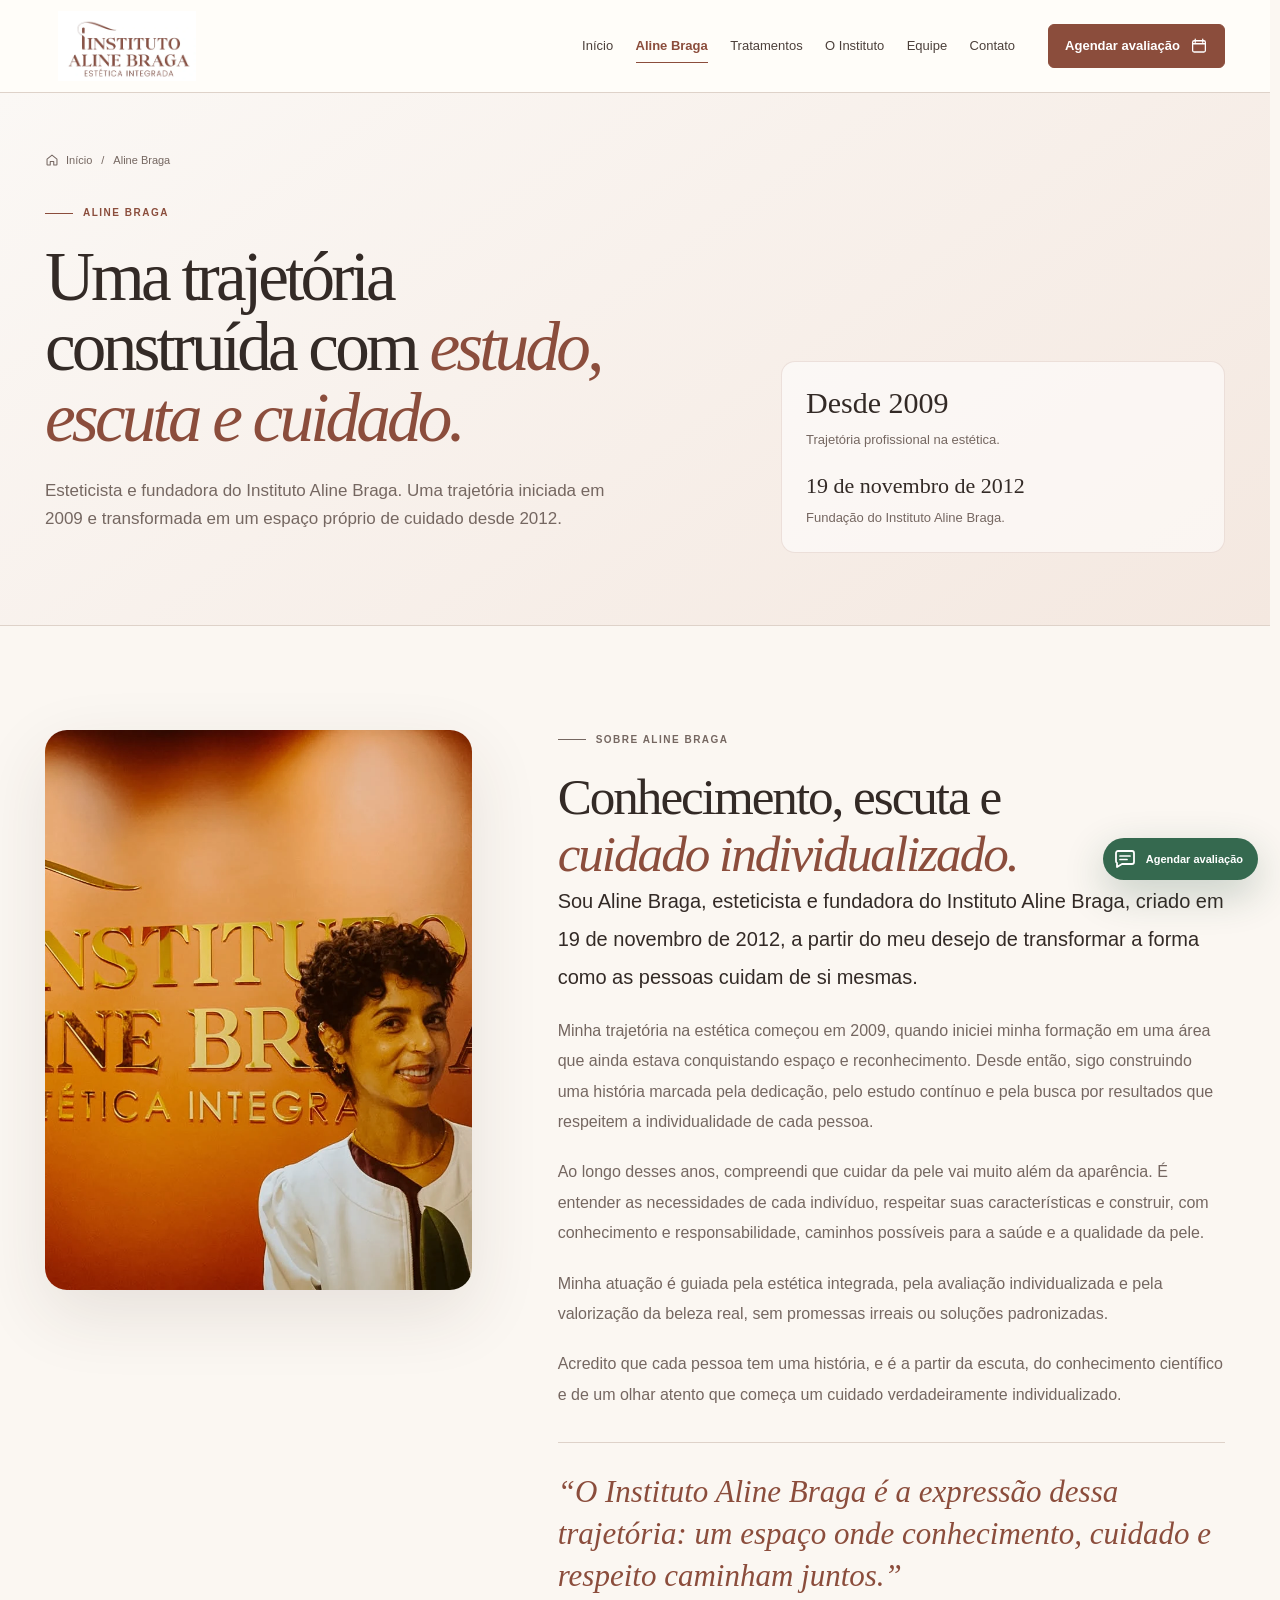
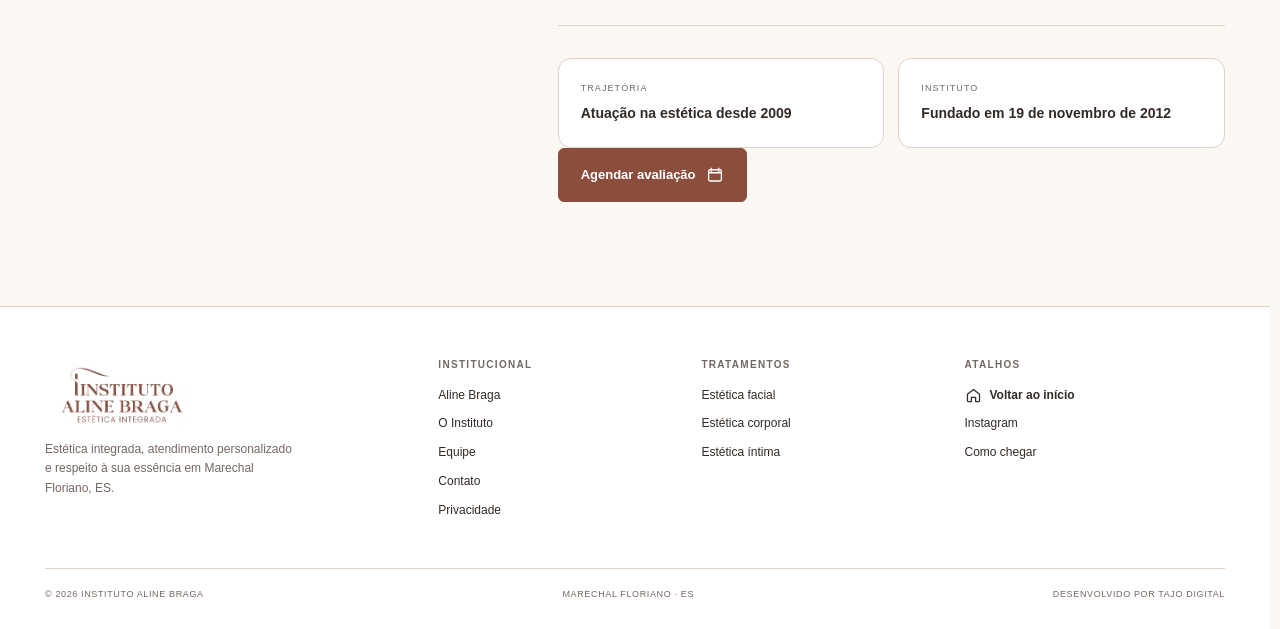
==== aline-braga/index.html @ 20f5b440 "Add files via upload" ====
<!DOCTYPE html>

<html lang="pt-BR"><head><meta charset="utf-8"/><meta content="width=device-width,initial-scale=1,viewport-fit=cover" name="viewport"/><meta content="#8b4d3c" name="theme-color"/><meta content="light" name="color-scheme"/><title>Aline Braga | Esteticista em Marechal Floriano | Instituto Aline Braga</title><meta content="Conheça a trajetória, formação e proposta de atendimento de Aline Braga, esteticista do Instituto Aline Braga em Marechal Floriano, ES." name="description"/><meta content="index,follow,max-image-preview:large" name="robots"/><meta content="Instituto Aline Braga" name="author"/><link href="https://institutoalinebraga.com.br/aline-braga/" rel="canonical"/><meta content="website" property="og:type"/><meta content="pt_BR" property="og:locale"/><meta content="Instituto Aline Braga" property="og:site_name"/><meta content="Aline Braga | Esteticista em Marechal Floriano | Instituto Aline Braga" property="og:title"/><meta content="Conheça a trajetória, formação e proposta de atendimento de Aline Braga, esteticista do Instituto Aline Braga em Marechal Floriano, ES." property="og:description"/><meta content="https://institutoalinebraga.com.br/aline-braga/" property="og:url"/><meta content="https://institutoalinebraga.com.br/assets/images/aline-no-instituto.webp" property="og:image"/><meta content="Instituto Aline Braga — Estética Integrada" property="og:image:alt"/><meta content="summary_large_image" name="twitter:card"/><meta content="Aline Braga | Esteticista em Marechal Floriano | Instituto Aline Braga" name="twitter:title"/><meta content="Conheça a trajetória, formação e proposta de atendimento de Aline Braga, esteticista do Instituto Aline Braga em Marechal Floriano, ES." name="twitter:description"/><meta content="https://institutoalinebraga.com.br/assets/images/aline-no-instituto.webp" name="twitter:image"/><link href="../favicon.svg" rel="icon" type="image/svg+xml"/><link href="../manifest.webmanifest" rel="manifest"/><link href="../assets/css/styles.d4d21fc0bc.css" rel="stylesheet"/><script type="application/ld+json">{"@context":"https://schema.org","@graph":[{"@type":"HealthAndBeautyBusiness","@id":"https://institutoalinebraga.com.br/#instituto","name":"Instituto Aline Braga","url":"https://institutoalinebraga.com.br/","telephone":"+55 27 99580-0788","email":"alinebragaesteticista@hotmail.com","description":"Instituto de estética integrada em Marechal Floriano, Espírito Santo, com atendimento personalizado e cuidados faciais, corporais e íntimos.","image":["https://institutoalinebraga.com.br/assets/images/aline-no-instituto.webp","https://institutoalinebraga.com.br/assets/images/recepcao-instituto.webp","https://institutoalinebraga.com.br/assets/images/logo-ambiente.webp"],"logo":"https://institutoalinebraga.com.br/assets/images/logo-oficial.webp","address":{"@type":"PostalAddress","streetAddress":"Rua Santana, 20, 2º andar, sala 201 — Ed. Rossi","addressLocality":"Marechal Floriano","addressRegion":"ES","postalCode":"29255-000","addressCountry":"BR"},"areaServed":{"@type":"City","name":"Marechal Floriano","containedInPlace":{"@type":"State","name":"Espírito Santo"}},"hasMap":"https://www.google.com/maps/search/?api=1&query=Ed.+Rossi+Rua+Santana+20+Marechal+Floriano+ES","sameAs":["https://www.instagram.com/institutobragasb/"],"founder":{"@id":"https://institutoalinebraga.com.br/#aline"},"hasOfferCatalog":{"@type":"OfferCatalog","name":"Procedimentos do Instituto Aline Braga","itemListElement":[{"@type":"OfferCatalog","name":"Estética facial","itemListElement":[{"@type":"Offer","itemOffered":{"@type":"Service","name":"Limpeza de pele"}},{"@type":"Offer","itemOffered":{"@type":"Service","name":"Acompanhamento contra acne adolescente e adulto"}},{"@type":"Offer","itemOffered":{"@type":"Service","name":"Peeling químico"}},{"@type":"Offer","itemOffered":{"@type":"Service","name":"Microagulhamento"}},{"@type":"Offer","itemOffered":{"@type":"Service","name":"Tratamento para flacidez"}},{"@type":"Offer","itemOffered":{"@type":"Service","name":"Estímulo de colágeno"}},{"@type":"Offer","itemOffered":{"@type":"Service","name":"Blefaroplastia sem corte"}},{"@type":"Offer","itemOffered":{"@type":"Service","name":"Lipo de papada sem corte"}},{"@type":"Offer","itemOffered":{"@type":"Service","name":"Peeling de plasma"}},{"@type":"Offer","itemOffered":{"@type":"Service","name":"Drenagem linfática facial"}},{"@type":"Offer","itemOffered":{"@type":"Service","name":"Hidratação facial"}},{"@type":"Offer","itemOffered":{"@type":"Service","name":"Tratamento para cicatriz de acne"}},{"@type":"Offer","itemOffered":{"@type":"Service","name":"Dermaplaning"}},{"@type":"Offer","itemOffered":{"@type":"Service","name":"Nutri Gloss Labial"}}]},{"@type":"OfferCatalog","name":"Estética corporal","itemListElement":[{"@type":"Offer","itemOffered":{"@type":"Service","name":"Tratamento para gordura localizada"}},{"@type":"Offer","itemOffered":{"@type":"Service","name":"Tratamento para flacidez"}},{"@type":"Offer","itemOffered":{"@type":"Service","name":"Drenagem linfática"}},{"@type":"Offer","itemOffered":{"@type":"Service","name":"Drenagem linfática pós-operatória"}},{"@type":"Offer","itemOffered":{"@type":"Service","name":"Massagem relaxante"}},{"@type":"Offer","itemOffered":{"@type":"Service","name":"Massagem para tensão muscular com aplicação de ventosas"}},{"@type":"Offer","itemOffered":{"@type":"Service","name":"Limpeza de pele nas costas"}},{"@type":"Offer","itemOffered":{"@type":"Service","name":"Clareamento das axilas"}},{"@type":"Offer","itemOffered":{"@type":"Service","name":"Tratamento para foliculite"}},{"@type":"Offer","itemOffered":{"@type":"Service","name":"Remoção de verrugas e ceratoses"}},{"@type":"Offer","itemOffered":{"@type":"Service","name":"Esfoliação e hidratação nas costas"}},{"@type":"Offer","itemOffered":{"@type":"Service","name":"Corrente Russa – tonificação muscular"}},{"@type":"Offer","itemOffered":{"@type":"Service","name":"Radiofrequência"}},{"@type":"Offer","itemOffered":{"@type":"Service","name":"Aplicação de laser em feridas, fissura mamilar, herpes labial, pós-cirurgia e acne"}}]},{"@type":"OfferCatalog","name":"Estética íntima","itemListElement":[{"@type":"Offer","itemOffered":{"@type":"Service","name":"Depilação a laser"}},{"@type":"Offer","itemOffered":{"@type":"Service","name":"Depilação a cera"}},{"@type":"Offer","itemOffered":{"@type":"Service","name":"Clareamento íntimo"}},{"@type":"Offer","itemOffered":{"@type":"Service","name":"Rejuvenescimento íntimo"}}]}]},"foundingDate":"2012-11-19","employee":[{"@type":"Person","name":"Dra. Thaise Silveira","jobTitle":"Fisioterapia — Especialista em Depilação a Laser","image":"https://institutoalinebraga.com.br/assets/images/thaise-silveira.webp"},{"@type":"Person","name":"Michelle Firmiano","jobTitle":"Psicopedagoga e Neuropsicopedagoga","image":"https://institutoalinebraga.com.br/assets/images/michelle-firmiano.webp"},{"@type":"Person","name":"Ana Capeline","jobTitle":"Especialista em remoção de micropigmentação e tatuagem","image":"https://institutoalinebraga.com.br/assets/images/ana-capeline.webp"},{"@type":"Person","name":"Dra. Francine Martins","jobTitle":"Psicóloga","image":"https://institutoalinebraga.com.br/assets/images/francine-martins.webp"},{"@type":"Person","name":"Dra. Maria Luiza Peterle","jobTitle":"Psicóloga","image":"https://institutoalinebraga.com.br/assets/images/maria-luiza-peterle.webp"}]},{"@type":"Person","@id":"https://institutoalinebraga.com.br/#aline","name":"Aline Braga Endlich","jobTitle":"Esteticista","worksFor":{"@id":"https://institutoalinebraga.com.br/#instituto"},"description":"Esteticista por formação, pós-graduada em Saúde da Mulher e em aprofundamento em Anatomia e Fisiologia Humana."},{"@type":"WebSite","@id":"https://institutoalinebraga.com.br/#website","name":"Instituto Aline Braga","url":"https://institutoalinebraga.com.br/","inLanguage":"pt-BR","publisher":{"@id":"https://institutoalinebraga.com.br/#instituto"}},{"@type":"WebPage","@id":"https://institutoalinebraga.com.br/aline-braga/#pagina","url":"https://institutoalinebraga.com.br/aline-braga/","name":"Aline Braga | Esteticista em Marechal Floriano | Instituto Aline Braga","description":"Conheça a trajetória, formação e proposta de atendimento de Aline Braga, esteticista do Instituto Aline Braga em Marechal Floriano, ES.","inLanguage":"pt-BR","isPartOf":{"@id":"https://institutoalinebraga.com.br/#website"},"about":{"@id":"https://institutoalinebraga.com.br/#instituto"}}]}</script></head><body><a class="skip-link" href="#conteudo">Ir para o conteúdo</a><div aria-hidden="true" id="scroll-progress"></div><header class="site-header"><div class="container header-inner"><a aria-label="Instituto Aline Braga — início" class="brand" href="/"><img alt="Instituto Aline Braga — Estética Integrada" height="104" src="../assets/images/logo-oficial.webp" width="206"/></a><nav aria-label="Navegação principal" class="desktop-nav"><a class="" href="/">Início</a><a aria-current="page" class="active" href="/aline-braga/">Aline Braga</a><a class="" href="/tratamentos/">Tratamentos</a><a class="" href="/instituto/">O Instituto</a><a href="/equipe/">Equipe</a><a class="" href="/contato/">Contato</a></nav><a class="button button-small header-cta" href="https://wa.me/5527995800788?text=Ol%C3%A1%2C%20Aline%21%20Vim%20pelo%20site%20do%20Instituto%20e%20gostaria%20de%20agendar%20uma%20avalia%C3%A7%C3%A3o." rel="noopener noreferrer" target="_blank">Agendar avaliação<span aria-hidden="true" class="icon icon-calendar"></span></a><button aria-controls="mobile-menu" aria-expanded="false" aria-label="Abrir menu" class="menu-toggle" type="button"><span></span><span></span></button></div><nav aria-label="Navegação mobile" class="mobile-nav" id="mobile-menu"><a href="/">Início<span aria-hidden="true" class="icon icon-arrow-right"></span></a><a aria-current="page" href="/aline-braga/">Aline Braga<span aria-hidden="true" class="icon icon-arrow-right"></span></a><a href="/tratamentos/">Tratamentos<span aria-hidden="true" class="icon icon-arrow-right"></span></a><a href="/instituto/">O Instituto<span aria-hidden="true" class="icon icon-arrow-right"></span></a><a href="/equipe/">Equipe<span aria-hidden="true" class="icon icon-arrow-right"></span></a><a href="/contato/">Contato<span aria-hidden="true" class="icon icon-arrow-right"></span></a><a class="button" href="https://wa.me/5527995800788?text=Ol%C3%A1%2C%20Aline%21%20Vim%20pelo%20site%20do%20Instituto%20e%20gostaria%20de%20agendar%20uma%20avalia%C3%A7%C3%A3o." rel="noopener noreferrer" target="_blank">Agendar avaliação<span aria-hidden="true" class="icon icon-calendar"></span></a></nav></header><main id="conteudo"><section class="page-hero"><div class="container"><nav aria-label="Você está aqui" class="breadcrumbs"><a href="/"><span aria-hidden="true" class="icon icon-home"></span>Início</a><span>/</span><span aria-current="page">Aline Braga</span></nav><div class="page-hero-grid"><div><p class="eyebrow">Aline Braga</p><h1>Uma trajetória construída com <em>estudo, escuta e cuidado.</em></h1><p>Esteticista e fundadora do Instituto Aline Braga. Uma trajetória iniciada em 2009 e transformada em um espaço próprio de cuidado desde 2012.</p></div><aside class="page-hero-aside"><strong>Desde 2009</strong><p>Trajetória profissional na estética.</p><strong class="aside-secondary">19 de novembro de 2012</strong><p>Fundação do Instituto Aline Braga.</p></aside></div></div></section><section class="section"><div class="container profile-grid"><figure class="profile-photo reveal"><img alt="Aline Braga no Instituto Aline Braga" height="960" src="../assets/images/aline-no-instituto.webp" width="1280"/></figure><article class="profile-copy reveal"><p class="eyebrow">Sobre Aline Braga</p>
<h2>Conhecimento, escuta e <em>cuidado individualizado.</em></h2>
<p class="lead">Sou Aline Braga, esteticista e fundadora do Instituto Aline Braga, criado em 19 de novembro de 2012, a partir do meu desejo de transformar a forma como as pessoas cuidam de si mesmas.</p>
<p>Minha trajetória na estética começou em 2009, quando iniciei minha formação em uma área que ainda estava conquistando espaço e reconhecimento. Desde então, sigo construindo uma história marcada pela dedicação, pelo estudo contínuo e pela busca por resultados que respeitem a individualidade de cada pessoa.</p>
<p>Ao longo desses anos, compreendi que cuidar da pele vai muito além da aparência. É entender as necessidades de cada indivíduo, respeitar suas características e construir, com conhecimento e responsabilidade, caminhos possíveis para a saúde e a qualidade da pele.</p>
<p>Minha atuação é guiada pela estética integrada, pela avaliação individualizada e pela valorização da beleza real, sem promessas irreais ou soluções padronizadas.</p>
<p>Acredito que cada pessoa tem uma história, e é a partir da escuta, do conhecimento científico e de um olhar atento que começa um cuidado verdadeiramente individualizado.</p>
<blockquote class="quote">“O Instituto Aline Braga é a expressão dessa trajetória: um espaço onde conhecimento, cuidado e respeito caminham juntos.”</blockquote>
<div class="credentials"><div class="credential"><small>Trajetória</small><strong>Atuação na estética desde 2009</strong></div><div class="credential"><small>Instituto</small><strong>Fundado em 19 de novembro de 2012</strong></div></div>
<a class="button" href="https://wa.me/5527995800788?text=Ol%C3%A1%2C%20Aline%21%20Conheci%20sua%20trajet%C3%B3ria%20pelo%20site%20e%20gostaria%20de%20agendar%20uma%20avalia%C3%A7%C3%A3o." rel="noopener noreferrer" target="_blank">Agendar avaliação<span aria-hidden="true" class="icon icon-calendar"></span></a></article></div></section></main><footer class="site-footer"><div class="container footer-main"><div class="footer-brand"><a class="brand" href="/"><img alt="Instituto Aline Braga — Estética Integrada" height="104" src="../assets/images/logo-oficial.webp" width="206"/></a><p>Estética integrada, atendimento personalizado e respeito à sua essência em Marechal Floriano, ES.</p></div><div class="footer-col"><h3>Institucional</h3><a href="/aline-braga/">Aline Braga</a><a href="/instituto/">O Instituto</a><a href="/equipe/">Equipe</a><a href="/contato/">Contato</a><a href="/privacidade/">Privacidade</a></div><div class="footer-col"><h3>Tratamentos</h3><a href="/tratamentos/estetica-facial/">Estética facial</a><a href="/tratamentos/estetica-corporal/">Estética corporal</a><a href="/tratamentos/estetica-intima/">Estética íntima</a></div><div class="footer-col"><h3>Atalhos</h3><a class="back-home" href="/"><span aria-hidden="true" class="icon icon-home"></span>Voltar ao início</a><a href="https://www.instagram.com/institutobragasb/" rel="noopener noreferrer" target="_blank">Instagram</a><a href="https://www.google.com/maps/search/?api=1&amp;query=Ed.+Rossi+Rua+Santana+20+Marechal+Floriano+ES" rel="noopener noreferrer" target="_blank">Como chegar</a></div></div><div class="container footer-bottom"><span>© <span id="year">2026</span> Instituto Aline Braga</span><span>Marechal Floriano · ES</span><span>Desenvolvido por <a href="https://tajodigital.com.br" rel="noopener noreferrer" target="_blank">TAJO Digital</a></span></div></footer><a aria-label="Falar com o Instituto Aline Braga pelo WhatsApp" class="whatsapp-float" href="https://wa.me/5527995800788?text=Ol%C3%A1%2C%20Aline%21%20Vim%20pelo%20site%20e%20gostaria%20de%20informa%C3%A7%C3%B5es%20sobre%20uma%20avalia%C3%A7%C3%A3o." rel="noopener noreferrer" target="_blank"><span aria-hidden="true" class="icon icon-message"></span><span>Agendar avaliação</span></a><button aria-label="Voltar ao topo" id="back-to-top" type="button"><span aria-hidden="true" class="icon icon-arrow-up"></span></button><script defer="" src="../assets/js/script.83de97034f.js"></script></body></html>
---- assets/css/styles.d4d21fc0bc.css ----
:root{--brand:#8b4d3c;--brand-dark:#67382e;--gold:#b78b46;--cream:#fbf7f2;--surface:#fffdf9;--sand:#f2e2d7;--dark:#382923;--ink:#332a26;--muted:#756761;--line:#ded2c9;--serif:Georgia,'Times New Roman',serif;--sans:'Segoe UI',-apple-system,BlinkMacSystemFont,Arial,sans-serif;--header:92px;--shadow:0 24px 70px rgba(62,42,34,.11);--ease:cubic-bezier(.22,1,.36,1)}*{box-sizing:border-box}html{scroll-behavior:smooth;scroll-padding-top:calc(var(--header) + 22px);scrollbar-gutter:stable;scrollbar-width:thin;scrollbar-color:#aa7866 #f6eee8}body{margin:0;background:var(--cream);color:var(--ink);font:16px/1.65 var(--sans);-webkit-font-smoothing:antialiased;overflow-x:hidden}body.menu-open{overflow:hidden}img{display:block;max-width:100%;height:auto}figure,blockquote{margin:0}a{color:inherit;text-decoration:none}button,a,summary{-webkit-tap-highlight-color:transparent}button{font:inherit}p{margin:0 0 20px;text-wrap:pretty}h1,h2,h3{margin:0;font-family:var(--serif);font-weight:400;text-wrap:balance}h1{font-size:clamp(48px,6vw,84px);line-height:1.02;letter-spacing:-.055em}h2{font-size:clamp(36px,4vw,58px);line-height:1.1;letter-spacing:-.04em}h3{font-size:28px;line-height:1.2}em{font-weight:400;color:var(--brand)}::selection{background:var(--sand);color:var(--dark)}:focus-visible{outline:3px solid var(--brand);outline-offset:4px}.container{width:min(1180px,calc(100% - 80px));margin-inline:auto}.section{padding:104px 0}.section-soft{background:#f3ebe5}.section-dark{background:var(--dark);color:#fff}.eyebrow{display:flex;align-items:center;gap:10px;color:var(--brand);font-size:10px;font-weight:700;letter-spacing:.15em;text-transform:uppercase;margin:0 0 20px}.eyebrow::before{content:'';width:28px;height:1px;background:currentColor}.lead{font-size:20px;line-height:1.75}.muted{color:var(--muted)}.skip-link{position:fixed;z-index:2000;top:12px;left:12px;background:#fff;padding:11px 15px;transform:translateY(-180%);border:1px solid var(--line)}.skip-link:focus{transform:none}.icon{display:inline-block;width:18px;height:18px;flex:0 0 auto;background:currentColor;mask-repeat:no-repeat;mask-position:center;mask-size:contain;-webkit-mask-repeat:no-repeat;-webkit-mask-position:center;-webkit-mask-size:contain}.icon-home{mask-image:url('../icons/home.svg');-webkit-mask-image:url('../icons/home.svg')}.icon-arrow-right{mask-image:url('../icons/arrow-right.svg');-webkit-mask-image:url('../icons/arrow-right.svg')}.icon-arrow-up{mask-image:url('../icons/arrow-up.svg');-webkit-mask-image:url('../icons/arrow-up.svg')}.icon-calendar{mask-image:url('../icons/calendar.svg');-webkit-mask-image:url('../icons/calendar.svg')}.icon-message{mask-image:url('../icons/message.svg');-webkit-mask-image:url('../icons/message.svg')}.icon-pin{mask-image:url('../icons/pin.svg');-webkit-mask-image:url('../icons/pin.svg')}.icon-phone{mask-image:url('../icons/phone.svg');-webkit-mask-image:url('../icons/phone.svg')}.icon-instagram{mask-image:url('../icons/instagram.svg');-webkit-mask-image:url('../icons/instagram.svg')}.icon-check{mask-image:url('../icons/check.svg');-webkit-mask-image:url('../icons/check.svg')}.icon-person{mask-image:url('../icons/person.svg');-webkit-mask-image:url('../icons/person.svg')}.icon-layers{mask-image:url('../icons/layers.svg');-webkit-mask-image:url('../icons/layers.svg')}.icon-building{mask-image:url('../icons/building.svg');-webkit-mask-image:url('../icons/building.svg')}.icon-sparkle{mask-image:url('../icons/sparkle.svg');-webkit-mask-image:url('../icons/sparkle.svg')}#scroll-progress{position:fixed;z-index:1500;top:0;left:0;width:100%;height:3px;background:linear-gradient(90deg,var(--brand-dark),#c58970,var(--gold));transform:scaleX(0);transform-origin:left;pointer-events:none}.button{display:inline-flex;align-items:center;justify-content:center;gap:10px;min-height:54px;padding:14px 22px;border:1px solid var(--brand);border-radius:6px;background:var(--brand);color:#fff;font-size:13px;font-weight:700;transition:background .25s,transform .25s,box-shadow .25s}.button:hover{background:var(--brand-dark);border-color:var(--brand-dark);box-shadow:0 14px 36px rgba(103,56,46,.18);transform:translateY(-1px)}.button-small{min-height:44px;padding:10px 16px}.button-outline{background:transparent;color:var(--brand)}.button-outline:hover{color:#fff}.button-light{background:#fff;color:var(--dark);border-color:#fff}.text-link{display:inline-flex;align-items:center;gap:10px;font-size:13px;font-weight:700;color:var(--brand);border-bottom:1px solid currentColor;padding:5px 0}.site-header{position:sticky;top:0;z-index:1000;background:rgba(255,253,249,.95);border-bottom:1px solid var(--line);backdrop-filter:blur(16px);transition:box-shadow .25s}.site-header.scrolled{box-shadow:0 10px 35px rgba(61,41,34,.08)}.header-inner{height:var(--header);display:flex;align-items:center;gap:26px}.brand{display:block;flex:0 0 auto}.brand img{width:164px;height:70px;object-fit:contain}.desktop-nav{display:flex;gap:27px;margin-left:auto}.desktop-nav a{position:relative;padding:14px 0;font-size:13px;color:#4c403b}.desktop-nav a::after{content:'';position:absolute;left:0;bottom:8px;width:100%;height:1px;background:var(--brand);transform:scaleX(0);transform-origin:left;transition:transform .25s}.desktop-nav a:hover::after,.desktop-nav a.active::after{transform:scaleX(1)}.desktop-nav a.active{color:var(--brand);font-weight:700}.header-cta{margin-left:7px}.menu-toggle{display:none;margin-left:auto;width:46px;height:46px;border:0;background:transparent}.menu-toggle span{display:block;width:25px;height:1px;background:var(--ink);margin:7px auto;transition:.2s}.menu-toggle[aria-expanded=true] span:first-child{transform:translateY(4px) rotate(45deg)}.menu-toggle[aria-expanded=true] span:last-child{transform:translateY(-4px) rotate(-45deg)}.mobile-nav{display:none}.hero{position:relative;overflow:hidden;padding:66px 0 38px;background:linear-gradient(135deg,#fcfaf7,#f3e5dc)}.hero::before{content:'';position:absolute;width:600px;height:600px;border-radius:50%;right:-230px;top:-300px;background:radial-gradient(circle,rgba(139,77,60,.13),transparent 68%)}.hero-grid{display:grid;grid-template-columns:1.03fr .97fr;gap:78px;align-items:center}.hero-copy{position:relative;z-index:2}.hero-copy h1{max-width:760px}.hero-copy .lead{max-width:650px;color:var(--muted);margin-top:28px}.hero-actions{display:flex;flex-wrap:wrap;align-items:center;gap:18px;margin-top:34px}.hero-trust{display:grid;grid-template-columns:repeat(3,1fr);margin-top:42px;border-block:1px solid rgba(139,77,60,.18)}.hero-trust div{padding:17px 16px 17px 0}.hero-trust div+div{border-left:1px solid rgba(139,77,60,.15);padding-left:16px}.hero-trust strong{display:block;font:400 20px/1.2 var(--serif)}.hero-trust span{display:block;font-size:10px;letter-spacing:.08em;text-transform:uppercase;color:var(--muted);margin-top:5px}.hero-visual{position:relative;min-height:585px}.hero-photo{position:absolute;inset:18px 36px 18px 56px;border-radius:200px 28px 28px 28px;overflow:hidden;background:#dccabe;box-shadow:var(--shadow)}.hero-photo img{width:100%;height:100%;object-fit:cover;object-position:52% 40%}.hero-card{position:absolute;z-index:2;left:2px;bottom:45px;display:flex;gap:12px;align-items:center;padding:15px 17px;background:rgba(255,255,255,.9);border:1px solid rgba(139,77,60,.14);border-radius:14px;box-shadow:var(--shadow);backdrop-filter:blur(12px)}.hero-card .icon{color:var(--brand);width:23px;height:23px}.hero-card small,.hero-card strong{display:block}.hero-card small{font-size:9px;letter-spacing:.12em;text-transform:uppercase;color:var(--muted)}.hero-card strong{font:400 16px/1.25 var(--serif);margin-top:2px}.portal-section{padding:92px 0}.section-heading{display:grid;grid-template-columns:1.15fr .85fr;gap:70px;align-items:end;margin-bottom:44px}.section-heading>p{color:var(--muted);max-width:460px;margin:0}.portal-grid{display:grid;grid-template-columns:repeat(4,1fr);gap:15px}.portal-card{display:flex;flex-direction:column;min-height:320px;padding:26px;border:1px solid rgba(139,77,60,.14);border-radius:16px;background:rgba(255,255,255,.76);transition:transform .25s,box-shadow .25s,border-color .25s}.portal-card:hover{transform:translateY(-5px);box-shadow:var(--shadow);border-color:rgba(139,77,60,.28)}.portal-icon{width:50px;height:50px;border:1px solid var(--line);border-radius:14px;display:grid;place-items:center;color:var(--brand);background:#fff;margin-bottom:34px}.portal-icon .icon{width:24px;height:24px}.portal-card small{font-size:9px;text-transform:uppercase;letter-spacing:.14em;color:var(--muted)}.portal-card h3{font-size:30px;margin:9px 0 11px}.portal-card p{font-size:13px;color:var(--muted)}.portal-card .card-action{display:flex;align-items:center;justify-content:space-between;margin-top:auto;padding-top:18px;border-top:1px solid var(--line);font-size:12px;font-weight:700;color:var(--brand)}.split{display:grid;grid-template-columns:.92fr 1.08fr;gap:80px;align-items:center}.image-frame{overflow:hidden;border-radius:24px 120px 24px 24px;box-shadow:var(--shadow);background:#eadbd1}.image-frame img{width:100%;height:570px;object-fit:cover}.image-frame.aline img{object-position:50% 15%}.copy>p:not(.eyebrow){color:var(--muted);line-height:1.86}.copy .lead{color:var(--ink)}.feature-list{list-style:none;margin:30px 0;padding:0;border-top:1px solid var(--line)}.feature-list li{display:grid;grid-template-columns:28px 1fr;gap:13px;padding:17px 0;border-bottom:1px solid var(--line)}.feature-list .icon{color:var(--brand);width:20px;height:20px;margin-top:2px}.feature-list strong{display:block;font-size:14px}.feature-list span{display:block;font-size:12px;color:var(--muted);margin-top:3px}.treatment-preview-grid{display:grid;grid-template-columns:repeat(3,1fr);gap:16px}.treatment-preview{display:flex;flex-direction:column;min-height:390px;padding:30px;border:1px solid var(--line);border-radius:16px;background:#fff}.treatment-preview .number{font:400 40px/1 var(--serif);color:#c9aa99}.treatment-preview h3{font-size:32px;margin:34px 0 12px}.treatment-preview p{color:var(--muted);font-size:13px}.treatment-preview .count{font-size:10px;letter-spacing:.11em;text-transform:uppercase;color:var(--brand);margin-bottom:16px}.treatment-preview .text-link{margin-top:auto;align-self:flex-start}.institute-preview{background:var(--dark);color:#fff}.institute-preview .eyebrow{color:#e8bda9}.institute-preview .copy>p:not(.eyebrow){color:#d8c9c2}.reception-stack{position:relative;min-height:560px}.reception-main{position:absolute;inset:0 62px 50px 0;border-radius:30px 130px 30px 30px;overflow:hidden;box-shadow:0 34px 80px rgba(0,0,0,.28)}.reception-main img{width:100%;height:100%;object-fit:cover;object-position:center}.reception-small{position:absolute;right:0;bottom:0;width:240px;padding:13px;background:#fff;border-radius:16px;box-shadow:0 25px 60px rgba(0,0,0,.25)}.reception-small img{width:100%;height:155px;object-fit:cover;border-radius:9px}.page-hero{padding:58px 0 72px;background:linear-gradient(145deg,#fbf8f5,#f4e8e0);border-bottom:1px solid var(--line)}.breadcrumbs{display:flex;align-items:center;gap:9px;flex-wrap:wrap;color:var(--muted);font-size:11px;margin-bottom:36px}.breadcrumbs a{display:inline-flex;align-items:center;gap:7px}.breadcrumbs a:hover{color:var(--brand)}.breadcrumbs .icon{width:14px;height:14px}.page-hero-grid{display:grid;grid-template-columns:1.2fr .8fr;gap:70px;align-items:end}.page-hero h1{font-size:clamp(48px,5.4vw,76px)}.page-hero-grid>div>p:not(.eyebrow){font-size:17px;color:var(--muted);max-width:600px;margin-top:24px}.page-hero-aside{padding:24px;border:1px solid rgba(139,77,60,.14);border-radius:14px;background:rgba(255,255,255,.55)}.page-hero-aside strong{display:block;font:400 30px/1.15 var(--serif)}.page-hero-aside p{margin:9px 0 0;color:var(--muted);font-size:13px}.profile-grid{display:grid;grid-template-columns:.78fr 1.22fr;gap:86px;align-items:start}.profile-photo{position:sticky;top:120px}.profile-photo img{width:100%;height:560px;object-fit:cover;object-position:50% 16%;border-radius:22px;box-shadow:var(--shadow)}.profile-copy>p{color:var(--muted);line-height:1.9}.profile-copy .lead{color:var(--ink)}.quote{font:italic 31px/1.35 var(--serif);color:var(--brand);padding:28px 0;border-block:1px solid var(--line);margin:32px 0}.credentials{display:grid;grid-template-columns:1fr 1fr;gap:14px}.credential{padding:22px;border:1px solid var(--line);border-radius:13px;background:#fff}.credential small{display:block;font-size:9px;text-transform:uppercase;letter-spacing:.12em;color:var(--muted)}.credential strong{display:block;font-size:14px;margin-top:6px}.category-grid{display:grid;grid-template-columns:repeat(3,1fr);gap:18px}.category-card{display:flex;flex-direction:column;min-height:360px;padding:30px;border:1px solid var(--line);border-radius:16px;background:#fff}.category-card h2{font-size:39px}.category-card p{font-size:13px;color:var(--muted)}.category-card .count{color:var(--brand);font-size:10px;text-transform:uppercase;letter-spacing:.12em;margin:30px 0 10px}.category-card .text-link{margin-top:auto;align-self:flex-start}.procedure-grid{display:grid;grid-template-columns:repeat(2,1fr);gap:0 36px;border-top:1px solid var(--line);margin-top:32px}.procedure-item{display:grid;grid-template-columns:26px 1fr;gap:12px;padding:15px 0;border-bottom:1px solid var(--line);font-size:14px}.procedure-item .icon{color:var(--brand);width:18px;height:18px;margin-top:2px}.disclaimer{padding:22px 24px;background:#f4ebe5;border:1px solid rgba(139,77,60,.16);border-radius:12px;margin-top:34px}.disclaimer strong{display:block;color:var(--brand);font-size:10px;letter-spacing:.12em;text-transform:uppercase;margin-bottom:7px}.disclaimer p{font-size:12px;color:var(--muted);margin:0}.gallery-two{display:grid;grid-template-columns:1.25fr .75fr;gap:18px}.gallery-two figure{overflow:hidden;border-radius:18px;box-shadow:var(--shadow)}.gallery-two img{width:100%;height:500px;object-fit:cover}.gallery-two figure:first-child img{object-position:50% 43%}.gallery-two figure:last-child img{object-position:center}.experience-steps{display:grid;grid-template-columns:repeat(3,1fr);gap:0;border-block:1px solid var(--line);margin-top:38px}.experience-steps article{padding:30px 30px 30px 0}.experience-steps article+article{border-left:1px solid var(--line);padding-left:30px}.experience-steps span{font:400 31px/1 var(--serif);color:var(--brand)}.experience-steps h3{font-size:27px;margin:13px 0 8px}.experience-steps p{font-size:13px;color:var(--muted)}.contact-grid{display:grid;grid-template-columns:.85fr 1.15fr;gap:70px}.contact-list{border-top:1px solid var(--line)}.contact-item{display:grid;grid-template-columns:34px 1fr;gap:14px;padding:21px 0;border-bottom:1px solid var(--line)}.contact-item .icon{color:var(--brand);margin-top:2px}.contact-item small{display:block;font-size:9px;text-transform:uppercase;letter-spacing:.12em;color:var(--muted)}.contact-item strong{display:block;font-size:14px;margin-top:4px;overflow-wrap:anywhere}.location-card{padding:38px;border-radius:22px;background:linear-gradient(145deg,#754135,#4e2e27);color:#fff;box-shadow:var(--shadow)}.location-card .icon{width:30px;height:30px;color:#efc4b1}.location-card h2{font-size:43px;margin:26px 0 16px}.location-card p{color:#dfcec6}.location-card .button{margin-top:14px}.faq{border-top:1px solid var(--line)}details{border-bottom:1px solid var(--line)}summary{list-style:none;display:flex;align-items:center;gap:20px;min-height:76px;font-size:15px;font-weight:700;cursor:pointer}summary::-webkit-details-marker{display:none}summary::after{content:'+';margin-left:auto;font:400 24px/1 var(--serif);color:var(--brand)}details[open] summary::after{content:'−'}details>p{color:var(--muted);font-size:13px;max-width:820px;padding:0 0 22px;margin:0}.legal{max-width:850px}.legal h2{font-size:29px;margin:40px 0 13px}.legal p,.legal li{color:var(--muted);line-height:1.85}.site-footer{background:#fff;border-top:1px solid var(--line)}.footer-main{display:grid;grid-template-columns:1.2fr .75fr .75fr .9fr;gap:46px;padding:50px 0 38px}.footer-brand .brand img{width:150px}.footer-brand p{font-size:12px;color:var(--muted);max-width:250px;margin-top:13px}.footer-col h3{font:700 10px/1.5 var(--sans);letter-spacing:.13em;text-transform:uppercase;color:var(--muted);margin-bottom:14px}.footer-col a{display:block;font-size:12px;margin:9px 0}.footer-col a:hover{color:var(--brand)}.back-home{display:flex!important;align-items:center;gap:8px;font-weight:700}.back-home .icon{width:17px;height:17px}.footer-bottom{display:flex;justify-content:space-between;gap:20px;padding:18px 0 28px;border-top:1px solid var(--line);font-size:9px;text-transform:uppercase;letter-spacing:.07em;color:var(--muted)}.whatsapp-float{position:fixed;z-index:900;right:22px;bottom:20px;display:flex;align-items:center;gap:9px;padding:9px 15px 9px 10px;border-radius:999px;background:#35694f;color:#fff;box-shadow:0 14px 40px rgba(31,74,54,.24);font-size:11px;font-weight:700}.whatsapp-float .icon{width:24px;height:24px;color:#fff}#back-to-top{position:fixed;z-index:880;right:23px;bottom:78px;width:43px;height:43px;border:1px solid rgba(139,77,60,.2);border-radius:50%;background:rgba(255,255,255,.9);color:var(--brand);display:grid;place-items:center;opacity:0;visibility:hidden;transform:translateY(10px);transition:.25s;box-shadow:0 10px 28px rgba(61,41,34,.1)}#back-to-top.visible{opacity:1;visibility:visible;transform:none}#back-to-top .icon{width:18px;height:18px}.reveal{opacity:1;transform:none}.js .reveal.pending{opacity:0;transform:translateY(16px);transition:opacity .55s var(--ease),transform .55s var(--ease)}
.aside-secondary{margin-top:22px;font-size:22px!important}.section-action{display:flex;justify-content:flex-start;margin-top:30px}.team-preview-section{background:linear-gradient(180deg,#fbf7f2 0%,#f7efe9 100%)}.team-preview-grid{display:grid;grid-template-columns:repeat(5,minmax(0,1fr));gap:14px}.team-mini-card{min-width:0;background:#fff;border:1px solid rgba(139,77,60,.13);border-radius:16px;overflow:hidden;box-shadow:0 18px 44px rgba(62,42,34,.06);transition:transform .25s var(--ease),box-shadow .25s var(--ease)}.team-mini-card:hover{transform:translateY(-4px);box-shadow:0 24px 60px rgba(62,42,34,.1)}.team-mini-card figure{aspect-ratio:4/5;overflow:hidden;background:#eadfd7}.team-mini-card img{width:100%;height:100%;object-fit:cover;object-position:50% 30%;transition:transform .5s var(--ease)}.team-mini-card:hover img{transform:scale(1.025)}.team-mini-copy{padding:18px 16px 20px;min-height:142px}.team-mini-copy h3{font-size:22px;line-height:1.12;min-height:50px}.team-mini-copy p{margin:8px 0 0;color:var(--muted);font-size:12px;line-height:1.5}.team-callout-grid,.team-story-grid{display:grid;grid-template-columns:1.05fr .95fr;gap:64px;align-items:center}.team-collage{overflow:hidden;border-radius:20px;background:#eadfd7;box-shadow:var(--shadow)}.team-collage img{width:100%;aspect-ratio:3/2;object-fit:cover}.team-intro{padding-bottom:34px}.team-roster{padding-top:42px}.team-grid{display:grid;grid-template-columns:repeat(3,minmax(0,1fr));gap:24px}.team-card{display:flex;flex-direction:column;min-width:0;background:#fff;border:1px solid rgba(139,77,60,.13);border-radius:18px;overflow:hidden;box-shadow:0 18px 52px rgba(62,42,34,.07)}.team-card-photo{aspect-ratio:4/5;overflow:hidden;background:#eadfd7}.team-card-photo img{width:100%;height:100%;object-fit:cover;object-position:50% 30%}.team-card-body{position:relative;display:flex;flex-direction:column;min-height:190px;padding:24px}.team-card-index{font:700 10px/1 var(--sans);letter-spacing:.14em;color:var(--brand);margin-bottom:16px}.team-card h2{font-size:30px;line-height:1.08;min-height:66px}.team-card p{font-size:13px;line-height:1.55;color:var(--muted);margin:12px 0 0}.team-founder{display:inline-flex;align-self:flex-start;margin-top:auto;padding-top:18px;font-size:9px;letter-spacing:.14em;text-transform:uppercase;color:var(--brand);font-weight:700}.team-story{background:#fff}.team-page-hero .page-hero-aside{align-self:end}.desktop-nav{gap:clamp(16px,1.75vw,27px)}.desktop-nav a{white-space:nowrap}
@media(min-width:981px) and (max-width:1160px){.header-inner{gap:18px}.brand img{width:145px}.desktop-nav{gap:14px}.desktop-nav a{font-size:12px}.header-cta{padding-inline:13px;font-size:12px}}
@media(max-width:980px){.team-preview-grid{grid-template-columns:repeat(3,minmax(0,1fr))}.team-grid{grid-template-columns:repeat(2,minmax(0,1fr))}.team-callout-grid,.team-story-grid{grid-template-columns:1fr}.team-collage{max-width:760px}.team-story-grid .team-collage{order:-1}.desktop-nav,.header-cta{display:none}.menu-toggle{display:block}.mobile-nav{display:block;position:fixed;inset:var(--header) 0 auto;background:#fff;border-bottom:1px solid var(--line);padding:16px max(24px,calc((100vw - 1180px)/2));transform:translateY(-120%);opacity:0;pointer-events:none;transition:.25s}.mobile-nav.open{transform:none;opacity:1;pointer-events:auto}.mobile-nav a:not(.button){display:flex;align-items:center;justify-content:space-between;padding:14px 0;border-bottom:1px solid var(--line);font-size:14px}.mobile-nav a[aria-current=page]{color:var(--brand);font-weight:700}.mobile-nav .button{margin-top:15px;width:100%}.hero-grid,.split,.page-hero-grid,.profile-grid,.contact-grid{grid-template-columns:1fr}.hero-visual{width:min(620px,100%);margin:auto}.portal-grid{grid-template-columns:1fr 1fr}.treatment-preview-grid,.category-grid{grid-template-columns:1fr 1fr}.profile-photo{position:static;max-width:480px}.gallery-two{grid-template-columns:1fr 1fr}.footer-main{grid-template-columns:1.2fr 1fr 1fr}.footer-main>.footer-col:last-child{grid-column:2/4}.section-heading{grid-template-columns:1fr;gap:18px}.reception-stack{width:min(620px,100%);margin:auto}}@media(max-width:680px){.team-preview-grid,.team-grid{grid-template-columns:1fr}.team-mini-card{display:grid;grid-template-columns:120px 1fr;align-items:stretch}.team-mini-card figure{aspect-ratio:auto;min-height:165px}.team-mini-copy{min-height:0;padding:20px 18px}.team-mini-copy h3{min-height:0;font-size:21px}.team-card-body{min-height:170px}.team-card h2{min-height:0;font-size:29px}.team-collage img{aspect-ratio:4/3}.section-action .button{width:100%}:root{--header:78px}.container{width:calc(100% - 36px)}.section{padding:72px 0}.brand img{width:132px;height:58px}.hero{padding:36px 0 24px}.hero h1{font-size:50px}.hero-copy .lead{font-size:16px}.hero-trust{grid-template-columns:1fr}.hero-trust div,.hero-trust div+div{border-left:0;border-bottom:1px solid rgba(139,77,60,.14);padding:13px 0}.hero-trust div:last-child{border-bottom:0}.hero-visual{min-height:480px}.hero-photo{inset:15px 17px 20px;border-radius:140px 23px 23px 23px}.hero-card{left:0;bottom:26px}.portal-grid,.treatment-preview-grid,.category-grid{grid-template-columns:1fr}.portal-card{min-height:270px}.image-frame img{height:440px}.treatment-preview{min-height:315px}.profile-photo img{height:475px}.credentials{grid-template-columns:1fr}.procedure-grid{grid-template-columns:1fr}.gallery-two{grid-template-columns:1fr}.gallery-two img{height:360px}.experience-steps{grid-template-columns:1fr}.experience-steps article{padding:22px 0}.experience-steps article+article{border-left:0;border-top:1px solid var(--line);padding-left:0}.reception-stack{min-height:480px}.reception-main{right:28px}.reception-small{width:185px}.footer-main{grid-template-columns:1fr 1fr;gap:30px 20px}.footer-brand{grid-column:1/-1}.footer-main>.footer-col:last-child{grid-column:auto}.footer-bottom{flex-direction:column;padding-bottom:95px}.whatsapp-float{right:13px;bottom:13px}.whatsapp-float span{display:none}#back-to-top{right:14px;bottom:70px}.location-card{padding:30px 24px}.page-hero{padding:38px 0 50px}.page-hero h1{font-size:48px}}@media(prefers-reduced-motion:reduce){html{scroll-behavior:auto}*,*::before,*::after{transition:none!important;animation:none!important}.js .reveal.pending{opacity:1;transform:none}}

/* --- V6 hotfix: robust asset deploy + equipe imagem completa --- */
.team-home-hero,
.team-group-hero {
  margin: 1.5rem 0 2rem;
  border-radius: 28px;
  overflow: hidden;
  background: linear-gradient(180deg, rgba(139,77,60,.08), rgba(139,77,60,.02));
  border: 1px solid rgba(139,77,60,.12);
  box-shadow: 0 24px 60px rgba(66, 32, 23, .10);
}
.team-home-hero img,
.team-group-hero img {
  display: block;
  width: 100%;
  height: auto;
  object-fit: cover;
}
.team-home-hero figcaption,
.team-group-hero figcaption {
  margin: 0;
  padding: .9rem 1.2rem 1.15rem;
  font-size: .95rem;
  line-height: 1.6;
  color: var(--color-text-soft, #6e5a54);
  background: linear-gradient(180deg, rgba(255,255,255,.72), rgba(255,255,255,.96));
}
.team-group-hero {
  max-width: 1180px;
}
.team-preview-section .team-preview-grid {
  margin-top: 1.75rem;
}
@media (max-width: 767px) {
  .team-home-hero,
  .team-group-hero {
    margin: 1rem 0 1.5rem;
    border-radius: 22px;
  }
  .team-home-hero figcaption,
  .team-group-hero figcaption {
    font-size: .9rem;
    padding: .8rem 1rem 1rem;
  }
}
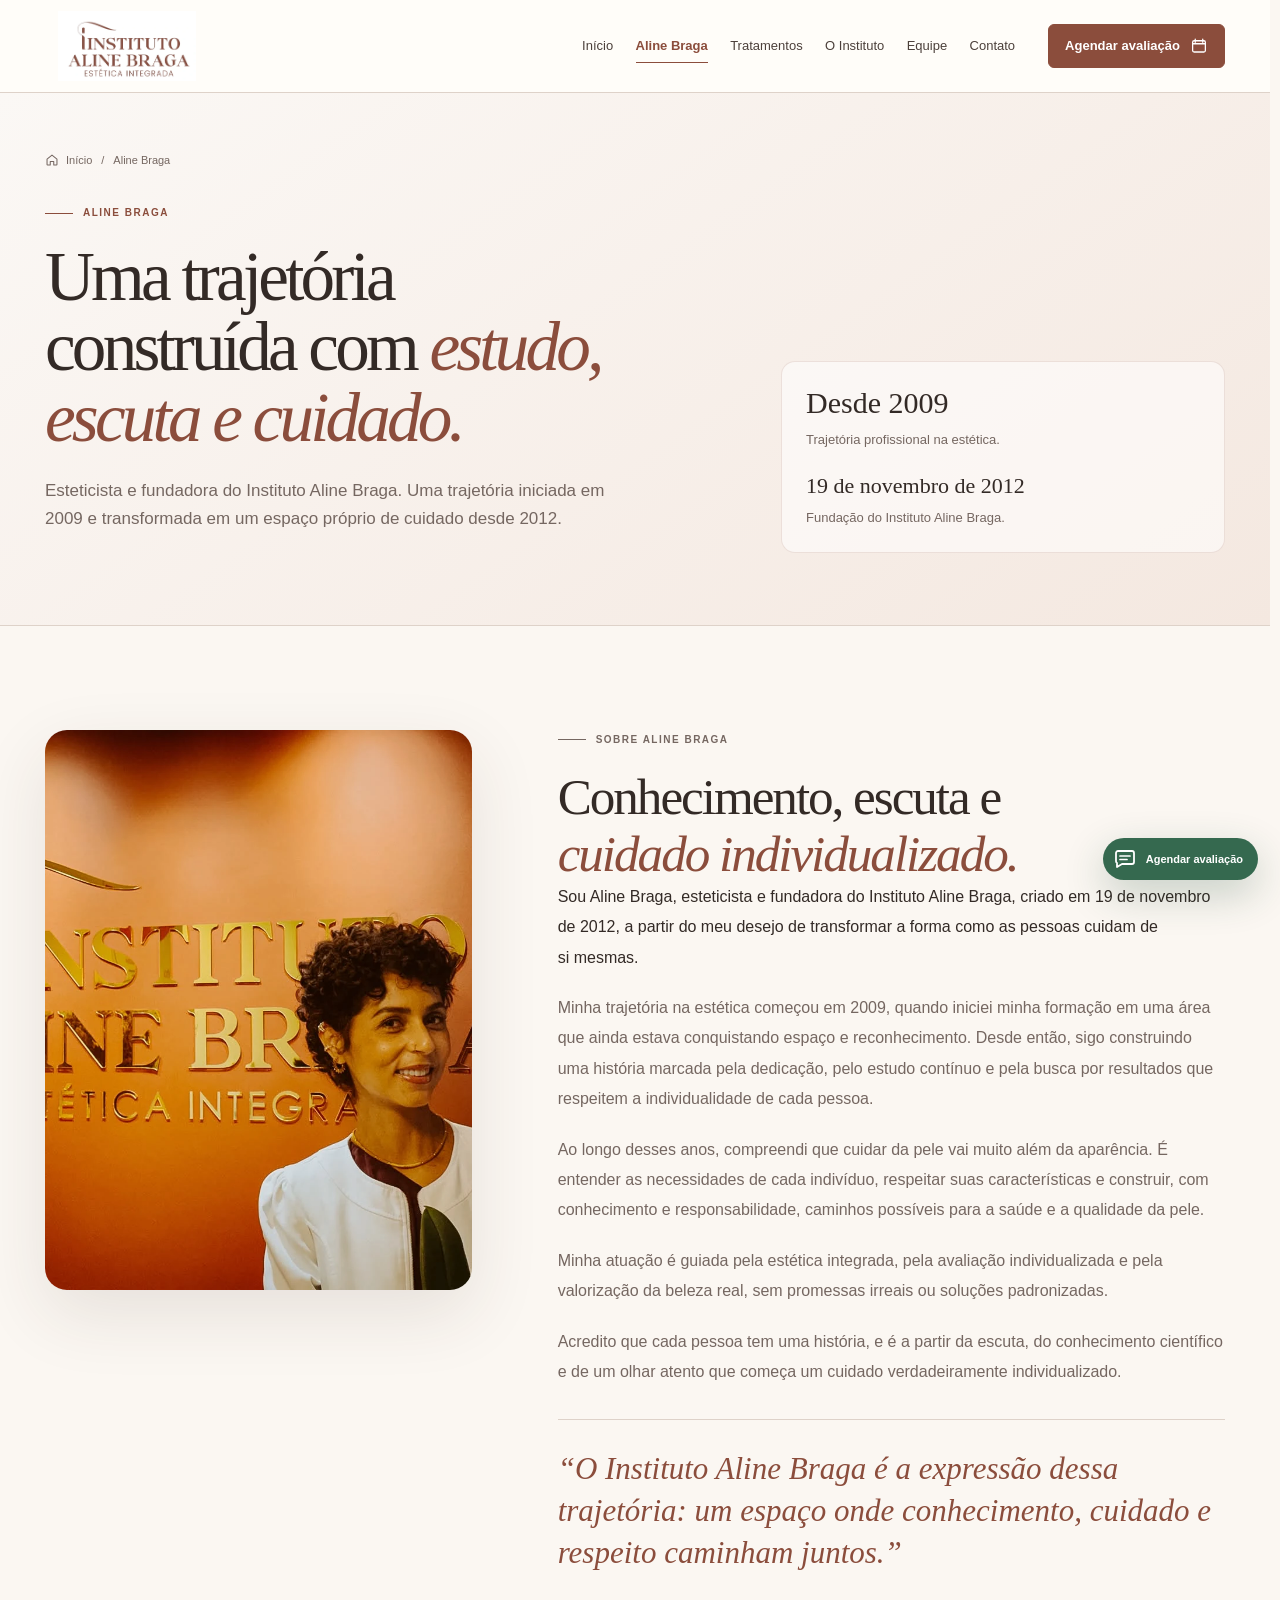
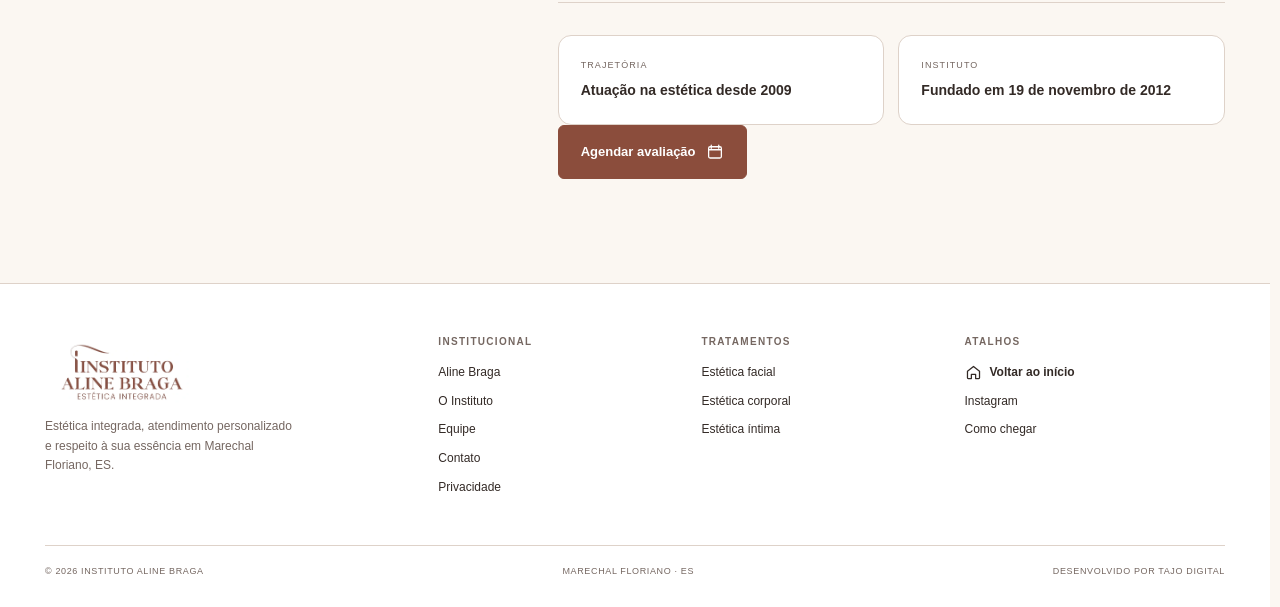
==== commit 1ebc4a9a: "Add files via upload" ====
--- a/aline-braga/index.html
+++ b/aline-braga/index.html
@@ -1,6 +1,6 @@
 <!DOCTYPE html>
 
-<html lang="pt-BR"><head><meta charset="utf-8"/><meta content="width=device-width,initial-scale=1,viewport-fit=cover" name="viewport"/><meta content="#8b4d3c" name="theme-color"/><meta content="light" name="color-scheme"/><title>Aline Braga | Esteticista em Marechal Floriano | Instituto Aline Braga</title><meta content="Conheça a trajetória, formação e proposta de atendimento de Aline Braga, esteticista do Instituto Aline Braga em Marechal Floriano, ES." name="description"/><meta content="index,follow,max-image-preview:large" name="robots"/><meta content="Instituto Aline Braga" name="author"/><link href="https://institutoalinebraga.com.br/aline-braga/" rel="canonical"/><meta content="website" property="og:type"/><meta content="pt_BR" property="og:locale"/><meta content="Instituto Aline Braga" property="og:site_name"/><meta content="Aline Braga | Esteticista em Marechal Floriano | Instituto Aline Braga" property="og:title"/><meta content="Conheça a trajetória, formação e proposta de atendimento de Aline Braga, esteticista do Instituto Aline Braga em Marechal Floriano, ES." property="og:description"/><meta content="https://institutoalinebraga.com.br/aline-braga/" property="og:url"/><meta content="https://institutoalinebraga.com.br/assets/images/aline-no-instituto.webp" property="og:image"/><meta content="Instituto Aline Braga — Estética Integrada" property="og:image:alt"/><meta content="summary_large_image" name="twitter:card"/><meta content="Aline Braga | Esteticista em Marechal Floriano | Instituto Aline Braga" name="twitter:title"/><meta content="Conheça a trajetória, formação e proposta de atendimento de Aline Braga, esteticista do Instituto Aline Braga em Marechal Floriano, ES." name="twitter:description"/><meta content="https://institutoalinebraga.com.br/assets/images/aline-no-instituto.webp" name="twitter:image"/><link href="../favicon.svg" rel="icon" type="image/svg+xml"/><link href="../manifest.webmanifest" rel="manifest"/><link href="../assets/css/styles.d4d21fc0bc.css" rel="stylesheet"/><script type="application/ld+json">{"@context":"https://schema.org","@graph":[{"@type":"HealthAndBeautyBusiness","@id":"https://institutoalinebraga.com.br/#instituto","name":"Instituto Aline Braga","url":"https://institutoalinebraga.com.br/","telephone":"+55 27 99580-0788","email":"alinebragaesteticista@hotmail.com","description":"Instituto de estética integrada em Marechal Floriano, Espírito Santo, com atendimento personalizado e cuidados faciais, corporais e íntimos.","image":["https://institutoalinebraga.com.br/assets/images/aline-no-instituto.webp","https://institutoalinebraga.com.br/assets/images/recepcao-instituto.webp","https://institutoalinebraga.com.br/assets/images/logo-ambiente.webp"],"logo":"https://institutoalinebraga.com.br/assets/images/logo-oficial.webp","address":{"@type":"PostalAddress","streetAddress":"Rua Santana, 20, 2º andar, sala 201 — Ed. Rossi","addressLocality":"Marechal Floriano","addressRegion":"ES","postalCode":"29255-000","addressCountry":"BR"},"areaServed":{"@type":"City","name":"Marechal Floriano","containedInPlace":{"@type":"State","name":"Espírito Santo"}},"hasMap":"https://www.google.com/maps/search/?api=1&query=Ed.+Rossi+Rua+Santana+20+Marechal+Floriano+ES","sameAs":["https://www.instagram.com/institutobragasb/"],"founder":{"@id":"https://institutoalinebraga.com.br/#aline"},"hasOfferCatalog":{"@type":"OfferCatalog","name":"Procedimentos do Instituto Aline Braga","itemListElement":[{"@type":"OfferCatalog","name":"Estética facial","itemListElement":[{"@type":"Offer","itemOffered":{"@type":"Service","name":"Limpeza de pele"}},{"@type":"Offer","itemOffered":{"@type":"Service","name":"Acompanhamento contra acne adolescente e adulto"}},{"@type":"Offer","itemOffered":{"@type":"Service","name":"Peeling químico"}},{"@type":"Offer","itemOffered":{"@type":"Service","name":"Microagulhamento"}},{"@type":"Offer","itemOffered":{"@type":"Service","name":"Tratamento para flacidez"}},{"@type":"Offer","itemOffered":{"@type":"Service","name":"Estímulo de colágeno"}},{"@type":"Offer","itemOffered":{"@type":"Service","name":"Blefaroplastia sem corte"}},{"@type":"Offer","itemOffered":{"@type":"Service","name":"Lipo de papada sem corte"}},{"@type":"Offer","itemOffered":{"@type":"Service","name":"Peeling de plasma"}},{"@type":"Offer","itemOffered":{"@type":"Service","name":"Drenagem linfática facial"}},{"@type":"Offer","itemOffered":{"@type":"Service","name":"Hidratação facial"}},{"@type":"Offer","itemOffered":{"@type":"Service","name":"Tratamento para cicatriz de acne"}},{"@type":"Offer","itemOffered":{"@type":"Service","name":"Dermaplaning"}},{"@type":"Offer","itemOffered":{"@type":"Service","name":"Nutri Gloss Labial"}}]},{"@type":"OfferCatalog","name":"Estética corporal","itemListElement":[{"@type":"Offer","itemOffered":{"@type":"Service","name":"Tratamento para gordura localizada"}},{"@type":"Offer","itemOffered":{"@type":"Service","name":"Tratamento para flacidez"}},{"@type":"Offer","itemOffered":{"@type":"Service","name":"Drenagem linfática"}},{"@type":"Offer","itemOffered":{"@type":"Service","name":"Drenagem linfática pós-operatória"}},{"@type":"Offer","itemOffered":{"@type":"Service","name":"Massagem relaxante"}},{"@type":"Offer","itemOffered":{"@type":"Service","name":"Massagem para tensão muscular com aplicação de ventosas"}},{"@type":"Offer","itemOffered":{"@type":"Service","name":"Limpeza de pele nas costas"}},{"@type":"Offer","itemOffered":{"@type":"Service","name":"Clareamento das axilas"}},{"@type":"Offer","itemOffered":{"@type":"Service","name":"Tratamento para foliculite"}},{"@type":"Offer","itemOffered":{"@type":"Service","name":"Remoção de verrugas e ceratoses"}},{"@type":"Offer","itemOffered":{"@type":"Service","name":"Esfoliação e hidratação nas costas"}},{"@type":"Offer","itemOffered":{"@type":"Service","name":"Corrente Russa – tonificação muscular"}},{"@type":"Offer","itemOffered":{"@type":"Service","name":"Radiofrequência"}},{"@type":"Offer","itemOffered":{"@type":"Service","name":"Aplicação de laser em feridas, fissura mamilar, herpes labial, pós-cirurgia e acne"}}]},{"@type":"OfferCatalog","name":"Estética íntima","itemListElement":[{"@type":"Offer","itemOffered":{"@type":"Service","name":"Depilação a laser"}},{"@type":"Offer","itemOffered":{"@type":"Service","name":"Depilação a cera"}},{"@type":"Offer","itemOffered":{"@type":"Service","name":"Clareamento íntimo"}},{"@type":"Offer","itemOffered":{"@type":"Service","name":"Rejuvenescimento íntimo"}}]}]},"foundingDate":"2012-11-19","employee":[{"@type":"Person","name":"Dra. Thaise Silveira","jobTitle":"Fisioterapia — Especialista em Depilação a Laser","image":"https://institutoalinebraga.com.br/assets/images/thaise-silveira.webp"},{"@type":"Person","name":"Michelle Firmiano","jobTitle":"Psicopedagoga e Neuropsicopedagoga","image":"https://institutoalinebraga.com.br/assets/images/michelle-firmiano.webp"},{"@type":"Person","name":"Ana Capeline","jobTitle":"Especialista em remoção de micropigmentação e tatuagem","image":"https://institutoalinebraga.com.br/assets/images/ana-capeline.webp"},{"@type":"Person","name":"Dra. Francine Martins","jobTitle":"Psicóloga","image":"https://institutoalinebraga.com.br/assets/images/francine-martins.webp"},{"@type":"Person","name":"Dra. Maria Luiza Peterle","jobTitle":"Psicóloga","image":"https://institutoalinebraga.com.br/assets/images/maria-luiza-peterle.webp"}]},{"@type":"Person","@id":"https://institutoalinebraga.com.br/#aline","name":"Aline Braga Endlich","jobTitle":"Esteticista","worksFor":{"@id":"https://institutoalinebraga.com.br/#instituto"},"description":"Esteticista por formação, pós-graduada em Saúde da Mulher e em aprofundamento em Anatomia e Fisiologia Humana."},{"@type":"WebSite","@id":"https://institutoalinebraga.com.br/#website","name":"Instituto Aline Braga","url":"https://institutoalinebraga.com.br/","inLanguage":"pt-BR","publisher":{"@id":"https://institutoalinebraga.com.br/#instituto"}},{"@type":"WebPage","@id":"https://institutoalinebraga.com.br/aline-braga/#pagina","url":"https://institutoalinebraga.com.br/aline-braga/","name":"Aline Braga | Esteticista em Marechal Floriano | Instituto Aline Braga","description":"Conheça a trajetória, formação e proposta de atendimento de Aline Braga, esteticista do Instituto Aline Braga em Marechal Floriano, ES.","inLanguage":"pt-BR","isPartOf":{"@id":"https://institutoalinebraga.com.br/#website"},"about":{"@id":"https://institutoalinebraga.com.br/#instituto"}}]}</script></head><body><a class="skip-link" href="#conteudo">Ir para o conteúdo</a><div aria-hidden="true" id="scroll-progress"></div><header class="site-header"><div class="container header-inner"><a aria-label="Instituto Aline Braga — início" class="brand" href="/"><img alt="Instituto Aline Braga — Estética Integrada" height="104" src="../assets/images/logo-oficial.webp" width="206"/></a><nav aria-label="Navegação principal" class="desktop-nav"><a class="" href="/">Início</a><a aria-current="page" class="active" href="/aline-braga/">Aline Braga</a><a class="" href="/tratamentos/">Tratamentos</a><a class="" href="/instituto/">O Instituto</a><a href="/equipe/">Equipe</a><a class="" href="/contato/">Contato</a></nav><a class="button button-small header-cta" href="https://wa.me/5527995800788?text=Ol%C3%A1%2C%20Aline%21%20Vim%20pelo%20site%20do%20Instituto%20e%20gostaria%20de%20agendar%20uma%20avalia%C3%A7%C3%A3o." rel="noopener noreferrer" target="_blank">Agendar avaliação<span aria-hidden="true" class="icon icon-calendar"></span></a><button aria-controls="mobile-menu" aria-expanded="false" aria-label="Abrir menu" class="menu-toggle" type="button"><span></span><span></span></button></div><nav aria-label="Navegação mobile" class="mobile-nav" id="mobile-menu"><a href="/">Início<span aria-hidden="true" class="icon icon-arrow-right"></span></a><a aria-current="page" href="/aline-braga/">Aline Braga<span aria-hidden="true" class="icon icon-arrow-right"></span></a><a href="/tratamentos/">Tratamentos<span aria-hidden="true" class="icon icon-arrow-right"></span></a><a href="/instituto/">O Instituto<span aria-hidden="true" class="icon icon-arrow-right"></span></a><a href="/equipe/">Equipe<span aria-hidden="true" class="icon icon-arrow-right"></span></a><a href="/contato/">Contato<span aria-hidden="true" class="icon icon-arrow-right"></span></a><a class="button" href="https://wa.me/5527995800788?text=Ol%C3%A1%2C%20Aline%21%20Vim%20pelo%20site%20do%20Instituto%20e%20gostaria%20de%20agendar%20uma%20avalia%C3%A7%C3%A3o." rel="noopener noreferrer" target="_blank">Agendar avaliação<span aria-hidden="true" class="icon icon-calendar"></span></a></nav></header><main id="conteudo"><section class="page-hero"><div class="container"><nav aria-label="Você está aqui" class="breadcrumbs"><a href="/"><span aria-hidden="true" class="icon icon-home"></span>Início</a><span>/</span><span aria-current="page">Aline Braga</span></nav><div class="page-hero-grid"><div><p class="eyebrow">Aline Braga</p><h1>Uma trajetória construída com <em>estudo, escuta e cuidado.</em></h1><p>Esteticista e fundadora do Instituto Aline Braga. Uma trajetória iniciada em 2009 e transformada em um espaço próprio de cuidado desde 2012.</p></div><aside class="page-hero-aside"><strong>Desde 2009</strong><p>Trajetória profissional na estética.</p><strong class="aside-secondary">19 de novembro de 2012</strong><p>Fundação do Instituto Aline Braga.</p></aside></div></div></section><section class="section"><div class="container profile-grid"><figure class="profile-photo reveal"><img alt="Aline Braga no Instituto Aline Braga" height="960" src="../assets/images/aline-no-instituto.webp" width="1280"/></figure><article class="profile-copy reveal"><p class="eyebrow">Sobre Aline Braga</p>
+<html lang="pt-BR"><head><meta charset="utf-8"/><meta content="width=device-width,initial-scale=1,viewport-fit=cover" name="viewport"/><meta content="#8b4d3c" name="theme-color"/><meta content="light" name="color-scheme"/><title>Aline Braga | Fundadora do Instituto Aline Braga</title><meta name="description" content="Conheça Aline Braga, esteticista e fundadora do Instituto Aline Braga em Marechal Floriano, ES. Trajetória na estética desde 2009 e cuidado individualizado."><meta name="robots" content="index,follow,max-image-preview:large,max-snippet:-1,max-video-preview:-1"><meta content="Instituto Aline Braga" name="author"/><link rel="canonical" href="https://institutoalinebraga.com.br/aline-braga/"><meta content="website" property="og:type"/><meta content="pt_BR" property="og:locale"/><meta content="Instituto Aline Braga" property="og:site_name"/><meta property="og:title" content="Aline Braga | Fundadora do Instituto Aline Braga"><meta property="og:description" content="Conheça Aline Braga, esteticista e fundadora do Instituto Aline Braga em Marechal Floriano, ES. Trajetória na estética desde 2009 e cuidado individualizado."><meta property="og:url" content="https://institutoalinebraga.com.br/aline-braga/"><meta property="og:image" content="https://institutoalinebraga.com.br/assets/images/og-instituto-aline-braga.jpg"><meta property="og:image:alt" content="Instituto Aline Braga — Estética Integrada em Marechal Floriano, ES"><meta name="twitter:card" content="summary_large_image"><meta name="twitter:title" content="Aline Braga | Fundadora do Instituto Aline Braga"><meta name="twitter:description" content="Conheça Aline Braga, esteticista e fundadora do Instituto Aline Braga em Marechal Floriano, ES. Trajetória na estética desde 2009 e cuidado individualizado."><meta name="twitter:image" content="https://institutoalinebraga.com.br/assets/images/og-instituto-aline-braga.jpg"><link href="../manifest.webmanifest" rel="manifest"/><link href="../assets/css/styles.a6424c4df5.css" rel="stylesheet"/><script type="application/ld+json">{"@context":"https://schema.org","@graph":[{"@type":"HealthAndBeautyBusiness","@id":"https://institutoalinebraga.com.br/#instituto","name":"Instituto Aline Braga","url":"https://institutoalinebraga.com.br/","telephone":"+55 27 99580-0788","email":"alinebragaesteticista@hotmail.com","description":"Instituto de estética integrada em Marechal Floriano, Espírito Santo, com atendimento personalizado e cuidados faciais, corporais e íntimos.","image":["https://institutoalinebraga.com.br/assets/images/aline-no-instituto.webp","https://institutoalinebraga.com.br/assets/images/recepcao-instituto.webp","https://institutoalinebraga.com.br/assets/images/logo-ambiente.webp"],"logo":"https://institutoalinebraga.com.br/assets/images/logo-oficial.webp","address":{"@type":"PostalAddress","streetAddress":"Rua Santana, 20, 2º andar, sala 201 — Ed. Rossi","addressLocality":"Marechal Floriano","addressRegion":"ES","postalCode":"29255-000","addressCountry":"BR"},"areaServed":{"@type":"City","name":"Marechal Floriano","containedInPlace":{"@type":"State","name":"Espírito Santo"}},"hasMap":"https://www.google.com/maps/search/?api=1&query=Ed.+Rossi+Rua+Santana+20+Marechal+Floriano+ES","sameAs":["https://www.instagram.com/institutobragasb/"],"founder":{"@id":"https://institutoalinebraga.com.br/#aline"},"hasOfferCatalog":{"@type":"OfferCatalog","name":"Procedimentos do Instituto Aline Braga","itemListElement":[{"@type":"OfferCatalog","name":"Estética facial","itemListElement":[{"@type":"Offer","itemOffered":{"@type":"Service","name":"Limpeza de pele"}},{"@type":"Offer","itemOffered":{"@type":"Service","name":"Acompanhamento contra acne adolescente e adulto"}},{"@type":"Offer","itemOffered":{"@type":"Service","name":"Peeling químico"}},{"@type":"Offer","itemOffered":{"@type":"Service","name":"Microagulhamento"}},{"@type":"Offer","itemOffered":{"@type":"Service","name":"Tratamento para flacidez"}},{"@type":"Offer","itemOffered":{"@type":"Service","name":"Estímulo de colágeno"}},{"@type":"Offer","itemOffered":{"@type":"Service","name":"Blefaroplastia sem corte"}},{"@type":"Offer","itemOffered":{"@type":"Service","name":"Lipo de papada sem corte"}},{"@type":"Offer","itemOffered":{"@type":"Service","name":"Peeling de plasma"}},{"@type":"Offer","itemOffered":{"@type":"Service","name":"Drenagem linfática facial"}},{"@type":"Offer","itemOffered":{"@type":"Service","name":"Hidratação facial"}},{"@type":"Offer","itemOffered":{"@type":"Service","name":"Tratamento para cicatriz de acne"}},{"@type":"Offer","itemOffered":{"@type":"Service","name":"Dermaplaning"}},{"@type":"Offer","itemOffered":{"@type":"Service","name":"Nutri Gloss Labial"}}]},{"@type":"OfferCatalog","name":"Estética corporal","itemListElement":[{"@type":"Offer","itemOffered":{"@type":"Service","name":"Tratamento para gordura localizada"}},{"@type":"Offer","itemOffered":{"@type":"Service","name":"Tratamento para flacidez"}},{"@type":"Offer","itemOffered":{"@type":"Service","name":"Drenagem linfática"}},{"@type":"Offer","itemOffered":{"@type":"Service","name":"Drenagem linfática pós-operatória"}},{"@type":"Offer","itemOffered":{"@type":"Service","name":"Massagem relaxante"}},{"@type":"Offer","itemOffered":{"@type":"Service","name":"Massagem para tensão muscular com aplicação de ventosas"}},{"@type":"Offer","itemOffered":{"@type":"Service","name":"Limpeza de pele nas costas"}},{"@type":"Offer","itemOffered":{"@type":"Service","name":"Clareamento das axilas"}},{"@type":"Offer","itemOffered":{"@type":"Service","name":"Tratamento para foliculite"}},{"@type":"Offer","itemOffered":{"@type":"Service","name":"Remoção de verrugas e ceratoses"}},{"@type":"Offer","itemOffered":{"@type":"Service","name":"Esfoliação e hidratação nas costas"}},{"@type":"Offer","itemOffered":{"@type":"Service","name":"Corrente Russa – tonificação muscular"}},{"@type":"Offer","itemOffered":{"@type":"Service","name":"Radiofrequência"}},{"@type":"Offer","itemOffered":{"@type":"Service","name":"Aplicação de laser em feridas, fissura mamilar, herpes labial, pós-cirurgia e acne"}}]},{"@type":"OfferCatalog","name":"Estética íntima","itemListElement":[{"@type":"Offer","itemOffered":{"@type":"Service","name":"Depilação a laser"}},{"@type":"Offer","itemOffered":{"@type":"Service","name":"Depilação a cera"}},{"@type":"Offer","itemOffered":{"@type":"Service","name":"Clareamento íntimo"}},{"@type":"Offer","itemOffered":{"@type":"Service","name":"Rejuvenescimento íntimo"}}]}]},"foundingDate":"2012-11-19","employee":[{"@type":"Person","name":"Dra. Thaise Silveira","jobTitle":"Fisioterapia — Especialista em Depilação a Laser","image":"https://institutoalinebraga.com.br/assets/images/thaise-silveira.webp"},{"@type":"Person","name":"Michelle Firmiano","jobTitle":"Psicopedagoga e Neuropsicopedagoga","image":"https://institutoalinebraga.com.br/assets/images/michelle-firmiano.webp"},{"@type":"Person","name":"Ana Capeline","jobTitle":"Especialista em remoção de micropigmentação e tatuagem","image":"https://institutoalinebraga.com.br/assets/images/ana-capeline.webp"},{"@type":"Person","name":"Dra. Francine Martins","jobTitle":"Psicóloga","image":"https://institutoalinebraga.com.br/assets/images/francine-martins.webp"},{"@type":"Person","name":"Dra. Maria Luiza Peterle","jobTitle":"Psicóloga","image":"https://institutoalinebraga.com.br/assets/images/maria-luiza-peterle.webp"}]},{"@type":"Person","@id":"https://institutoalinebraga.com.br/#aline","name":"Aline Braga Endlich","jobTitle":"Esteticista","worksFor":{"@id":"https://institutoalinebraga.com.br/#instituto"},"description":"Esteticista por formação, pós-graduada em Saúde da Mulher e em aprofundamento em Anatomia e Fisiologia Humana."},{"@type":"WebSite","@id":"https://institutoalinebraga.com.br/#website","name":"Instituto Aline Braga","url":"https://institutoalinebraga.com.br/","inLanguage":"pt-BR","publisher":{"@id":"https://institutoalinebraga.com.br/#instituto"}},{"@type":"WebPage","@id":"https://institutoalinebraga.com.br/aline-braga/#pagina","url":"https://institutoalinebraga.com.br/aline-braga/","name":"Aline Braga | Esteticista em Marechal Floriano | Instituto Aline Braga","description":"Conheça a trajetória, formação e proposta de atendimento de Aline Braga, esteticista do Instituto Aline Braga em Marechal Floriano, ES.","inLanguage":"pt-BR","isPartOf":{"@id":"https://institutoalinebraga.com.br/#website"},"about":{"@id":"https://institutoalinebraga.com.br/#instituto"}}]}</script><meta name="googlebot" content="index,follow,max-image-preview:large,max-snippet:-1"><meta name="application-name" content="Instituto Aline Braga"><meta property="og:image:secure_url" content="https://institutoalinebraga.com.br/assets/images/og-instituto-aline-braga.jpg"><meta property="og:image:type" content="image/jpeg"><meta property="og:image:width" content="1200"><meta property="og:image:height" content="630"><meta name="twitter:image:alt" content="Instituto Aline Braga — Estética Integrada em Marechal Floriano, ES"><link rel="icon" type="image/png" sizes="32x32" href="../assets/images/favicon-32.png"><link rel="icon" type="image/png" sizes="48x48" href="../assets/images/favicon-48.png"><link rel="icon" type="image/png" sizes="16x16" href="../assets/images/favicon-16.png"><link rel="shortcut icon" href="../favicon.ico"><link rel="apple-touch-icon" sizes="180x180" href="../assets/images/apple-touch-icon.png"><meta name="geo.region" content="BR-ES"><meta name="geo.placename" content="Marechal Floriano"><script type="application/ld+json">{"@context":"https://schema.org","@type":"BreadcrumbList","itemListElement":[{"@type":"ListItem","position":1,"name":"Início","item":"https://institutoalinebraga.com.br/"},{"@type":"ListItem","position":2,"name":"Aline Braga","item":"https://institutoalinebraga.com.br/aline-braga/"}]}</script></head><body><a class="skip-link" href="#conteudo">Ir para o conteúdo</a><div aria-hidden="true" id="scroll-progress"></div><header class="site-header"><div class="container header-inner"><a aria-label="Instituto Aline Braga — início" class="brand" href="/"><img alt="Instituto Aline Braga — Estética Integrada" height="104" src="../assets/images/logo-oficial.webp" width="206"/></a><nav aria-label="Navegação principal" class="desktop-nav"><a class="" href="/">Início</a><a aria-current="page" class="active" href="/aline-braga/">Aline Braga</a><a class="" href="/tratamentos/">Tratamentos</a><a class="" href="/instituto/">O Instituto</a><a href="/equipe/">Equipe</a><a class="" href="/contato/">Contato</a></nav><a class="button button-small header-cta" href="https://wa.me/5527995800788?text=Ol%C3%A1%2C%20Aline%21%20Vim%20pelo%20site%20do%20Instituto%20e%20gostaria%20de%20agendar%20uma%20avalia%C3%A7%C3%A3o." rel="noopener noreferrer" target="_blank">Agendar avaliação<span aria-hidden="true" class="icon icon-calendar"></span></a><button aria-controls="mobile-menu" aria-expanded="false" aria-label="Abrir menu" class="menu-toggle" type="button"><span></span><span></span></button></div><nav aria-label="Navegação mobile" class="mobile-nav" id="mobile-menu"><a href="/">Início<span aria-hidden="true" class="icon icon-arrow-right"></span></a><a aria-current="page" href="/aline-braga/">Aline Braga<span aria-hidden="true" class="icon icon-arrow-right"></span></a><a href="/tratamentos/">Tratamentos<span aria-hidden="true" class="icon icon-arrow-right"></span></a><a href="/instituto/">O Instituto<span aria-hidden="true" class="icon icon-arrow-right"></span></a><a href="/equipe/">Equipe<span aria-hidden="true" class="icon icon-arrow-right"></span></a><a href="/contato/">Contato<span aria-hidden="true" class="icon icon-arrow-right"></span></a><a class="button" href="https://wa.me/5527995800788?text=Ol%C3%A1%2C%20Aline%21%20Vim%20pelo%20site%20do%20Instituto%20e%20gostaria%20de%20agendar%20uma%20avalia%C3%A7%C3%A3o." rel="noopener noreferrer" target="_blank">Agendar avaliação<span aria-hidden="true" class="icon icon-calendar"></span></a></nav></header><main id="conteudo"><section class="page-hero"><div class="container"><nav aria-label="Você está aqui" class="breadcrumbs"><a href="/"><span aria-hidden="true" class="icon icon-home"></span>Início</a><span>/</span><span aria-current="page">Aline Braga</span></nav><div class="page-hero-grid"><div><p class="eyebrow">Aline Braga</p><h1>Uma trajetória construída com <em>estudo, escuta e cuidado.</em></h1><p>Esteticista e fundadora do Instituto Aline Braga. Uma trajetória iniciada em 2009 e transformada em um espaço próprio de cuidado desde 2012.</p></div><aside class="page-hero-aside"><strong>Desde 2009</strong><p>Trajetória profissional na estética.</p><strong class="aside-secondary">19 de novembro de 2012</strong><p>Fundação do Instituto Aline Braga.</p></aside></div></div></section><section class="section"><div class="container profile-grid"><figure class="profile-photo reveal"><img alt="Aline Braga no Instituto Aline Braga" height="960" src="../assets/images/aline-no-instituto.webp" width="1280"/></figure><article class="profile-copy reveal"><p class="eyebrow">Sobre Aline Braga</p>
 <h2>Conhecimento, escuta e <em>cuidado individualizado.</em></h2>
 <p class="lead">Sou Aline Braga, esteticista e fundadora do Instituto Aline Braga, criado em 19 de novembro de 2012, a partir do meu desejo de transformar a forma como as pessoas cuidam de si mesmas.</p>
 <p>Minha trajetória na estética começou em 2009, quando iniciei minha formação em uma área que ainda estava conquistando espaço e reconhecimento. Desde então, sigo construindo uma história marcada pela dedicação, pelo estudo contínuo e pela busca por resultados que respeitem a individualidade de cada pessoa.</p>
--- a/assets/css/styles.a6424c4df5.css
+++ b/assets/css/styles.a6424c4df5.css
@@ -0,0 +1,74 @@
+:root{--brand:#8b4d3c;--brand-dark:#67382e;--gold:#b78b46;--cream:#fbf7f2;--surface:#fffdf9;--sand:#f2e2d7;--dark:#382923;--ink:#332a26;--muted:#756761;--line:#ded2c9;--serif:Georgia,'Times New Roman',serif;--sans:'Segoe UI',-apple-system,BlinkMacSystemFont,Arial,sans-serif;--header:92px;--shadow:0 24px 70px rgba(62,42,34,.11);--ease:cubic-bezier(.22,1,.36,1)}*{box-sizing:border-box}html{scroll-behavior:smooth;scroll-padding-top:calc(var(--header) + 22px);scrollbar-gutter:stable;scrollbar-width:thin;scrollbar-color:#aa7866 #f6eee8}body{margin:0;background:var(--cream);color:var(--ink);font:16px/1.65 var(--sans);-webkit-font-smoothing:antialiased;overflow-x:hidden}body.menu-open{overflow:hidden}img{display:block;max-width:100%;height:auto}figure,blockquote{margin:0}a{color:inherit;text-decoration:none}button,a,summary{-webkit-tap-highlight-color:transparent}button{font:inherit}p{margin:0 0 20px;text-wrap:pretty}h1,h2,h3{margin:0;font-family:var(--serif);font-weight:400;text-wrap:balance}h1{font-size:clamp(48px,6vw,84px);line-height:1.02;letter-spacing:-.055em}h2{font-size:clamp(36px,4vw,58px);line-height:1.1;letter-spacing:-.04em}h3{font-size:28px;line-height:1.2}em{font-weight:400;color:var(--brand)}::selection{background:var(--sand);color:var(--dark)}:focus-visible{outline:3px solid var(--brand);outline-offset:4px}.container{width:min(1180px,calc(100% - 80px));margin-inline:auto}.section{padding:104px 0}.section-soft{background:#f3ebe5}.section-dark{background:var(--dark);color:#fff}.eyebrow{display:flex;align-items:center;gap:10px;color:var(--brand);font-size:10px;font-weight:700;letter-spacing:.15em;text-transform:uppercase;margin:0 0 20px}.eyebrow::before{content:'';width:28px;height:1px;background:currentColor}.lead{font-size:20px;line-height:1.75}.muted{color:var(--muted)}.skip-link{position:fixed;z-index:2000;top:12px;left:12px;background:#fff;padding:11px 15px;transform:translateY(-180%);border:1px solid var(--line)}.skip-link:focus{transform:none}.icon{display:inline-block;width:18px;height:18px;flex:0 0 auto;background:currentColor;mask-repeat:no-repeat;mask-position:center;mask-size:contain;-webkit-mask-repeat:no-repeat;-webkit-mask-position:center;-webkit-mask-size:contain}.icon-home{mask-image:url('../icons/home.svg');-webkit-mask-image:url('../icons/home.svg')}.icon-arrow-right{mask-image:url('../icons/arrow-right.svg');-webkit-mask-image:url('../icons/arrow-right.svg')}.icon-arrow-up{mask-image:url('../icons/arrow-up.svg');-webkit-mask-image:url('../icons/arrow-up.svg')}.icon-calendar{mask-image:url('../icons/calendar.svg');-webkit-mask-image:url('../icons/calendar.svg')}.icon-message{mask-image:url('../icons/message.svg');-webkit-mask-image:url('../icons/message.svg')}.icon-pin{mask-image:url('../icons/pin.svg');-webkit-mask-image:url('../icons/pin.svg')}.icon-phone{mask-image:url('../icons/phone.svg');-webkit-mask-image:url('../icons/phone.svg')}.icon-instagram{mask-image:url('../icons/instagram.svg');-webkit-mask-image:url('../icons/instagram.svg')}.icon-check{mask-image:url('../icons/check.svg');-webkit-mask-image:url('../icons/check.svg')}.icon-person{mask-image:url('../icons/person.svg');-webkit-mask-image:url('../icons/person.svg')}.icon-layers{mask-image:url('../icons/layers.svg');-webkit-mask-image:url('../icons/layers.svg')}.icon-building{mask-image:url('../icons/building.svg');-webkit-mask-image:url('../icons/building.svg')}.icon-sparkle{mask-image:url('../icons/sparkle.svg');-webkit-mask-image:url('../icons/sparkle.svg')}#scroll-progress{position:fixed;z-index:1500;top:0;left:0;width:100%;height:3px;background:linear-gradient(90deg,var(--brand-dark),#c58970,var(--gold));transform:scaleX(0);transform-origin:left;pointer-events:none}.button{display:inline-flex;align-items:center;justify-content:center;gap:10px;min-height:54px;padding:14px 22px;border:1px solid var(--brand);border-radius:6px;background:var(--brand);color:#fff;font-size:13px;font-weight:700;transition:background .25s,transform .25s,box-shadow .25s}.button:hover{background:var(--brand-dark);border-color:var(--brand-dark);box-shadow:0 14px 36px rgba(103,56,46,.18);transform:translateY(-1px)}.button-small{min-height:44px;padding:10px 16px}.button-outline{background:transparent;color:var(--brand)}.button-outline:hover{color:#fff}.button-light{background:#fff;color:var(--dark);border-color:#fff}.text-link{display:inline-flex;align-items:center;gap:10px;font-size:13px;font-weight:700;color:var(--brand);border-bottom:1px solid currentColor;padding:5px 0}.site-header{position:sticky;top:0;z-index:1000;background:rgba(255,253,249,.95);border-bottom:1px solid var(--line);backdrop-filter:blur(16px);transition:box-shadow .25s}.site-header.scrolled{box-shadow:0 10px 35px rgba(61,41,34,.08)}.header-inner{height:var(--header);display:flex;align-items:center;gap:26px}.brand{display:block;flex:0 0 auto}.brand img{width:164px;height:70px;object-fit:contain}.desktop-nav{display:flex;gap:27px;margin-left:auto}.desktop-nav a{position:relative;padding:14px 0;font-size:13px;color:#4c403b}.desktop-nav a::after{content:'';position:absolute;left:0;bottom:8px;width:100%;height:1px;background:var(--brand);transform:scaleX(0);transform-origin:left;transition:transform .25s}.desktop-nav a:hover::after,.desktop-nav a.active::after{transform:scaleX(1)}.desktop-nav a.active{color:var(--brand);font-weight:700}.header-cta{margin-left:7px}.menu-toggle{display:none;margin-left:auto;width:46px;height:46px;border:0;background:transparent}.menu-toggle span{display:block;width:25px;height:1px;background:var(--ink);margin:7px auto;transition:.2s}.menu-toggle[aria-expanded=true] span:first-child{transform:translateY(4px) rotate(45deg)}.menu-toggle[aria-expanded=true] span:last-child{transform:translateY(-4px) rotate(-45deg)}.mobile-nav{display:none}.hero{position:relative;overflow:hidden;padding:66px 0 38px;background:linear-gradient(135deg,#fcfaf7,#f3e5dc)}.hero::before{content:'';position:absolute;width:600px;height:600px;border-radius:50%;right:-230px;top:-300px;background:radial-gradient(circle,rgba(139,77,60,.13),transparent 68%)}.hero-grid{display:grid;grid-template-columns:1.03fr .97fr;gap:78px;align-items:center}.hero-copy{position:relative;z-index:2}.hero-copy h1{max-width:760px}.hero-copy .lead{max-width:650px;color:var(--muted);margin-top:28px}.hero-actions{display:flex;flex-wrap:wrap;align-items:center;gap:18px;margin-top:34px}.hero-trust{display:grid;grid-template-columns:repeat(3,1fr);margin-top:42px;border-block:1px solid rgba(139,77,60,.18)}.hero-trust div{padding:17px 16px 17px 0}.hero-trust div+div{border-left:1px solid rgba(139,77,60,.15);padding-left:16px}.hero-trust strong{display:block;font:400 20px/1.2 var(--serif)}.hero-trust span{display:block;font-size:10px;letter-spacing:.08em;text-transform:uppercase;color:var(--muted);margin-top:5px}.hero-visual{position:relative;min-height:585px}.hero-photo{position:absolute;inset:18px 36px 18px 56px;border-radius:200px 28px 28px 28px;overflow:hidden;background:#dccabe;box-shadow:var(--shadow)}.hero-photo img{width:100%;height:100%;object-fit:cover;object-position:52% 40%}.hero-card{position:absolute;z-index:2;left:2px;bottom:45px;display:flex;gap:12px;align-items:center;padding:15px 17px;background:rgba(255,255,255,.9);border:1px solid rgba(139,77,60,.14);border-radius:14px;box-shadow:var(--shadow);backdrop-filter:blur(12px)}.hero-card .icon{color:var(--brand);width:23px;height:23px}.hero-card small,.hero-card strong{display:block}.hero-card small{font-size:9px;letter-spacing:.12em;text-transform:uppercase;color:var(--muted)}.hero-card strong{font:400 16px/1.25 var(--serif);margin-top:2px}.portal-section{padding:92px 0}.section-heading{display:grid;grid-template-columns:1.15fr .85fr;gap:70px;align-items:end;margin-bottom:44px}.section-heading>p{color:var(--muted);max-width:460px;margin:0}.portal-grid{display:grid;grid-template-columns:repeat(4,1fr);gap:15px}.portal-card{display:flex;flex-direction:column;min-height:320px;padding:26px;border:1px solid rgba(139,77,60,.14);border-radius:16px;background:rgba(255,255,255,.76);transition:transform .25s,box-shadow .25s,border-color .25s}.portal-card:hover{transform:translateY(-5px);box-shadow:var(--shadow);border-color:rgba(139,77,60,.28)}.portal-icon{width:50px;height:50px;border:1px solid var(--line);border-radius:14px;display:grid;place-items:center;color:var(--brand);background:#fff;margin-bottom:34px}.portal-icon .icon{width:24px;height:24px}.portal-card small{font-size:9px;text-transform:uppercase;letter-spacing:.14em;color:var(--muted)}.portal-card h3{font-size:30px;margin:9px 0 11px}.portal-card p{font-size:13px;color:var(--muted)}.portal-card .card-action{display:flex;align-items:center;justify-content:space-between;margin-top:auto;padding-top:18px;border-top:1px solid var(--line);font-size:12px;font-weight:700;color:var(--brand)}.split{display:grid;grid-template-columns:.92fr 1.08fr;gap:80px;align-items:center}.image-frame{overflow:hidden;border-radius:24px 120px 24px 24px;box-shadow:var(--shadow);background:#eadbd1}.image-frame img{width:100%;height:570px;object-fit:cover}.image-frame.aline img{object-position:50% 15%}.copy>p:not(.eyebrow){color:var(--muted);line-height:1.86}.copy .lead{color:var(--ink)}.feature-list{list-style:none;margin:30px 0;padding:0;border-top:1px solid var(--line)}.feature-list li{display:grid;grid-template-columns:28px 1fr;gap:13px;padding:17px 0;border-bottom:1px solid var(--line)}.feature-list .icon{color:var(--brand);width:20px;height:20px;margin-top:2px}.feature-list strong{display:block;font-size:14px}.feature-list span{display:block;font-size:12px;color:var(--muted);margin-top:3px}.treatment-preview-grid{display:grid;grid-template-columns:repeat(3,1fr);gap:16px}.treatment-preview{display:flex;flex-direction:column;min-height:390px;padding:30px;border:1px solid var(--line);border-radius:16px;background:#fff}.treatment-preview .number{font:400 40px/1 var(--serif);color:#c9aa99}.treatment-preview h3{font-size:32px;margin:34px 0 12px}.treatment-preview p{color:var(--muted);font-size:13px}.treatment-preview .count{font-size:10px;letter-spacing:.11em;text-transform:uppercase;color:var(--brand);margin-bottom:16px}.treatment-preview .text-link{margin-top:auto;align-self:flex-start}.institute-preview{background:var(--dark);color:#fff}.institute-preview .eyebrow{color:#e8bda9}.institute-preview .copy>p:not(.eyebrow){color:#d8c9c2}.reception-stack{position:relative;min-height:560px}.reception-main{position:absolute;inset:0 62px 50px 0;border-radius:30px 130px 30px 30px;overflow:hidden;box-shadow:0 34px 80px rgba(0,0,0,.28)}.reception-main img{width:100%;height:100%;object-fit:cover;object-position:center}.reception-small{position:absolute;right:0;bottom:0;width:240px;padding:13px;background:#fff;border-radius:16px;box-shadow:0 25px 60px rgba(0,0,0,.25)}.reception-small img{width:100%;height:155px;object-fit:cover;border-radius:9px}.page-hero{padding:58px 0 72px;background:linear-gradient(145deg,#fbf8f5,#f4e8e0);border-bottom:1px solid var(--line)}.breadcrumbs{display:flex;align-items:center;gap:9px;flex-wrap:wrap;color:var(--muted);font-size:11px;margin-bottom:36px}.breadcrumbs a{display:inline-flex;align-items:center;gap:7px}.breadcrumbs a:hover{color:var(--brand)}.breadcrumbs .icon{width:14px;height:14px}.page-hero-grid{display:grid;grid-template-columns:1.2fr .8fr;gap:70px;align-items:end}.page-hero h1{font-size:clamp(48px,5.4vw,76px)}.page-hero-grid>div>p:not(.eyebrow){font-size:17px;color:var(--muted);max-width:600px;margin-top:24px}.page-hero-aside{padding:24px;border:1px solid rgba(139,77,60,.14);border-radius:14px;background:rgba(255,255,255,.55)}.page-hero-aside strong{display:block;font:400 30px/1.15 var(--serif)}.page-hero-aside p{margin:9px 0 0;color:var(--muted);font-size:13px}.profile-grid{display:grid;grid-template-columns:.78fr 1.22fr;gap:86px;align-items:start}.profile-photo{position:sticky;top:120px}.profile-photo img{width:100%;height:560px;object-fit:cover;object-position:50% 16%;border-radius:22px;box-shadow:var(--shadow)}.profile-copy>p{color:var(--muted);line-height:1.9}.profile-copy .lead{color:var(--ink)}.quote{font:italic 31px/1.35 var(--serif);color:var(--brand);padding:28px 0;border-block:1px solid var(--line);margin:32px 0}.credentials{display:grid;grid-template-columns:1fr 1fr;gap:14px}.credential{padding:22px;border:1px solid var(--line);border-radius:13px;background:#fff}.credential small{display:block;font-size:9px;text-transform:uppercase;letter-spacing:.12em;color:var(--muted)}.credential strong{display:block;font-size:14px;margin-top:6px}.category-grid{display:grid;grid-template-columns:repeat(3,1fr);gap:18px}.category-card{display:flex;flex-direction:column;min-height:360px;padding:30px;border:1px solid var(--line);border-radius:16px;background:#fff}.category-card h2{font-size:39px}.category-card p{font-size:13px;color:var(--muted)}.category-card .count{color:var(--brand);font-size:10px;text-transform:uppercase;letter-spacing:.12em;margin:30px 0 10px}.category-card .text-link{margin-top:auto;align-self:flex-start}.procedure-grid{display:grid;grid-template-columns:repeat(2,1fr);gap:0 36px;border-top:1px solid var(--line);margin-top:32px}.procedure-item{display:grid;grid-template-columns:26px 1fr;gap:12px;padding:15px 0;border-bottom:1px solid var(--line);font-size:14px}.procedure-item .icon{color:var(--brand);width:18px;height:18px;margin-top:2px}.disclaimer{padding:22px 24px;background:#f4ebe5;border:1px solid rgba(139,77,60,.16);border-radius:12px;margin-top:34px}.disclaimer strong{display:block;color:var(--brand);font-size:10px;letter-spacing:.12em;text-transform:uppercase;margin-bottom:7px}.disclaimer p{font-size:12px;color:var(--muted);margin:0}.gallery-two{display:grid;grid-template-columns:1.25fr .75fr;gap:18px}.gallery-two figure{overflow:hidden;border-radius:18px;box-shadow:var(--shadow)}.gallery-two img{width:100%;height:500px;object-fit:cover}.gallery-two figure:first-child img{object-position:50% 43%}.gallery-two figure:last-child img{object-position:center}.experience-steps{display:grid;grid-template-columns:repeat(3,1fr);gap:0;border-block:1px solid var(--line);margin-top:38px}.experience-steps article{padding:30px 30px 30px 0}.experience-steps article+article{border-left:1px solid var(--line);padding-left:30px}.experience-steps span{font:400 31px/1 var(--serif);color:var(--brand)}.experience-steps h3{font-size:27px;margin:13px 0 8px}.experience-steps p{font-size:13px;color:var(--muted)}.contact-grid{display:grid;grid-template-columns:.85fr 1.15fr;gap:70px}.contact-list{border-top:1px solid var(--line)}.contact-item{display:grid;grid-template-columns:34px 1fr;gap:14px;padding:21px 0;border-bottom:1px solid var(--line)}.contact-item .icon{color:var(--brand);margin-top:2px}.contact-item small{display:block;font-size:9px;text-transform:uppercase;letter-spacing:.12em;color:var(--muted)}.contact-item strong{display:block;font-size:14px;margin-top:4px;overflow-wrap:anywhere}.location-card{padding:38px;border-radius:22px;background:linear-gradient(145deg,#754135,#4e2e27);color:#fff;box-shadow:var(--shadow)}.location-card .icon{width:30px;height:30px;color:#efc4b1}.location-card h2{font-size:43px;margin:26px 0 16px}.location-card p{color:#dfcec6}.location-card .button{margin-top:14px}.faq{border-top:1px solid var(--line)}details{border-bottom:1px solid var(--line)}summary{list-style:none;display:flex;align-items:center;gap:20px;min-height:76px;font-size:15px;font-weight:700;cursor:pointer}summary::-webkit-details-marker{display:none}summary::after{content:'+';margin-left:auto;font:400 24px/1 var(--serif);color:var(--brand)}details[open] summary::after{content:'−'}details>p{color:var(--muted);font-size:13px;max-width:820px;padding:0 0 22px;margin:0}.legal{max-width:850px}.legal h2{font-size:29px;margin:40px 0 13px}.legal p,.legal li{color:var(--muted);line-height:1.85}.site-footer{background:#fff;border-top:1px solid var(--line)}.footer-main{display:grid;grid-template-columns:1.2fr .75fr .75fr .9fr;gap:46px;padding:50px 0 38px}.footer-brand .brand img{width:150px}.footer-brand p{font-size:12px;color:var(--muted);max-width:250px;margin-top:13px}.footer-col h3{font:700 10px/1.5 var(--sans);letter-spacing:.13em;text-transform:uppercase;color:var(--muted);margin-bottom:14px}.footer-col a{display:block;font-size:12px;margin:9px 0}.footer-col a:hover{color:var(--brand)}.back-home{display:flex!important;align-items:center;gap:8px;font-weight:700}.back-home .icon{width:17px;height:17px}.footer-bottom{display:flex;justify-content:space-between;gap:20px;padding:18px 0 28px;border-top:1px solid var(--line);font-size:9px;text-transform:uppercase;letter-spacing:.07em;color:var(--muted)}.whatsapp-float{position:fixed;z-index:900;right:22px;bottom:20px;display:flex;align-items:center;gap:9px;padding:9px 15px 9px 10px;border-radius:999px;background:#35694f;color:#fff;box-shadow:0 14px 40px rgba(31,74,54,.24);font-size:11px;font-weight:700}.whatsapp-float .icon{width:24px;height:24px;color:#fff}#back-to-top{position:fixed;z-index:880;right:23px;bottom:78px;width:43px;height:43px;border:1px solid rgba(139,77,60,.2);border-radius:50%;background:rgba(255,255,255,.9);color:var(--brand);display:grid;place-items:center;opacity:0;visibility:hidden;transform:translateY(10px);transition:.25s;box-shadow:0 10px 28px rgba(61,41,34,.1)}#back-to-top.visible{opacity:1;visibility:visible;transform:none}#back-to-top .icon{width:18px;height:18px}.reveal{opacity:1;transform:none}.js .reveal.pending{opacity:0;transform:translateY(16px);transition:opacity .55s var(--ease),transform .55s var(--ease)}
+.aside-secondary{margin-top:22px;font-size:22px!important}.section-action{display:flex;justify-content:flex-start;margin-top:30px}.team-preview-section{background:linear-gradient(180deg,#fbf7f2 0%,#f7efe9 100%)}.team-preview-grid{display:grid;grid-template-columns:repeat(5,minmax(0,1fr));gap:14px}.team-mini-card{min-width:0;background:#fff;border:1px solid rgba(139,77,60,.13);border-radius:16px;overflow:hidden;box-shadow:0 18px 44px rgba(62,42,34,.06);transition:transform .25s var(--ease),box-shadow .25s var(--ease)}.team-mini-card:hover{transform:translateY(-4px);box-shadow:0 24px 60px rgba(62,42,34,.1)}.team-mini-card figure{aspect-ratio:4/5;overflow:hidden;background:#eadfd7}.team-mini-card img{width:100%;height:100%;object-fit:cover;object-position:50% 30%;transition:transform .5s var(--ease)}.team-mini-card:hover img{transform:scale(1.025)}.team-mini-copy{padding:18px 16px 20px;min-height:142px}.team-mini-copy h3{font-size:22px;line-height:1.12;min-height:50px}.team-mini-copy p{margin:8px 0 0;color:var(--muted);font-size:12px;line-height:1.5}.team-callout-grid,.team-story-grid{display:grid;grid-template-columns:1.05fr .95fr;gap:64px;align-items:center}.team-collage{overflow:hidden;border-radius:20px;background:#eadfd7;box-shadow:var(--shadow)}.team-collage img{width:100%;aspect-ratio:3/2;object-fit:cover}.team-intro{padding-bottom:34px}.team-roster{padding-top:42px}.team-grid{display:grid;grid-template-columns:repeat(3,minmax(0,1fr));gap:24px}.team-card{display:flex;flex-direction:column;min-width:0;background:#fff;border:1px solid rgba(139,77,60,.13);border-radius:18px;overflow:hidden;box-shadow:0 18px 52px rgba(62,42,34,.07)}.team-card-photo{aspect-ratio:4/5;overflow:hidden;background:#eadfd7}.team-card-photo img{width:100%;height:100%;object-fit:cover;object-position:50% 30%}.team-card-body{position:relative;display:flex;flex-direction:column;min-height:190px;padding:24px}.team-card-index{font:700 10px/1 var(--sans);letter-spacing:.14em;color:var(--brand);margin-bottom:16px}.team-card h2{font-size:30px;line-height:1.08;min-height:66px}.team-card p{font-size:13px;line-height:1.55;color:var(--muted);margin:12px 0 0}.team-founder{display:inline-flex;align-self:flex-start;margin-top:auto;padding-top:18px;font-size:9px;letter-spacing:.14em;text-transform:uppercase;color:var(--brand);font-weight:700}.team-story{background:#fff}.team-page-hero .page-hero-aside{align-self:end}.desktop-nav{gap:clamp(16px,1.75vw,27px)}.desktop-nav a{white-space:nowrap}
+@media(min-width:981px) and (max-width:1160px){.header-inner{gap:18px}.brand img{width:145px}.desktop-nav{gap:14px}.desktop-nav a{font-size:12px}.header-cta{padding-inline:13px;font-size:12px}}
+@media(max-width:980px){.team-preview-grid{grid-template-columns:repeat(3,minmax(0,1fr))}.team-grid{grid-template-columns:repeat(2,minmax(0,1fr))}.team-callout-grid,.team-story-grid{grid-template-columns:1fr}.team-collage{max-width:760px}.team-story-grid .team-collage{order:-1}.desktop-nav,.header-cta{display:none}.menu-toggle{display:block}.mobile-nav{display:block;position:fixed;inset:var(--header) 0 auto;background:#fff;border-bottom:1px solid var(--line);padding:16px max(24px,calc((100vw - 1180px)/2));transform:translateY(-120%);opacity:0;pointer-events:none;transition:.25s}.mobile-nav.open{transform:none;opacity:1;pointer-events:auto}.mobile-nav a:not(.button){display:flex;align-items:center;justify-content:space-between;padding:14px 0;border-bottom:1px solid var(--line);font-size:14px}.mobile-nav a[aria-current=page]{color:var(--brand);font-weight:700}.mobile-nav .button{margin-top:15px;width:100%}.hero-grid,.split,.page-hero-grid,.profile-grid,.contact-grid{grid-template-columns:1fr}.hero-visual{width:min(620px,100%);margin:auto}.portal-grid{grid-template-columns:1fr 1fr}.treatment-preview-grid,.category-grid{grid-template-columns:1fr 1fr}.profile-photo{position:static;max-width:480px}.gallery-two{grid-template-columns:1fr 1fr}.footer-main{grid-template-columns:1.2fr 1fr 1fr}.footer-main>.footer-col:last-child{grid-column:2/4}.section-heading{grid-template-columns:1fr;gap:18px}.reception-stack{width:min(620px,100%);margin:auto}}@media(max-width:680px){.team-preview-grid,.team-grid{grid-template-columns:1fr}.team-mini-card{display:grid;grid-template-columns:120px 1fr;align-items:stretch}.team-mini-card figure{aspect-ratio:auto;min-height:165px}.team-mini-copy{min-height:0;padding:20px 18px}.team-mini-copy h3{min-height:0;font-size:21px}.team-card-body{min-height:170px}.team-card h2{min-height:0;font-size:29px}.team-collage img{aspect-ratio:4/3}.section-action .button{width:100%}:root{--header:78px}.container{width:calc(100% - 36px)}.section{padding:72px 0}.brand img{width:132px;height:58px}.hero{padding:36px 0 24px}.hero h1{font-size:50px}.hero-copy .lead{font-size:16px}.hero-trust{grid-template-columns:1fr}.hero-trust div,.hero-trust div+div{border-left:0;border-bottom:1px solid rgba(139,77,60,.14);padding:13px 0}.hero-trust div:last-child{border-bottom:0}.hero-visual{min-height:480px}.hero-photo{inset:15px 17px 20px;border-radius:140px 23px 23px 23px}.hero-card{left:0;bottom:26px}.portal-grid,.treatment-preview-grid,.category-grid{grid-template-columns:1fr}.portal-card{min-height:270px}.image-frame img{height:440px}.treatment-preview{min-height:315px}.profile-photo img{height:475px}.credentials{grid-template-columns:1fr}.procedure-grid{grid-template-columns:1fr}.gallery-two{grid-template-columns:1fr}.gallery-two img{height:360px}.experience-steps{grid-template-columns:1fr}.experience-steps article{padding:22px 0}.experience-steps article+article{border-left:0;border-top:1px solid var(--line);padding-left:0}.reception-stack{min-height:480px}.reception-main{right:28px}.reception-small{width:185px}.footer-main{grid-template-columns:1fr 1fr;gap:30px 20px}.footer-brand{grid-column:1/-1}.footer-main>.footer-col:last-child{grid-column:auto}.footer-bottom{flex-direction:column;padding-bottom:95px}.whatsapp-float{right:13px;bottom:13px}.whatsapp-float span{display:none}#back-to-top{right:14px;bottom:70px}.location-card{padding:30px 24px}.page-hero{padding:38px 0 50px}.page-hero h1{font-size:48px}}@media(prefers-reduced-motion:reduce){html{scroll-behavior:auto}*,*::before,*::after{transition:none!important;animation:none!important}.js .reveal.pending{opacity:1;transform:none}}
+
+/* --- V6 hotfix: robust asset deploy + equipe imagem completa --- */
+.team-home-hero,
+.team-group-hero {
+  margin: 1.5rem 0 2rem;
+  border-radius: 28px;
+  overflow: hidden;
+  background: linear-gradient(180deg, rgba(139,77,60,.08), rgba(139,77,60,.02));
+  border: 1px solid rgba(139,77,60,.12);
+  box-shadow: 0 24px 60px rgba(66, 32, 23, .10);
+}
+.team-home-hero img,
+.team-group-hero img {
+  display: block;
+  width: 100%;
+  height: auto;
+  object-fit: cover;
+}
+.team-home-hero figcaption,
+.team-group-hero figcaption {
+  margin: 0;
+  padding: .9rem 1.2rem 1.15rem;
+  font-size: .95rem;
+  line-height: 1.6;
+  color: var(--color-text-soft, #6e5a54);
+  background: linear-gradient(180deg, rgba(255,255,255,.72), rgba(255,255,255,.96));
+}
+.team-group-hero {
+  max-width: 1180px;
+}
+.team-preview-section .team-preview-grid {
+  margin-top: 1.75rem;
+}
+@media (max-width: 767px) {
+  .team-home-hero,
+  .team-group-hero {
+    margin: 1rem 0 1.5rem;
+    border-radius: 22px;
+  }
+  .team-home-hero figcaption,
+  .team-group-hero figcaption {
+    font-size: .9rem;
+    padding: .8rem 1rem 1rem;
+  }
+}
+
+/* V7 — acabamento tipográfico da biografia */
+.profile-copy > p:not(.eyebrow) {
+  font-family: var(--sans);
+  font-size: 16px;
+  font-weight: 400;
+  line-height: 1.9;
+  letter-spacing: 0;
+  color: var(--muted);
+}
+.profile-copy > p.lead {
+  font-family: var(--sans);
+  font-size: 16px;
+  font-weight: 500;
+  line-height: 1.9;
+  letter-spacing: 0;
+  color: var(--ink);
+}
+@media (max-width: 640px) {
+  .profile-copy > p:not(.eyebrow),
+  .profile-copy > p.lead {
+    font-size: 15px;
+    line-height: 1.85;
+  }
+}
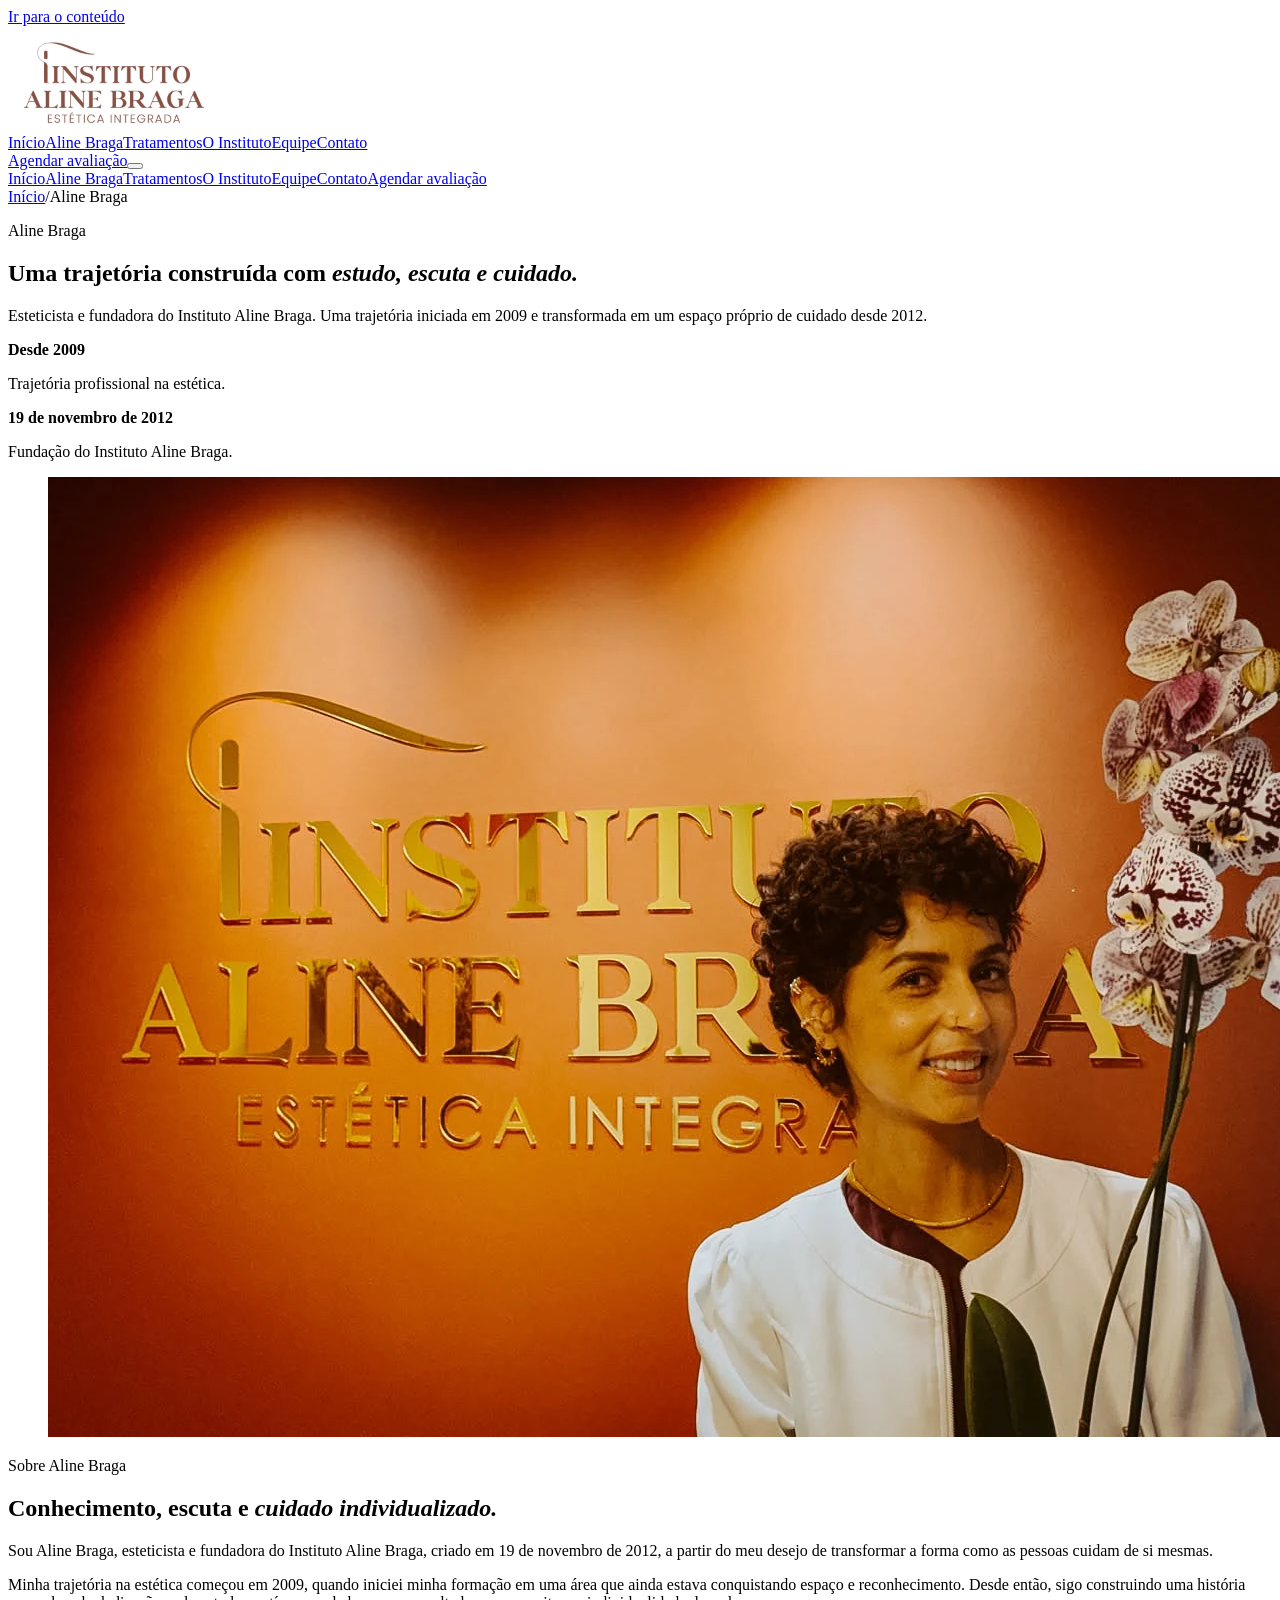
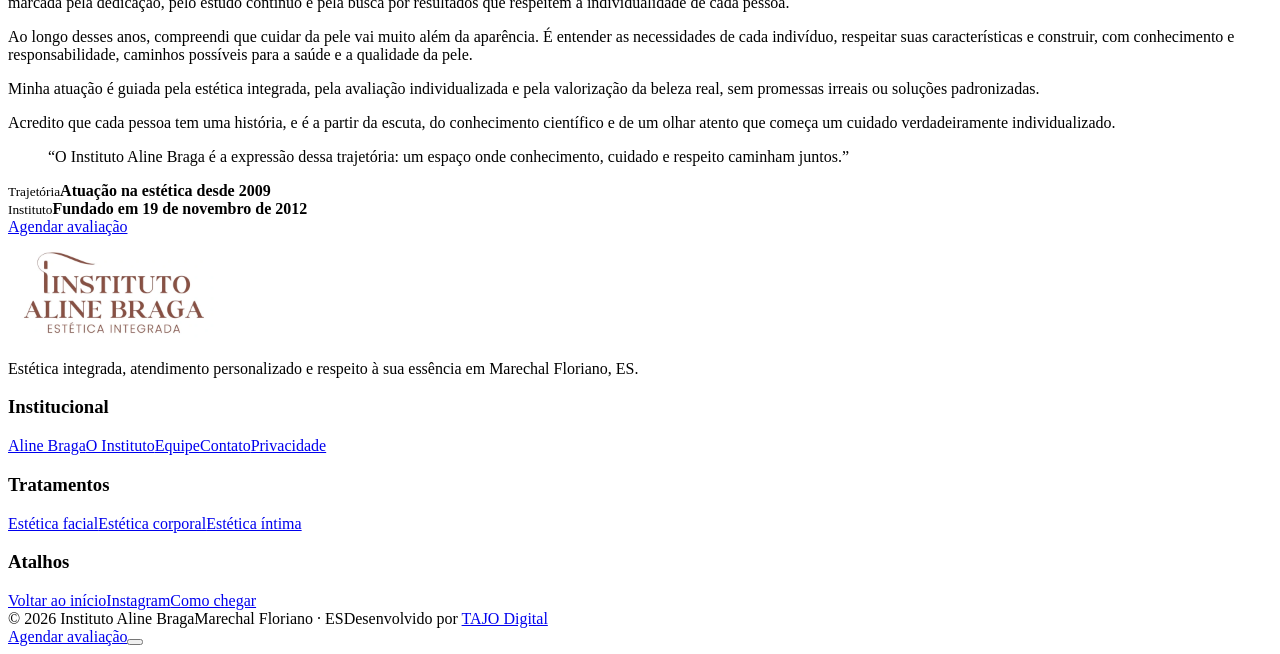
==== commit fad8e581: "Add files via upload" ====
--- a/aline-braga/index.html
+++ b/aline-braga/index.html
@@ -1,6 +1,6 @@
 <!DOCTYPE html>
 
-<html lang="pt-BR"><head><meta charset="utf-8"/><meta content="width=device-width,initial-scale=1,viewport-fit=cover" name="viewport"/><meta content="#8b4d3c" name="theme-color"/><meta content="light" name="color-scheme"/><title>Aline Braga | Fundadora do Instituto Aline Braga</title><meta name="description" content="Conheça Aline Braga, esteticista e fundadora do Instituto Aline Braga em Marechal Floriano, ES. Trajetória na estética desde 2009 e cuidado individualizado."><meta name="robots" content="index,follow,max-image-preview:large,max-snippet:-1,max-video-preview:-1"><meta content="Instituto Aline Braga" name="author"/><link rel="canonical" href="https://institutoalinebraga.com.br/aline-braga/"><meta content="website" property="og:type"/><meta content="pt_BR" property="og:locale"/><meta content="Instituto Aline Braga" property="og:site_name"/><meta property="og:title" content="Aline Braga | Fundadora do Instituto Aline Braga"><meta property="og:description" content="Conheça Aline Braga, esteticista e fundadora do Instituto Aline Braga em Marechal Floriano, ES. Trajetória na estética desde 2009 e cuidado individualizado."><meta property="og:url" content="https://institutoalinebraga.com.br/aline-braga/"><meta property="og:image" content="https://institutoalinebraga.com.br/assets/images/og-instituto-aline-braga.jpg"><meta property="og:image:alt" content="Instituto Aline Braga — Estética Integrada em Marechal Floriano, ES"><meta name="twitter:card" content="summary_large_image"><meta name="twitter:title" content="Aline Braga | Fundadora do Instituto Aline Braga"><meta name="twitter:description" content="Conheça Aline Braga, esteticista e fundadora do Instituto Aline Braga em Marechal Floriano, ES. Trajetória na estética desde 2009 e cuidado individualizado."><meta name="twitter:image" content="https://institutoalinebraga.com.br/assets/images/og-instituto-aline-braga.jpg"><link href="../manifest.webmanifest" rel="manifest"/><link href="../assets/css/styles.a6424c4df5.css" rel="stylesheet"/><script type="application/ld+json">{"@context":"https://schema.org","@graph":[{"@type":"HealthAndBeautyBusiness","@id":"https://institutoalinebraga.com.br/#instituto","name":"Instituto Aline Braga","url":"https://institutoalinebraga.com.br/","telephone":"+55 27 99580-0788","email":"alinebragaesteticista@hotmail.com","description":"Instituto de estética integrada em Marechal Floriano, Espírito Santo, com atendimento personalizado e cuidados faciais, corporais e íntimos.","image":["https://institutoalinebraga.com.br/assets/images/aline-no-instituto.webp","https://institutoalinebraga.com.br/assets/images/recepcao-instituto.webp","https://institutoalinebraga.com.br/assets/images/logo-ambiente.webp"],"logo":"https://institutoalinebraga.com.br/assets/images/logo-oficial.webp","address":{"@type":"PostalAddress","streetAddress":"Rua Santana, 20, 2º andar, sala 201 — Ed. Rossi","addressLocality":"Marechal Floriano","addressRegion":"ES","postalCode":"29255-000","addressCountry":"BR"},"areaServed":{"@type":"City","name":"Marechal Floriano","containedInPlace":{"@type":"State","name":"Espírito Santo"}},"hasMap":"https://www.google.com/maps/search/?api=1&query=Ed.+Rossi+Rua+Santana+20+Marechal+Floriano+ES","sameAs":["https://www.instagram.com/institutobragasb/"],"founder":{"@id":"https://institutoalinebraga.com.br/#aline"},"hasOfferCatalog":{"@type":"OfferCatalog","name":"Procedimentos do Instituto Aline Braga","itemListElement":[{"@type":"OfferCatalog","name":"Estética facial","itemListElement":[{"@type":"Offer","itemOffered":{"@type":"Service","name":"Limpeza de pele"}},{"@type":"Offer","itemOffered":{"@type":"Service","name":"Acompanhamento contra acne adolescente e adulto"}},{"@type":"Offer","itemOffered":{"@type":"Service","name":"Peeling químico"}},{"@type":"Offer","itemOffered":{"@type":"Service","name":"Microagulhamento"}},{"@type":"Offer","itemOffered":{"@type":"Service","name":"Tratamento para flacidez"}},{"@type":"Offer","itemOffered":{"@type":"Service","name":"Estímulo de colágeno"}},{"@type":"Offer","itemOffered":{"@type":"Service","name":"Blefaroplastia sem corte"}},{"@type":"Offer","itemOffered":{"@type":"Service","name":"Lipo de papada sem corte"}},{"@type":"Offer","itemOffered":{"@type":"Service","name":"Peeling de plasma"}},{"@type":"Offer","itemOffered":{"@type":"Service","name":"Drenagem linfática facial"}},{"@type":"Offer","itemOffered":{"@type":"Service","name":"Hidratação facial"}},{"@type":"Offer","itemOffered":{"@type":"Service","name":"Tratamento para cicatriz de acne"}},{"@type":"Offer","itemOffered":{"@type":"Service","name":"Dermaplaning"}},{"@type":"Offer","itemOffered":{"@type":"Service","name":"Nutri Gloss Labial"}}]},{"@type":"OfferCatalog","name":"Estética corporal","itemListElement":[{"@type":"Offer","itemOffered":{"@type":"Service","name":"Tratamento para gordura localizada"}},{"@type":"Offer","itemOffered":{"@type":"Service","name":"Tratamento para flacidez"}},{"@type":"Offer","itemOffered":{"@type":"Service","name":"Drenagem linfática"}},{"@type":"Offer","itemOffered":{"@type":"Service","name":"Drenagem linfática pós-operatória"}},{"@type":"Offer","itemOffered":{"@type":"Service","name":"Massagem relaxante"}},{"@type":"Offer","itemOffered":{"@type":"Service","name":"Massagem para tensão muscular com aplicação de ventosas"}},{"@type":"Offer","itemOffered":{"@type":"Service","name":"Limpeza de pele nas costas"}},{"@type":"Offer","itemOffered":{"@type":"Service","name":"Clareamento das axilas"}},{"@type":"Offer","itemOffered":{"@type":"Service","name":"Tratamento para foliculite"}},{"@type":"Offer","itemOffered":{"@type":"Service","name":"Remoção de verrugas e ceratoses"}},{"@type":"Offer","itemOffered":{"@type":"Service","name":"Esfoliação e hidratação nas costas"}},{"@type":"Offer","itemOffered":{"@type":"Service","name":"Corrente Russa – tonificação muscular"}},{"@type":"Offer","itemOffered":{"@type":"Service","name":"Radiofrequência"}},{"@type":"Offer","itemOffered":{"@type":"Service","name":"Aplicação de laser em feridas, fissura mamilar, herpes labial, pós-cirurgia e acne"}}]},{"@type":"OfferCatalog","name":"Estética íntima","itemListElement":[{"@type":"Offer","itemOffered":{"@type":"Service","name":"Depilação a laser"}},{"@type":"Offer","itemOffered":{"@type":"Service","name":"Depilação a cera"}},{"@type":"Offer","itemOffered":{"@type":"Service","name":"Clareamento íntimo"}},{"@type":"Offer","itemOffered":{"@type":"Service","name":"Rejuvenescimento íntimo"}}]}]},"foundingDate":"2012-11-19","employee":[{"@type":"Person","name":"Dra. Thaise Silveira","jobTitle":"Fisioterapia — Especialista em Depilação a Laser","image":"https://institutoalinebraga.com.br/assets/images/thaise-silveira.webp"},{"@type":"Person","name":"Michelle Firmiano","jobTitle":"Psicopedagoga e Neuropsicopedagoga","image":"https://institutoalinebraga.com.br/assets/images/michelle-firmiano.webp"},{"@type":"Person","name":"Ana Capeline","jobTitle":"Especialista em remoção de micropigmentação e tatuagem","image":"https://institutoalinebraga.com.br/assets/images/ana-capeline.webp"},{"@type":"Person","name":"Dra. Francine Martins","jobTitle":"Psicóloga","image":"https://institutoalinebraga.com.br/assets/images/francine-martins.webp"},{"@type":"Person","name":"Dra. Maria Luiza Peterle","jobTitle":"Psicóloga","image":"https://institutoalinebraga.com.br/assets/images/maria-luiza-peterle.webp"}]},{"@type":"Person","@id":"https://institutoalinebraga.com.br/#aline","name":"Aline Braga Endlich","jobTitle":"Esteticista","worksFor":{"@id":"https://institutoalinebraga.com.br/#instituto"},"description":"Esteticista por formação, pós-graduada em Saúde da Mulher e em aprofundamento em Anatomia e Fisiologia Humana."},{"@type":"WebSite","@id":"https://institutoalinebraga.com.br/#website","name":"Instituto Aline Braga","url":"https://institutoalinebraga.com.br/","inLanguage":"pt-BR","publisher":{"@id":"https://institutoalinebraga.com.br/#instituto"}},{"@type":"WebPage","@id":"https://institutoalinebraga.com.br/aline-braga/#pagina","url":"https://institutoalinebraga.com.br/aline-braga/","name":"Aline Braga | Esteticista em Marechal Floriano | Instituto Aline Braga","description":"Conheça a trajetória, formação e proposta de atendimento de Aline Braga, esteticista do Instituto Aline Braga em Marechal Floriano, ES.","inLanguage":"pt-BR","isPartOf":{"@id":"https://institutoalinebraga.com.br/#website"},"about":{"@id":"https://institutoalinebraga.com.br/#instituto"}}]}</script><meta name="googlebot" content="index,follow,max-image-preview:large,max-snippet:-1"><meta name="application-name" content="Instituto Aline Braga"><meta property="og:image:secure_url" content="https://institutoalinebraga.com.br/assets/images/og-instituto-aline-braga.jpg"><meta property="og:image:type" content="image/jpeg"><meta property="og:image:width" content="1200"><meta property="og:image:height" content="630"><meta name="twitter:image:alt" content="Instituto Aline Braga — Estética Integrada em Marechal Floriano, ES"><link rel="icon" type="image/png" sizes="32x32" href="../assets/images/favicon-32.png"><link rel="icon" type="image/png" sizes="48x48" href="../assets/images/favicon-48.png"><link rel="icon" type="image/png" sizes="16x16" href="../assets/images/favicon-16.png"><link rel="shortcut icon" href="../favicon.ico"><link rel="apple-touch-icon" sizes="180x180" href="../assets/images/apple-touch-icon.png"><meta name="geo.region" content="BR-ES"><meta name="geo.placename" content="Marechal Floriano"><script type="application/ld+json">{"@context":"https://schema.org","@type":"BreadcrumbList","itemListElement":[{"@type":"ListItem","position":1,"name":"Início","item":"https://institutoalinebraga.com.br/"},{"@type":"ListItem","position":2,"name":"Aline Braga","item":"https://institutoalinebraga.com.br/aline-braga/"}]}</script></head><body><a class="skip-link" href="#conteudo">Ir para o conteúdo</a><div aria-hidden="true" id="scroll-progress"></div><header class="site-header"><div class="container header-inner"><a aria-label="Instituto Aline Braga — início" class="brand" href="/"><img alt="Instituto Aline Braga — Estética Integrada" height="104" src="../assets/images/logo-oficial.webp" width="206"/></a><nav aria-label="Navegação principal" class="desktop-nav"><a class="" href="/">Início</a><a aria-current="page" class="active" href="/aline-braga/">Aline Braga</a><a class="" href="/tratamentos/">Tratamentos</a><a class="" href="/instituto/">O Instituto</a><a href="/equipe/">Equipe</a><a class="" href="/contato/">Contato</a></nav><a class="button button-small header-cta" href="https://wa.me/5527995800788?text=Ol%C3%A1%2C%20Aline%21%20Vim%20pelo%20site%20do%20Instituto%20e%20gostaria%20de%20agendar%20uma%20avalia%C3%A7%C3%A3o." rel="noopener noreferrer" target="_blank">Agendar avaliação<span aria-hidden="true" class="icon icon-calendar"></span></a><button aria-controls="mobile-menu" aria-expanded="false" aria-label="Abrir menu" class="menu-toggle" type="button"><span></span><span></span></button></div><nav aria-label="Navegação mobile" class="mobile-nav" id="mobile-menu"><a href="/">Início<span aria-hidden="true" class="icon icon-arrow-right"></span></a><a aria-current="page" href="/aline-braga/">Aline Braga<span aria-hidden="true" class="icon icon-arrow-right"></span></a><a href="/tratamentos/">Tratamentos<span aria-hidden="true" class="icon icon-arrow-right"></span></a><a href="/instituto/">O Instituto<span aria-hidden="true" class="icon icon-arrow-right"></span></a><a href="/equipe/">Equipe<span aria-hidden="true" class="icon icon-arrow-right"></span></a><a href="/contato/">Contato<span aria-hidden="true" class="icon icon-arrow-right"></span></a><a class="button" href="https://wa.me/5527995800788?text=Ol%C3%A1%2C%20Aline%21%20Vim%20pelo%20site%20do%20Instituto%20e%20gostaria%20de%20agendar%20uma%20avalia%C3%A7%C3%A3o." rel="noopener noreferrer" target="_blank">Agendar avaliação<span aria-hidden="true" class="icon icon-calendar"></span></a></nav></header><main id="conteudo"><section class="page-hero"><div class="container"><nav aria-label="Você está aqui" class="breadcrumbs"><a href="/"><span aria-hidden="true" class="icon icon-home"></span>Início</a><span>/</span><span aria-current="page">Aline Braga</span></nav><div class="page-hero-grid"><div><p class="eyebrow">Aline Braga</p><h1>Uma trajetória construída com <em>estudo, escuta e cuidado.</em></h1><p>Esteticista e fundadora do Instituto Aline Braga. Uma trajetória iniciada em 2009 e transformada em um espaço próprio de cuidado desde 2012.</p></div><aside class="page-hero-aside"><strong>Desde 2009</strong><p>Trajetória profissional na estética.</p><strong class="aside-secondary">19 de novembro de 2012</strong><p>Fundação do Instituto Aline Braga.</p></aside></div></div></section><section class="section"><div class="container profile-grid"><figure class="profile-photo reveal"><img alt="Aline Braga no Instituto Aline Braga" height="960" src="../assets/images/aline-no-instituto.webp" width="1280"/></figure><article class="profile-copy reveal"><p class="eyebrow">Sobre Aline Braga</p>
+<html lang="pt-BR"><head><meta charset="utf-8"/><meta content="width=device-width,initial-scale=1,viewport-fit=cover" name="viewport"/><meta content="#8b4d3c" name="theme-color"/><meta content="light" name="color-scheme"/><title>Aline Braga | Fundadora do Instituto Aline Braga</title><meta name="description" content="Conheça Aline Braga, esteticista e fundadora do Instituto Aline Braga em Marechal Floriano, ES. Trajetória na estética desde 2009 e cuidado individualizado."><meta name="robots" content="index,follow,max-image-preview:large,max-snippet:-1,max-video-preview:-1"><meta content="Instituto Aline Braga" name="author"/><link rel="canonical" href="https://institutoalinebraga.com.br/aline-braga/"><meta content="website" property="og:type"/><meta content="pt_BR" property="og:locale"/><meta content="Instituto Aline Braga" property="og:site_name"/><meta property="og:title" content="Aline Braga | Fundadora do Instituto Aline Braga"><meta property="og:description" content="Conheça Aline Braga, esteticista e fundadora do Instituto Aline Braga em Marechal Floriano, ES. Trajetória na estética desde 2009 e cuidado individualizado."><meta property="og:url" content="https://institutoalinebraga.com.br/aline-braga/"><meta property="og:image" content="https://institutoalinebraga.com.br/assets/images/og-instituto-aline-braga.jpg"><meta property="og:image:alt" content="Instituto Aline Braga — Estética Integrada em Marechal Floriano, ES"><meta name="twitter:card" content="summary_large_image"><meta name="twitter:title" content="Aline Braga | Fundadora do Instituto Aline Braga"><meta name="twitter:description" content="Conheça Aline Braga, esteticista e fundadora do Instituto Aline Braga em Marechal Floriano, ES. Trajetória na estética desde 2009 e cuidado individualizado."><meta name="twitter:image" content="https://institutoalinebraga.com.br/assets/images/og-instituto-aline-braga.jpg"><link href="../manifest.webmanifest" rel="manifest"/><link href="../assets/css/styles.623de3d3ef.css" rel="stylesheet"/><script type="application/ld+json">{"@context":"https://schema.org","@graph":[{"@type":"HealthAndBeautyBusiness","@id":"https://institutoalinebraga.com.br/#instituto","name":"Instituto Aline Braga","url":"https://institutoalinebraga.com.br/","telephone":"+55 27 99580-0788","email":"alinebragaesteticista@hotmail.com","description":"Instituto de estética integrada em Marechal Floriano, Espírito Santo, com atendimento personalizado e cuidados faciais, corporais e íntimos.","image":["https://institutoalinebraga.com.br/assets/images/aline-no-instituto.webp","https://institutoalinebraga.com.br/assets/images/recepcao-instituto.webp","https://institutoalinebraga.com.br/assets/images/logo-ambiente.webp"],"logo":"https://institutoalinebraga.com.br/assets/images/logo-oficial.webp","address":{"@type":"PostalAddress","streetAddress":"Rua Santana, 20, 2º andar, sala 201 — Ed. Rossi","addressLocality":"Marechal Floriano","addressRegion":"ES","postalCode":"29255-000","addressCountry":"BR"},"areaServed":{"@type":"City","name":"Marechal Floriano","containedInPlace":{"@type":"State","name":"Espírito Santo"}},"hasMap":"https://www.google.com/maps/search/?api=1&query=Ed.+Rossi+Rua+Santana+20+Marechal+Floriano+ES","sameAs":["https://www.instagram.com/institutoalinebraga/"],"founder":{"@id":"https://institutoalinebraga.com.br/#aline"},"hasOfferCatalog":{"@type":"OfferCatalog","name":"Procedimentos do Instituto Aline Braga","itemListElement":[{"@type":"OfferCatalog","name":"Estética facial","itemListElement":[{"@type":"Offer","itemOffered":{"@type":"Service","name":"Limpeza de pele"}},{"@type":"Offer","itemOffered":{"@type":"Service","name":"Acompanhamento contra acne adolescente e adulto"}},{"@type":"Offer","itemOffered":{"@type":"Service","name":"Peeling químico"}},{"@type":"Offer","itemOffered":{"@type":"Service","name":"Microagulhamento"}},{"@type":"Offer","itemOffered":{"@type":"Service","name":"Tratamento para flacidez"}},{"@type":"Offer","itemOffered":{"@type":"Service","name":"Estímulo de colágeno"}},{"@type":"Offer","itemOffered":{"@type":"Service","name":"Blefaroplastia sem corte"}},{"@type":"Offer","itemOffered":{"@type":"Service","name":"Lipo de papada sem corte"}},{"@type":"Offer","itemOffered":{"@type":"Service","name":"Peeling de plasma"}},{"@type":"Offer","itemOffered":{"@type":"Service","name":"Drenagem linfática facial"}},{"@type":"Offer","itemOffered":{"@type":"Service","name":"Hidratação facial"}},{"@type":"Offer","itemOffered":{"@type":"Service","name":"Tratamento para cicatriz de acne"}},{"@type":"Offer","itemOffered":{"@type":"Service","name":"Dermaplaning"}},{"@type":"Offer","itemOffered":{"@type":"Service","name":"Nutri Gloss Labial"}}]},{"@type":"OfferCatalog","name":"Estética corporal","itemListElement":[{"@type":"Offer","itemOffered":{"@type":"Service","name":"Tratamento para gordura localizada"}},{"@type":"Offer","itemOffered":{"@type":"Service","name":"Tratamento para flacidez"}},{"@type":"Offer","itemOffered":{"@type":"Service","name":"Drenagem linfática"}},{"@type":"Offer","itemOffered":{"@type":"Service","name":"Drenagem linfática pós-operatória"}},{"@type":"Offer","itemOffered":{"@type":"Service","name":"Massagem relaxante"}},{"@type":"Offer","itemOffered":{"@type":"Service","name":"Massagem para tensão muscular com aplicação de ventosas"}},{"@type":"Offer","itemOffered":{"@type":"Service","name":"Limpeza de pele nas costas"}},{"@type":"Offer","itemOffered":{"@type":"Service","name":"Clareamento das axilas"}},{"@type":"Offer","itemOffered":{"@type":"Service","name":"Tratamento para foliculite"}},{"@type":"Offer","itemOffered":{"@type":"Service","name":"Remoção de verrugas e ceratoses"}},{"@type":"Offer","itemOffered":{"@type":"Service","name":"Esfoliação e hidratação nas costas"}},{"@type":"Offer","itemOffered":{"@type":"Service","name":"Corrente Russa – tonificação muscular"}},{"@type":"Offer","itemOffered":{"@type":"Service","name":"Radiofrequência"}},{"@type":"Offer","itemOffered":{"@type":"Service","name":"Aplicação de laser em feridas, fissura mamilar, herpes labial, pós-cirurgia e acne"}}]},{"@type":"OfferCatalog","name":"Estética íntima","itemListElement":[{"@type":"Offer","itemOffered":{"@type":"Service","name":"Depilação a laser"}},{"@type":"Offer","itemOffered":{"@type":"Service","name":"Depilação a cera"}},{"@type":"Offer","itemOffered":{"@type":"Service","name":"Clareamento íntimo"}},{"@type":"Offer","itemOffered":{"@type":"Service","name":"Rejuvenescimento íntimo"}}]}]},"foundingDate":"2012-11-19","employee":[{"@type":"Person","name":"Dra. Thaise Silveira","jobTitle":"Fisioterapia — Especialista em Depilação a Laser","image":"https://institutoalinebraga.com.br/assets/images/thaise-silveira.webp"},{"@type":"Person","name":"Michelle Firmiano","jobTitle":"Psicopedagoga e Neuropsicopedagoga","image":"https://institutoalinebraga.com.br/assets/images/michelle-firmiano.webp"},{"@type":"Person","name":"Ana Capeline","jobTitle":"Especialista em remoção de micropigmentação e tatuagem","image":"https://institutoalinebraga.com.br/assets/images/ana-capeline.webp"},{"@type":"Person","name":"Dra. Francine Martins","jobTitle":"Psicóloga","image":"https://institutoalinebraga.com.br/assets/images/francine-martins.webp"},{"@type":"Person","name":"Dra. Maria Luiza Peterle","jobTitle":"Psicóloga","image":"https://institutoalinebraga.com.br/assets/images/maria-luiza-peterle.webp"}]},{"@type":"Person","@id":"https://institutoalinebraga.com.br/#aline","name":"Aline Braga Endlich","jobTitle":"Esteticista","worksFor":{"@id":"https://institutoalinebraga.com.br/#instituto"},"description":"Esteticista por formação, pós-graduada em Saúde da Mulher e em aprofundamento em Anatomia e Fisiologia Humana."},{"@type":"WebSite","@id":"https://institutoalinebraga.com.br/#website","name":"Instituto Aline Braga","url":"https://institutoalinebraga.com.br/","inLanguage":"pt-BR","publisher":{"@id":"https://institutoalinebraga.com.br/#instituto"}},{"@type":"WebPage","@id":"https://institutoalinebraga.com.br/aline-braga/#pagina","url":"https://institutoalinebraga.com.br/aline-braga/","name":"Aline Braga | Esteticista em Marechal Floriano | Instituto Aline Braga","description":"Conheça a trajetória, formação e proposta de atendimento de Aline Braga, esteticista do Instituto Aline Braga em Marechal Floriano, ES.","inLanguage":"pt-BR","isPartOf":{"@id":"https://institutoalinebraga.com.br/#website"},"about":{"@id":"https://institutoalinebraga.com.br/#instituto"}}]}</script><meta name="googlebot" content="index,follow,max-image-preview:large,max-snippet:-1"><meta name="application-name" content="Instituto Aline Braga"><meta property="og:image:secure_url" content="https://institutoalinebraga.com.br/assets/images/og-instituto-aline-braga.jpg"><meta property="og:image:type" content="image/jpeg"><meta property="og:image:width" content="1200"><meta property="og:image:height" content="630"><meta name="twitter:image:alt" content="Instituto Aline Braga — Estética Integrada em Marechal Floriano, ES"><link rel="icon" type="image/png" sizes="32x32" href="../assets/images/favicon-google-v14-32.png"><link rel="icon" type="image/png" sizes="48x48" href="../assets/images/favicon-google-v14-48.png"><link rel="icon" type="image/png" sizes="16x16" href="../assets/images/favicon-google-v14-16.png"><link rel="shortcut icon" href="../favicon-google-v14.ico"><link rel="apple-touch-icon" sizes="180x180" href="../assets/images/apple-touch-icon-v14.png"><meta name="geo.region" content="BR-ES"><meta name="geo.placename" content="Marechal Floriano"><script type="application/ld+json">{"@context":"https://schema.org","@type":"BreadcrumbList","itemListElement":[{"@type":"ListItem","position":1,"name":"Início","item":"https://institutoalinebraga.com.br/"},{"@type":"ListItem","position":2,"name":"Aline Braga","item":"https://institutoalinebraga.com.br/aline-braga/"}]}</script></head><body><a class="skip-link" href="#conteudo">Ir para o conteúdo</a><div aria-hidden="true" id="scroll-progress"></div><header class="site-header"><div class="container header-inner"><a aria-label="Instituto Aline Braga — início" class="brand" href="/"><img alt="Instituto Aline Braga — Estética Integrada" height="104" src="../assets/images/logo-oficial.webp" width="206"/></a><nav aria-label="Navegação principal" class="desktop-nav"><a class="" href="/">Início</a><a aria-current="page" class="active" href="/aline-braga/">Aline Braga</a><a class="" href="/tratamentos/">Tratamentos</a><a class="" href="/instituto/">O Instituto</a><a href="/equipe/">Equipe</a><a class="" href="/contato/">Contato</a></nav><a class="button button-small header-cta" href="https://wa.me/5527995800788?text=Ol%C3%A1%2C%20Aline%21%20Vim%20pelo%20site%20do%20Instituto%20e%20gostaria%20de%20agendar%20uma%20avalia%C3%A7%C3%A3o." rel="noopener noreferrer" target="_blank">Agendar avaliação<span aria-hidden="true" class="icon icon-calendar"></span></a><button aria-controls="mobile-menu" aria-expanded="false" aria-label="Abrir menu" class="menu-toggle" type="button"><span></span><span></span></button></div><nav aria-label="Navegação mobile" class="mobile-nav" id="mobile-menu"><a href="/">Início<span aria-hidden="true" class="icon icon-arrow-right"></span></a><a aria-current="page" href="/aline-braga/">Aline Braga<span aria-hidden="true" class="icon icon-arrow-right"></span></a><a href="/tratamentos/">Tratamentos<span aria-hidden="true" class="icon icon-arrow-right"></span></a><a href="/instituto/">O Instituto<span aria-hidden="true" class="icon icon-arrow-right"></span></a><a href="/equipe/">Equipe<span aria-hidden="true" class="icon icon-arrow-right"></span></a><a href="/contato/">Contato<span aria-hidden="true" class="icon icon-arrow-right"></span></a><a class="button" href="https://wa.me/5527995800788?text=Ol%C3%A1%2C%20Aline%21%20Vim%20pelo%20site%20do%20Instituto%20e%20gostaria%20de%20agendar%20uma%20avalia%C3%A7%C3%A3o." rel="noopener noreferrer" target="_blank">Agendar avaliação<span aria-hidden="true" class="icon icon-calendar"></span></a></nav></header><main id="conteudo"><section class="page-hero"><div class="container"><nav aria-label="Você está aqui" class="breadcrumbs"><a href="/"><span aria-hidden="true" class="icon icon-home"></span>Início</a><span>/</span><span aria-current="page">Aline Braga</span></nav><div class="page-hero-grid"><div><p class="eyebrow">Aline Braga</p><h1>Uma trajetória construída com <em>estudo, escuta e cuidado.</em></h1><p>Esteticista e fundadora do Instituto Aline Braga. Uma trajetória iniciada em 2009 e transformada em um espaço próprio de cuidado desde 2012.</p></div><aside class="page-hero-aside"><strong>Desde 2009</strong><p>Trajetória profissional na estética.</p><strong class="aside-secondary">19 de novembro de 2012</strong><p>Fundação do Instituto Aline Braga.</p></aside></div></div></section><section class="section"><div class="container profile-grid"><figure class="profile-photo reveal"><img alt="Aline Braga no Instituto Aline Braga" height="960" src="../assets/images/aline-no-instituto.webp" width="1280"/></figure><article class="profile-copy reveal"><p class="eyebrow">Sobre Aline Braga</p>
 <h2>Conhecimento, escuta e <em>cuidado individualizado.</em></h2>
 <p class="lead">Sou Aline Braga, esteticista e fundadora do Instituto Aline Braga, criado em 19 de novembro de 2012, a partir do meu desejo de transformar a forma como as pessoas cuidam de si mesmas.</p>
 <p>Minha trajetória na estética começou em 2009, quando iniciei minha formação em uma área que ainda estava conquistando espaço e reconhecimento. Desde então, sigo construindo uma história marcada pela dedicação, pelo estudo contínuo e pela busca por resultados que respeitem a individualidade de cada pessoa.</p>
@@ -9,4 +9,4 @@
 <p>Acredito que cada pessoa tem uma história, e é a partir da escuta, do conhecimento científico e de um olhar atento que começa um cuidado verdadeiramente individualizado.</p>
 <blockquote class="quote">“O Instituto Aline Braga é a expressão dessa trajetória: um espaço onde conhecimento, cuidado e respeito caminham juntos.”</blockquote>
 <div class="credentials"><div class="credential"><small>Trajetória</small><strong>Atuação na estética desde 2009</strong></div><div class="credential"><small>Instituto</small><strong>Fundado em 19 de novembro de 2012</strong></div></div>
-<a class="button" href="https://wa.me/5527995800788?text=Ol%C3%A1%2C%20Aline%21%20Conheci%20sua%20trajet%C3%B3ria%20pelo%20site%20e%20gostaria%20de%20agendar%20uma%20avalia%C3%A7%C3%A3o." rel="noopener noreferrer" target="_blank">Agendar avaliação<span aria-hidden="true" class="icon icon-calendar"></span></a></article></div></section></main><footer class="site-footer"><div class="container footer-main"><div class="footer-brand"><a class="brand" href="/"><img alt="Instituto Aline Braga — Estética Integrada" height="104" src="../assets/images/logo-oficial.webp" width="206"/></a><p>Estética integrada, atendimento personalizado e respeito à sua essência em Marechal Floriano, ES.</p></div><div class="footer-col"><h3>Institucional</h3><a href="/aline-braga/">Aline Braga</a><a href="/instituto/">O Instituto</a><a href="/equipe/">Equipe</a><a href="/contato/">Contato</a><a href="/privacidade/">Privacidade</a></div><div class="footer-col"><h3>Tratamentos</h3><a href="/tratamentos/estetica-facial/">Estética facial</a><a href="/tratamentos/estetica-corporal/">Estética corporal</a><a href="/tratamentos/estetica-intima/">Estética íntima</a></div><div class="footer-col"><h3>Atalhos</h3><a class="back-home" href="/"><span aria-hidden="true" class="icon icon-home"></span>Voltar ao início</a><a href="https://www.instagram.com/institutobragasb/" rel="noopener noreferrer" target="_blank">Instagram</a><a href="https://www.google.com/maps/search/?api=1&amp;query=Ed.+Rossi+Rua+Santana+20+Marechal+Floriano+ES" rel="noopener noreferrer" target="_blank">Como chegar</a></div></div><div class="container footer-bottom"><span>© <span id="year">2026</span> Instituto Aline Braga</span><span>Marechal Floriano · ES</span><span>Desenvolvido por <a href="https://tajodigital.com.br" rel="noopener noreferrer" target="_blank">TAJO Digital</a></span></div></footer><a aria-label="Falar com o Instituto Aline Braga pelo WhatsApp" class="whatsapp-float" href="https://wa.me/5527995800788?text=Ol%C3%A1%2C%20Aline%21%20Vim%20pelo%20site%20e%20gostaria%20de%20informa%C3%A7%C3%B5es%20sobre%20uma%20avalia%C3%A7%C3%A3o." rel="noopener noreferrer" target="_blank"><span aria-hidden="true" class="icon icon-message"></span><span>Agendar avaliação</span></a><button aria-label="Voltar ao topo" id="back-to-top" type="button"><span aria-hidden="true" class="icon icon-arrow-up"></span></button><script defer="" src="../assets/js/script.83de97034f.js"></script></body></html>+<a class="button" href="https://wa.me/5527995800788?text=Ol%C3%A1%2C%20Aline%21%20Conheci%20sua%20trajet%C3%B3ria%20pelo%20site%20e%20gostaria%20de%20agendar%20uma%20avalia%C3%A7%C3%A3o." rel="noopener noreferrer" target="_blank">Agendar avaliação<span aria-hidden="true" class="icon icon-calendar"></span></a></article></div></section></main><footer class="site-footer"><div class="container footer-main"><div class="footer-brand"><a class="brand" href="/"><img alt="Instituto Aline Braga — Estética Integrada" height="104" src="../assets/images/logo-oficial.webp" width="206"/></a><p>Estética integrada, atendimento personalizado e respeito à sua essência em Marechal Floriano, ES.</p></div><div class="footer-col"><h3>Institucional</h3><a href="/aline-braga/">Aline Braga</a><a href="/instituto/">O Instituto</a><a href="/equipe/">Equipe</a><a href="/contato/">Contato</a><a href="/privacidade/">Privacidade</a></div><div class="footer-col"><h3>Tratamentos</h3><a href="/tratamentos/estetica-facial/">Estética facial</a><a href="/tratamentos/estetica-corporal/">Estética corporal</a><a href="/tratamentos/estetica-intima/">Estética íntima</a></div><div class="footer-col"><h3>Atalhos</h3><a class="back-home" href="/"><span aria-hidden="true" class="icon icon-home"></span>Voltar ao início</a><a href="https://www.instagram.com/institutoalinebraga/" rel="noopener noreferrer" target="_blank">Instagram</a><a href="https://www.google.com/maps/search/?api=1&amp;query=Ed.+Rossi+Rua+Santana+20+Marechal+Floriano+ES" rel="noopener noreferrer" target="_blank">Como chegar</a></div></div><div class="container footer-bottom"><span>© <span id="year">2026</span> Instituto Aline Braga</span><span>Marechal Floriano · ES</span><span>Desenvolvido por <a href="https://tajodigital.com.br" rel="noopener noreferrer" target="_blank">TAJO Digital</a></span></div></footer><a aria-label="Falar com o Instituto Aline Braga pelo WhatsApp" class="whatsapp-float" href="https://wa.me/5527995800788?text=Ol%C3%A1%2C%20Aline%21%20Vim%20pelo%20site%20e%20gostaria%20de%20informa%C3%A7%C3%B5es%20sobre%20uma%20avalia%C3%A7%C3%A3o." rel="noopener noreferrer" target="_blank"><span aria-hidden="true" class="icon icon-message"></span><span>Agendar avaliação</span></a><button aria-label="Voltar ao topo" id="back-to-top" type="button"><span aria-hidden="true" class="icon icon-arrow-up"></span></button><script defer="" src="../assets/js/script.83de97034f.js"></script></body></html>
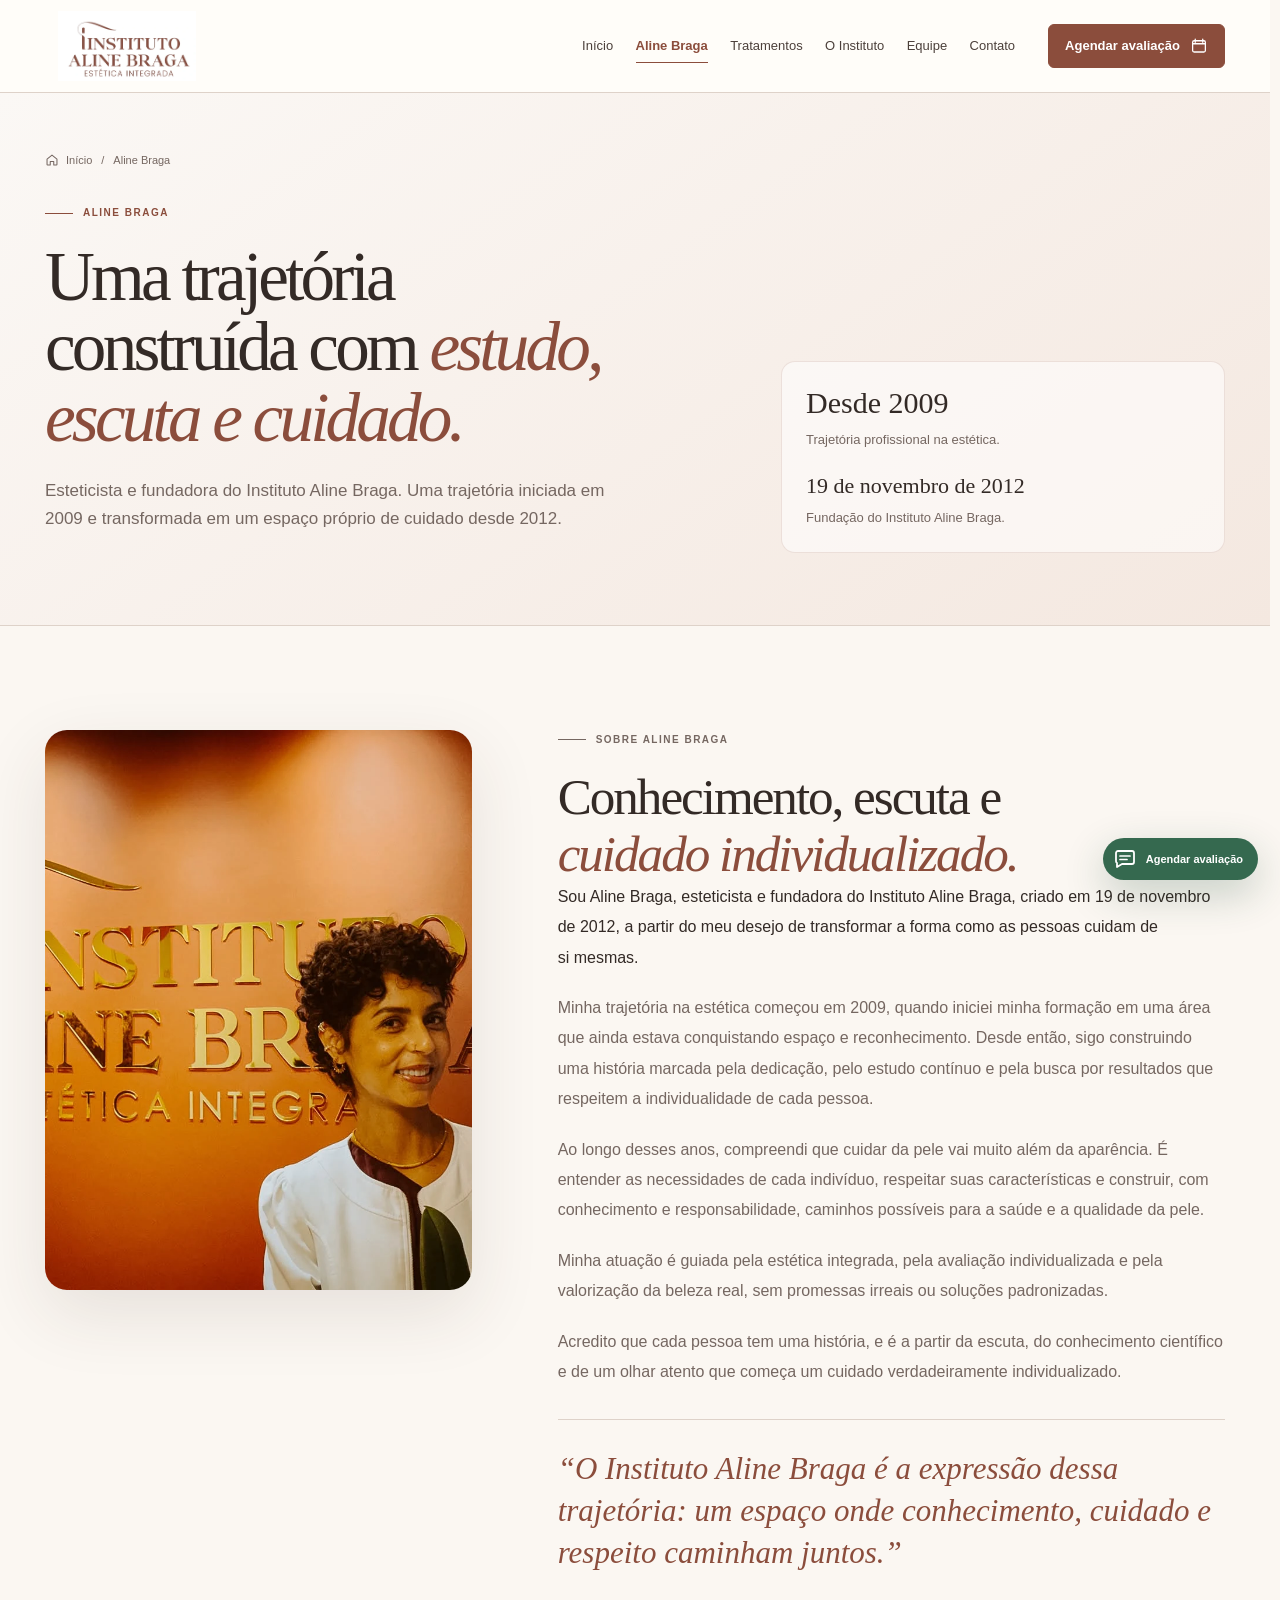
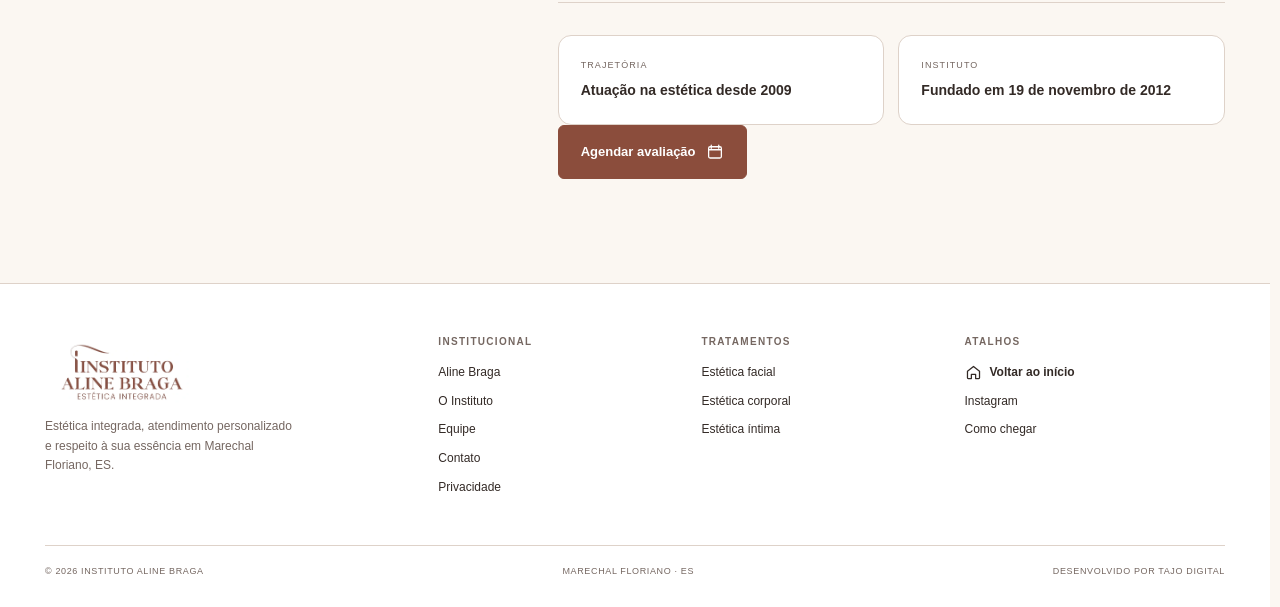
==== commit 4d8261f6: "Add files via upload" ====
--- a/aline-braga/index.html
+++ b/aline-braga/index.html
@@ -1,6 +1,6 @@
 <!DOCTYPE html>
 
-<html lang="pt-BR"><head><meta charset="utf-8"/><meta content="width=device-width,initial-scale=1,viewport-fit=cover" name="viewport"/><meta content="#8b4d3c" name="theme-color"/><meta content="light" name="color-scheme"/><title>Aline Braga | Fundadora do Instituto Aline Braga</title><meta name="description" content="Conheça Aline Braga, esteticista e fundadora do Instituto Aline Braga em Marechal Floriano, ES. Trajetória na estética desde 2009 e cuidado individualizado."><meta name="robots" content="index,follow,max-image-preview:large,max-snippet:-1,max-video-preview:-1"><meta content="Instituto Aline Braga" name="author"/><link rel="canonical" href="https://institutoalinebraga.com.br/aline-braga/"><meta content="website" property="og:type"/><meta content="pt_BR" property="og:locale"/><meta content="Instituto Aline Braga" property="og:site_name"/><meta property="og:title" content="Aline Braga | Fundadora do Instituto Aline Braga"><meta property="og:description" content="Conheça Aline Braga, esteticista e fundadora do Instituto Aline Braga em Marechal Floriano, ES. Trajetória na estética desde 2009 e cuidado individualizado."><meta property="og:url" content="https://institutoalinebraga.com.br/aline-braga/"><meta property="og:image" content="https://institutoalinebraga.com.br/assets/images/og-instituto-aline-braga.jpg"><meta property="og:image:alt" content="Instituto Aline Braga — Estética Integrada em Marechal Floriano, ES"><meta name="twitter:card" content="summary_large_image"><meta name="twitter:title" content="Aline Braga | Fundadora do Instituto Aline Braga"><meta name="twitter:description" content="Conheça Aline Braga, esteticista e fundadora do Instituto Aline Braga em Marechal Floriano, ES. Trajetória na estética desde 2009 e cuidado individualizado."><meta name="twitter:image" content="https://institutoalinebraga.com.br/assets/images/og-instituto-aline-braga.jpg"><link href="../manifest.webmanifest" rel="manifest"/><link href="../assets/css/styles.623de3d3ef.css" rel="stylesheet"/><script type="application/ld+json">{"@context":"https://schema.org","@graph":[{"@type":"HealthAndBeautyBusiness","@id":"https://institutoalinebraga.com.br/#instituto","name":"Instituto Aline Braga","url":"https://institutoalinebraga.com.br/","telephone":"+55 27 99580-0788","email":"alinebragaesteticista@hotmail.com","description":"Instituto de estética integrada em Marechal Floriano, Espírito Santo, com atendimento personalizado e cuidados faciais, corporais e íntimos.","image":["https://institutoalinebraga.com.br/assets/images/aline-no-instituto.webp","https://institutoalinebraga.com.br/assets/images/recepcao-instituto.webp","https://institutoalinebraga.com.br/assets/images/logo-ambiente.webp"],"logo":"https://institutoalinebraga.com.br/assets/images/logo-oficial.webp","address":{"@type":"PostalAddress","streetAddress":"Rua Santana, 20, 2º andar, sala 201 — Ed. Rossi","addressLocality":"Marechal Floriano","addressRegion":"ES","postalCode":"29255-000","addressCountry":"BR"},"areaServed":{"@type":"City","name":"Marechal Floriano","containedInPlace":{"@type":"State","name":"Espírito Santo"}},"hasMap":"https://www.google.com/maps/search/?api=1&query=Ed.+Rossi+Rua+Santana+20+Marechal+Floriano+ES","sameAs":["https://www.instagram.com/institutoalinebraga/"],"founder":{"@id":"https://institutoalinebraga.com.br/#aline"},"hasOfferCatalog":{"@type":"OfferCatalog","name":"Procedimentos do Instituto Aline Braga","itemListElement":[{"@type":"OfferCatalog","name":"Estética facial","itemListElement":[{"@type":"Offer","itemOffered":{"@type":"Service","name":"Limpeza de pele"}},{"@type":"Offer","itemOffered":{"@type":"Service","name":"Acompanhamento contra acne adolescente e adulto"}},{"@type":"Offer","itemOffered":{"@type":"Service","name":"Peeling químico"}},{"@type":"Offer","itemOffered":{"@type":"Service","name":"Microagulhamento"}},{"@type":"Offer","itemOffered":{"@type":"Service","name":"Tratamento para flacidez"}},{"@type":"Offer","itemOffered":{"@type":"Service","name":"Estímulo de colágeno"}},{"@type":"Offer","itemOffered":{"@type":"Service","name":"Blefaroplastia sem corte"}},{"@type":"Offer","itemOffered":{"@type":"Service","name":"Lipo de papada sem corte"}},{"@type":"Offer","itemOffered":{"@type":"Service","name":"Peeling de plasma"}},{"@type":"Offer","itemOffered":{"@type":"Service","name":"Drenagem linfática facial"}},{"@type":"Offer","itemOffered":{"@type":"Service","name":"Hidratação facial"}},{"@type":"Offer","itemOffered":{"@type":"Service","name":"Tratamento para cicatriz de acne"}},{"@type":"Offer","itemOffered":{"@type":"Service","name":"Dermaplaning"}},{"@type":"Offer","itemOffered":{"@type":"Service","name":"Nutri Gloss Labial"}}]},{"@type":"OfferCatalog","name":"Estética corporal","itemListElement":[{"@type":"Offer","itemOffered":{"@type":"Service","name":"Tratamento para gordura localizada"}},{"@type":"Offer","itemOffered":{"@type":"Service","name":"Tratamento para flacidez"}},{"@type":"Offer","itemOffered":{"@type":"Service","name":"Drenagem linfática"}},{"@type":"Offer","itemOffered":{"@type":"Service","name":"Drenagem linfática pós-operatória"}},{"@type":"Offer","itemOffered":{"@type":"Service","name":"Massagem relaxante"}},{"@type":"Offer","itemOffered":{"@type":"Service","name":"Massagem para tensão muscular com aplicação de ventosas"}},{"@type":"Offer","itemOffered":{"@type":"Service","name":"Limpeza de pele nas costas"}},{"@type":"Offer","itemOffered":{"@type":"Service","name":"Clareamento das axilas"}},{"@type":"Offer","itemOffered":{"@type":"Service","name":"Tratamento para foliculite"}},{"@type":"Offer","itemOffered":{"@type":"Service","name":"Remoção de verrugas e ceratoses"}},{"@type":"Offer","itemOffered":{"@type":"Service","name":"Esfoliação e hidratação nas costas"}},{"@type":"Offer","itemOffered":{"@type":"Service","name":"Corrente Russa – tonificação muscular"}},{"@type":"Offer","itemOffered":{"@type":"Service","name":"Radiofrequência"}},{"@type":"Offer","itemOffered":{"@type":"Service","name":"Aplicação de laser em feridas, fissura mamilar, herpes labial, pós-cirurgia e acne"}}]},{"@type":"OfferCatalog","name":"Estética íntima","itemListElement":[{"@type":"Offer","itemOffered":{"@type":"Service","name":"Depilação a laser"}},{"@type":"Offer","itemOffered":{"@type":"Service","name":"Depilação a cera"}},{"@type":"Offer","itemOffered":{"@type":"Service","name":"Clareamento íntimo"}},{"@type":"Offer","itemOffered":{"@type":"Service","name":"Rejuvenescimento íntimo"}}]}]},"foundingDate":"2012-11-19","employee":[{"@type":"Person","name":"Dra. Thaise Silveira","jobTitle":"Fisioterapia — Especialista em Depilação a Laser","image":"https://institutoalinebraga.com.br/assets/images/thaise-silveira.webp"},{"@type":"Person","name":"Michelle Firmiano","jobTitle":"Psicopedagoga e Neuropsicopedagoga","image":"https://institutoalinebraga.com.br/assets/images/michelle-firmiano.webp"},{"@type":"Person","name":"Ana Capeline","jobTitle":"Especialista em remoção de micropigmentação e tatuagem","image":"https://institutoalinebraga.com.br/assets/images/ana-capeline.webp"},{"@type":"Person","name":"Dra. Francine Martins","jobTitle":"Psicóloga","image":"https://institutoalinebraga.com.br/assets/images/francine-martins.webp"},{"@type":"Person","name":"Dra. Maria Luiza Peterle","jobTitle":"Psicóloga","image":"https://institutoalinebraga.com.br/assets/images/maria-luiza-peterle.webp"}]},{"@type":"Person","@id":"https://institutoalinebraga.com.br/#aline","name":"Aline Braga Endlich","jobTitle":"Esteticista","worksFor":{"@id":"https://institutoalinebraga.com.br/#instituto"},"description":"Esteticista por formação, pós-graduada em Saúde da Mulher e em aprofundamento em Anatomia e Fisiologia Humana."},{"@type":"WebSite","@id":"https://institutoalinebraga.com.br/#website","name":"Instituto Aline Braga","url":"https://institutoalinebraga.com.br/","inLanguage":"pt-BR","publisher":{"@id":"https://institutoalinebraga.com.br/#instituto"}},{"@type":"WebPage","@id":"https://institutoalinebraga.com.br/aline-braga/#pagina","url":"https://institutoalinebraga.com.br/aline-braga/","name":"Aline Braga | Esteticista em Marechal Floriano | Instituto Aline Braga","description":"Conheça a trajetória, formação e proposta de atendimento de Aline Braga, esteticista do Instituto Aline Braga em Marechal Floriano, ES.","inLanguage":"pt-BR","isPartOf":{"@id":"https://institutoalinebraga.com.br/#website"},"about":{"@id":"https://institutoalinebraga.com.br/#instituto"}}]}</script><meta name="googlebot" content="index,follow,max-image-preview:large,max-snippet:-1"><meta name="application-name" content="Instituto Aline Braga"><meta property="og:image:secure_url" content="https://institutoalinebraga.com.br/assets/images/og-instituto-aline-braga.jpg"><meta property="og:image:type" content="image/jpeg"><meta property="og:image:width" content="1200"><meta property="og:image:height" content="630"><meta name="twitter:image:alt" content="Instituto Aline Braga — Estética Integrada em Marechal Floriano, ES"><link rel="icon" type="image/png" sizes="32x32" href="../assets/images/favicon-google-v14-32.png"><link rel="icon" type="image/png" sizes="48x48" href="../assets/images/favicon-google-v14-48.png"><link rel="icon" type="image/png" sizes="16x16" href="../assets/images/favicon-google-v14-16.png"><link rel="shortcut icon" href="../favicon-google-v14.ico"><link rel="apple-touch-icon" sizes="180x180" href="../assets/images/apple-touch-icon-v14.png"><meta name="geo.region" content="BR-ES"><meta name="geo.placename" content="Marechal Floriano"><script type="application/ld+json">{"@context":"https://schema.org","@type":"BreadcrumbList","itemListElement":[{"@type":"ListItem","position":1,"name":"Início","item":"https://institutoalinebraga.com.br/"},{"@type":"ListItem","position":2,"name":"Aline Braga","item":"https://institutoalinebraga.com.br/aline-braga/"}]}</script></head><body><a class="skip-link" href="#conteudo">Ir para o conteúdo</a><div aria-hidden="true" id="scroll-progress"></div><header class="site-header"><div class="container header-inner"><a aria-label="Instituto Aline Braga — início" class="brand" href="/"><img alt="Instituto Aline Braga — Estética Integrada" height="104" src="../assets/images/logo-oficial.webp" width="206"/></a><nav aria-label="Navegação principal" class="desktop-nav"><a class="" href="/">Início</a><a aria-current="page" class="active" href="/aline-braga/">Aline Braga</a><a class="" href="/tratamentos/">Tratamentos</a><a class="" href="/instituto/">O Instituto</a><a href="/equipe/">Equipe</a><a class="" href="/contato/">Contato</a></nav><a class="button button-small header-cta" href="https://wa.me/5527995800788?text=Ol%C3%A1%2C%20Aline%21%20Vim%20pelo%20site%20do%20Instituto%20e%20gostaria%20de%20agendar%20uma%20avalia%C3%A7%C3%A3o." rel="noopener noreferrer" target="_blank">Agendar avaliação<span aria-hidden="true" class="icon icon-calendar"></span></a><button aria-controls="mobile-menu" aria-expanded="false" aria-label="Abrir menu" class="menu-toggle" type="button"><span></span><span></span></button></div><nav aria-label="Navegação mobile" class="mobile-nav" id="mobile-menu"><a href="/">Início<span aria-hidden="true" class="icon icon-arrow-right"></span></a><a aria-current="page" href="/aline-braga/">Aline Braga<span aria-hidden="true" class="icon icon-arrow-right"></span></a><a href="/tratamentos/">Tratamentos<span aria-hidden="true" class="icon icon-arrow-right"></span></a><a href="/instituto/">O Instituto<span aria-hidden="true" class="icon icon-arrow-right"></span></a><a href="/equipe/">Equipe<span aria-hidden="true" class="icon icon-arrow-right"></span></a><a href="/contato/">Contato<span aria-hidden="true" class="icon icon-arrow-right"></span></a><a class="button" href="https://wa.me/5527995800788?text=Ol%C3%A1%2C%20Aline%21%20Vim%20pelo%20site%20do%20Instituto%20e%20gostaria%20de%20agendar%20uma%20avalia%C3%A7%C3%A3o." rel="noopener noreferrer" target="_blank">Agendar avaliação<span aria-hidden="true" class="icon icon-calendar"></span></a></nav></header><main id="conteudo"><section class="page-hero"><div class="container"><nav aria-label="Você está aqui" class="breadcrumbs"><a href="/"><span aria-hidden="true" class="icon icon-home"></span>Início</a><span>/</span><span aria-current="page">Aline Braga</span></nav><div class="page-hero-grid"><div><p class="eyebrow">Aline Braga</p><h1>Uma trajetória construída com <em>estudo, escuta e cuidado.</em></h1><p>Esteticista e fundadora do Instituto Aline Braga. Uma trajetória iniciada em 2009 e transformada em um espaço próprio de cuidado desde 2012.</p></div><aside class="page-hero-aside"><strong>Desde 2009</strong><p>Trajetória profissional na estética.</p><strong class="aside-secondary">19 de novembro de 2012</strong><p>Fundação do Instituto Aline Braga.</p></aside></div></div></section><section class="section"><div class="container profile-grid"><figure class="profile-photo reveal"><img alt="Aline Braga no Instituto Aline Braga" height="960" src="../assets/images/aline-no-instituto.webp" width="1280"/></figure><article class="profile-copy reveal"><p class="eyebrow">Sobre Aline Braga</p>
+<html lang="pt-BR"><head><meta charset="utf-8"/><meta content="width=device-width,initial-scale=1,viewport-fit=cover" name="viewport"/><meta content="#8b4d3c" name="theme-color"/><meta content="light" name="color-scheme"/><title>Aline Braga | Fundadora do Instituto Aline Braga</title><meta name="description" content="Conheça Aline Braga, esteticista e fundadora do Instituto Aline Braga em Marechal Floriano, ES. Trajetória na estética desde 2009 e cuidado individualizado."><meta name="robots" content="index,follow,max-image-preview:large,max-snippet:-1,max-video-preview:-1"><meta content="Instituto Aline Braga" name="author"/><link rel="canonical" href="https://institutoalinebraga.com.br/aline-braga/"><meta content="website" property="og:type"/><meta content="pt_BR" property="og:locale"/><meta content="Instituto Aline Braga" property="og:site_name"/><meta property="og:title" content="Aline Braga | Fundadora do Instituto Aline Braga"><meta property="og:description" content="Conheça Aline Braga, esteticista e fundadora do Instituto Aline Braga em Marechal Floriano, ES. Trajetória na estética desde 2009 e cuidado individualizado."><meta property="og:url" content="https://institutoalinebraga.com.br/aline-braga/"><meta property="og:image" content="https://institutoalinebraga.com.br/assets/images/og-instituto-aline-braga.jpg"><meta property="og:image:alt" content="Instituto Aline Braga — Estética Integrada em Marechal Floriano, ES"><meta name="twitter:card" content="summary_large_image"><meta name="twitter:title" content="Aline Braga | Fundadora do Instituto Aline Braga"><meta name="twitter:description" content="Conheça Aline Braga, esteticista e fundadora do Instituto Aline Braga em Marechal Floriano, ES. Trajetória na estética desde 2009 e cuidado individualizado."><meta name="twitter:image" content="https://institutoalinebraga.com.br/assets/images/og-instituto-aline-braga.jpg"><link href="../manifest.webmanifest" rel="manifest"/><link href="../assets/css/styles.233fbd4708.css" rel="stylesheet"/><script type="application/ld+json">{"@context":"https://schema.org","@graph":[{"@type":"HealthAndBeautyBusiness","@id":"https://institutoalinebraga.com.br/#instituto","name":"Instituto Aline Braga","url":"https://institutoalinebraga.com.br/","telephone":"+55 27 99580-0788","email":"alinebragaesteticista@hotmail.com","description":"Instituto de estética integrada em Marechal Floriano, Espírito Santo, com atendimento personalizado e cuidados faciais, corporais e íntimos.","image":["https://institutoalinebraga.com.br/assets/images/aline-no-instituto.webp","https://institutoalinebraga.com.br/assets/images/recepcao-instituto.webp","https://institutoalinebraga.com.br/assets/images/logo-ambiente.webp"],"logo":"https://institutoalinebraga.com.br/assets/images/logo-oficial.webp","address":{"@type":"PostalAddress","streetAddress":"Rua Santana, 20, 2º andar, sala 201 — Ed. Rossi","addressLocality":"Marechal Floriano","addressRegion":"ES","postalCode":"29255-000","addressCountry":"BR"},"areaServed":{"@type":"City","name":"Marechal Floriano","containedInPlace":{"@type":"State","name":"Espírito Santo"}},"hasMap":"https://www.google.com/maps/search/?api=1&query=Ed.+Rossi+Rua+Santana+20+Marechal+Floriano+ES","sameAs":["https://www.instagram.com/institutoalinebraga/"],"founder":{"@id":"https://institutoalinebraga.com.br/#aline"},"hasOfferCatalog":{"@type":"OfferCatalog","name":"Procedimentos do Instituto Aline Braga","itemListElement":[{"@type":"OfferCatalog","name":"Estética facial","itemListElement":[{"@type":"Offer","itemOffered":{"@type":"Service","name":"Limpeza de pele"}},{"@type":"Offer","itemOffered":{"@type":"Service","name":"Acompanhamento contra acne adolescente e adulto"}},{"@type":"Offer","itemOffered":{"@type":"Service","name":"Peeling químico"}},{"@type":"Offer","itemOffered":{"@type":"Service","name":"Microagulhamento"}},{"@type":"Offer","itemOffered":{"@type":"Service","name":"Tratamento para flacidez"}},{"@type":"Offer","itemOffered":{"@type":"Service","name":"Estímulo de colágeno"}},{"@type":"Offer","itemOffered":{"@type":"Service","name":"Blefaroplastia sem corte"}},{"@type":"Offer","itemOffered":{"@type":"Service","name":"Lipo de papada sem corte"}},{"@type":"Offer","itemOffered":{"@type":"Service","name":"Peeling de plasma"}},{"@type":"Offer","itemOffered":{"@type":"Service","name":"Drenagem linfática facial"}},{"@type":"Offer","itemOffered":{"@type":"Service","name":"Hidratação facial"}},{"@type":"Offer","itemOffered":{"@type":"Service","name":"Tratamento para cicatriz de acne"}},{"@type":"Offer","itemOffered":{"@type":"Service","name":"Dermaplaning"}},{"@type":"Offer","itemOffered":{"@type":"Service","name":"Nutri Gloss Labial"}}]},{"@type":"OfferCatalog","name":"Estética corporal","itemListElement":[{"@type":"Offer","itemOffered":{"@type":"Service","name":"Tratamento para gordura localizada"}},{"@type":"Offer","itemOffered":{"@type":"Service","name":"Tratamento para flacidez"}},{"@type":"Offer","itemOffered":{"@type":"Service","name":"Drenagem linfática"}},{"@type":"Offer","itemOffered":{"@type":"Service","name":"Drenagem linfática pós-operatória"}},{"@type":"Offer","itemOffered":{"@type":"Service","name":"Massagem relaxante"}},{"@type":"Offer","itemOffered":{"@type":"Service","name":"Massagem para tensão muscular com aplicação de ventosas"}},{"@type":"Offer","itemOffered":{"@type":"Service","name":"Limpeza de pele nas costas"}},{"@type":"Offer","itemOffered":{"@type":"Service","name":"Clareamento das axilas"}},{"@type":"Offer","itemOffered":{"@type":"Service","name":"Tratamento para foliculite"}},{"@type":"Offer","itemOffered":{"@type":"Service","name":"Remoção de verrugas e ceratoses"}},{"@type":"Offer","itemOffered":{"@type":"Service","name":"Esfoliação e hidratação nas costas"}},{"@type":"Offer","itemOffered":{"@type":"Service","name":"Corrente Russa – tonificação muscular"}},{"@type":"Offer","itemOffered":{"@type":"Service","name":"Radiofrequência"}},{"@type":"Offer","itemOffered":{"@type":"Service","name":"Aplicação de laser em feridas, fissura mamilar, herpes labial, pós-cirurgia e acne"}}]},{"@type":"OfferCatalog","name":"Estética íntima","itemListElement":[{"@type":"Offer","itemOffered":{"@type":"Service","name":"Depilação a laser"}},{"@type":"Offer","itemOffered":{"@type":"Service","name":"Depilação a cera"}},{"@type":"Offer","itemOffered":{"@type":"Service","name":"Clareamento íntimo"}},{"@type":"Offer","itemOffered":{"@type":"Service","name":"Rejuvenescimento íntimo"}}]}]},"foundingDate":"2012-11-19","employee":[{"@type":"Person","name":"Dra. Thaise Silveira","jobTitle":"Fisioterapia — Especialista em Depilação a Laser","image":"https://institutoalinebraga.com.br/assets/images/thaise-silveira.webp"},{"@type":"Person","name":"Michelle Firmiano","jobTitle":"Psicopedagoga e Neuropsicopedagoga","image":"https://institutoalinebraga.com.br/assets/images/michelle-firmiano.webp"},{"@type":"Person","name":"Ana Capeline","jobTitle":"Especialista em remoção de micropigmentação e tatuagem","image":"https://institutoalinebraga.com.br/assets/images/ana-capeline.webp"},{"@type":"Person","name":"Dra. Francine Martins","jobTitle":"Psicóloga","image":"https://institutoalinebraga.com.br/assets/images/francine-martins.webp"},{"@type":"Person","name":"Dra. Maria Luiza Peterle","jobTitle":"Psicóloga","image":"https://institutoalinebraga.com.br/assets/images/maria-luiza-peterle.webp"}]},{"@type":"Person","@id":"https://institutoalinebraga.com.br/#aline","name":"Aline Braga Endlich","jobTitle":"Esteticista","worksFor":{"@id":"https://institutoalinebraga.com.br/#instituto"},"description":"Esteticista por formação, pós-graduada em Saúde da Mulher e em aprofundamento em Anatomia e Fisiologia Humana."},{"@type":"WebSite","@id":"https://institutoalinebraga.com.br/#website","name":"Instituto Aline Braga","url":"https://institutoalinebraga.com.br/","inLanguage":"pt-BR","publisher":{"@id":"https://institutoalinebraga.com.br/#instituto"}},{"@type":"WebPage","@id":"https://institutoalinebraga.com.br/aline-braga/#pagina","url":"https://institutoalinebraga.com.br/aline-braga/","name":"Aline Braga | Esteticista em Marechal Floriano | Instituto Aline Braga","description":"Conheça a trajetória, formação e proposta de atendimento de Aline Braga, esteticista do Instituto Aline Braga em Marechal Floriano, ES.","inLanguage":"pt-BR","isPartOf":{"@id":"https://institutoalinebraga.com.br/#website"},"about":{"@id":"https://institutoalinebraga.com.br/#instituto"}}]}</script><meta name="googlebot" content="index,follow,max-image-preview:large,max-snippet:-1"><meta name="application-name" content="Instituto Aline Braga"><meta property="og:image:secure_url" content="https://institutoalinebraga.com.br/assets/images/og-instituto-aline-braga.jpg"><meta property="og:image:type" content="image/jpeg"><meta property="og:image:width" content="1200"><meta property="og:image:height" content="630"><meta name="twitter:image:alt" content="Instituto Aline Braga — Estética Integrada em Marechal Floriano, ES"><link rel="icon" type="image/png" sizes="32x32" href="../assets/images/favicon-google-v14-32.png"><link rel="icon" type="image/png" sizes="48x48" href="../assets/images/favicon-google-v14-48.png"><link rel="icon" type="image/png" sizes="16x16" href="../assets/images/favicon-google-v14-16.png"><link rel="shortcut icon" href="../favicon-google-v14.ico"><link rel="apple-touch-icon" sizes="180x180" href="../assets/images/apple-touch-icon-v14.png"><meta name="geo.region" content="BR-ES"><meta name="geo.placename" content="Marechal Floriano"><script type="application/ld+json">{"@context":"https://schema.org","@type":"BreadcrumbList","itemListElement":[{"@type":"ListItem","position":1,"name":"Início","item":"https://institutoalinebraga.com.br/"},{"@type":"ListItem","position":2,"name":"Aline Braga","item":"https://institutoalinebraga.com.br/aline-braga/"}]}</script></head><body><a class="skip-link" href="#conteudo">Ir para o conteúdo</a><div aria-hidden="true" id="scroll-progress"></div><header class="site-header"><div class="container header-inner"><a aria-label="Instituto Aline Braga — início" class="brand" href="/"><img alt="Instituto Aline Braga — Estética Integrada" height="104" src="../assets/images/logo-oficial.webp" width="206"/></a><nav aria-label="Navegação principal" class="desktop-nav"><a class="" href="/">Início</a><a aria-current="page" class="active" href="/aline-braga/">Aline Braga</a><a class="" href="/tratamentos/">Tratamentos</a><a class="" href="/instituto/">O Instituto</a><a href="/equipe/">Equipe</a><a class="" href="/contato/">Contato</a></nav><a class="button button-small header-cta" href="https://wa.me/5527995800788?text=Ol%C3%A1%2C%20Aline%21%20Vim%20pelo%20site%20do%20Instituto%20e%20gostaria%20de%20agendar%20uma%20avalia%C3%A7%C3%A3o." rel="noopener noreferrer" target="_blank">Agendar avaliação<span aria-hidden="true" class="icon icon-calendar"></span></a><button aria-controls="mobile-menu" aria-expanded="false" aria-label="Abrir menu" class="menu-toggle" type="button"><span></span><span></span></button></div><nav aria-label="Navegação mobile" class="mobile-nav" id="mobile-menu"><a href="/">Início<span aria-hidden="true" class="icon icon-arrow-right"></span></a><a aria-current="page" href="/aline-braga/">Aline Braga<span aria-hidden="true" class="icon icon-arrow-right"></span></a><a href="/tratamentos/">Tratamentos<span aria-hidden="true" class="icon icon-arrow-right"></span></a><a href="/instituto/">O Instituto<span aria-hidden="true" class="icon icon-arrow-right"></span></a><a href="/equipe/">Equipe<span aria-hidden="true" class="icon icon-arrow-right"></span></a><a href="/contato/">Contato<span aria-hidden="true" class="icon icon-arrow-right"></span></a><a class="button" href="https://wa.me/5527995800788?text=Ol%C3%A1%2C%20Aline%21%20Vim%20pelo%20site%20do%20Instituto%20e%20gostaria%20de%20agendar%20uma%20avalia%C3%A7%C3%A3o." rel="noopener noreferrer" target="_blank">Agendar avaliação<span aria-hidden="true" class="icon icon-calendar"></span></a></nav></header><main id="conteudo"><section class="page-hero"><div class="container"><nav aria-label="Você está aqui" class="breadcrumbs"><a href="/"><span aria-hidden="true" class="icon icon-home"></span>Início</a><span>/</span><span aria-current="page">Aline Braga</span></nav><div class="page-hero-grid"><div><p class="eyebrow">Aline Braga</p><h1>Uma trajetória construída com <em>estudo, escuta e cuidado.</em></h1><p>Esteticista e fundadora do Instituto Aline Braga. Uma trajetória iniciada em 2009 e transformada em um espaço próprio de cuidado desde 2012.</p></div><aside class="page-hero-aside"><strong>Desde 2009</strong><p>Trajetória profissional na estética.</p><strong class="aside-secondary">19 de novembro de 2012</strong><p>Fundação do Instituto Aline Braga.</p></aside></div></div></section><section class="section"><div class="container profile-grid"><figure class="profile-photo reveal"><img alt="Aline Braga no Instituto Aline Braga" height="960" src="../assets/images/aline-no-instituto.webp" width="1280"/></figure><article class="profile-copy reveal"><p class="eyebrow">Sobre Aline Braga</p>
 <h2>Conhecimento, escuta e <em>cuidado individualizado.</em></h2>
 <p class="lead">Sou Aline Braga, esteticista e fundadora do Instituto Aline Braga, criado em 19 de novembro de 2012, a partir do meu desejo de transformar a forma como as pessoas cuidam de si mesmas.</p>
 <p>Minha trajetória na estética começou em 2009, quando iniciei minha formação em uma área que ainda estava conquistando espaço e reconhecimento. Desde então, sigo construindo uma história marcada pela dedicação, pelo estudo contínuo e pela busca por resultados que respeitem a individualidade de cada pessoa.</p>
--- a/assets/css/styles.233fbd4708.css
+++ b/assets/css/styles.233fbd4708.css
@@ -0,0 +1,273 @@
+:root{--brand:#8b4d3c;--brand-dark:#67382e;--gold:#b78b46;--cream:#fbf7f2;--surface:#fffdf9;--sand:#f2e2d7;--dark:#382923;--ink:#332a26;--muted:#756761;--line:#ded2c9;--serif:Georgia,'Times New Roman',serif;--sans:'Segoe UI',-apple-system,BlinkMacSystemFont,Arial,sans-serif;--header:92px;--shadow:0 24px 70px rgba(62,42,34,.11);--ease:cubic-bezier(.22,1,.36,1)}*{box-sizing:border-box}html{scroll-behavior:smooth;scroll-padding-top:calc(var(--header) + 22px);scrollbar-gutter:stable;scrollbar-width:thin;scrollbar-color:#aa7866 #f6eee8}body{margin:0;background:var(--cream);color:var(--ink);font:16px/1.65 var(--sans);-webkit-font-smoothing:antialiased;overflow-x:hidden}body.menu-open{overflow:hidden}img{display:block;max-width:100%;height:auto}figure,blockquote{margin:0}a{color:inherit;text-decoration:none}button,a,summary{-webkit-tap-highlight-color:transparent}button{font:inherit}p{margin:0 0 20px;text-wrap:pretty}h1,h2,h3{margin:0;font-family:var(--serif);font-weight:400;text-wrap:balance}h1{font-size:clamp(48px,6vw,84px);line-height:1.02;letter-spacing:-.055em}h2{font-size:clamp(36px,4vw,58px);line-height:1.1;letter-spacing:-.04em}h3{font-size:28px;line-height:1.2}em{font-weight:400;color:var(--brand)}::selection{background:var(--sand);color:var(--dark)}:focus-visible{outline:3px solid var(--brand);outline-offset:4px}.container{width:min(1180px,calc(100% - 80px));margin-inline:auto}.section{padding:104px 0}.section-soft{background:#f3ebe5}.section-dark{background:var(--dark);color:#fff}.eyebrow{display:flex;align-items:center;gap:10px;color:var(--brand);font-size:10px;font-weight:700;letter-spacing:.15em;text-transform:uppercase;margin:0 0 20px}.eyebrow::before{content:'';width:28px;height:1px;background:currentColor}.lead{font-size:20px;line-height:1.75}.muted{color:var(--muted)}.skip-link{position:fixed;z-index:2000;top:12px;left:12px;background:#fff;padding:11px 15px;transform:translateY(-180%);border:1px solid var(--line)}.skip-link:focus{transform:none}.icon{display:inline-block;width:18px;height:18px;flex:0 0 auto;background:currentColor;mask-repeat:no-repeat;mask-position:center;mask-size:contain;-webkit-mask-repeat:no-repeat;-webkit-mask-position:center;-webkit-mask-size:contain}.icon-home{mask-image:url('../icons/home.svg');-webkit-mask-image:url('../icons/home.svg')}.icon-arrow-right{mask-image:url('../icons/arrow-right.svg');-webkit-mask-image:url('../icons/arrow-right.svg')}.icon-arrow-up{mask-image:url('../icons/arrow-up.svg');-webkit-mask-image:url('../icons/arrow-up.svg')}.icon-calendar{mask-image:url('../icons/calendar.svg');-webkit-mask-image:url('../icons/calendar.svg')}.icon-message{mask-image:url('../icons/message.svg');-webkit-mask-image:url('../icons/message.svg')}.icon-pin{mask-image:url('../icons/pin.svg');-webkit-mask-image:url('../icons/pin.svg')}.icon-phone{mask-image:url('../icons/phone.svg');-webkit-mask-image:url('../icons/phone.svg')}.icon-instagram{mask-image:url('../icons/instagram.svg');-webkit-mask-image:url('../icons/instagram.svg')}.icon-check{mask-image:url('../icons/check.svg');-webkit-mask-image:url('../icons/check.svg')}.icon-person{mask-image:url('../icons/person.svg');-webkit-mask-image:url('../icons/person.svg')}.icon-layers{mask-image:url('../icons/layers.svg');-webkit-mask-image:url('../icons/layers.svg')}.icon-building{mask-image:url('../icons/building.svg');-webkit-mask-image:url('../icons/building.svg')}.icon-sparkle{mask-image:url('../icons/sparkle.svg');-webkit-mask-image:url('../icons/sparkle.svg')}#scroll-progress{position:fixed;z-index:1500;top:0;left:0;width:100%;height:3px;background:linear-gradient(90deg,var(--brand-dark),#c58970,var(--gold));transform:scaleX(0);transform-origin:left;pointer-events:none}.button{display:inline-flex;align-items:center;justify-content:center;gap:10px;min-height:54px;padding:14px 22px;border:1px solid var(--brand);border-radius:6px;background:var(--brand);color:#fff;font-size:13px;font-weight:700;transition:background .25s,transform .25s,box-shadow .25s}.button:hover{background:var(--brand-dark);border-color:var(--brand-dark);box-shadow:0 14px 36px rgba(103,56,46,.18);transform:translateY(-1px)}.button-small{min-height:44px;padding:10px 16px}.button-outline{background:transparent;color:var(--brand)}.button-outline:hover{color:#fff}.button-light{background:#fff;color:var(--dark);border-color:#fff}.text-link{display:inline-flex;align-items:center;gap:10px;font-size:13px;font-weight:700;color:var(--brand);border-bottom:1px solid currentColor;padding:5px 0}.site-header{position:sticky;top:0;z-index:1000;background:rgba(255,253,249,.95);border-bottom:1px solid var(--line);backdrop-filter:blur(16px);transition:box-shadow .25s}.site-header.scrolled{box-shadow:0 10px 35px rgba(61,41,34,.08)}.header-inner{height:var(--header);display:flex;align-items:center;gap:26px}.brand{display:block;flex:0 0 auto}.brand img{width:164px;height:70px;object-fit:contain}.desktop-nav{display:flex;gap:27px;margin-left:auto}.desktop-nav a{position:relative;padding:14px 0;font-size:13px;color:#4c403b}.desktop-nav a::after{content:'';position:absolute;left:0;bottom:8px;width:100%;height:1px;background:var(--brand);transform:scaleX(0);transform-origin:left;transition:transform .25s}.desktop-nav a:hover::after,.desktop-nav a.active::after{transform:scaleX(1)}.desktop-nav a.active{color:var(--brand);font-weight:700}.header-cta{margin-left:7px}.menu-toggle{display:none;margin-left:auto;width:46px;height:46px;border:0;background:transparent}.menu-toggle span{display:block;width:25px;height:1px;background:var(--ink);margin:7px auto;transition:.2s}.menu-toggle[aria-expanded=true] span:first-child{transform:translateY(4px) rotate(45deg)}.menu-toggle[aria-expanded=true] span:last-child{transform:translateY(-4px) rotate(-45deg)}.mobile-nav{display:none}.hero{position:relative;overflow:hidden;padding:66px 0 38px;background:linear-gradient(135deg,#fcfaf7,#f3e5dc)}.hero::before{content:'';position:absolute;width:600px;height:600px;border-radius:50%;right:-230px;top:-300px;background:radial-gradient(circle,rgba(139,77,60,.13),transparent 68%)}.hero-grid{display:grid;grid-template-columns:1.03fr .97fr;gap:78px;align-items:center}.hero-copy{position:relative;z-index:2}.hero-copy h1{max-width:760px}.hero-copy .lead{max-width:650px;color:var(--muted);margin-top:28px}.hero-actions{display:flex;flex-wrap:wrap;align-items:center;gap:18px;margin-top:34px}.hero-trust{display:grid;grid-template-columns:repeat(3,1fr);margin-top:42px;border-block:1px solid rgba(139,77,60,.18)}.hero-trust div{padding:17px 16px 17px 0}.hero-trust div+div{border-left:1px solid rgba(139,77,60,.15);padding-left:16px}.hero-trust strong{display:block;font:400 20px/1.2 var(--serif)}.hero-trust span{display:block;font-size:10px;letter-spacing:.08em;text-transform:uppercase;color:var(--muted);margin-top:5px}.hero-visual{position:relative;min-height:585px}.hero-photo{position:absolute;inset:18px 36px 18px 56px;border-radius:200px 28px 28px 28px;overflow:hidden;background:#dccabe;box-shadow:var(--shadow)}.hero-photo img{width:100%;height:100%;object-fit:cover;object-position:52% 40%}.hero-card{position:absolute;z-index:2;left:2px;bottom:45px;display:flex;gap:12px;align-items:center;padding:15px 17px;background:rgba(255,255,255,.9);border:1px solid rgba(139,77,60,.14);border-radius:14px;box-shadow:var(--shadow);backdrop-filter:blur(12px)}.hero-card .icon{color:var(--brand);width:23px;height:23px}.hero-card small,.hero-card strong{display:block}.hero-card small{font-size:9px;letter-spacing:.12em;text-transform:uppercase;color:var(--muted)}.hero-card strong{font:400 16px/1.25 var(--serif);margin-top:2px}.portal-section{padding:92px 0}.section-heading{display:grid;grid-template-columns:1.15fr .85fr;gap:70px;align-items:end;margin-bottom:44px}.section-heading>p{color:var(--muted);max-width:460px;margin:0}.portal-grid{display:grid;grid-template-columns:repeat(4,1fr);gap:15px}.portal-card{display:flex;flex-direction:column;min-height:320px;padding:26px;border:1px solid rgba(139,77,60,.14);border-radius:16px;background:rgba(255,255,255,.76);transition:transform .25s,box-shadow .25s,border-color .25s}.portal-card:hover{transform:translateY(-5px);box-shadow:var(--shadow);border-color:rgba(139,77,60,.28)}.portal-icon{width:50px;height:50px;border:1px solid var(--line);border-radius:14px;display:grid;place-items:center;color:var(--brand);background:#fff;margin-bottom:34px}.portal-icon .icon{width:24px;height:24px}.portal-card small{font-size:9px;text-transform:uppercase;letter-spacing:.14em;color:var(--muted)}.portal-card h3{font-size:30px;margin:9px 0 11px}.portal-card p{font-size:13px;color:var(--muted)}.portal-card .card-action{display:flex;align-items:center;justify-content:space-between;margin-top:auto;padding-top:18px;border-top:1px solid var(--line);font-size:12px;font-weight:700;color:var(--brand)}.split{display:grid;grid-template-columns:.92fr 1.08fr;gap:80px;align-items:center}.image-frame{overflow:hidden;border-radius:24px 120px 24px 24px;box-shadow:var(--shadow);background:#eadbd1}.image-frame img{width:100%;height:570px;object-fit:cover}.image-frame.aline img{object-position:50% 15%}.copy>p:not(.eyebrow){color:var(--muted);line-height:1.86}.copy .lead{color:var(--ink)}.feature-list{list-style:none;margin:30px 0;padding:0;border-top:1px solid var(--line)}.feature-list li{display:grid;grid-template-columns:28px 1fr;gap:13px;padding:17px 0;border-bottom:1px solid var(--line)}.feature-list .icon{color:var(--brand);width:20px;height:20px;margin-top:2px}.feature-list strong{display:block;font-size:14px}.feature-list span{display:block;font-size:12px;color:var(--muted);margin-top:3px}.treatment-preview-grid{display:grid;grid-template-columns:repeat(3,1fr);gap:16px}.treatment-preview{display:flex;flex-direction:column;min-height:390px;padding:30px;border:1px solid var(--line);border-radius:16px;background:#fff}.treatment-preview .number{font:400 40px/1 var(--serif);color:#c9aa99}.treatment-preview h3{font-size:32px;margin:34px 0 12px}.treatment-preview p{color:var(--muted);font-size:13px}.treatment-preview .count{font-size:10px;letter-spacing:.11em;text-transform:uppercase;color:var(--brand);margin-bottom:16px}.treatment-preview .text-link{margin-top:auto;align-self:flex-start}.institute-preview{background:var(--dark);color:#fff}.institute-preview .eyebrow{color:#e8bda9}.institute-preview .copy>p:not(.eyebrow){color:#d8c9c2}.reception-stack{position:relative;min-height:560px}.reception-main{position:absolute;inset:0 62px 50px 0;border-radius:30px 130px 30px 30px;overflow:hidden;box-shadow:0 34px 80px rgba(0,0,0,.28)}.reception-main img{width:100%;height:100%;object-fit:cover;object-position:center}.reception-small{position:absolute;right:0;bottom:0;width:240px;padding:13px;background:#fff;border-radius:16px;box-shadow:0 25px 60px rgba(0,0,0,.25)}.reception-small img{width:100%;height:155px;object-fit:cover;border-radius:9px}.page-hero{padding:58px 0 72px;background:linear-gradient(145deg,#fbf8f5,#f4e8e0);border-bottom:1px solid var(--line)}.breadcrumbs{display:flex;align-items:center;gap:9px;flex-wrap:wrap;color:var(--muted);font-size:11px;margin-bottom:36px}.breadcrumbs a{display:inline-flex;align-items:center;gap:7px}.breadcrumbs a:hover{color:var(--brand)}.breadcrumbs .icon{width:14px;height:14px}.page-hero-grid{display:grid;grid-template-columns:1.2fr .8fr;gap:70px;align-items:end}.page-hero h1{font-size:clamp(48px,5.4vw,76px)}.page-hero-grid>div>p:not(.eyebrow){font-size:17px;color:var(--muted);max-width:600px;margin-top:24px}.page-hero-aside{padding:24px;border:1px solid rgba(139,77,60,.14);border-radius:14px;background:rgba(255,255,255,.55)}.page-hero-aside strong{display:block;font:400 30px/1.15 var(--serif)}.page-hero-aside p{margin:9px 0 0;color:var(--muted);font-size:13px}.profile-grid{display:grid;grid-template-columns:.78fr 1.22fr;gap:86px;align-items:start}.profile-photo{position:sticky;top:120px}.profile-photo img{width:100%;height:560px;object-fit:cover;object-position:50% 16%;border-radius:22px;box-shadow:var(--shadow)}.profile-copy>p{color:var(--muted);line-height:1.9}.profile-copy .lead{color:var(--ink)}.quote{font:italic 31px/1.35 var(--serif);color:var(--brand);padding:28px 0;border-block:1px solid var(--line);margin:32px 0}.credentials{display:grid;grid-template-columns:1fr 1fr;gap:14px}.credential{padding:22px;border:1px solid var(--line);border-radius:13px;background:#fff}.credential small{display:block;font-size:9px;text-transform:uppercase;letter-spacing:.12em;color:var(--muted)}.credential strong{display:block;font-size:14px;margin-top:6px}.category-grid{display:grid;grid-template-columns:repeat(3,1fr);gap:18px}.category-card{display:flex;flex-direction:column;min-height:360px;padding:30px;border:1px solid var(--line);border-radius:16px;background:#fff}.category-card h2{font-size:39px}.category-card p{font-size:13px;color:var(--muted)}.category-card .count{color:var(--brand);font-size:10px;text-transform:uppercase;letter-spacing:.12em;margin:30px 0 10px}.category-card .text-link{margin-top:auto;align-self:flex-start}.procedure-grid{display:grid;grid-template-columns:repeat(2,1fr);gap:0 36px;border-top:1px solid var(--line);margin-top:32px}.procedure-item{display:grid;grid-template-columns:26px 1fr;gap:12px;padding:15px 0;border-bottom:1px solid var(--line);font-size:14px}.procedure-item .icon{color:var(--brand);width:18px;height:18px;margin-top:2px}.disclaimer{padding:22px 24px;background:#f4ebe5;border:1px solid rgba(139,77,60,.16);border-radius:12px;margin-top:34px}.disclaimer strong{display:block;color:var(--brand);font-size:10px;letter-spacing:.12em;text-transform:uppercase;margin-bottom:7px}.disclaimer p{font-size:12px;color:var(--muted);margin:0}.gallery-two{display:grid;grid-template-columns:1.25fr .75fr;gap:18px}.gallery-two figure{overflow:hidden;border-radius:18px;box-shadow:var(--shadow)}.gallery-two img{width:100%;height:500px;object-fit:cover}.gallery-two figure:first-child img{object-position:50% 43%}.gallery-two figure:last-child img{object-position:center}.experience-steps{display:grid;grid-template-columns:repeat(3,1fr);gap:0;border-block:1px solid var(--line);margin-top:38px}.experience-steps article{padding:30px 30px 30px 0}.experience-steps article+article{border-left:1px solid var(--line);padding-left:30px}.experience-steps span{font:400 31px/1 var(--serif);color:var(--brand)}.experience-steps h3{font-size:27px;margin:13px 0 8px}.experience-steps p{font-size:13px;color:var(--muted)}.contact-grid{display:grid;grid-template-columns:.85fr 1.15fr;gap:70px}.contact-list{border-top:1px solid var(--line)}.contact-item{display:grid;grid-template-columns:34px 1fr;gap:14px;padding:21px 0;border-bottom:1px solid var(--line)}.contact-item .icon{color:var(--brand);margin-top:2px}.contact-item small{display:block;font-size:9px;text-transform:uppercase;letter-spacing:.12em;color:var(--muted)}.contact-item strong{display:block;font-size:14px;margin-top:4px;overflow-wrap:anywhere}.location-card{padding:38px;border-radius:22px;background:linear-gradient(145deg,#754135,#4e2e27);color:#fff;box-shadow:var(--shadow)}.location-card .icon{width:30px;height:30px;color:#efc4b1}.location-card h2{font-size:43px;margin:26px 0 16px}.location-card p{color:#dfcec6}.location-card .button{margin-top:14px}.faq{border-top:1px solid var(--line)}details{border-bottom:1px solid var(--line)}summary{list-style:none;display:flex;align-items:center;gap:20px;min-height:76px;font-size:15px;font-weight:700;cursor:pointer}summary::-webkit-details-marker{display:none}summary::after{content:'+';margin-left:auto;font:400 24px/1 var(--serif);color:var(--brand)}details[open] summary::after{content:'−'}details>p{color:var(--muted);font-size:13px;max-width:820px;padding:0 0 22px;margin:0}.legal{max-width:850px}.legal h2{font-size:29px;margin:40px 0 13px}.legal p,.legal li{color:var(--muted);line-height:1.85}.site-footer{background:#fff;border-top:1px solid var(--line)}.footer-main{display:grid;grid-template-columns:1.2fr .75fr .75fr .9fr;gap:46px;padding:50px 0 38px}.footer-brand .brand img{width:150px}.footer-brand p{font-size:12px;color:var(--muted);max-width:250px;margin-top:13px}.footer-col h3{font:700 10px/1.5 var(--sans);letter-spacing:.13em;text-transform:uppercase;color:var(--muted);margin-bottom:14px}.footer-col a{display:block;font-size:12px;margin:9px 0}.footer-col a:hover{color:var(--brand)}.back-home{display:flex!important;align-items:center;gap:8px;font-weight:700}.back-home .icon{width:17px;height:17px}.footer-bottom{display:flex;justify-content:space-between;gap:20px;padding:18px 0 28px;border-top:1px solid var(--line);font-size:9px;text-transform:uppercase;letter-spacing:.07em;color:var(--muted)}.whatsapp-float{position:fixed;z-index:900;right:22px;bottom:20px;display:flex;align-items:center;gap:9px;padding:9px 15px 9px 10px;border-radius:999px;background:#35694f;color:#fff;box-shadow:0 14px 40px rgba(31,74,54,.24);font-size:11px;font-weight:700}.whatsapp-float .icon{width:24px;height:24px;color:#fff}#back-to-top{position:fixed;z-index:880;right:23px;bottom:78px;width:43px;height:43px;border:1px solid rgba(139,77,60,.2);border-radius:50%;background:rgba(255,255,255,.9);color:var(--brand);display:grid;place-items:center;opacity:0;visibility:hidden;transform:translateY(10px);transition:.25s;box-shadow:0 10px 28px rgba(61,41,34,.1)}#back-to-top.visible{opacity:1;visibility:visible;transform:none}#back-to-top .icon{width:18px;height:18px}.reveal{opacity:1;transform:none}.js .reveal.pending{opacity:0;transform:translateY(16px);transition:opacity .55s var(--ease),transform .55s var(--ease)}
+.aside-secondary{margin-top:22px;font-size:22px!important}.section-action{display:flex;justify-content:flex-start;margin-top:30px}.team-preview-section{background:linear-gradient(180deg,#fbf7f2 0%,#f7efe9 100%)}.team-preview-grid{display:grid;grid-template-columns:repeat(5,minmax(0,1fr));gap:14px}.team-mini-card{min-width:0;background:#fff;border:1px solid rgba(139,77,60,.13);border-radius:16px;overflow:hidden;box-shadow:0 18px 44px rgba(62,42,34,.06);transition:transform .25s var(--ease),box-shadow .25s var(--ease)}.team-mini-card:hover{transform:translateY(-4px);box-shadow:0 24px 60px rgba(62,42,34,.1)}.team-mini-card figure{aspect-ratio:4/5;overflow:hidden;background:#eadfd7}.team-mini-card img{width:100%;height:100%;object-fit:cover;object-position:50% 30%;transition:transform .5s var(--ease)}.team-mini-card:hover img{transform:scale(1.025)}.team-mini-copy{padding:18px 16px 20px;min-height:142px}.team-mini-copy h3{font-size:22px;line-height:1.12;min-height:50px}.team-mini-copy p{margin:8px 0 0;color:var(--muted);font-size:12px;line-height:1.5}.team-callout-grid,.team-story-grid{display:grid;grid-template-columns:1.05fr .95fr;gap:64px;align-items:center}.team-collage{overflow:hidden;border-radius:20px;background:#eadfd7;box-shadow:var(--shadow)}.team-collage img{width:100%;aspect-ratio:3/2;object-fit:cover}.team-intro{padding-bottom:34px}.team-roster{padding-top:42px}.team-grid{display:grid;grid-template-columns:repeat(3,minmax(0,1fr));gap:24px}.team-card{display:flex;flex-direction:column;min-width:0;background:#fff;border:1px solid rgba(139,77,60,.13);border-radius:18px;overflow:hidden;box-shadow:0 18px 52px rgba(62,42,34,.07)}.team-card-photo{aspect-ratio:4/5;overflow:hidden;background:#eadfd7}.team-card-photo img{width:100%;height:100%;object-fit:cover;object-position:50% 30%}.team-card-body{position:relative;display:flex;flex-direction:column;min-height:190px;padding:24px}.team-card-index{font:700 10px/1 var(--sans);letter-spacing:.14em;color:var(--brand);margin-bottom:16px}.team-card h2{font-size:30px;line-height:1.08;min-height:66px}.team-card p{font-size:13px;line-height:1.55;color:var(--muted);margin:12px 0 0}.team-founder{display:inline-flex;align-self:flex-start;margin-top:auto;padding-top:18px;font-size:9px;letter-spacing:.14em;text-transform:uppercase;color:var(--brand);font-weight:700}.team-story{background:#fff}.team-page-hero .page-hero-aside{align-self:end}.desktop-nav{gap:clamp(16px,1.75vw,27px)}.desktop-nav a{white-space:nowrap}
+@media(min-width:981px) and (max-width:1160px){.header-inner{gap:18px}.brand img{width:145px}.desktop-nav{gap:14px}.desktop-nav a{font-size:12px}.header-cta{padding-inline:13px;font-size:12px}}
+@media(max-width:980px){.team-preview-grid{grid-template-columns:repeat(3,minmax(0,1fr))}.team-grid{grid-template-columns:repeat(2,minmax(0,1fr))}.team-callout-grid,.team-story-grid{grid-template-columns:1fr}.team-collage{max-width:760px}.team-story-grid .team-collage{order:-1}.desktop-nav,.header-cta{display:none}.menu-toggle{display:block}.mobile-nav{display:block;position:fixed;inset:var(--header) 0 auto;background:#fff;border-bottom:1px solid var(--line);padding:16px max(24px,calc((100vw - 1180px)/2));transform:translateY(-120%);opacity:0;pointer-events:none;transition:.25s}.mobile-nav.open{transform:none;opacity:1;pointer-events:auto}.mobile-nav a:not(.button){display:flex;align-items:center;justify-content:space-between;padding:14px 0;border-bottom:1px solid var(--line);font-size:14px}.mobile-nav a[aria-current=page]{color:var(--brand);font-weight:700}.mobile-nav .button{margin-top:15px;width:100%}.hero-grid,.split,.page-hero-grid,.profile-grid,.contact-grid{grid-template-columns:1fr}.hero-visual{width:min(620px,100%);margin:auto}.portal-grid{grid-template-columns:1fr 1fr}.treatment-preview-grid,.category-grid{grid-template-columns:1fr 1fr}.profile-photo{position:static;max-width:480px}.gallery-two{grid-template-columns:1fr 1fr}.footer-main{grid-template-columns:1.2fr 1fr 1fr}.footer-main>.footer-col:last-child{grid-column:2/4}.section-heading{grid-template-columns:1fr;gap:18px}.reception-stack{width:min(620px,100%);margin:auto}}@media(max-width:680px){.team-preview-grid,.team-grid{grid-template-columns:1fr}.team-mini-card{display:grid;grid-template-columns:120px 1fr;align-items:stretch}.team-mini-card figure{aspect-ratio:auto;min-height:165px}.team-mini-copy{min-height:0;padding:20px 18px}.team-mini-copy h3{min-height:0;font-size:21px}.team-card-body{min-height:170px}.team-card h2{min-height:0;font-size:29px}.team-collage img{aspect-ratio:4/3}.section-action .button{width:100%}:root{--header:78px}.container{width:calc(100% - 36px)}.section{padding:72px 0}.brand img{width:132px;height:58px}.hero{padding:36px 0 24px}.hero h1{font-size:50px}.hero-copy .lead{font-size:16px}.hero-trust{grid-template-columns:1fr}.hero-trust div,.hero-trust div+div{border-left:0;border-bottom:1px solid rgba(139,77,60,.14);padding:13px 0}.hero-trust div:last-child{border-bottom:0}.hero-visual{min-height:480px}.hero-photo{inset:15px 17px 20px;border-radius:140px 23px 23px 23px}.hero-card{left:0;bottom:26px}.portal-grid,.treatment-preview-grid,.category-grid{grid-template-columns:1fr}.portal-card{min-height:270px}.image-frame img{height:440px}.treatment-preview{min-height:315px}.profile-photo img{height:475px}.credentials{grid-template-columns:1fr}.procedure-grid{grid-template-columns:1fr}.gallery-two{grid-template-columns:1fr}.gallery-two img{height:360px}.experience-steps{grid-template-columns:1fr}.experience-steps article{padding:22px 0}.experience-steps article+article{border-left:0;border-top:1px solid var(--line);padding-left:0}.reception-stack{min-height:480px}.reception-main{right:28px}.reception-small{width:185px}.footer-main{grid-template-columns:1fr 1fr;gap:30px 20px}.footer-brand{grid-column:1/-1}.footer-main>.footer-col:last-child{grid-column:auto}.footer-bottom{flex-direction:column;padding-bottom:95px}.whatsapp-float{right:13px;bottom:13px}.whatsapp-float span{display:none}#back-to-top{right:14px;bottom:70px}.location-card{padding:30px 24px}.page-hero{padding:38px 0 50px}.page-hero h1{font-size:48px}}@media(prefers-reduced-motion:reduce){html{scroll-behavior:auto}*,*::before,*::after{transition:none!important;animation:none!important}.js .reveal.pending{opacity:1;transform:none}}
+
+/* --- V6 hotfix: robust asset deploy + equipe imagem completa --- */
+.team-home-hero,
+.team-group-hero {
+  margin: 1.5rem 0 2rem;
+  border-radius: 28px;
+  overflow: hidden;
+  background: linear-gradient(180deg, rgba(139,77,60,.08), rgba(139,77,60,.02));
+  border: 1px solid rgba(139,77,60,.12);
+  box-shadow: 0 24px 60px rgba(66, 32, 23, .10);
+}
+.team-home-hero img,
+.team-group-hero img {
+  display: block;
+  width: 100%;
+  height: auto;
+  object-fit: cover;
+}
+.team-home-hero figcaption,
+.team-group-hero figcaption {
+  margin: 0;
+  padding: .9rem 1.2rem 1.15rem;
+  font-size: .95rem;
+  line-height: 1.6;
+  color: var(--color-text-soft, #6e5a54);
+  background: linear-gradient(180deg, rgba(255,255,255,.72), rgba(255,255,255,.96));
+}
+.team-group-hero {
+  max-width: 1180px;
+}
+.team-preview-section .team-preview-grid {
+  margin-top: 1.75rem;
+}
+@media (max-width: 767px) {
+  .team-home-hero,
+  .team-group-hero {
+    margin: 1rem 0 1.5rem;
+    border-radius: 22px;
+  }
+  .team-home-hero figcaption,
+  .team-group-hero figcaption {
+    font-size: .9rem;
+    padding: .8rem 1rem 1rem;
+  }
+}
+
+/* V7 — acabamento tipográfico da biografia */
+.profile-copy > p:not(.eyebrow) {
+  font-family: var(--sans);
+  font-size: 16px;
+  font-weight: 400;
+  line-height: 1.9;
+  letter-spacing: 0;
+  color: var(--muted);
+}
+.profile-copy > p.lead {
+  font-family: var(--sans);
+  font-size: 16px;
+  font-weight: 500;
+  line-height: 1.9;
+  letter-spacing: 0;
+  color: var(--ink);
+}
+@media (max-width: 640px) {
+  .profile-copy > p:not(.eyebrow),
+  .profile-copy > p.lead {
+    font-size: 15px;
+    line-height: 1.85;
+  }
+}
+
+
+/* --- V8 founder portrait refinement --- */
+.founder-spotlight,
+.founder-portrait {
+  max-width: min(900px, 100%);
+  margin-inline: auto;
+}
+.founder-spotlight img,
+.founder-portrait img {
+  aspect-ratio: 9 / 16;
+  object-fit: cover;
+  object-position: center top;
+  background: linear-gradient(180deg, rgba(139,77,60,.08), rgba(139,77,60,.02));
+}
+.founder-spotlight figcaption,
+.founder-portrait + .copy p {
+  max-width: 62ch;
+}
+.institute-team-callout .team-collage.founder-portrait {
+  max-width: 560px;
+}
+@media (max-width: 767px) {
+  .founder-spotlight,
+  .founder-portrait {
+    max-width: 100%;
+  }
+  .institute-team-callout .team-collage.founder-portrait {
+    max-width: 100%;
+  }
+}
+
+/* V10 — Ajuste estratégico do retrato da fundadora na página Equipe */
+.team-intro .container.reveal{max-width:1100px}
+.team-group-hero.founder-spotlight{display:grid;grid-template-columns:minmax(0,1.05fr) minmax(280px,420px);align-items:center;gap:clamp(22px,4vw,46px);padding:clamp(18px,2.4vw,28px);max-width:980px;margin:1.5rem auto 2rem;border-radius:30px;background:linear-gradient(135deg,rgba(255,255,255,.92),rgba(248,241,236,.98));border:1px solid rgba(139,77,60,.12);box-shadow:0 24px 60px rgba(66,32,23,.10)}
+.team-group-hero.founder-spotlight img{grid-column:2;width:100%;aspect-ratio:4/5;max-height:560px;border-radius:22px;object-fit:cover;object-position:center 16%;box-shadow:0 18px 44px rgba(66,32,23,.14);background:#eadfd7}
+.team-group-hero.founder-spotlight figcaption{grid-column:1;margin:0;padding:0;background:none;color:var(--ink);font-size:clamp(15px,1.15vw,18px);line-height:1.85;max-width:52ch}
+.team-group-hero.founder-spotlight figcaption::before{content:"Dra. Aline Braga";display:block;margin-bottom:10px;color:var(--brand);font-size:11px;font-weight:700;letter-spacing:.15em;text-transform:uppercase}
+@media (max-width:900px){.team-group-hero.founder-spotlight{grid-template-columns:1fr;gap:18px;padding:18px;max-width:100%}.team-group-hero.founder-spotlight img{grid-column:1;max-width:430px;max-height:none;margin:0 auto;aspect-ratio:4/5;object-position:center 12%}.team-group-hero.founder-spotlight figcaption{grid-column:1;max-width:none;font-size:15px;line-height:1.75}}
+@media (max-width:680px){.team-group-hero.founder-spotlight{padding:16px;border-radius:24px}.team-group-hero.founder-spotlight img{max-width:100%;border-radius:18px}.team-group-hero.founder-spotlight figcaption{font-size:14px}}
+
+/* V11 — Ajuste estratégico da página Equipe */
+.team-group-hero img{aspect-ratio:1600/528;object-position:center 42%}.team-collage img{object-position:center 36%}.team-card-photo img{object-position:center 14%}.team-story .team-collage img{aspect-ratio:4/3}@media (max-width:768px){.team-group-hero img{aspect-ratio:16/10;object-position:center 38%}.team-story .team-collage img{aspect-ratio:4/5;object-position:center 26%}}
+
+
+/* V12 — Foto da equipe em banner minimalista e proporcional */
+.team-intro .container.reveal{
+  max-width: 900px;
+}
+.team-group-hero.founder-spotlight{
+  display:block;
+  max-width:820px;
+  margin:1.15rem auto 1.8rem;
+  padding:10px;
+  border-radius:20px;
+  overflow:hidden;
+  background:rgba(255,255,255,.82);
+  border:1px solid rgba(139,77,60,.10);
+  box-shadow:0 14px 36px rgba(66,32,23,.07);
+}
+.team-group-hero.founder-spotlight img{
+  display:block;
+  width:100%;
+  height:auto;
+  aspect-ratio:auto;
+  max-height:none;
+  margin:0;
+  border-radius:14px;
+  object-fit:contain;
+  object-position:center;
+  box-shadow:none;
+  background:#f3ebe5;
+}
+.team-group-hero.founder-spotlight figcaption{
+  display:block;
+  margin:0;
+  padding:10px 8px 3px;
+  max-width:none;
+  background:transparent;
+  color:var(--muted);
+  font-size:12px;
+  line-height:1.55;
+  letter-spacing:.005em;
+  text-align:center;
+}
+.team-group-hero.founder-spotlight figcaption::before{
+  content:none;
+  display:none;
+}
+@media (max-width:900px){
+  .team-intro .container.reveal{max-width:100%}
+  .team-group-hero.founder-spotlight{
+    display:block;
+    max-width:760px;
+    padding:8px;
+    margin:1rem auto 1.5rem;
+  }
+  .team-group-hero.founder-spotlight img{
+    width:100%;
+    height:auto;
+    max-width:none;
+    aspect-ratio:auto;
+    object-fit:contain;
+    object-position:center;
+  }
+  .team-group-hero.founder-spotlight figcaption{
+    padding:9px 7px 2px;
+    font-size:11.5px;
+    line-height:1.5;
+  }
+}
+@media (max-width:680px){
+  .team-group-hero.founder-spotlight{
+    padding:6px;
+    border-radius:16px;
+  }
+  .team-group-hero.founder-spotlight img{
+    border-radius:11px;
+  }
+  .team-group-hero.founder-spotlight figcaption{
+    font-size:11px;
+    padding:8px 5px 2px;
+  }
+}
+
+/* V13 — Bloco institucional premium na página Equipe */
+.institutional-positioning{background:linear-gradient(180deg,#fffdf9 0%,#fbf7f2 100%)}
+.institutional-positioning .team-story-grid{grid-template-columns:minmax(0,1fr) minmax(360px,.82fr);gap:clamp(48px,7vw,96px);align-items:center}
+.institutional-positioning .copy>p:not(.eyebrow){max-width:64ch}
+.institutional-pillars{display:flex;flex-wrap:wrap;gap:10px;margin:28px 0 30px}
+.institutional-pillars span{display:inline-flex;align-items:center;min-height:34px;padding:8px 12px;border:1px solid rgba(139,77,60,.18);border-radius:999px;background:rgba(255,255,255,.74);color:var(--brand-dark);font-size:10px;font-weight:700;letter-spacing:.08em;text-transform:uppercase}
+.institutional-actions{display:flex;align-items:center;flex-wrap:wrap;gap:22px}
+.institutional-brand{position:relative;min-height:420px;display:grid;place-items:center;padding:clamp(28px,4vw,54px);border:1px solid rgba(139,77,60,.12);border-radius:28px;background:radial-gradient(circle at 70% 22%,rgba(183,139,70,.10),transparent 32%),linear-gradient(145deg,#fff 0%,#f6eee8 100%);box-shadow:0 24px 70px rgba(62,42,34,.08);overflow:hidden}
+.institutional-brand::before,.institutional-brand::after{content:'';position:absolute;border:1px solid rgba(139,77,60,.09);border-radius:50%;pointer-events:none}
+.institutional-brand::before{width:310px;height:310px;right:-150px;top:-130px}
+.institutional-brand::after{width:210px;height:210px;left:-105px;bottom:-105px}
+.institutional-brand-inner{position:relative;z-index:1;width:min(100%,520px);text-align:center}
+.institutional-brand img{width:min(100%,500px);height:auto;object-fit:contain;margin:0 auto;mix-blend-mode:multiply}
+.institutional-brand span{display:block;margin-top:24px;color:var(--muted);font-size:10px;font-weight:700;letter-spacing:.14em;text-transform:uppercase}
+@media(max-width:980px){.institutional-positioning .team-story-grid{grid-template-columns:1fr}.institutional-brand{order:-1;min-height:330px;max-width:760px;width:100%;margin-inline:auto}.institutional-brand img{max-width:460px}}
+@media(max-width:680px){.institutional-brand{min-height:250px;padding:30px 24px;border-radius:22px}.institutional-brand img{max-width:330px}.institutional-brand span{font-size:9px;line-height:1.5}.institutional-actions{align-items:flex-start;flex-direction:column;gap:14px}.institutional-actions .button{width:100%}.institutional-pillars{gap:8px}.institutional-pillars span{font-size:9px}}
+
+
+/* V14 — Google reviews + prova social */
+.reviews-section{position:relative;overflow:hidden;background:linear-gradient(180deg,#f6eee8 0%,#fbf7f2 100%)}
+.reviews-section::before{content:'';position:absolute;width:430px;height:430px;border:1px solid rgba(139,77,60,.07);border-radius:50%;right:-210px;top:-210px;pointer-events:none}
+.reviews-header{display:grid;grid-template-columns:minmax(0,1fr) 260px;gap:clamp(38px,6vw,80px);align-items:end;margin-bottom:44px}
+.reviews-heading{max-width:760px}.reviews-heading>p:not(.eyebrow){max-width:690px;color:var(--muted);margin-top:22px}
+.google-rating-card{position:relative;padding:24px 26px 22px;border:1px solid rgba(139,77,60,.14);border-radius:20px;background:rgba(255,253,249,.86);box-shadow:0 18px 48px rgba(62,42,34,.07)}
+.google-rating-label{display:block;margin-bottom:9px;color:var(--muted);font-size:10px;font-weight:700;letter-spacing:.12em;text-transform:uppercase}
+.google-rating-score{display:flex;align-items:baseline;gap:6px}.google-rating-score strong{font:400 46px/1 var(--serif);letter-spacing:-.045em;color:var(--dark)}.google-rating-score span{color:var(--muted);font-size:13px}
+.google-stars,.review-stars{color:var(--gold);letter-spacing:.11em}.google-stars{margin-top:10px;font-size:16px}.google-rating-count{display:block;margin-top:7px;color:var(--muted);font-size:12px}
+.review-grid{display:grid;grid-template-columns:repeat(2,minmax(0,1fr));gap:18px}.review-card{display:flex;flex-direction:column;min-height:300px;padding:28px;border:1px solid rgba(139,77,60,.12);border-radius:20px;background:rgba(255,253,249,.92);box-shadow:0 18px 46px rgba(62,42,34,.055);transition:transform .3s var(--ease),box-shadow .3s var(--ease),border-color .3s}
+.review-card:hover{transform:translateY(-3px);border-color:rgba(139,77,60,.22);box-shadow:0 22px 54px rgba(62,42,34,.085)}
+.review-card-top{display:flex;align-items:center;justify-content:space-between;gap:18px;margin-bottom:22px}.review-stars{font-size:13px}.review-source{color:var(--muted);font-size:10px;font-weight:700;letter-spacing:.13em;text-transform:uppercase}
+.review-card blockquote{font:400 17px/1.82 var(--serif);color:var(--ink)}.review-card footer{display:flex;flex-direction:column;gap:3px;margin-top:auto;padding-top:26px;border-top:1px solid rgba(139,77,60,.11)}.review-card footer strong{font-size:13px;color:var(--dark)}.review-card footer span{color:var(--muted);font-size:11px}
+.reviews-footer{display:flex;align-items:center;justify-content:space-between;gap:28px;margin-top:30px;padding-top:24px;border-top:1px solid rgba(139,77,60,.15)}.reviews-footer p{margin:0;color:var(--muted);font-size:12px}.reviews-footer p strong{color:var(--dark)}
+@media(max-width:860px){.reviews-header{grid-template-columns:1fr;align-items:start}.google-rating-card{width:min(100%,340px)}.review-grid{grid-template-columns:1fr}.review-card{min-height:0}.reviews-footer{align-items:flex-start;flex-direction:column;gap:14px}}
+@media(max-width:600px){.reviews-header{margin-bottom:28px}.google-rating-card{padding:21px 22px}.google-rating-score strong{font-size:42px}.review-card{padding:22px;border-radius:17px}.review-card blockquote{font-size:16px;line-height:1.75}.reviews-footer{margin-top:22px;padding-top:20px}}
+
+
+/* V15 — acabamento final: equipe na Home */
+.team-preview-section .team-home-hero{
+  max-width:920px;
+  margin:30px auto 34px;
+  padding:8px;
+  border-radius:20px;
+  background:rgba(255,253,249,.82);
+  border:1px solid rgba(139,77,60,.11);
+  box-shadow:0 16px 42px rgba(62,42,34,.07);
+}
+.team-preview-section .team-home-hero img{
+  display:block;
+  width:100%;
+  height:auto;
+  aspect-ratio:1600/528;
+  object-fit:contain;
+  object-position:center;
+  border-radius:14px;
+  background:#f3ebe5;
+}
+.team-preview-section .team-home-hero figcaption{
+  padding:10px 10px 4px;
+  text-align:center;
+  color:var(--muted);
+  font-family:var(--sans);
+  font-size:12px;
+  line-height:1.55;
+  background:transparent;
+}
+@media(max-width:680px){
+  .team-preview-section .team-home-hero{
+    margin:22px auto 26px;
+    padding:6px;
+    border-radius:16px;
+  }
+  .team-preview-section .team-home-hero img{border-radius:11px;}
+  .team-preview-section .team-home-hero figcaption{font-size:11px;padding:8px 7px 3px;}
+}
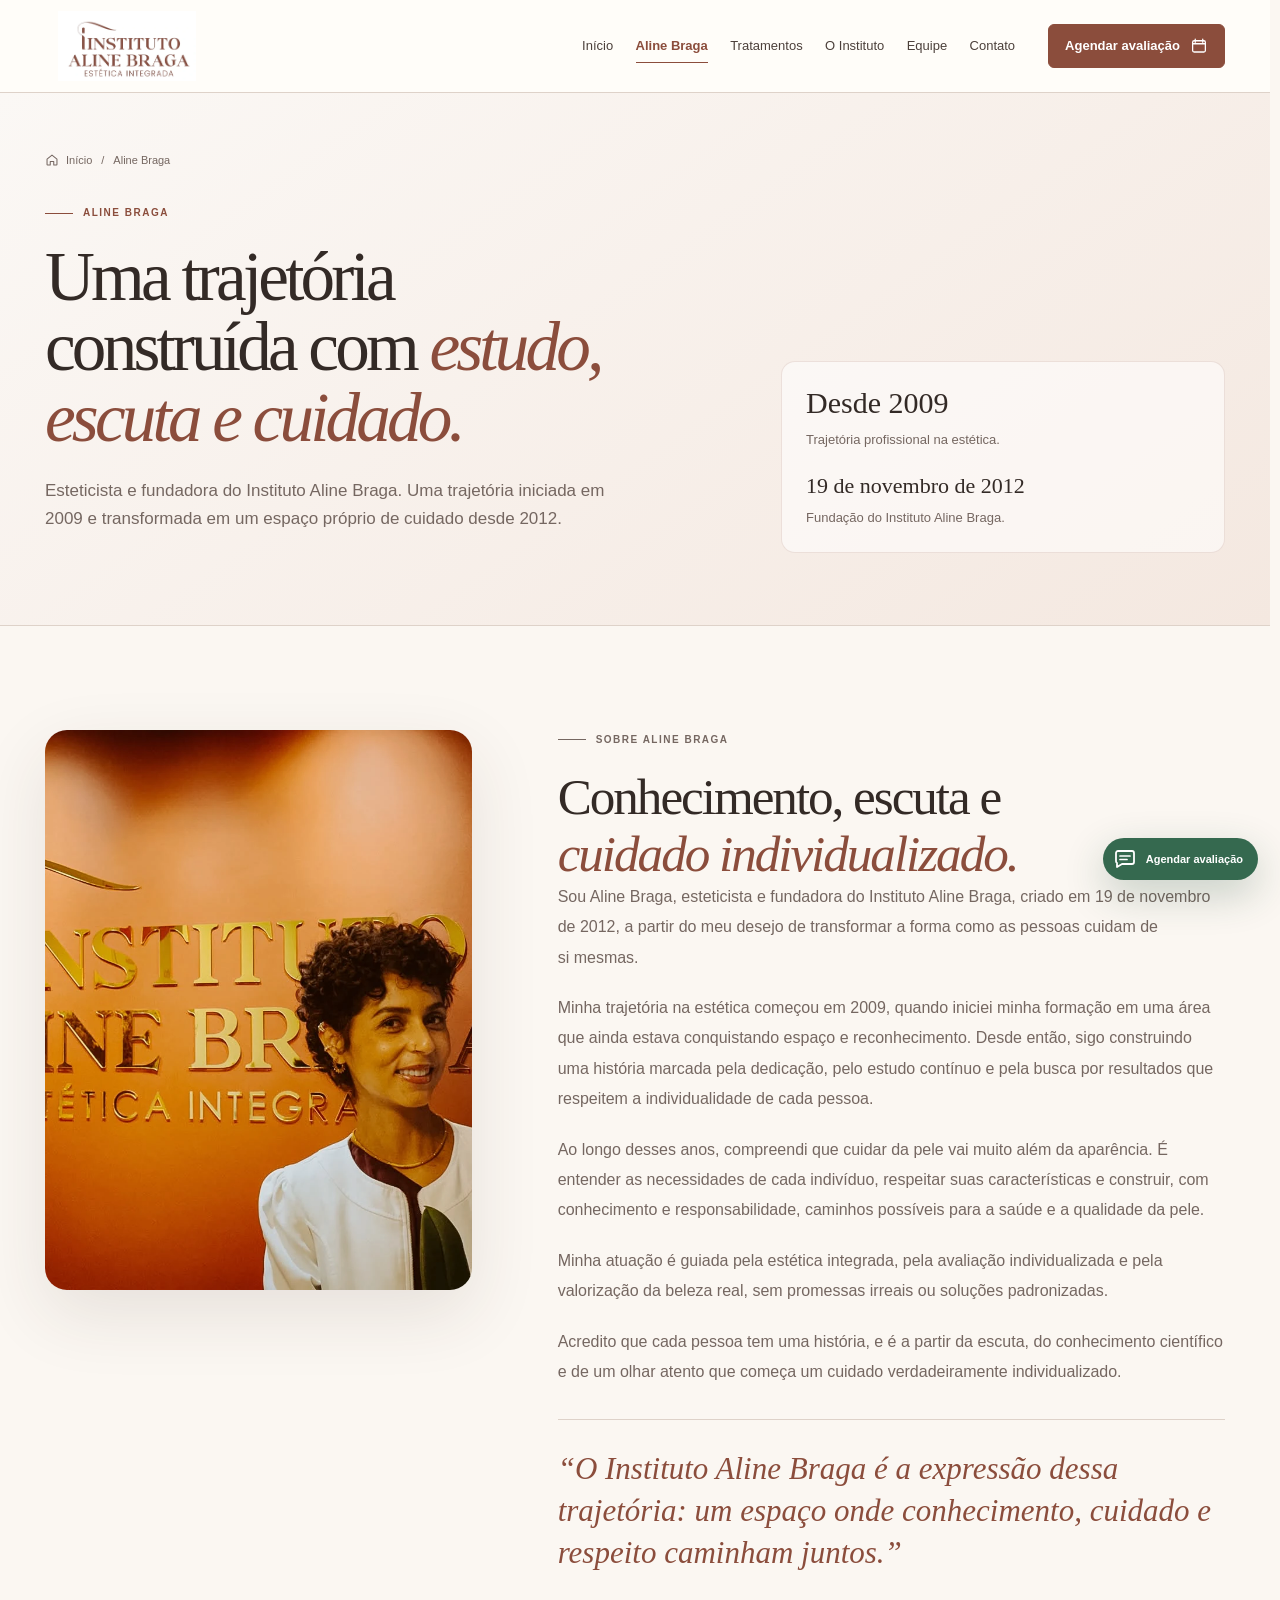
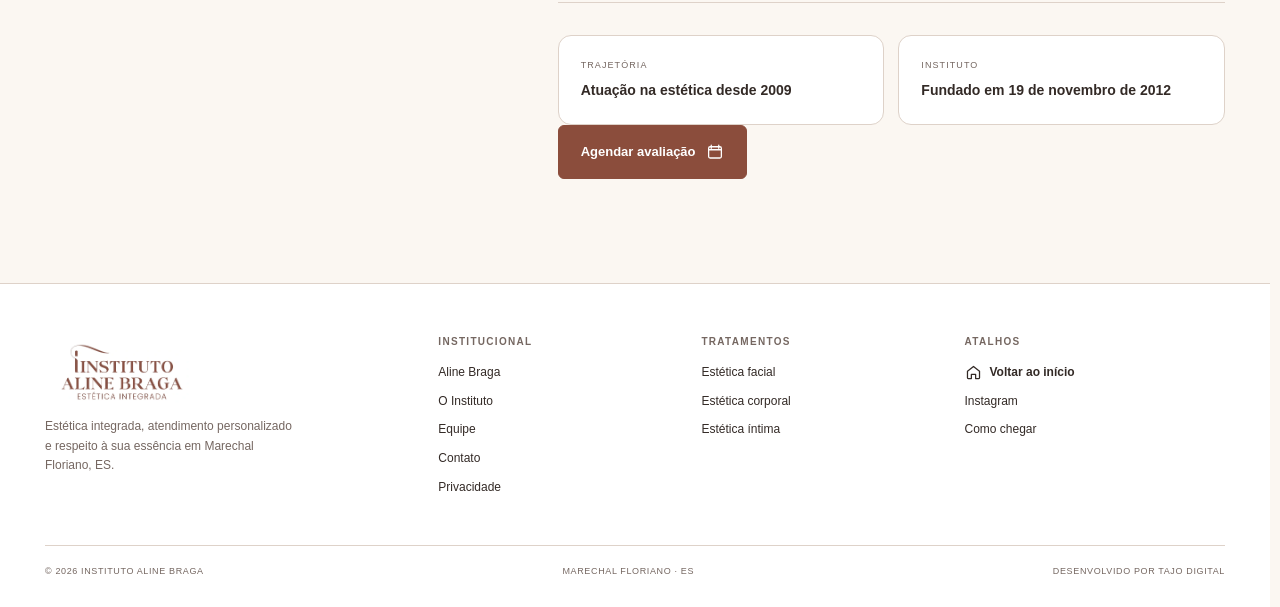
==== commit 2671ec91: "Add files via upload" ====
--- a/aline-braga/index.html
+++ b/aline-braga/index.html
@@ -1,6 +1,6 @@
 <!DOCTYPE html>
 
-<html lang="pt-BR"><head><meta charset="utf-8"/><meta content="width=device-width,initial-scale=1,viewport-fit=cover" name="viewport"/><meta content="#8b4d3c" name="theme-color"/><meta content="light" name="color-scheme"/><title>Aline Braga | Fundadora do Instituto Aline Braga</title><meta name="description" content="Conheça Aline Braga, esteticista e fundadora do Instituto Aline Braga em Marechal Floriano, ES. Trajetória na estética desde 2009 e cuidado individualizado."><meta name="robots" content="index,follow,max-image-preview:large,max-snippet:-1,max-video-preview:-1"><meta content="Instituto Aline Braga" name="author"/><link rel="canonical" href="https://institutoalinebraga.com.br/aline-braga/"><meta content="website" property="og:type"/><meta content="pt_BR" property="og:locale"/><meta content="Instituto Aline Braga" property="og:site_name"/><meta property="og:title" content="Aline Braga | Fundadora do Instituto Aline Braga"><meta property="og:description" content="Conheça Aline Braga, esteticista e fundadora do Instituto Aline Braga em Marechal Floriano, ES. Trajetória na estética desde 2009 e cuidado individualizado."><meta property="og:url" content="https://institutoalinebraga.com.br/aline-braga/"><meta property="og:image" content="https://institutoalinebraga.com.br/assets/images/og-instituto-aline-braga.jpg"><meta property="og:image:alt" content="Instituto Aline Braga — Estética Integrada em Marechal Floriano, ES"><meta name="twitter:card" content="summary_large_image"><meta name="twitter:title" content="Aline Braga | Fundadora do Instituto Aline Braga"><meta name="twitter:description" content="Conheça Aline Braga, esteticista e fundadora do Instituto Aline Braga em Marechal Floriano, ES. Trajetória na estética desde 2009 e cuidado individualizado."><meta name="twitter:image" content="https://institutoalinebraga.com.br/assets/images/og-instituto-aline-braga.jpg"><link href="../manifest.webmanifest" rel="manifest"/><link href="../assets/css/styles.233fbd4708.css" rel="stylesheet"/><script type="application/ld+json">{"@context":"https://schema.org","@graph":[{"@type":"HealthAndBeautyBusiness","@id":"https://institutoalinebraga.com.br/#instituto","name":"Instituto Aline Braga","url":"https://institutoalinebraga.com.br/","telephone":"+55 27 99580-0788","email":"alinebragaesteticista@hotmail.com","description":"Instituto de estética integrada em Marechal Floriano, Espírito Santo, com atendimento personalizado e cuidados faciais, corporais e íntimos.","image":["https://institutoalinebraga.com.br/assets/images/aline-no-instituto.webp","https://institutoalinebraga.com.br/assets/images/recepcao-instituto.webp","https://institutoalinebraga.com.br/assets/images/logo-ambiente.webp"],"logo":"https://institutoalinebraga.com.br/assets/images/logo-oficial.webp","address":{"@type":"PostalAddress","streetAddress":"Rua Santana, 20, 2º andar, sala 201 — Ed. Rossi","addressLocality":"Marechal Floriano","addressRegion":"ES","postalCode":"29255-000","addressCountry":"BR"},"areaServed":{"@type":"City","name":"Marechal Floriano","containedInPlace":{"@type":"State","name":"Espírito Santo"}},"hasMap":"https://www.google.com/maps/search/?api=1&query=Ed.+Rossi+Rua+Santana+20+Marechal+Floriano+ES","sameAs":["https://www.instagram.com/institutoalinebraga/"],"founder":{"@id":"https://institutoalinebraga.com.br/#aline"},"hasOfferCatalog":{"@type":"OfferCatalog","name":"Procedimentos do Instituto Aline Braga","itemListElement":[{"@type":"OfferCatalog","name":"Estética facial","itemListElement":[{"@type":"Offer","itemOffered":{"@type":"Service","name":"Limpeza de pele"}},{"@type":"Offer","itemOffered":{"@type":"Service","name":"Acompanhamento contra acne adolescente e adulto"}},{"@type":"Offer","itemOffered":{"@type":"Service","name":"Peeling químico"}},{"@type":"Offer","itemOffered":{"@type":"Service","name":"Microagulhamento"}},{"@type":"Offer","itemOffered":{"@type":"Service","name":"Tratamento para flacidez"}},{"@type":"Offer","itemOffered":{"@type":"Service","name":"Estímulo de colágeno"}},{"@type":"Offer","itemOffered":{"@type":"Service","name":"Blefaroplastia sem corte"}},{"@type":"Offer","itemOffered":{"@type":"Service","name":"Lipo de papada sem corte"}},{"@type":"Offer","itemOffered":{"@type":"Service","name":"Peeling de plasma"}},{"@type":"Offer","itemOffered":{"@type":"Service","name":"Drenagem linfática facial"}},{"@type":"Offer","itemOffered":{"@type":"Service","name":"Hidratação facial"}},{"@type":"Offer","itemOffered":{"@type":"Service","name":"Tratamento para cicatriz de acne"}},{"@type":"Offer","itemOffered":{"@type":"Service","name":"Dermaplaning"}},{"@type":"Offer","itemOffered":{"@type":"Service","name":"Nutri Gloss Labial"}}]},{"@type":"OfferCatalog","name":"Estética corporal","itemListElement":[{"@type":"Offer","itemOffered":{"@type":"Service","name":"Tratamento para gordura localizada"}},{"@type":"Offer","itemOffered":{"@type":"Service","name":"Tratamento para flacidez"}},{"@type":"Offer","itemOffered":{"@type":"Service","name":"Drenagem linfática"}},{"@type":"Offer","itemOffered":{"@type":"Service","name":"Drenagem linfática pós-operatória"}},{"@type":"Offer","itemOffered":{"@type":"Service","name":"Massagem relaxante"}},{"@type":"Offer","itemOffered":{"@type":"Service","name":"Massagem para tensão muscular com aplicação de ventosas"}},{"@type":"Offer","itemOffered":{"@type":"Service","name":"Limpeza de pele nas costas"}},{"@type":"Offer","itemOffered":{"@type":"Service","name":"Clareamento das axilas"}},{"@type":"Offer","itemOffered":{"@type":"Service","name":"Tratamento para foliculite"}},{"@type":"Offer","itemOffered":{"@type":"Service","name":"Remoção de verrugas e ceratoses"}},{"@type":"Offer","itemOffered":{"@type":"Service","name":"Esfoliação e hidratação nas costas"}},{"@type":"Offer","itemOffered":{"@type":"Service","name":"Corrente Russa – tonificação muscular"}},{"@type":"Offer","itemOffered":{"@type":"Service","name":"Radiofrequência"}},{"@type":"Offer","itemOffered":{"@type":"Service","name":"Aplicação de laser em feridas, fissura mamilar, herpes labial, pós-cirurgia e acne"}}]},{"@type":"OfferCatalog","name":"Estética íntima","itemListElement":[{"@type":"Offer","itemOffered":{"@type":"Service","name":"Depilação a laser"}},{"@type":"Offer","itemOffered":{"@type":"Service","name":"Depilação a cera"}},{"@type":"Offer","itemOffered":{"@type":"Service","name":"Clareamento íntimo"}},{"@type":"Offer","itemOffered":{"@type":"Service","name":"Rejuvenescimento íntimo"}}]}]},"foundingDate":"2012-11-19","employee":[{"@type":"Person","name":"Dra. Thaise Silveira","jobTitle":"Fisioterapia — Especialista em Depilação a Laser","image":"https://institutoalinebraga.com.br/assets/images/thaise-silveira.webp"},{"@type":"Person","name":"Michelle Firmiano","jobTitle":"Psicopedagoga e Neuropsicopedagoga","image":"https://institutoalinebraga.com.br/assets/images/michelle-firmiano.webp"},{"@type":"Person","name":"Ana Capeline","jobTitle":"Especialista em remoção de micropigmentação e tatuagem","image":"https://institutoalinebraga.com.br/assets/images/ana-capeline.webp"},{"@type":"Person","name":"Dra. Francine Martins","jobTitle":"Psicóloga","image":"https://institutoalinebraga.com.br/assets/images/francine-martins.webp"},{"@type":"Person","name":"Dra. Maria Luiza Peterle","jobTitle":"Psicóloga","image":"https://institutoalinebraga.com.br/assets/images/maria-luiza-peterle.webp"}]},{"@type":"Person","@id":"https://institutoalinebraga.com.br/#aline","name":"Aline Braga Endlich","jobTitle":"Esteticista","worksFor":{"@id":"https://institutoalinebraga.com.br/#instituto"},"description":"Esteticista por formação, pós-graduada em Saúde da Mulher e em aprofundamento em Anatomia e Fisiologia Humana."},{"@type":"WebSite","@id":"https://institutoalinebraga.com.br/#website","name":"Instituto Aline Braga","url":"https://institutoalinebraga.com.br/","inLanguage":"pt-BR","publisher":{"@id":"https://institutoalinebraga.com.br/#instituto"}},{"@type":"WebPage","@id":"https://institutoalinebraga.com.br/aline-braga/#pagina","url":"https://institutoalinebraga.com.br/aline-braga/","name":"Aline Braga | Esteticista em Marechal Floriano | Instituto Aline Braga","description":"Conheça a trajetória, formação e proposta de atendimento de Aline Braga, esteticista do Instituto Aline Braga em Marechal Floriano, ES.","inLanguage":"pt-BR","isPartOf":{"@id":"https://institutoalinebraga.com.br/#website"},"about":{"@id":"https://institutoalinebraga.com.br/#instituto"}}]}</script><meta name="googlebot" content="index,follow,max-image-preview:large,max-snippet:-1"><meta name="application-name" content="Instituto Aline Braga"><meta property="og:image:secure_url" content="https://institutoalinebraga.com.br/assets/images/og-instituto-aline-braga.jpg"><meta property="og:image:type" content="image/jpeg"><meta property="og:image:width" content="1200"><meta property="og:image:height" content="630"><meta name="twitter:image:alt" content="Instituto Aline Braga — Estética Integrada em Marechal Floriano, ES"><link rel="icon" type="image/png" sizes="32x32" href="../assets/images/favicon-google-v14-32.png"><link rel="icon" type="image/png" sizes="48x48" href="../assets/images/favicon-google-v14-48.png"><link rel="icon" type="image/png" sizes="16x16" href="../assets/images/favicon-google-v14-16.png"><link rel="shortcut icon" href="../favicon-google-v14.ico"><link rel="apple-touch-icon" sizes="180x180" href="../assets/images/apple-touch-icon-v14.png"><meta name="geo.region" content="BR-ES"><meta name="geo.placename" content="Marechal Floriano"><script type="application/ld+json">{"@context":"https://schema.org","@type":"BreadcrumbList","itemListElement":[{"@type":"ListItem","position":1,"name":"Início","item":"https://institutoalinebraga.com.br/"},{"@type":"ListItem","position":2,"name":"Aline Braga","item":"https://institutoalinebraga.com.br/aline-braga/"}]}</script></head><body><a class="skip-link" href="#conteudo">Ir para o conteúdo</a><div aria-hidden="true" id="scroll-progress"></div><header class="site-header"><div class="container header-inner"><a aria-label="Instituto Aline Braga — início" class="brand" href="/"><img alt="Instituto Aline Braga — Estética Integrada" height="104" src="../assets/images/logo-oficial.webp" width="206"/></a><nav aria-label="Navegação principal" class="desktop-nav"><a class="" href="/">Início</a><a aria-current="page" class="active" href="/aline-braga/">Aline Braga</a><a class="" href="/tratamentos/">Tratamentos</a><a class="" href="/instituto/">O Instituto</a><a href="/equipe/">Equipe</a><a class="" href="/contato/">Contato</a></nav><a class="button button-small header-cta" href="https://wa.me/5527995800788?text=Ol%C3%A1%2C%20Aline%21%20Vim%20pelo%20site%20do%20Instituto%20e%20gostaria%20de%20agendar%20uma%20avalia%C3%A7%C3%A3o." rel="noopener noreferrer" target="_blank">Agendar avaliação<span aria-hidden="true" class="icon icon-calendar"></span></a><button aria-controls="mobile-menu" aria-expanded="false" aria-label="Abrir menu" class="menu-toggle" type="button"><span></span><span></span></button></div><nav aria-label="Navegação mobile" class="mobile-nav" id="mobile-menu"><a href="/">Início<span aria-hidden="true" class="icon icon-arrow-right"></span></a><a aria-current="page" href="/aline-braga/">Aline Braga<span aria-hidden="true" class="icon icon-arrow-right"></span></a><a href="/tratamentos/">Tratamentos<span aria-hidden="true" class="icon icon-arrow-right"></span></a><a href="/instituto/">O Instituto<span aria-hidden="true" class="icon icon-arrow-right"></span></a><a href="/equipe/">Equipe<span aria-hidden="true" class="icon icon-arrow-right"></span></a><a href="/contato/">Contato<span aria-hidden="true" class="icon icon-arrow-right"></span></a><a class="button" href="https://wa.me/5527995800788?text=Ol%C3%A1%2C%20Aline%21%20Vim%20pelo%20site%20do%20Instituto%20e%20gostaria%20de%20agendar%20uma%20avalia%C3%A7%C3%A3o." rel="noopener noreferrer" target="_blank">Agendar avaliação<span aria-hidden="true" class="icon icon-calendar"></span></a></nav></header><main id="conteudo"><section class="page-hero"><div class="container"><nav aria-label="Você está aqui" class="breadcrumbs"><a href="/"><span aria-hidden="true" class="icon icon-home"></span>Início</a><span>/</span><span aria-current="page">Aline Braga</span></nav><div class="page-hero-grid"><div><p class="eyebrow">Aline Braga</p><h1>Uma trajetória construída com <em>estudo, escuta e cuidado.</em></h1><p>Esteticista e fundadora do Instituto Aline Braga. Uma trajetória iniciada em 2009 e transformada em um espaço próprio de cuidado desde 2012.</p></div><aside class="page-hero-aside"><strong>Desde 2009</strong><p>Trajetória profissional na estética.</p><strong class="aside-secondary">19 de novembro de 2012</strong><p>Fundação do Instituto Aline Braga.</p></aside></div></div></section><section class="section"><div class="container profile-grid"><figure class="profile-photo reveal"><img alt="Aline Braga no Instituto Aline Braga" height="960" src="../assets/images/aline-no-instituto.webp" width="1280"/></figure><article class="profile-copy reveal"><p class="eyebrow">Sobre Aline Braga</p>
+<html lang="pt-BR"><head><meta charset="utf-8"/><meta content="width=device-width,initial-scale=1,viewport-fit=cover" name="viewport"/><meta content="#8b4d3c" name="theme-color"/><meta content="light" name="color-scheme"/><title>Aline Braga | Fundadora do Instituto Aline Braga</title><meta name="description" content="Conheça Aline Braga, esteticista e fundadora do Instituto Aline Braga em Marechal Floriano, ES. Trajetória na estética desde 2009 e cuidado individualizado."><meta name="robots" content="index,follow,max-image-preview:large,max-snippet:-1,max-video-preview:-1"><meta content="Instituto Aline Braga" name="author"/><link rel="canonical" href="https://institutoalinebraga.com.br/aline-braga/"><meta content="website" property="og:type"/><meta content="pt_BR" property="og:locale"/><meta content="Instituto Aline Braga" property="og:site_name"/><meta property="og:title" content="Aline Braga | Fundadora do Instituto Aline Braga"><meta property="og:description" content="Conheça Aline Braga, esteticista e fundadora do Instituto Aline Braga em Marechal Floriano, ES. Trajetória na estética desde 2009 e cuidado individualizado."><meta property="og:url" content="https://institutoalinebraga.com.br/aline-braga/"><meta property="og:image" content="https://institutoalinebraga.com.br/assets/images/og-instituto-aline-braga.jpg"><meta property="og:image:alt" content="Instituto Aline Braga — Estética Integrada em Marechal Floriano, ES"><meta name="twitter:card" content="summary_large_image"><meta name="twitter:title" content="Aline Braga | Fundadora do Instituto Aline Braga"><meta name="twitter:description" content="Conheça Aline Braga, esteticista e fundadora do Instituto Aline Braga em Marechal Floriano, ES. Trajetória na estética desde 2009 e cuidado individualizado."><meta name="twitter:image" content="https://institutoalinebraga.com.br/assets/images/og-instituto-aline-braga.jpg"><link href="../manifest.webmanifest" rel="manifest"/><link href="../assets/css/styles.d3ea3157d2.css" rel="stylesheet"/><script type="application/ld+json">{"@context":"https://schema.org","@graph":[{"@type":"HealthAndBeautyBusiness","@id":"https://institutoalinebraga.com.br/#instituto","name":"Instituto Aline Braga","url":"https://institutoalinebraga.com.br/","telephone":"+55 27 99580-0788","email":"alinebragaesteticista@hotmail.com","description":"Instituto de estética integrada em Marechal Floriano, Espírito Santo, com atendimento personalizado e cuidados faciais, corporais e íntimos.","image":["https://institutoalinebraga.com.br/assets/images/aline-no-instituto.webp","https://institutoalinebraga.com.br/assets/images/recepcao-instituto.webp","https://institutoalinebraga.com.br/assets/images/logo-ambiente.webp"],"logo":"https://institutoalinebraga.com.br/assets/images/logo-oficial.webp","address":{"@type":"PostalAddress","streetAddress":"Rua Santana, 20, 2º andar, sala 201 — Ed. Rossi","addressLocality":"Marechal Floriano","addressRegion":"ES","postalCode":"29255-000","addressCountry":"BR"},"areaServed":{"@type":"City","name":"Marechal Floriano","containedInPlace":{"@type":"State","name":"Espírito Santo"}},"hasMap":"https://www.google.com/maps/search/?api=1&query=Ed.+Rossi+Rua+Santana+20+Marechal+Floriano+ES","sameAs":["https://www.instagram.com/institutoalinebraga/"],"founder":{"@id":"https://institutoalinebraga.com.br/#aline"},"hasOfferCatalog":{"@type":"OfferCatalog","name":"Procedimentos do Instituto Aline Braga","itemListElement":[{"@type":"OfferCatalog","name":"Estética facial","itemListElement":[{"@type":"Offer","itemOffered":{"@type":"Service","name":"Limpeza de pele"}},{"@type":"Offer","itemOffered":{"@type":"Service","name":"Acompanhamento contra acne adolescente e adulto"}},{"@type":"Offer","itemOffered":{"@type":"Service","name":"Peeling químico"}},{"@type":"Offer","itemOffered":{"@type":"Service","name":"Microagulhamento"}},{"@type":"Offer","itemOffered":{"@type":"Service","name":"Tratamento para flacidez"}},{"@type":"Offer","itemOffered":{"@type":"Service","name":"Estímulo de colágeno"}},{"@type":"Offer","itemOffered":{"@type":"Service","name":"Blefaroplastia sem corte"}},{"@type":"Offer","itemOffered":{"@type":"Service","name":"Lipo de papada sem corte"}},{"@type":"Offer","itemOffered":{"@type":"Service","name":"Peeling de plasma"}},{"@type":"Offer","itemOffered":{"@type":"Service","name":"Drenagem linfática facial"}},{"@type":"Offer","itemOffered":{"@type":"Service","name":"Hidratação facial"}},{"@type":"Offer","itemOffered":{"@type":"Service","name":"Tratamento para cicatriz de acne"}},{"@type":"Offer","itemOffered":{"@type":"Service","name":"Dermaplaning"}},{"@type":"Offer","itemOffered":{"@type":"Service","name":"Nutri Gloss Labial"}}]},{"@type":"OfferCatalog","name":"Estética corporal","itemListElement":[{"@type":"Offer","itemOffered":{"@type":"Service","name":"Tratamento para gordura localizada"}},{"@type":"Offer","itemOffered":{"@type":"Service","name":"Tratamento para flacidez"}},{"@type":"Offer","itemOffered":{"@type":"Service","name":"Drenagem linfática"}},{"@type":"Offer","itemOffered":{"@type":"Service","name":"Drenagem linfática pós-operatória"}},{"@type":"Offer","itemOffered":{"@type":"Service","name":"Massagem relaxante"}},{"@type":"Offer","itemOffered":{"@type":"Service","name":"Massagem para tensão muscular com aplicação de ventosas"}},{"@type":"Offer","itemOffered":{"@type":"Service","name":"Limpeza de pele nas costas"}},{"@type":"Offer","itemOffered":{"@type":"Service","name":"Clareamento das axilas"}},{"@type":"Offer","itemOffered":{"@type":"Service","name":"Tratamento para foliculite"}},{"@type":"Offer","itemOffered":{"@type":"Service","name":"Remoção de verrugas e ceratoses"}},{"@type":"Offer","itemOffered":{"@type":"Service","name":"Esfoliação e hidratação nas costas"}},{"@type":"Offer","itemOffered":{"@type":"Service","name":"Corrente Russa – tonificação muscular"}},{"@type":"Offer","itemOffered":{"@type":"Service","name":"Radiofrequência"}},{"@type":"Offer","itemOffered":{"@type":"Service","name":"Aplicação de laser em feridas, fissura mamilar, herpes labial, pós-cirurgia e acne"}}]},{"@type":"OfferCatalog","name":"Estética íntima","itemListElement":[{"@type":"Offer","itemOffered":{"@type":"Service","name":"Depilação a laser"}},{"@type":"Offer","itemOffered":{"@type":"Service","name":"Depilação a cera"}},{"@type":"Offer","itemOffered":{"@type":"Service","name":"Clareamento íntimo"}},{"@type":"Offer","itemOffered":{"@type":"Service","name":"Rejuvenescimento íntimo"}}]}]},"foundingDate":"2012-11-19","employee":[{"@type":"Person","name":"Dra. Thaise Silveira","jobTitle":"Fisioterapia — Especialista em Depilação a Laser","image":"https://institutoalinebraga.com.br/assets/images/thaise-silveira.webp"},{"@type":"Person","name":"Michelle Firmiano","jobTitle":"Psicopedagoga e Neuropsicopedagoga","image":"https://institutoalinebraga.com.br/assets/images/michelle-firmiano.webp"},{"@type":"Person","name":"Ana Capeline","jobTitle":"Especialista em remoção de micropigmentação e tatuagem","image":"https://institutoalinebraga.com.br/assets/images/ana-capeline.webp"},{"@type":"Person","name":"Dra. Francine Martins","jobTitle":"Psicóloga","image":"https://institutoalinebraga.com.br/assets/images/francine-martins.webp"},{"@type":"Person","name":"Dra. Maria Luiza Peterle","jobTitle":"Psicóloga","image":"https://institutoalinebraga.com.br/assets/images/maria-luiza-peterle.webp"}]},{"@type":"Person","@id":"https://institutoalinebraga.com.br/#aline","name":"Aline Braga Endlich","jobTitle":"Esteticista","worksFor":{"@id":"https://institutoalinebraga.com.br/#instituto"},"description":"Esteticista por formação, pós-graduada em Saúde da Mulher e em aprofundamento em Anatomia e Fisiologia Humana."},{"@type":"WebSite","@id":"https://institutoalinebraga.com.br/#website","name":"Instituto Aline Braga","url":"https://institutoalinebraga.com.br/","inLanguage":"pt-BR","publisher":{"@id":"https://institutoalinebraga.com.br/#instituto"}},{"@type":"WebPage","@id":"https://institutoalinebraga.com.br/aline-braga/#pagina","url":"https://institutoalinebraga.com.br/aline-braga/","name":"Aline Braga | Esteticista em Marechal Floriano | Instituto Aline Braga","description":"Conheça a trajetória, formação e proposta de atendimento de Aline Braga, esteticista do Instituto Aline Braga em Marechal Floriano, ES.","inLanguage":"pt-BR","isPartOf":{"@id":"https://institutoalinebraga.com.br/#website"},"about":{"@id":"https://institutoalinebraga.com.br/#instituto"}}]}</script><meta name="googlebot" content="index,follow,max-image-preview:large,max-snippet:-1"><meta name="application-name" content="Instituto Aline Braga"><meta property="og:image:secure_url" content="https://institutoalinebraga.com.br/assets/images/og-instituto-aline-braga.jpg"><meta property="og:image:type" content="image/jpeg"><meta property="og:image:width" content="1200"><meta property="og:image:height" content="630"><meta name="twitter:image:alt" content="Instituto Aline Braga — Estética Integrada em Marechal Floriano, ES"><link rel="icon" type="image/png" sizes="32x32" href="../assets/images/favicon-google-v14-32.png"><link rel="icon" type="image/png" sizes="48x48" href="../assets/images/favicon-google-v14-48.png"><link rel="icon" type="image/png" sizes="16x16" href="../assets/images/favicon-google-v14-16.png"><link rel="shortcut icon" href="../favicon-google-v14.ico"><link rel="apple-touch-icon" sizes="180x180" href="../assets/images/apple-touch-icon-v14.png"><meta name="geo.region" content="BR-ES"><meta name="geo.placename" content="Marechal Floriano"><script type="application/ld+json">{"@context":"https://schema.org","@type":"BreadcrumbList","itemListElement":[{"@type":"ListItem","position":1,"name":"Início","item":"https://institutoalinebraga.com.br/"},{"@type":"ListItem","position":2,"name":"Aline Braga","item":"https://institutoalinebraga.com.br/aline-braga/"}]}</script></head><body><a class="skip-link" href="#conteudo">Ir para o conteúdo</a><div aria-hidden="true" id="scroll-progress"></div><header class="site-header"><div class="container header-inner"><a aria-label="Instituto Aline Braga — início" class="brand" href="/"><img alt="Instituto Aline Braga — Estética Integrada" height="104" src="../assets/images/logo-oficial.webp" width="206"/></a><nav aria-label="Navegação principal" class="desktop-nav"><a class="" href="/">Início</a><a aria-current="page" class="active" href="/aline-braga/">Aline Braga</a><a class="" href="/tratamentos/">Tratamentos</a><a class="" href="/instituto/">O Instituto</a><a href="/equipe/">Equipe</a><a class="" href="/contato/">Contato</a></nav><a class="button button-small header-cta" href="https://wa.me/5527995800788?text=Ol%C3%A1%2C%20Aline%21%20Vim%20pelo%20site%20do%20Instituto%20e%20gostaria%20de%20agendar%20uma%20avalia%C3%A7%C3%A3o." rel="noopener noreferrer" target="_blank">Agendar avaliação<span aria-hidden="true" class="icon icon-calendar"></span></a><button aria-controls="mobile-menu" aria-expanded="false" aria-label="Abrir menu" class="menu-toggle" type="button"><span></span><span></span></button></div><nav aria-label="Navegação mobile" class="mobile-nav" id="mobile-menu"><a href="/">Início<span aria-hidden="true" class="icon icon-arrow-right"></span></a><a aria-current="page" href="/aline-braga/">Aline Braga<span aria-hidden="true" class="icon icon-arrow-right"></span></a><a href="/tratamentos/">Tratamentos<span aria-hidden="true" class="icon icon-arrow-right"></span></a><a href="/instituto/">O Instituto<span aria-hidden="true" class="icon icon-arrow-right"></span></a><a href="/equipe/">Equipe<span aria-hidden="true" class="icon icon-arrow-right"></span></a><a href="/contato/">Contato<span aria-hidden="true" class="icon icon-arrow-right"></span></a><a class="button" href="https://wa.me/5527995800788?text=Ol%C3%A1%2C%20Aline%21%20Vim%20pelo%20site%20do%20Instituto%20e%20gostaria%20de%20agendar%20uma%20avalia%C3%A7%C3%A3o." rel="noopener noreferrer" target="_blank">Agendar avaliação<span aria-hidden="true" class="icon icon-calendar"></span></a></nav></header><main id="conteudo"><section class="page-hero"><div class="container"><nav aria-label="Você está aqui" class="breadcrumbs"><a href="/"><span aria-hidden="true" class="icon icon-home"></span>Início</a><span>/</span><span aria-current="page">Aline Braga</span></nav><div class="page-hero-grid"><div><p class="eyebrow">Aline Braga</p><h1>Uma trajetória construída com <em>estudo, escuta e cuidado.</em></h1><p>Esteticista e fundadora do Instituto Aline Braga. Uma trajetória iniciada em 2009 e transformada em um espaço próprio de cuidado desde 2012.</p></div><aside class="page-hero-aside"><strong>Desde 2009</strong><p>Trajetória profissional na estética.</p><strong class="aside-secondary">19 de novembro de 2012</strong><p>Fundação do Instituto Aline Braga.</p></aside></div></div></section><section class="section"><div class="container profile-grid"><figure class="profile-photo reveal"><img alt="Aline Braga no Instituto Aline Braga" height="960" src="../assets/images/aline-no-instituto.webp" width="1280"/></figure><article class="profile-copy reveal"><p class="eyebrow">Sobre Aline Braga</p>
 <h2>Conhecimento, escuta e <em>cuidado individualizado.</em></h2>
 <p class="lead">Sou Aline Braga, esteticista e fundadora do Instituto Aline Braga, criado em 19 de novembro de 2012, a partir do meu desejo de transformar a forma como as pessoas cuidam de si mesmas.</p>
 <p>Minha trajetória na estética começou em 2009, quando iniciei minha formação em uma área que ainda estava conquistando espaço e reconhecimento. Desde então, sigo construindo uma história marcada pela dedicação, pelo estudo contínuo e pela busca por resultados que respeitem a individualidade de cada pessoa.</p>
--- a/assets/css/styles.d3ea3157d2.css
+++ b/assets/css/styles.d3ea3157d2.css
@@ -0,0 +1,292 @@
+:root{--brand:#8b4d3c;--brand-dark:#67382e;--gold:#b78b46;--cream:#fbf7f2;--surface:#fffdf9;--sand:#f2e2d7;--dark:#382923;--ink:#332a26;--muted:#756761;--line:#ded2c9;--serif:Georgia,'Times New Roman',serif;--sans:'Segoe UI',-apple-system,BlinkMacSystemFont,Arial,sans-serif;--header:92px;--shadow:0 24px 70px rgba(62,42,34,.11);--ease:cubic-bezier(.22,1,.36,1)}*{box-sizing:border-box}html{scroll-behavior:smooth;scroll-padding-top:calc(var(--header) + 22px);scrollbar-gutter:stable;scrollbar-width:thin;scrollbar-color:#aa7866 #f6eee8}body{margin:0;background:var(--cream);color:var(--ink);font:16px/1.65 var(--sans);-webkit-font-smoothing:antialiased;overflow-x:hidden}body.menu-open{overflow:hidden}img{display:block;max-width:100%;height:auto}figure,blockquote{margin:0}a{color:inherit;text-decoration:none}button,a,summary{-webkit-tap-highlight-color:transparent}button{font:inherit}p{margin:0 0 20px;text-wrap:pretty}h1,h2,h3{margin:0;font-family:var(--serif);font-weight:400;text-wrap:balance}h1{font-size:clamp(48px,6vw,84px);line-height:1.02;letter-spacing:-.055em}h2{font-size:clamp(36px,4vw,58px);line-height:1.1;letter-spacing:-.04em}h3{font-size:28px;line-height:1.2}em{font-weight:400;color:var(--brand)}::selection{background:var(--sand);color:var(--dark)}:focus-visible{outline:3px solid var(--brand);outline-offset:4px}.container{width:min(1180px,calc(100% - 80px));margin-inline:auto}.section{padding:104px 0}.section-soft{background:#f3ebe5}.section-dark{background:var(--dark);color:#fff}.eyebrow{display:flex;align-items:center;gap:10px;color:var(--brand);font-size:10px;font-weight:700;letter-spacing:.15em;text-transform:uppercase;margin:0 0 20px}.eyebrow::before{content:'';width:28px;height:1px;background:currentColor}.lead{font-size:20px;line-height:1.75}.muted{color:var(--muted)}.skip-link{position:fixed;z-index:2000;top:12px;left:12px;background:#fff;padding:11px 15px;transform:translateY(-180%);border:1px solid var(--line)}.skip-link:focus{transform:none}.icon{display:inline-block;width:18px;height:18px;flex:0 0 auto;background:currentColor;mask-repeat:no-repeat;mask-position:center;mask-size:contain;-webkit-mask-repeat:no-repeat;-webkit-mask-position:center;-webkit-mask-size:contain}.icon-home{mask-image:url('../icons/home.svg');-webkit-mask-image:url('../icons/home.svg')}.icon-arrow-right{mask-image:url('../icons/arrow-right.svg');-webkit-mask-image:url('../icons/arrow-right.svg')}.icon-arrow-up{mask-image:url('../icons/arrow-up.svg');-webkit-mask-image:url('../icons/arrow-up.svg')}.icon-calendar{mask-image:url('../icons/calendar.svg');-webkit-mask-image:url('../icons/calendar.svg')}.icon-message{mask-image:url('../icons/message.svg');-webkit-mask-image:url('../icons/message.svg')}.icon-pin{mask-image:url('../icons/pin.svg');-webkit-mask-image:url('../icons/pin.svg')}.icon-phone{mask-image:url('../icons/phone.svg');-webkit-mask-image:url('../icons/phone.svg')}.icon-instagram{mask-image:url('../icons/instagram.svg');-webkit-mask-image:url('../icons/instagram.svg')}.icon-check{mask-image:url('../icons/check.svg');-webkit-mask-image:url('../icons/check.svg')}.icon-person{mask-image:url('../icons/person.svg');-webkit-mask-image:url('../icons/person.svg')}.icon-layers{mask-image:url('../icons/layers.svg');-webkit-mask-image:url('../icons/layers.svg')}.icon-building{mask-image:url('../icons/building.svg');-webkit-mask-image:url('../icons/building.svg')}.icon-sparkle{mask-image:url('../icons/sparkle.svg');-webkit-mask-image:url('../icons/sparkle.svg')}#scroll-progress{position:fixed;z-index:1500;top:0;left:0;width:100%;height:3px;background:linear-gradient(90deg,var(--brand-dark),#c58970,var(--gold));transform:scaleX(0);transform-origin:left;pointer-events:none}.button{display:inline-flex;align-items:center;justify-content:center;gap:10px;min-height:54px;padding:14px 22px;border:1px solid var(--brand);border-radius:6px;background:var(--brand);color:#fff;font-size:13px;font-weight:700;transition:background .25s,transform .25s,box-shadow .25s}.button:hover{background:var(--brand-dark);border-color:var(--brand-dark);box-shadow:0 14px 36px rgba(103,56,46,.18);transform:translateY(-1px)}.button-small{min-height:44px;padding:10px 16px}.button-outline{background:transparent;color:var(--brand)}.button-outline:hover{color:#fff}.button-light{background:#fff;color:var(--dark);border-color:#fff}.text-link{display:inline-flex;align-items:center;gap:10px;font-size:13px;font-weight:700;color:var(--brand);border-bottom:1px solid currentColor;padding:5px 0}.site-header{position:sticky;top:0;z-index:1000;background:rgba(255,253,249,.95);border-bottom:1px solid var(--line);backdrop-filter:blur(16px);transition:box-shadow .25s}.site-header.scrolled{box-shadow:0 10px 35px rgba(61,41,34,.08)}.header-inner{height:var(--header);display:flex;align-items:center;gap:26px}.brand{display:block;flex:0 0 auto}.brand img{width:164px;height:70px;object-fit:contain}.desktop-nav{display:flex;gap:27px;margin-left:auto}.desktop-nav a{position:relative;padding:14px 0;font-size:13px;color:#4c403b}.desktop-nav a::after{content:'';position:absolute;left:0;bottom:8px;width:100%;height:1px;background:var(--brand);transform:scaleX(0);transform-origin:left;transition:transform .25s}.desktop-nav a:hover::after,.desktop-nav a.active::after{transform:scaleX(1)}.desktop-nav a.active{color:var(--brand);font-weight:700}.header-cta{margin-left:7px}.menu-toggle{display:none;margin-left:auto;width:46px;height:46px;border:0;background:transparent}.menu-toggle span{display:block;width:25px;height:1px;background:var(--ink);margin:7px auto;transition:.2s}.menu-toggle[aria-expanded=true] span:first-child{transform:translateY(4px) rotate(45deg)}.menu-toggle[aria-expanded=true] span:last-child{transform:translateY(-4px) rotate(-45deg)}.mobile-nav{display:none}.hero{position:relative;overflow:hidden;padding:66px 0 38px;background:linear-gradient(135deg,#fcfaf7,#f3e5dc)}.hero::before{content:'';position:absolute;width:600px;height:600px;border-radius:50%;right:-230px;top:-300px;background:radial-gradient(circle,rgba(139,77,60,.13),transparent 68%)}.hero-grid{display:grid;grid-template-columns:1.03fr .97fr;gap:78px;align-items:center}.hero-copy{position:relative;z-index:2}.hero-copy h1{max-width:760px}.hero-copy .lead{max-width:650px;color:var(--muted);margin-top:28px}.hero-actions{display:flex;flex-wrap:wrap;align-items:center;gap:18px;margin-top:34px}.hero-trust{display:grid;grid-template-columns:repeat(3,1fr);margin-top:42px;border-block:1px solid rgba(139,77,60,.18)}.hero-trust div{padding:17px 16px 17px 0}.hero-trust div+div{border-left:1px solid rgba(139,77,60,.15);padding-left:16px}.hero-trust strong{display:block;font:400 20px/1.2 var(--serif)}.hero-trust span{display:block;font-size:10px;letter-spacing:.08em;text-transform:uppercase;color:var(--muted);margin-top:5px}.hero-visual{position:relative;min-height:585px}.hero-photo{position:absolute;inset:18px 36px 18px 56px;border-radius:200px 28px 28px 28px;overflow:hidden;background:#dccabe;box-shadow:var(--shadow)}.hero-photo img{width:100%;height:100%;object-fit:cover;object-position:52% 40%}.hero-card{position:absolute;z-index:2;left:2px;bottom:45px;display:flex;gap:12px;align-items:center;padding:15px 17px;background:rgba(255,255,255,.9);border:1px solid rgba(139,77,60,.14);border-radius:14px;box-shadow:var(--shadow);backdrop-filter:blur(12px)}.hero-card .icon{color:var(--brand);width:23px;height:23px}.hero-card small,.hero-card strong{display:block}.hero-card small{font-size:9px;letter-spacing:.12em;text-transform:uppercase;color:var(--muted)}.hero-card strong{font:400 16px/1.25 var(--serif);margin-top:2px}.portal-section{padding:92px 0}.section-heading{display:grid;grid-template-columns:1.15fr .85fr;gap:70px;align-items:end;margin-bottom:44px}.section-heading>p{color:var(--muted);max-width:460px;margin:0}.portal-grid{display:grid;grid-template-columns:repeat(4,1fr);gap:15px}.portal-card{display:flex;flex-direction:column;min-height:320px;padding:26px;border:1px solid rgba(139,77,60,.14);border-radius:16px;background:rgba(255,255,255,.76);transition:transform .25s,box-shadow .25s,border-color .25s}.portal-card:hover{transform:translateY(-5px);box-shadow:var(--shadow);border-color:rgba(139,77,60,.28)}.portal-icon{width:50px;height:50px;border:1px solid var(--line);border-radius:14px;display:grid;place-items:center;color:var(--brand);background:#fff;margin-bottom:34px}.portal-icon .icon{width:24px;height:24px}.portal-card small{font-size:9px;text-transform:uppercase;letter-spacing:.14em;color:var(--muted)}.portal-card h3{font-size:30px;margin:9px 0 11px}.portal-card p{font-size:13px;color:var(--muted)}.portal-card .card-action{display:flex;align-items:center;justify-content:space-between;margin-top:auto;padding-top:18px;border-top:1px solid var(--line);font-size:12px;font-weight:700;color:var(--brand)}.split{display:grid;grid-template-columns:.92fr 1.08fr;gap:80px;align-items:center}.image-frame{overflow:hidden;border-radius:24px 120px 24px 24px;box-shadow:var(--shadow);background:#eadbd1}.image-frame img{width:100%;height:570px;object-fit:cover}.image-frame.aline img{object-position:50% 15%}.copy>p:not(.eyebrow){color:var(--muted);line-height:1.86}.copy .lead{color:var(--ink)}.feature-list{list-style:none;margin:30px 0;padding:0;border-top:1px solid var(--line)}.feature-list li{display:grid;grid-template-columns:28px 1fr;gap:13px;padding:17px 0;border-bottom:1px solid var(--line)}.feature-list .icon{color:var(--brand);width:20px;height:20px;margin-top:2px}.feature-list strong{display:block;font-size:14px}.feature-list span{display:block;font-size:12px;color:var(--muted);margin-top:3px}.treatment-preview-grid{display:grid;grid-template-columns:repeat(3,1fr);gap:16px}.treatment-preview{display:flex;flex-direction:column;min-height:390px;padding:30px;border:1px solid var(--line);border-radius:16px;background:#fff}.treatment-preview .number{font:400 40px/1 var(--serif);color:#c9aa99}.treatment-preview h3{font-size:32px;margin:34px 0 12px}.treatment-preview p{color:var(--muted);font-size:13px}.treatment-preview .count{font-size:10px;letter-spacing:.11em;text-transform:uppercase;color:var(--brand);margin-bottom:16px}.treatment-preview .text-link{margin-top:auto;align-self:flex-start}.institute-preview{background:var(--dark);color:#fff}.institute-preview .eyebrow{color:#e8bda9}.institute-preview .copy>p:not(.eyebrow){color:#d8c9c2}.reception-stack{position:relative;min-height:560px}.reception-main{position:absolute;inset:0 62px 50px 0;border-radius:30px 130px 30px 30px;overflow:hidden;box-shadow:0 34px 80px rgba(0,0,0,.28)}.reception-main img{width:100%;height:100%;object-fit:cover;object-position:center}.reception-small{position:absolute;right:0;bottom:0;width:240px;padding:13px;background:#fff;border-radius:16px;box-shadow:0 25px 60px rgba(0,0,0,.25)}.reception-small img{width:100%;height:155px;object-fit:cover;border-radius:9px}.page-hero{padding:58px 0 72px;background:linear-gradient(145deg,#fbf8f5,#f4e8e0);border-bottom:1px solid var(--line)}.breadcrumbs{display:flex;align-items:center;gap:9px;flex-wrap:wrap;color:var(--muted);font-size:11px;margin-bottom:36px}.breadcrumbs a{display:inline-flex;align-items:center;gap:7px}.breadcrumbs a:hover{color:var(--brand)}.breadcrumbs .icon{width:14px;height:14px}.page-hero-grid{display:grid;grid-template-columns:1.2fr .8fr;gap:70px;align-items:end}.page-hero h1{font-size:clamp(48px,5.4vw,76px)}.page-hero-grid>div>p:not(.eyebrow){font-size:17px;color:var(--muted);max-width:600px;margin-top:24px}.page-hero-aside{padding:24px;border:1px solid rgba(139,77,60,.14);border-radius:14px;background:rgba(255,255,255,.55)}.page-hero-aside strong{display:block;font:400 30px/1.15 var(--serif)}.page-hero-aside p{margin:9px 0 0;color:var(--muted);font-size:13px}.profile-grid{display:grid;grid-template-columns:.78fr 1.22fr;gap:86px;align-items:start}.profile-photo{position:sticky;top:120px}.profile-photo img{width:100%;height:560px;object-fit:cover;object-position:50% 16%;border-radius:22px;box-shadow:var(--shadow)}.profile-copy>p{color:var(--muted);line-height:1.9}.profile-copy .lead{color:var(--ink)}.quote{font:italic 31px/1.35 var(--serif);color:var(--brand);padding:28px 0;border-block:1px solid var(--line);margin:32px 0}.credentials{display:grid;grid-template-columns:1fr 1fr;gap:14px}.credential{padding:22px;border:1px solid var(--line);border-radius:13px;background:#fff}.credential small{display:block;font-size:9px;text-transform:uppercase;letter-spacing:.12em;color:var(--muted)}.credential strong{display:block;font-size:14px;margin-top:6px}.category-grid{display:grid;grid-template-columns:repeat(3,1fr);gap:18px}.category-card{display:flex;flex-direction:column;min-height:360px;padding:30px;border:1px solid var(--line);border-radius:16px;background:#fff}.category-card h2{font-size:39px}.category-card p{font-size:13px;color:var(--muted)}.category-card .count{color:var(--brand);font-size:10px;text-transform:uppercase;letter-spacing:.12em;margin:30px 0 10px}.category-card .text-link{margin-top:auto;align-self:flex-start}.procedure-grid{display:grid;grid-template-columns:repeat(2,1fr);gap:0 36px;border-top:1px solid var(--line);margin-top:32px}.procedure-item{display:grid;grid-template-columns:26px 1fr;gap:12px;padding:15px 0;border-bottom:1px solid var(--line);font-size:14px}.procedure-item .icon{color:var(--brand);width:18px;height:18px;margin-top:2px}.disclaimer{padding:22px 24px;background:#f4ebe5;border:1px solid rgba(139,77,60,.16);border-radius:12px;margin-top:34px}.disclaimer strong{display:block;color:var(--brand);font-size:10px;letter-spacing:.12em;text-transform:uppercase;margin-bottom:7px}.disclaimer p{font-size:12px;color:var(--muted);margin:0}.gallery-two{display:grid;grid-template-columns:1.25fr .75fr;gap:18px}.gallery-two figure{overflow:hidden;border-radius:18px;box-shadow:var(--shadow)}.gallery-two img{width:100%;height:500px;object-fit:cover}.gallery-two figure:first-child img{object-position:50% 43%}.gallery-two figure:last-child img{object-position:center}.experience-steps{display:grid;grid-template-columns:repeat(3,1fr);gap:0;border-block:1px solid var(--line);margin-top:38px}.experience-steps article{padding:30px 30px 30px 0}.experience-steps article+article{border-left:1px solid var(--line);padding-left:30px}.experience-steps span{font:400 31px/1 var(--serif);color:var(--brand)}.experience-steps h3{font-size:27px;margin:13px 0 8px}.experience-steps p{font-size:13px;color:var(--muted)}.contact-grid{display:grid;grid-template-columns:.85fr 1.15fr;gap:70px}.contact-list{border-top:1px solid var(--line)}.contact-item{display:grid;grid-template-columns:34px 1fr;gap:14px;padding:21px 0;border-bottom:1px solid var(--line)}.contact-item .icon{color:var(--brand);margin-top:2px}.contact-item small{display:block;font-size:9px;text-transform:uppercase;letter-spacing:.12em;color:var(--muted)}.contact-item strong{display:block;font-size:14px;margin-top:4px;overflow-wrap:anywhere}.location-card{padding:38px;border-radius:22px;background:linear-gradient(145deg,#754135,#4e2e27);color:#fff;box-shadow:var(--shadow)}.location-card .icon{width:30px;height:30px;color:#efc4b1}.location-card h2{font-size:43px;margin:26px 0 16px}.location-card p{color:#dfcec6}.location-card .button{margin-top:14px}.faq{border-top:1px solid var(--line)}details{border-bottom:1px solid var(--line)}summary{list-style:none;display:flex;align-items:center;gap:20px;min-height:76px;font-size:15px;font-weight:700;cursor:pointer}summary::-webkit-details-marker{display:none}summary::after{content:'+';margin-left:auto;font:400 24px/1 var(--serif);color:var(--brand)}details[open] summary::after{content:'−'}details>p{color:var(--muted);font-size:13px;max-width:820px;padding:0 0 22px;margin:0}.legal{max-width:850px}.legal h2{font-size:29px;margin:40px 0 13px}.legal p,.legal li{color:var(--muted);line-height:1.85}.site-footer{background:#fff;border-top:1px solid var(--line)}.footer-main{display:grid;grid-template-columns:1.2fr .75fr .75fr .9fr;gap:46px;padding:50px 0 38px}.footer-brand .brand img{width:150px}.footer-brand p{font-size:12px;color:var(--muted);max-width:250px;margin-top:13px}.footer-col h3{font:700 10px/1.5 var(--sans);letter-spacing:.13em;text-transform:uppercase;color:var(--muted);margin-bottom:14px}.footer-col a{display:block;font-size:12px;margin:9px 0}.footer-col a:hover{color:var(--brand)}.back-home{display:flex!important;align-items:center;gap:8px;font-weight:700}.back-home .icon{width:17px;height:17px}.footer-bottom{display:flex;justify-content:space-between;gap:20px;padding:18px 0 28px;border-top:1px solid var(--line);font-size:9px;text-transform:uppercase;letter-spacing:.07em;color:var(--muted)}.whatsapp-float{position:fixed;z-index:900;right:22px;bottom:20px;display:flex;align-items:center;gap:9px;padding:9px 15px 9px 10px;border-radius:999px;background:#35694f;color:#fff;box-shadow:0 14px 40px rgba(31,74,54,.24);font-size:11px;font-weight:700}.whatsapp-float .icon{width:24px;height:24px;color:#fff}#back-to-top{position:fixed;z-index:880;right:23px;bottom:78px;width:43px;height:43px;border:1px solid rgba(139,77,60,.2);border-radius:50%;background:rgba(255,255,255,.9);color:var(--brand);display:grid;place-items:center;opacity:0;visibility:hidden;transform:translateY(10px);transition:.25s;box-shadow:0 10px 28px rgba(61,41,34,.1)}#back-to-top.visible{opacity:1;visibility:visible;transform:none}#back-to-top .icon{width:18px;height:18px}.reveal{opacity:1;transform:none}.js .reveal.pending{opacity:0;transform:translateY(16px);transition:opacity .55s var(--ease),transform .55s var(--ease)}
+.aside-secondary{margin-top:22px;font-size:22px!important}.section-action{display:flex;justify-content:flex-start;margin-top:30px}.team-preview-section{background:linear-gradient(180deg,#fbf7f2 0%,#f7efe9 100%)}.team-preview-grid{display:grid;grid-template-columns:repeat(5,minmax(0,1fr));gap:14px}.team-mini-card{min-width:0;background:#fff;border:1px solid rgba(139,77,60,.13);border-radius:16px;overflow:hidden;box-shadow:0 18px 44px rgba(62,42,34,.06);transition:transform .25s var(--ease),box-shadow .25s var(--ease)}.team-mini-card:hover{transform:translateY(-4px);box-shadow:0 24px 60px rgba(62,42,34,.1)}.team-mini-card figure{aspect-ratio:4/5;overflow:hidden;background:#eadfd7}.team-mini-card img{width:100%;height:100%;object-fit:cover;object-position:50% 30%;transition:transform .5s var(--ease)}.team-mini-card:hover img{transform:scale(1.025)}.team-mini-copy{padding:18px 16px 20px;min-height:142px}.team-mini-copy h3{font-size:22px;line-height:1.12;min-height:50px}.team-mini-copy p{margin:8px 0 0;color:var(--muted);font-size:12px;line-height:1.5}.team-callout-grid,.team-story-grid{display:grid;grid-template-columns:1.05fr .95fr;gap:64px;align-items:center}.team-collage{overflow:hidden;border-radius:20px;background:#eadfd7;box-shadow:var(--shadow)}.team-collage img{width:100%;aspect-ratio:3/2;object-fit:cover}.team-intro{padding-bottom:34px}.team-roster{padding-top:42px}.team-grid{display:grid;grid-template-columns:repeat(3,minmax(0,1fr));gap:24px}.team-card{display:flex;flex-direction:column;min-width:0;background:#fff;border:1px solid rgba(139,77,60,.13);border-radius:18px;overflow:hidden;box-shadow:0 18px 52px rgba(62,42,34,.07)}.team-card-photo{aspect-ratio:4/5;overflow:hidden;background:#eadfd7}.team-card-photo img{width:100%;height:100%;object-fit:cover;object-position:50% 30%}.team-card-body{position:relative;display:flex;flex-direction:column;min-height:190px;padding:24px}.team-card-index{font:700 10px/1 var(--sans);letter-spacing:.14em;color:var(--brand);margin-bottom:16px}.team-card h2{font-size:30px;line-height:1.08;min-height:66px}.team-card p{font-size:13px;line-height:1.55;color:var(--muted);margin:12px 0 0}.team-founder{display:inline-flex;align-self:flex-start;margin-top:auto;padding-top:18px;font-size:9px;letter-spacing:.14em;text-transform:uppercase;color:var(--brand);font-weight:700}.team-story{background:#fff}.team-page-hero .page-hero-aside{align-self:end}.desktop-nav{gap:clamp(16px,1.75vw,27px)}.desktop-nav a{white-space:nowrap}
+@media(min-width:981px) and (max-width:1160px){.header-inner{gap:18px}.brand img{width:145px}.desktop-nav{gap:14px}.desktop-nav a{font-size:12px}.header-cta{padding-inline:13px;font-size:12px}}
+@media(max-width:980px){.team-preview-grid{grid-template-columns:repeat(3,minmax(0,1fr))}.team-grid{grid-template-columns:repeat(2,minmax(0,1fr))}.team-callout-grid,.team-story-grid{grid-template-columns:1fr}.team-collage{max-width:760px}.team-story-grid .team-collage{order:-1}.desktop-nav,.header-cta{display:none}.menu-toggle{display:block}.mobile-nav{display:block;position:fixed;inset:var(--header) 0 auto;background:#fff;border-bottom:1px solid var(--line);padding:16px max(24px,calc((100vw - 1180px)/2));transform:translateY(-120%);opacity:0;pointer-events:none;transition:.25s}.mobile-nav.open{transform:none;opacity:1;pointer-events:auto}.mobile-nav a:not(.button){display:flex;align-items:center;justify-content:space-between;padding:14px 0;border-bottom:1px solid var(--line);font-size:14px}.mobile-nav a[aria-current=page]{color:var(--brand);font-weight:700}.mobile-nav .button{margin-top:15px;width:100%}.hero-grid,.split,.page-hero-grid,.profile-grid,.contact-grid{grid-template-columns:1fr}.hero-visual{width:min(620px,100%);margin:auto}.portal-grid{grid-template-columns:1fr 1fr}.treatment-preview-grid,.category-grid{grid-template-columns:1fr 1fr}.profile-photo{position:static;max-width:480px}.gallery-two{grid-template-columns:1fr 1fr}.footer-main{grid-template-columns:1.2fr 1fr 1fr}.footer-main>.footer-col:last-child{grid-column:2/4}.section-heading{grid-template-columns:1fr;gap:18px}.reception-stack{width:min(620px,100%);margin:auto}}@media(max-width:680px){.team-preview-grid,.team-grid{grid-template-columns:1fr}.team-mini-card{display:grid;grid-template-columns:120px 1fr;align-items:stretch}.team-mini-card figure{aspect-ratio:auto;min-height:165px}.team-mini-copy{min-height:0;padding:20px 18px}.team-mini-copy h3{min-height:0;font-size:21px}.team-card-body{min-height:170px}.team-card h2{min-height:0;font-size:29px}.team-collage img{aspect-ratio:4/3}.section-action .button{width:100%}:root{--header:78px}.container{width:calc(100% - 36px)}.section{padding:72px 0}.brand img{width:132px;height:58px}.hero{padding:36px 0 24px}.hero h1{font-size:50px}.hero-copy .lead{font-size:16px}.hero-trust{grid-template-columns:1fr}.hero-trust div,.hero-trust div+div{border-left:0;border-bottom:1px solid rgba(139,77,60,.14);padding:13px 0}.hero-trust div:last-child{border-bottom:0}.hero-visual{min-height:480px}.hero-photo{inset:15px 17px 20px;border-radius:140px 23px 23px 23px}.hero-card{left:0;bottom:26px}.portal-grid,.treatment-preview-grid,.category-grid{grid-template-columns:1fr}.portal-card{min-height:270px}.image-frame img{height:440px}.treatment-preview{min-height:315px}.profile-photo img{height:475px}.credentials{grid-template-columns:1fr}.procedure-grid{grid-template-columns:1fr}.gallery-two{grid-template-columns:1fr}.gallery-two img{height:360px}.experience-steps{grid-template-columns:1fr}.experience-steps article{padding:22px 0}.experience-steps article+article{border-left:0;border-top:1px solid var(--line);padding-left:0}.reception-stack{min-height:480px}.reception-main{right:28px}.reception-small{width:185px}.footer-main{grid-template-columns:1fr 1fr;gap:30px 20px}.footer-brand{grid-column:1/-1}.footer-main>.footer-col:last-child{grid-column:auto}.footer-bottom{flex-direction:column;padding-bottom:95px}.whatsapp-float{right:13px;bottom:13px}.whatsapp-float span{display:none}#back-to-top{right:14px;bottom:70px}.location-card{padding:30px 24px}.page-hero{padding:38px 0 50px}.page-hero h1{font-size:48px}}@media(prefers-reduced-motion:reduce){html{scroll-behavior:auto}*,*::before,*::after{transition:none!important;animation:none!important}.js .reveal.pending{opacity:1;transform:none}}
+
+/* --- V6 hotfix: robust asset deploy + equipe imagem completa --- */
+.team-home-hero,
+.team-group-hero {
+  margin: 1.5rem 0 2rem;
+  border-radius: 28px;
+  overflow: hidden;
+  background: linear-gradient(180deg, rgba(139,77,60,.08), rgba(139,77,60,.02));
+  border: 1px solid rgba(139,77,60,.12);
+  box-shadow: 0 24px 60px rgba(66, 32, 23, .10);
+}
+.team-home-hero img,
+.team-group-hero img {
+  display: block;
+  width: 100%;
+  height: auto;
+  object-fit: cover;
+}
+.team-home-hero figcaption,
+.team-group-hero figcaption {
+  margin: 0;
+  padding: .9rem 1.2rem 1.15rem;
+  font-size: .95rem;
+  line-height: 1.6;
+  color: var(--color-text-soft, #6e5a54);
+  background: linear-gradient(180deg, rgba(255,255,255,.72), rgba(255,255,255,.96));
+}
+.team-group-hero {
+  max-width: 1180px;
+}
+.team-preview-section .team-preview-grid {
+  margin-top: 1.75rem;
+}
+@media (max-width: 767px) {
+  .team-home-hero,
+  .team-group-hero {
+    margin: 1rem 0 1.5rem;
+    border-radius: 22px;
+  }
+  .team-home-hero figcaption,
+  .team-group-hero figcaption {
+    font-size: .9rem;
+    padding: .8rem 1rem 1rem;
+  }
+}
+
+/* V7 — acabamento tipográfico da biografia */
+.profile-copy > p:not(.eyebrow) {
+  font-family: var(--sans);
+  font-size: 16px;
+  font-weight: 400;
+  line-height: 1.9;
+  letter-spacing: 0;
+  color: var(--muted);
+}
+.profile-copy > p.lead {
+  font-family: var(--sans);
+  font-size: 16px;
+  font-weight: 400;
+  line-height: 1.9;
+  letter-spacing: 0;
+  color: var(--muted);
+}
+@media (max-width: 640px) {
+  .profile-copy > p:not(.eyebrow),
+  .profile-copy > p.lead {
+    font-size: 15px;
+    line-height: 1.85;
+  }
+}
+
+
+/* --- V8 founder portrait refinement --- */
+.founder-spotlight,
+.founder-portrait {
+  max-width: min(900px, 100%);
+  margin-inline: auto;
+}
+.founder-spotlight img,
+.founder-portrait img {
+  aspect-ratio: 9 / 16;
+  object-fit: cover;
+  object-position: center top;
+  background: linear-gradient(180deg, rgba(139,77,60,.08), rgba(139,77,60,.02));
+}
+.founder-spotlight figcaption,
+.founder-portrait + .copy p {
+  max-width: 62ch;
+}
+.institute-team-callout .team-collage.founder-portrait {
+  max-width: 560px;
+}
+@media (max-width: 767px) {
+  .founder-spotlight,
+  .founder-portrait {
+    max-width: 100%;
+  }
+  .institute-team-callout .team-collage.founder-portrait {
+    max-width: 100%;
+  }
+}
+
+/* V10 — Ajuste estratégico do retrato da fundadora na página Equipe */
+.team-intro .container.reveal{max-width:1100px}
+.team-group-hero.founder-spotlight{display:grid;grid-template-columns:minmax(0,1.05fr) minmax(280px,420px);align-items:center;gap:clamp(22px,4vw,46px);padding:clamp(18px,2.4vw,28px);max-width:980px;margin:1.5rem auto 2rem;border-radius:30px;background:linear-gradient(135deg,rgba(255,255,255,.92),rgba(248,241,236,.98));border:1px solid rgba(139,77,60,.12);box-shadow:0 24px 60px rgba(66,32,23,.10)}
+.team-group-hero.founder-spotlight img{grid-column:2;width:100%;aspect-ratio:4/5;max-height:560px;border-radius:22px;object-fit:cover;object-position:center 16%;box-shadow:0 18px 44px rgba(66,32,23,.14);background:#eadfd7}
+.team-group-hero.founder-spotlight figcaption{grid-column:1;margin:0;padding:0;background:none;color:var(--ink);font-size:clamp(15px,1.15vw,18px);line-height:1.85;max-width:52ch}
+.team-group-hero.founder-spotlight figcaption::before{content:"Dra. Aline Braga";display:block;margin-bottom:10px;color:var(--brand);font-size:11px;font-weight:700;letter-spacing:.15em;text-transform:uppercase}
+@media (max-width:900px){.team-group-hero.founder-spotlight{grid-template-columns:1fr;gap:18px;padding:18px;max-width:100%}.team-group-hero.founder-spotlight img{grid-column:1;max-width:430px;max-height:none;margin:0 auto;aspect-ratio:4/5;object-position:center 12%}.team-group-hero.founder-spotlight figcaption{grid-column:1;max-width:none;font-size:15px;line-height:1.75}}
+@media (max-width:680px){.team-group-hero.founder-spotlight{padding:16px;border-radius:24px}.team-group-hero.founder-spotlight img{max-width:100%;border-radius:18px}.team-group-hero.founder-spotlight figcaption{font-size:14px}}
+
+/* V11 — Ajuste estratégico da página Equipe */
+.team-group-hero img{aspect-ratio:1600/528;object-position:center 42%}.team-collage img{object-position:center 36%}.team-card-photo img{object-position:center 14%}.team-story .team-collage img{aspect-ratio:4/3}@media (max-width:768px){.team-group-hero img{aspect-ratio:16/10;object-position:center 38%}.team-story .team-collage img{aspect-ratio:4/5;object-position:center 26%}}
+
+
+/* V12 — Foto da equipe em banner minimalista e proporcional */
+.team-intro .container.reveal{
+  max-width: 900px;
+}
+.team-group-hero.founder-spotlight{
+  display:block;
+  max-width:820px;
+  margin:1.15rem auto 1.8rem;
+  padding:10px;
+  border-radius:20px;
+  overflow:hidden;
+  background:rgba(255,255,255,.82);
+  border:1px solid rgba(139,77,60,.10);
+  box-shadow:0 14px 36px rgba(66,32,23,.07);
+}
+.team-group-hero.founder-spotlight img{
+  display:block;
+  width:100%;
+  height:auto;
+  aspect-ratio:auto;
+  max-height:none;
+  margin:0;
+  border-radius:14px;
+  object-fit:contain;
+  object-position:center;
+  box-shadow:none;
+  background:#f3ebe5;
+}
+.team-group-hero.founder-spotlight figcaption{
+  display:block;
+  margin:0;
+  padding:10px 8px 3px;
+  max-width:none;
+  background:transparent;
+  color:var(--muted);
+  font-size:12px;
+  line-height:1.55;
+  letter-spacing:.005em;
+  text-align:center;
+}
+.team-group-hero.founder-spotlight figcaption::before{
+  content:none;
+  display:none;
+}
+@media (max-width:900px){
+  .team-intro .container.reveal{max-width:100%}
+  .team-group-hero.founder-spotlight{
+    display:block;
+    max-width:760px;
+    padding:8px;
+    margin:1rem auto 1.5rem;
+  }
+  .team-group-hero.founder-spotlight img{
+    width:100%;
+    height:auto;
+    max-width:none;
+    aspect-ratio:auto;
+    object-fit:contain;
+    object-position:center;
+  }
+  .team-group-hero.founder-spotlight figcaption{
+    padding:9px 7px 2px;
+    font-size:11.5px;
+    line-height:1.5;
+  }
+}
+@media (max-width:680px){
+  .team-group-hero.founder-spotlight{
+    padding:6px;
+    border-radius:16px;
+  }
+  .team-group-hero.founder-spotlight img{
+    border-radius:11px;
+  }
+  .team-group-hero.founder-spotlight figcaption{
+    font-size:11px;
+    padding:8px 5px 2px;
+  }
+}
+
+/* V13 — Bloco institucional premium na página Equipe */
+.institutional-positioning{background:linear-gradient(180deg,#fffdf9 0%,#fbf7f2 100%)}
+.institutional-positioning .team-story-grid{grid-template-columns:minmax(0,1fr) minmax(360px,.82fr);gap:clamp(48px,7vw,96px);align-items:center}
+.institutional-positioning .copy>p:not(.eyebrow){max-width:64ch}
+.institutional-pillars{display:flex;flex-wrap:wrap;gap:10px;margin:28px 0 30px}
+.institutional-pillars span{display:inline-flex;align-items:center;min-height:34px;padding:8px 12px;border:1px solid rgba(139,77,60,.18);border-radius:999px;background:rgba(255,255,255,.74);color:var(--brand-dark);font-size:10px;font-weight:700;letter-spacing:.08em;text-transform:uppercase}
+.institutional-actions{display:flex;align-items:center;flex-wrap:wrap;gap:22px}
+.institutional-brand{position:relative;min-height:420px;display:grid;place-items:center;padding:clamp(28px,4vw,54px);border:1px solid rgba(139,77,60,.12);border-radius:28px;background:radial-gradient(circle at 70% 22%,rgba(183,139,70,.10),transparent 32%),linear-gradient(145deg,#fff 0%,#f6eee8 100%);box-shadow:0 24px 70px rgba(62,42,34,.08);overflow:hidden}
+.institutional-brand::before,.institutional-brand::after{content:'';position:absolute;border:1px solid rgba(139,77,60,.09);border-radius:50%;pointer-events:none}
+.institutional-brand::before{width:310px;height:310px;right:-150px;top:-130px}
+.institutional-brand::after{width:210px;height:210px;left:-105px;bottom:-105px}
+.institutional-brand-inner{position:relative;z-index:1;width:min(100%,520px);text-align:center}
+.institutional-brand img{width:min(100%,500px);height:auto;object-fit:contain;margin:0 auto;mix-blend-mode:multiply}
+.institutional-brand span{display:block;margin-top:24px;color:var(--muted);font-size:10px;font-weight:700;letter-spacing:.14em;text-transform:uppercase}
+@media(max-width:980px){.institutional-positioning .team-story-grid{grid-template-columns:1fr}.institutional-brand{order:-1;min-height:330px;max-width:760px;width:100%;margin-inline:auto}.institutional-brand img{max-width:460px}}
+@media(max-width:680px){.institutional-brand{min-height:250px;padding:30px 24px;border-radius:22px}.institutional-brand img{max-width:330px}.institutional-brand span{font-size:9px;line-height:1.5}.institutional-actions{align-items:flex-start;flex-direction:column;gap:14px}.institutional-actions .button{width:100%}.institutional-pillars{gap:8px}.institutional-pillars span{font-size:9px}}
+
+
+/* V14 — Google reviews + prova social */
+.reviews-section{position:relative;overflow:hidden;background:linear-gradient(180deg,#f6eee8 0%,#fbf7f2 100%)}
+.reviews-section::before{content:'';position:absolute;width:430px;height:430px;border:1px solid rgba(139,77,60,.07);border-radius:50%;right:-210px;top:-210px;pointer-events:none}
+.reviews-header{display:grid;grid-template-columns:minmax(0,1fr) 260px;gap:clamp(38px,6vw,80px);align-items:end;margin-bottom:44px}
+.reviews-heading{max-width:760px}.reviews-heading>p:not(.eyebrow){max-width:690px;color:var(--muted);margin-top:22px}
+.google-rating-card{position:relative;padding:24px 26px 22px;border:1px solid rgba(139,77,60,.14);border-radius:20px;background:rgba(255,253,249,.86);box-shadow:0 18px 48px rgba(62,42,34,.07)}
+.google-rating-label{display:block;margin-bottom:9px;color:var(--muted);font-size:10px;font-weight:700;letter-spacing:.12em;text-transform:uppercase}
+.google-rating-score{display:flex;align-items:baseline;gap:6px}.google-rating-score strong{font:400 46px/1 var(--serif);letter-spacing:-.045em;color:var(--dark)}.google-rating-score span{color:var(--muted);font-size:13px}
+.google-stars,.review-stars{color:var(--gold);letter-spacing:.11em}.google-stars{margin-top:10px;font-size:16px}.google-rating-count{display:block;margin-top:7px;color:var(--muted);font-size:12px}
+.review-grid{display:grid;grid-template-columns:repeat(2,minmax(0,1fr));gap:18px}.review-card{display:flex;flex-direction:column;min-height:300px;padding:28px;border:1px solid rgba(139,77,60,.12);border-radius:20px;background:rgba(255,253,249,.92);box-shadow:0 18px 46px rgba(62,42,34,.055);transition:transform .3s var(--ease),box-shadow .3s var(--ease),border-color .3s}
+.review-card:hover{transform:translateY(-3px);border-color:rgba(139,77,60,.22);box-shadow:0 22px 54px rgba(62,42,34,.085)}
+.review-card-top{display:flex;align-items:center;justify-content:space-between;gap:18px;margin-bottom:22px}.review-stars{font-size:13px}.review-source{color:var(--muted);font-size:10px;font-weight:700;letter-spacing:.13em;text-transform:uppercase}
+.review-card blockquote{font:400 17px/1.82 var(--serif);color:var(--ink)}.review-card footer{display:flex;flex-direction:column;gap:3px;margin-top:auto;padding-top:26px;border-top:1px solid rgba(139,77,60,.11)}.review-card footer strong{font-size:13px;color:var(--dark)}.review-card footer span{color:var(--muted);font-size:11px}
+.reviews-footer{display:flex;align-items:center;justify-content:space-between;gap:28px;margin-top:30px;padding-top:24px;border-top:1px solid rgba(139,77,60,.15)}.reviews-footer p{margin:0;color:var(--muted);font-size:12px}.reviews-footer p strong{color:var(--dark)}
+@media(max-width:860px){.reviews-header{grid-template-columns:1fr;align-items:start}.google-rating-card{width:min(100%,340px)}.review-grid{grid-template-columns:1fr}.review-card{min-height:0}.reviews-footer{align-items:flex-start;flex-direction:column;gap:14px}}
+@media(max-width:600px){.reviews-header{margin-bottom:28px}.google-rating-card{padding:21px 22px}.google-rating-score strong{font-size:42px}.review-card{padding:22px;border-radius:17px}.review-card blockquote{font-size:16px;line-height:1.75}.reviews-footer{margin-top:22px;padding-top:20px}}
+
+
+/* V15 — acabamento final: equipe na Home */
+.team-preview-section .team-home-hero{
+  max-width:920px;
+  margin:30px auto 34px;
+  padding:8px;
+  border-radius:20px;
+  background:rgba(255,253,249,.82);
+  border:1px solid rgba(139,77,60,.11);
+  box-shadow:0 16px 42px rgba(62,42,34,.07);
+}
+.team-preview-section .team-home-hero img{
+  display:block;
+  width:100%;
+  height:auto;
+  aspect-ratio:1600/528;
+  object-fit:contain;
+  object-position:center;
+  border-radius:14px;
+  background:#f3ebe5;
+}
+.team-preview-section .team-home-hero figcaption{
+  padding:10px 10px 4px;
+  text-align:center;
+  color:var(--muted);
+  font-family:var(--sans);
+  font-size:12px;
+  line-height:1.55;
+  background:transparent;
+}
+@media(max-width:680px){
+  .team-preview-section .team-home-hero{
+    margin:22px auto 26px;
+    padding:6px;
+    border-radius:16px;
+  }
+  .team-preview-section .team-home-hero img{border-radius:11px;}
+  .team-preview-section .team-home-hero figcaption{font-size:11px;padding:8px 7px 3px;}
+}
+
+
+/* V16 — uniformidade tipográfica da biografia */
+.profile-copy > p:not(.eyebrow),
+.profile-copy > p.lead {
+  font-family: var(--sans);
+  font-size: 16px;
+  font-weight: 400;
+  line-height: 1.9;
+  letter-spacing: 0;
+  color: var(--muted);
+}
+@media (max-width: 640px) {
+  .profile-copy > p:not(.eyebrow),
+  .profile-copy > p.lead {
+    font-size: 15px;
+    line-height: 1.85;
+  }
+}
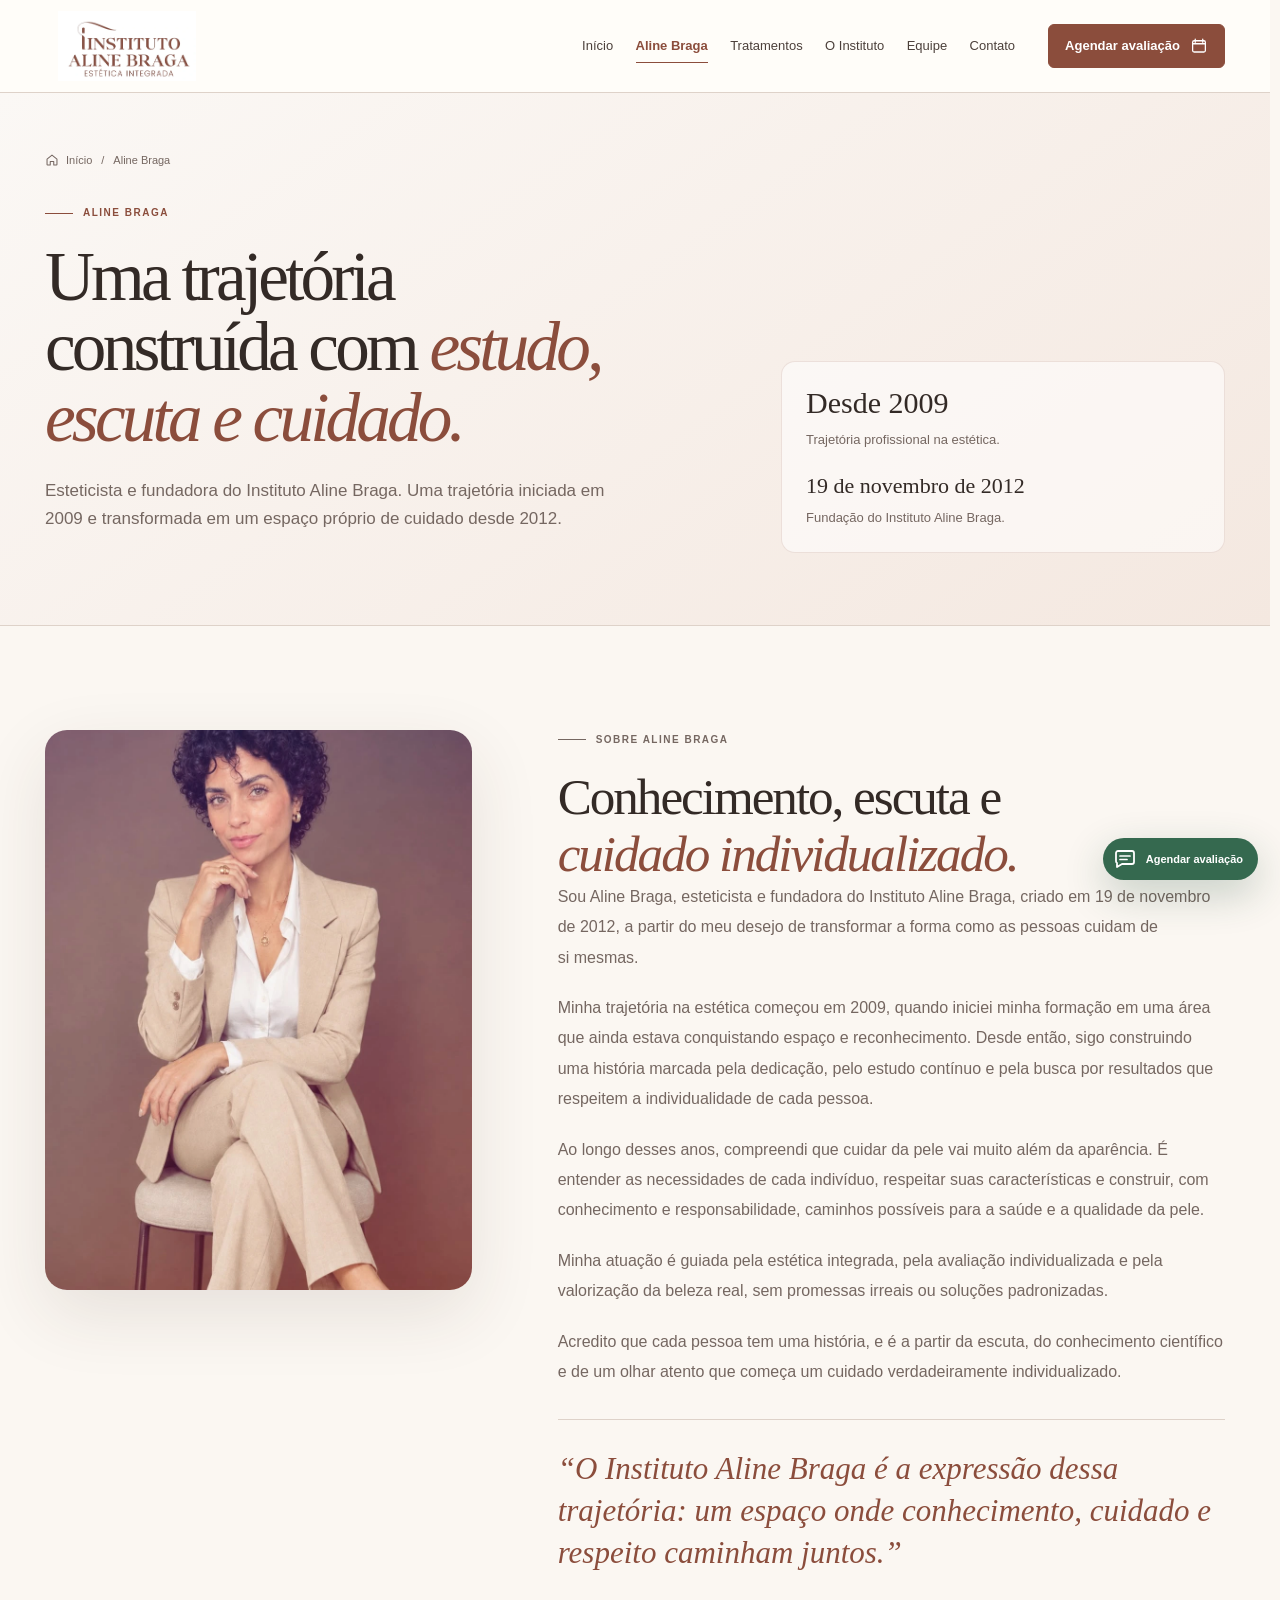
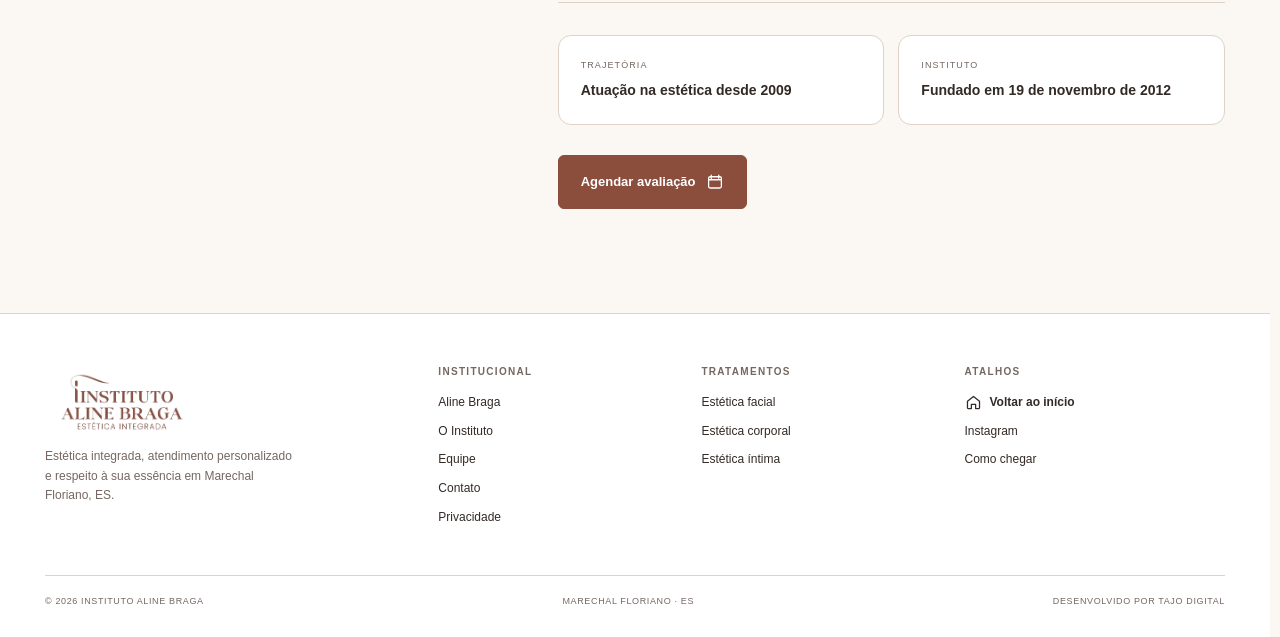
==== commit 3ae182f2: "Add files via upload" ====
--- a/aline-braga/index.html
+++ b/aline-braga/index.html
@@ -1,6 +1,9 @@
 <!DOCTYPE html>
 
-<html lang="pt-BR"><head><meta charset="utf-8"/><meta content="width=device-width,initial-scale=1,viewport-fit=cover" name="viewport"/><meta content="#8b4d3c" name="theme-color"/><meta content="light" name="color-scheme"/><title>Aline Braga | Fundadora do Instituto Aline Braga</title><meta name="description" content="Conheça Aline Braga, esteticista e fundadora do Instituto Aline Braga em Marechal Floriano, ES. Trajetória na estética desde 2009 e cuidado individualizado."><meta name="robots" content="index,follow,max-image-preview:large,max-snippet:-1,max-video-preview:-1"><meta content="Instituto Aline Braga" name="author"/><link rel="canonical" href="https://institutoalinebraga.com.br/aline-braga/"><meta content="website" property="og:type"/><meta content="pt_BR" property="og:locale"/><meta content="Instituto Aline Braga" property="og:site_name"/><meta property="og:title" content="Aline Braga | Fundadora do Instituto Aline Braga"><meta property="og:description" content="Conheça Aline Braga, esteticista e fundadora do Instituto Aline Braga em Marechal Floriano, ES. Trajetória na estética desde 2009 e cuidado individualizado."><meta property="og:url" content="https://institutoalinebraga.com.br/aline-braga/"><meta property="og:image" content="https://institutoalinebraga.com.br/assets/images/og-instituto-aline-braga.jpg"><meta property="og:image:alt" content="Instituto Aline Braga — Estética Integrada em Marechal Floriano, ES"><meta name="twitter:card" content="summary_large_image"><meta name="twitter:title" content="Aline Braga | Fundadora do Instituto Aline Braga"><meta name="twitter:description" content="Conheça Aline Braga, esteticista e fundadora do Instituto Aline Braga em Marechal Floriano, ES. Trajetória na estética desde 2009 e cuidado individualizado."><meta name="twitter:image" content="https://institutoalinebraga.com.br/assets/images/og-instituto-aline-braga.jpg"><link href="../manifest.webmanifest" rel="manifest"/><link href="../assets/css/styles.d3ea3157d2.css" rel="stylesheet"/><script type="application/ld+json">{"@context":"https://schema.org","@graph":[{"@type":"HealthAndBeautyBusiness","@id":"https://institutoalinebraga.com.br/#instituto","name":"Instituto Aline Braga","url":"https://institutoalinebraga.com.br/","telephone":"+55 27 99580-0788","email":"alinebragaesteticista@hotmail.com","description":"Instituto de estética integrada em Marechal Floriano, Espírito Santo, com atendimento personalizado e cuidados faciais, corporais e íntimos.","image":["https://institutoalinebraga.com.br/assets/images/aline-no-instituto.webp","https://institutoalinebraga.com.br/assets/images/recepcao-instituto.webp","https://institutoalinebraga.com.br/assets/images/logo-ambiente.webp"],"logo":"https://institutoalinebraga.com.br/assets/images/logo-oficial.webp","address":{"@type":"PostalAddress","streetAddress":"Rua Santana, 20, 2º andar, sala 201 — Ed. Rossi","addressLocality":"Marechal Floriano","addressRegion":"ES","postalCode":"29255-000","addressCountry":"BR"},"areaServed":{"@type":"City","name":"Marechal Floriano","containedInPlace":{"@type":"State","name":"Espírito Santo"}},"hasMap":"https://www.google.com/maps/search/?api=1&query=Ed.+Rossi+Rua+Santana+20+Marechal+Floriano+ES","sameAs":["https://www.instagram.com/institutoalinebraga/"],"founder":{"@id":"https://institutoalinebraga.com.br/#aline"},"hasOfferCatalog":{"@type":"OfferCatalog","name":"Procedimentos do Instituto Aline Braga","itemListElement":[{"@type":"OfferCatalog","name":"Estética facial","itemListElement":[{"@type":"Offer","itemOffered":{"@type":"Service","name":"Limpeza de pele"}},{"@type":"Offer","itemOffered":{"@type":"Service","name":"Acompanhamento contra acne adolescente e adulto"}},{"@type":"Offer","itemOffered":{"@type":"Service","name":"Peeling químico"}},{"@type":"Offer","itemOffered":{"@type":"Service","name":"Microagulhamento"}},{"@type":"Offer","itemOffered":{"@type":"Service","name":"Tratamento para flacidez"}},{"@type":"Offer","itemOffered":{"@type":"Service","name":"Estímulo de colágeno"}},{"@type":"Offer","itemOffered":{"@type":"Service","name":"Blefaroplastia sem corte"}},{"@type":"Offer","itemOffered":{"@type":"Service","name":"Lipo de papada sem corte"}},{"@type":"Offer","itemOffered":{"@type":"Service","name":"Peeling de plasma"}},{"@type":"Offer","itemOffered":{"@type":"Service","name":"Drenagem linfática facial"}},{"@type":"Offer","itemOffered":{"@type":"Service","name":"Hidratação facial"}},{"@type":"Offer","itemOffered":{"@type":"Service","name":"Tratamento para cicatriz de acne"}},{"@type":"Offer","itemOffered":{"@type":"Service","name":"Dermaplaning"}},{"@type":"Offer","itemOffered":{"@type":"Service","name":"Nutri Gloss Labial"}}]},{"@type":"OfferCatalog","name":"Estética corporal","itemListElement":[{"@type":"Offer","itemOffered":{"@type":"Service","name":"Tratamento para gordura localizada"}},{"@type":"Offer","itemOffered":{"@type":"Service","name":"Tratamento para flacidez"}},{"@type":"Offer","itemOffered":{"@type":"Service","name":"Drenagem linfática"}},{"@type":"Offer","itemOffered":{"@type":"Service","name":"Drenagem linfática pós-operatória"}},{"@type":"Offer","itemOffered":{"@type":"Service","name":"Massagem relaxante"}},{"@type":"Offer","itemOffered":{"@type":"Service","name":"Massagem para tensão muscular com aplicação de ventosas"}},{"@type":"Offer","itemOffered":{"@type":"Service","name":"Limpeza de pele nas costas"}},{"@type":"Offer","itemOffered":{"@type":"Service","name":"Clareamento das axilas"}},{"@type":"Offer","itemOffered":{"@type":"Service","name":"Tratamento para foliculite"}},{"@type":"Offer","itemOffered":{"@type":"Service","name":"Remoção de verrugas e ceratoses"}},{"@type":"Offer","itemOffered":{"@type":"Service","name":"Esfoliação e hidratação nas costas"}},{"@type":"Offer","itemOffered":{"@type":"Service","name":"Corrente Russa – tonificação muscular"}},{"@type":"Offer","itemOffered":{"@type":"Service","name":"Radiofrequência"}},{"@type":"Offer","itemOffered":{"@type":"Service","name":"Aplicação de laser em feridas, fissura mamilar, herpes labial, pós-cirurgia e acne"}}]},{"@type":"OfferCatalog","name":"Estética íntima","itemListElement":[{"@type":"Offer","itemOffered":{"@type":"Service","name":"Depilação a laser"}},{"@type":"Offer","itemOffered":{"@type":"Service","name":"Depilação a cera"}},{"@type":"Offer","itemOffered":{"@type":"Service","name":"Clareamento íntimo"}},{"@type":"Offer","itemOffered":{"@type":"Service","name":"Rejuvenescimento íntimo"}}]}]},"foundingDate":"2012-11-19","employee":[{"@type":"Person","name":"Dra. Thaise Silveira","jobTitle":"Fisioterapia — Especialista em Depilação a Laser","image":"https://institutoalinebraga.com.br/assets/images/thaise-silveira.webp"},{"@type":"Person","name":"Michelle Firmiano","jobTitle":"Psicopedagoga e Neuropsicopedagoga","image":"https://institutoalinebraga.com.br/assets/images/michelle-firmiano.webp"},{"@type":"Person","name":"Ana Capeline","jobTitle":"Especialista em remoção de micropigmentação e tatuagem","image":"https://institutoalinebraga.com.br/assets/images/ana-capeline.webp"},{"@type":"Person","name":"Dra. Francine Martins","jobTitle":"Psicóloga","image":"https://institutoalinebraga.com.br/assets/images/francine-martins.webp"},{"@type":"Person","name":"Dra. Maria Luiza Peterle","jobTitle":"Psicóloga","image":"https://institutoalinebraga.com.br/assets/images/maria-luiza-peterle.webp"}]},{"@type":"Person","@id":"https://institutoalinebraga.com.br/#aline","name":"Aline Braga Endlich","jobTitle":"Esteticista","worksFor":{"@id":"https://institutoalinebraga.com.br/#instituto"},"description":"Esteticista por formação, pós-graduada em Saúde da Mulher e em aprofundamento em Anatomia e Fisiologia Humana."},{"@type":"WebSite","@id":"https://institutoalinebraga.com.br/#website","name":"Instituto Aline Braga","url":"https://institutoalinebraga.com.br/","inLanguage":"pt-BR","publisher":{"@id":"https://institutoalinebraga.com.br/#instituto"}},{"@type":"WebPage","@id":"https://institutoalinebraga.com.br/aline-braga/#pagina","url":"https://institutoalinebraga.com.br/aline-braga/","name":"Aline Braga | Esteticista em Marechal Floriano | Instituto Aline Braga","description":"Conheça a trajetória, formação e proposta de atendimento de Aline Braga, esteticista do Instituto Aline Braga em Marechal Floriano, ES.","inLanguage":"pt-BR","isPartOf":{"@id":"https://institutoalinebraga.com.br/#website"},"about":{"@id":"https://institutoalinebraga.com.br/#instituto"}}]}</script><meta name="googlebot" content="index,follow,max-image-preview:large,max-snippet:-1"><meta name="application-name" content="Instituto Aline Braga"><meta property="og:image:secure_url" content="https://institutoalinebraga.com.br/assets/images/og-instituto-aline-braga.jpg"><meta property="og:image:type" content="image/jpeg"><meta property="og:image:width" content="1200"><meta property="og:image:height" content="630"><meta name="twitter:image:alt" content="Instituto Aline Braga — Estética Integrada em Marechal Floriano, ES"><link rel="icon" type="image/png" sizes="32x32" href="../assets/images/favicon-google-v14-32.png"><link rel="icon" type="image/png" sizes="48x48" href="../assets/images/favicon-google-v14-48.png"><link rel="icon" type="image/png" sizes="16x16" href="../assets/images/favicon-google-v14-16.png"><link rel="shortcut icon" href="../favicon-google-v14.ico"><link rel="apple-touch-icon" sizes="180x180" href="../assets/images/apple-touch-icon-v14.png"><meta name="geo.region" content="BR-ES"><meta name="geo.placename" content="Marechal Floriano"><script type="application/ld+json">{"@context":"https://schema.org","@type":"BreadcrumbList","itemListElement":[{"@type":"ListItem","position":1,"name":"Início","item":"https://institutoalinebraga.com.br/"},{"@type":"ListItem","position":2,"name":"Aline Braga","item":"https://institutoalinebraga.com.br/aline-braga/"}]}</script></head><body><a class="skip-link" href="#conteudo">Ir para o conteúdo</a><div aria-hidden="true" id="scroll-progress"></div><header class="site-header"><div class="container header-inner"><a aria-label="Instituto Aline Braga — início" class="brand" href="/"><img alt="Instituto Aline Braga — Estética Integrada" height="104" src="../assets/images/logo-oficial.webp" width="206"/></a><nav aria-label="Navegação principal" class="desktop-nav"><a class="" href="/">Início</a><a aria-current="page" class="active" href="/aline-braga/">Aline Braga</a><a class="" href="/tratamentos/">Tratamentos</a><a class="" href="/instituto/">O Instituto</a><a href="/equipe/">Equipe</a><a class="" href="/contato/">Contato</a></nav><a class="button button-small header-cta" href="https://wa.me/5527995800788?text=Ol%C3%A1%2C%20Aline%21%20Vim%20pelo%20site%20do%20Instituto%20e%20gostaria%20de%20agendar%20uma%20avalia%C3%A7%C3%A3o." rel="noopener noreferrer" target="_blank">Agendar avaliação<span aria-hidden="true" class="icon icon-calendar"></span></a><button aria-controls="mobile-menu" aria-expanded="false" aria-label="Abrir menu" class="menu-toggle" type="button"><span></span><span></span></button></div><nav aria-label="Navegação mobile" class="mobile-nav" id="mobile-menu"><a href="/">Início<span aria-hidden="true" class="icon icon-arrow-right"></span></a><a aria-current="page" href="/aline-braga/">Aline Braga<span aria-hidden="true" class="icon icon-arrow-right"></span></a><a href="/tratamentos/">Tratamentos<span aria-hidden="true" class="icon icon-arrow-right"></span></a><a href="/instituto/">O Instituto<span aria-hidden="true" class="icon icon-arrow-right"></span></a><a href="/equipe/">Equipe<span aria-hidden="true" class="icon icon-arrow-right"></span></a><a href="/contato/">Contato<span aria-hidden="true" class="icon icon-arrow-right"></span></a><a class="button" href="https://wa.me/5527995800788?text=Ol%C3%A1%2C%20Aline%21%20Vim%20pelo%20site%20do%20Instituto%20e%20gostaria%20de%20agendar%20uma%20avalia%C3%A7%C3%A3o." rel="noopener noreferrer" target="_blank">Agendar avaliação<span aria-hidden="true" class="icon icon-calendar"></span></a></nav></header><main id="conteudo"><section class="page-hero"><div class="container"><nav aria-label="Você está aqui" class="breadcrumbs"><a href="/"><span aria-hidden="true" class="icon icon-home"></span>Início</a><span>/</span><span aria-current="page">Aline Braga</span></nav><div class="page-hero-grid"><div><p class="eyebrow">Aline Braga</p><h1>Uma trajetória construída com <em>estudo, escuta e cuidado.</em></h1><p>Esteticista e fundadora do Instituto Aline Braga. Uma trajetória iniciada em 2009 e transformada em um espaço próprio de cuidado desde 2012.</p></div><aside class="page-hero-aside"><strong>Desde 2009</strong><p>Trajetória profissional na estética.</p><strong class="aside-secondary">19 de novembro de 2012</strong><p>Fundação do Instituto Aline Braga.</p></aside></div></div></section><section class="section"><div class="container profile-grid"><figure class="profile-photo reveal"><img alt="Aline Braga no Instituto Aline Braga" height="960" src="../assets/images/aline-no-instituto.webp" width="1280"/></figure><article class="profile-copy reveal"><p class="eyebrow">Sobre Aline Braga</p>
+<html lang="pt-BR"><head><meta charset="utf-8"/><meta content="width=device-width,initial-scale=1,viewport-fit=cover" name="viewport"/><meta content="#8b4d3c" name="theme-color"/><meta content="light" name="color-scheme"/><title>Aline Braga | Fundadora do Instituto Aline Braga</title><meta name="description" content="Conheça Aline Braga, esteticista e fundadora do Instituto Aline Braga em Marechal Floriano, ES. Trajetória na estética desde 2009 e cuidado individualizado."><meta name="robots" content="index,follow,max-image-preview:large,max-snippet:-1,max-video-preview:-1"><meta content="Instituto Aline Braga" name="author"/><link rel="canonical" href="https://institutoalinebraga.com.br/aline-braga/"><meta content="website" property="og:type"/><meta content="pt_BR" property="og:locale"/><meta content="Instituto Aline Braga" property="og:site_name"/><meta property="og:title" content="Aline Braga | Fundadora do Instituto Aline Braga"><meta property="og:description" content="Conheça Aline Braga, esteticista e fundadora do Instituto Aline Braga em Marechal Floriano, ES. Trajetória na estética desde 2009 e cuidado individualizado."><meta property="og:url" content="https://institutoalinebraga.com.br/aline-braga/"><meta property="og:image" content="https://institutoalinebraga.com.br/assets/images/og-instituto-aline-braga.jpg"><meta property="og:image:alt" content="Instituto Aline Braga — Estética Integrada em Marechal Floriano, ES"><meta name="twitter:card" content="summary_large_image"><meta name="twitter:title" content="Aline Braga | Fundadora do Instituto Aline Braga"><meta name="twitter:description" content="Conheça Aline Braga, esteticista e fundadora do Instituto Aline Braga em Marechal Floriano, ES. Trajetória na estética desde 2009 e cuidado individualizado."><meta name="twitter:image" content="https://institutoalinebraga.com.br/assets/images/og-instituto-aline-braga.jpg"><link href="/manifest.webmanifest" rel="manifest"/><link href="../assets/css/styles.390c32910a.css" rel="stylesheet"/><script type="application/ld+json">{"@context":"https://schema.org","@graph":[{"@type":"HealthAndBeautyBusiness","@id":"https://institutoalinebraga.com.br/#instituto","name":"Instituto Aline Braga","url":"https://institutoalinebraga.com.br/","telephone":"+55 27 99580-0788","email":"alinebragaesteticista@hotmail.com","description":"Instituto de estética integrada em Marechal Floriano, Espírito Santo, com atendimento personalizado e cuidados faciais, corporais e íntimos.","image":["https://institutoalinebraga.com.br/assets/images/aline-no-instituto.webp","https://institutoalinebraga.com.br/assets/images/recepcao-instituto.webp","https://institutoalinebraga.com.br/assets/images/logo-ambiente.webp"],"logo":"https://institutoalinebraga.com.br/assets/images/logo-oficial.webp","address":{"@type":"PostalAddress","streetAddress":"Rua Santana, 20, 2º andar, sala 201 — Ed. Rossi","addressLocality":"Marechal Floriano","addressRegion":"ES","postalCode":"29255-000","addressCountry":"BR"},"areaServed":{"@type":"City","name":"Marechal Floriano","containedInPlace":{"@type":"State","name":"Espírito Santo"}},"hasMap":"https://www.google.com/maps/search/?api=1&query=Ed.+Rossi+Rua+Santana+20+Marechal+Floriano+ES","sameAs":["https://www.instagram.com/institutoalinebraga/"],"founder":{"@id":"https://institutoalinebraga.com.br/#aline"},"hasOfferCatalog":{"@type":"OfferCatalog","name":"Procedimentos do Instituto Aline Braga","itemListElement":[{"@type":"OfferCatalog","name":"Estética facial","itemListElement":[{"@type":"Offer","itemOffered":{"@type":"Service","name":"Limpeza de pele"}},{"@type":"Offer","itemOffered":{"@type":"Service","name":"Acompanhamento contra acne adolescente e adulto"}},{"@type":"Offer","itemOffered":{"@type":"Service","name":"Peeling químico"}},{"@type":"Offer","itemOffered":{"@type":"Service","name":"Microagulhamento"}},{"@type":"Offer","itemOffered":{"@type":"Service","name":"Tratamento para flacidez"}},{"@type":"Offer","itemOffered":{"@type":"Service","name":"Estímulo de colágeno"}},{"@type":"Offer","itemOffered":{"@type":"Service","name":"Blefaroplastia sem corte"}},{"@type":"Offer","itemOffered":{"@type":"Service","name":"Lipo de papada sem corte"}},{"@type":"Offer","itemOffered":{"@type":"Service","name":"Peeling de plasma"}},{"@type":"Offer","itemOffered":{"@type":"Service","name":"Drenagem linfática facial"}},{"@type":"Offer","itemOffered":{"@type":"Service","name":"Hidratação facial"}},{"@type":"Offer","itemOffered":{"@type":"Service","name":"Tratamento para cicatriz de acne"}},{"@type":"Offer","itemOffered":{"@type":"Service","name":"Dermaplaning"}},{"@type":"Offer","itemOffered":{"@type":"Service","name":"Nutri Gloss Labial"}}]},{"@type":"OfferCatalog","name":"Estética corporal","itemListElement":[{"@type":"Offer","itemOffered":{"@type":"Service","name":"Tratamento para gordura localizada"}},{"@type":"Offer","itemOffered":{"@type":"Service","name":"Tratamento para flacidez"}},{"@type":"Offer","itemOffered":{"@type":"Service","name":"Drenagem linfática"}},{"@type":"Offer","itemOffered":{"@type":"Service","name":"Drenagem linfática pós-operatória"}},{"@type":"Offer","itemOffered":{"@type":"Service","name":"Massagem relaxante"}},{"@type":"Offer","itemOffered":{"@type":"Service","name":"Massagem para tensão muscular com aplicação de ventosas"}},{"@type":"Offer","itemOffered":{"@type":"Service","name":"Limpeza de pele nas costas"}},{"@type":"Offer","itemOffered":{"@type":"Service","name":"Clareamento das axilas"}},{"@type":"Offer","itemOffered":{"@type":"Service","name":"Tratamento para foliculite"}},{"@type":"Offer","itemOffered":{"@type":"Service","name":"Remoção de verrugas e ceratoses"}},{"@type":"Offer","itemOffered":{"@type":"Service","name":"Esfoliação e hidratação nas costas"}},{"@type":"Offer","itemOffered":{"@type":"Service","name":"Corrente Russa – tonificação muscular"}},{"@type":"Offer","itemOffered":{"@type":"Service","name":"Radiofrequência"}},{"@type":"Offer","itemOffered":{"@type":"Service","name":"Aplicação de laser em feridas, fissura mamilar, herpes labial, pós-cirurgia e acne"}}]},{"@type":"OfferCatalog","name":"Estética íntima","itemListElement":[{"@type":"Offer","itemOffered":{"@type":"Service","name":"Depilação a laser"}},{"@type":"Offer","itemOffered":{"@type":"Service","name":"Depilação a cera"}},{"@type":"Offer","itemOffered":{"@type":"Service","name":"Clareamento íntimo"}},{"@type":"Offer","itemOffered":{"@type":"Service","name":"Rejuvenescimento íntimo"}}]}]},"foundingDate":"2012-11-19","employee":[{"@type":"Person","name":"Dra. Thaise Silveira","jobTitle":"Fisioterapia — Especialista em Depilação a Laser","image":"https://institutoalinebraga.com.br/assets/images/thaise-silveira.webp"},{"@type":"Person","name":"Michelle Firmiano","jobTitle":"Psicopedagoga e Neuropsicopedagoga","image":"https://institutoalinebraga.com.br/assets/images/michelle-firmiano.webp"},{"@type":"Person","name":"Ana Capeline","jobTitle":"Especialista em remoção de micropigmentação e tatuagem","image":"https://institutoalinebraga.com.br/assets/images/ana-capeline.webp"},{"@type":"Person","name":"Dra. Francini Martins","jobTitle":"Psicóloga","image":"https://institutoalinebraga.com.br/assets/images/francine-martins.webp"},{"@type":"Person","name":"Dra. Maria Luiza Peterle","jobTitle":"Psicóloga","image":"https://institutoalinebraga.com.br/assets/images/maria-luiza-peterle.webp"}]},{"@type":"Person","@id":"https://institutoalinebraga.com.br/#aline","name":"Aline Braga Endlich","jobTitle":"Esteticista","worksFor":{"@id":"https://institutoalinebraga.com.br/#instituto"},"description":"Esteticista por formação, pós-graduada em Saúde da Mulher e em aprofundamento em Anatomia e Fisiologia Humana."},{"@type":"WebSite","@id":"https://institutoalinebraga.com.br/#website","name":"Instituto Aline Braga","url":"https://institutoalinebraga.com.br/","inLanguage":"pt-BR","publisher":{"@id":"https://institutoalinebraga.com.br/#instituto"}},{"@type":"WebPage","@id":"https://institutoalinebraga.com.br/aline-braga/#pagina","url":"https://institutoalinebraga.com.br/aline-braga/","name":"Aline Braga | Esteticista em Marechal Floriano | Instituto Aline Braga","description":"Conheça a trajetória, formação e proposta de atendimento de Aline Braga, esteticista do Instituto Aline Braga em Marechal Floriano, ES.","inLanguage":"pt-BR","isPartOf":{"@id":"https://institutoalinebraga.com.br/#website"},"about":{"@id":"https://institutoalinebraga.com.br/#instituto"}}]}</script><meta name="googlebot" content="index,follow,max-image-preview:large,max-snippet:-1"><meta name="application-name" content="Instituto Aline Braga"><meta property="og:image:secure_url" content="https://institutoalinebraga.com.br/assets/images/og-instituto-aline-braga.jpg"><meta property="og:image:type" content="image/jpeg"><meta property="og:image:width" content="1200"><meta property="og:image:height" content="630"><meta name="twitter:image:alt" content="Instituto Aline Braga — Estética Integrada em Marechal Floriano, ES"><link rel="icon" href="/favicon.ico" sizes="any">
+<link rel="icon" type="image/png" sizes="48x48" href="/assets/images/favicon-google-v14-48.png">
+<link rel="icon" type="image/png" sizes="32x32" href="/assets/images/favicon-google-v14-32.png">
+<link rel="apple-touch-icon" sizes="180x180" href="/assets/images/apple-touch-icon-v14.png"><meta name="geo.region" content="BR-ES"><meta name="geo.placename" content="Marechal Floriano"><script type="application/ld+json">{"@context":"https://schema.org","@type":"BreadcrumbList","itemListElement":[{"@type":"ListItem","position":1,"name":"Início","item":"https://institutoalinebraga.com.br/"},{"@type":"ListItem","position":2,"name":"Aline Braga","item":"https://institutoalinebraga.com.br/aline-braga/"}]}</script></head><body><a class="skip-link" href="#conteudo">Ir para o conteúdo</a><div aria-hidden="true" id="scroll-progress"></div><header class="site-header"><div class="container header-inner"><a aria-label="Instituto Aline Braga — início" class="brand" href="/"><img alt="Instituto Aline Braga — Estética Integrada" height="104" src="../assets/images/logo-oficial.webp" width="206"/></a><nav aria-label="Navegação principal" class="desktop-nav"><a class="" href="/">Início</a><a aria-current="page" class="active" href="/aline-braga/">Aline Braga</a><a class="" href="/tratamentos/">Tratamentos</a><a class="" href="/instituto/">O Instituto</a><a href="/equipe/">Equipe</a><a class="" href="/contato/">Contato</a></nav><a class="button button-small header-cta" href="https://wa.me/5527995800788?text=Ol%C3%A1%2C%20Aline%21%20Vim%20pelo%20site%20do%20Instituto%20e%20gostaria%20de%20agendar%20uma%20avalia%C3%A7%C3%A3o." rel="noopener noreferrer" target="_blank">Agendar avaliação<span aria-hidden="true" class="icon icon-calendar"></span></a><button aria-controls="mobile-menu" aria-expanded="false" aria-label="Abrir menu" class="menu-toggle" type="button"><span></span><span></span></button></div><nav aria-label="Navegação mobile" class="mobile-nav" id="mobile-menu"><a href="/">Início<span aria-hidden="true" class="icon icon-arrow-right"></span></a><a aria-current="page" href="/aline-braga/">Aline Braga<span aria-hidden="true" class="icon icon-arrow-right"></span></a><a href="/tratamentos/">Tratamentos<span aria-hidden="true" class="icon icon-arrow-right"></span></a><a href="/instituto/">O Instituto<span aria-hidden="true" class="icon icon-arrow-right"></span></a><a href="/equipe/">Equipe<span aria-hidden="true" class="icon icon-arrow-right"></span></a><a href="/contato/">Contato<span aria-hidden="true" class="icon icon-arrow-right"></span></a><a class="button" href="https://wa.me/5527995800788?text=Ol%C3%A1%2C%20Aline%21%20Vim%20pelo%20site%20do%20Instituto%20e%20gostaria%20de%20agendar%20uma%20avalia%C3%A7%C3%A3o." rel="noopener noreferrer" target="_blank">Agendar avaliação<span aria-hidden="true" class="icon icon-calendar"></span></a></nav></header><main id="conteudo"><section class="page-hero"><div class="container"><nav aria-label="Você está aqui" class="breadcrumbs"><a href="/"><span aria-hidden="true" class="icon icon-home"></span>Início</a><span>/</span><span aria-current="page">Aline Braga</span></nav><div class="page-hero-grid"><div><p class="eyebrow">Aline Braga</p><h1>Uma trajetória construída com <em>estudo, escuta e cuidado.</em></h1><p>Esteticista e fundadora do Instituto Aline Braga. Uma trajetória iniciada em 2009 e transformada em um espaço próprio de cuidado desde 2012.</p></div><aside class="page-hero-aside"><strong>Desde 2009</strong><p>Trajetória profissional na estética.</p><strong class="aside-secondary">19 de novembro de 2012</strong><p>Fundação do Instituto Aline Braga.</p></aside></div></div></section><section class="section"><div class="container profile-grid"><figure class="profile-photo reveal"><img alt="Aline Braga, esteticista e fundadora do Instituto Aline Braga" height="1600" src="../assets/images/aline-retrato-v11.webp" width="900"/></figure><article class="profile-copy reveal"><p class="eyebrow">Sobre Aline Braga</p>
 <h2>Conhecimento, escuta e <em>cuidado individualizado.</em></h2>
 <p class="lead">Sou Aline Braga, esteticista e fundadora do Instituto Aline Braga, criado em 19 de novembro de 2012, a partir do meu desejo de transformar a forma como as pessoas cuidam de si mesmas.</p>
 <p>Minha trajetória na estética começou em 2009, quando iniciei minha formação em uma área que ainda estava conquistando espaço e reconhecimento. Desde então, sigo construindo uma história marcada pela dedicação, pelo estudo contínuo e pela busca por resultados que respeitem a individualidade de cada pessoa.</p>
@@ -9,4 +12,4 @@
 <p>Acredito que cada pessoa tem uma história, e é a partir da escuta, do conhecimento científico e de um olhar atento que começa um cuidado verdadeiramente individualizado.</p>
 <blockquote class="quote">“O Instituto Aline Braga é a expressão dessa trajetória: um espaço onde conhecimento, cuidado e respeito caminham juntos.”</blockquote>
 <div class="credentials"><div class="credential"><small>Trajetória</small><strong>Atuação na estética desde 2009</strong></div><div class="credential"><small>Instituto</small><strong>Fundado em 19 de novembro de 2012</strong></div></div>
-<a class="button" href="https://wa.me/5527995800788?text=Ol%C3%A1%2C%20Aline%21%20Conheci%20sua%20trajet%C3%B3ria%20pelo%20site%20e%20gostaria%20de%20agendar%20uma%20avalia%C3%A7%C3%A3o." rel="noopener noreferrer" target="_blank">Agendar avaliação<span aria-hidden="true" class="icon icon-calendar"></span></a></article></div></section></main><footer class="site-footer"><div class="container footer-main"><div class="footer-brand"><a class="brand" href="/"><img alt="Instituto Aline Braga — Estética Integrada" height="104" src="../assets/images/logo-oficial.webp" width="206"/></a><p>Estética integrada, atendimento personalizado e respeito à sua essência em Marechal Floriano, ES.</p></div><div class="footer-col"><h3>Institucional</h3><a href="/aline-braga/">Aline Braga</a><a href="/instituto/">O Instituto</a><a href="/equipe/">Equipe</a><a href="/contato/">Contato</a><a href="/privacidade/">Privacidade</a></div><div class="footer-col"><h3>Tratamentos</h3><a href="/tratamentos/estetica-facial/">Estética facial</a><a href="/tratamentos/estetica-corporal/">Estética corporal</a><a href="/tratamentos/estetica-intima/">Estética íntima</a></div><div class="footer-col"><h3>Atalhos</h3><a class="back-home" href="/"><span aria-hidden="true" class="icon icon-home"></span>Voltar ao início</a><a href="https://www.instagram.com/institutoalinebraga/" rel="noopener noreferrer" target="_blank">Instagram</a><a href="https://www.google.com/maps/search/?api=1&amp;query=Ed.+Rossi+Rua+Santana+20+Marechal+Floriano+ES" rel="noopener noreferrer" target="_blank">Como chegar</a></div></div><div class="container footer-bottom"><span>© <span id="year">2026</span> Instituto Aline Braga</span><span>Marechal Floriano · ES</span><span>Desenvolvido por <a href="https://tajodigital.com.br" rel="noopener noreferrer" target="_blank">TAJO Digital</a></span></div></footer><a aria-label="Falar com o Instituto Aline Braga pelo WhatsApp" class="whatsapp-float" href="https://wa.me/5527995800788?text=Ol%C3%A1%2C%20Aline%21%20Vim%20pelo%20site%20e%20gostaria%20de%20informa%C3%A7%C3%B5es%20sobre%20uma%20avalia%C3%A7%C3%A3o." rel="noopener noreferrer" target="_blank"><span aria-hidden="true" class="icon icon-message"></span><span>Agendar avaliação</span></a><button aria-label="Voltar ao topo" id="back-to-top" type="button"><span aria-hidden="true" class="icon icon-arrow-up"></span></button><script defer="" src="../assets/js/script.83de97034f.js"></script></body></html>+<a class="button" href="https://wa.me/5527995800788?text=Ol%C3%A1%2C%20Aline%21%20Conheci%20sua%20trajet%C3%B3ria%20pelo%20site%20e%20gostaria%20de%20agendar%20uma%20avalia%C3%A7%C3%A3o." rel="noopener noreferrer" target="_blank">Agendar avaliação<span aria-hidden="true" class="icon icon-calendar"></span></a></article></div></section></main><footer class="site-footer"><div class="container footer-main"><div class="footer-brand"><a class="brand" href="/"><img alt="Instituto Aline Braga — Estética Integrada" height="104" src="../assets/images/logo-oficial.webp" width="206"/></a><p>Estética integrada, atendimento personalizado e respeito à sua essência em Marechal Floriano, ES.</p></div><div class="footer-col"><h3>Institucional</h3><a href="/aline-braga/">Aline Braga</a><a href="/instituto/">O Instituto</a><a href="/equipe/">Equipe</a><a href="/contato/">Contato</a><a href="/privacidade/">Privacidade</a></div><div class="footer-col"><h3>Tratamentos</h3><a href="/tratamentos/estetica-facial/">Estética facial</a><a href="/tratamentos/estetica-corporal/">Estética corporal</a><a href="/tratamentos/estetica-intima/">Estética íntima</a></div><div class="footer-col"><h3>Atalhos</h3><a class="back-home" href="/"><span aria-hidden="true" class="icon icon-home"></span>Voltar ao início</a><a href="https://www.instagram.com/institutoalinebraga/" rel="noopener noreferrer" target="_blank">Instagram</a><a href="https://www.google.com/maps/search/?api=1&amp;query=Ed.+Rossi+Rua+Santana+20+Marechal+Floriano+ES" rel="noopener noreferrer" target="_blank">Como chegar</a></div></div><div class="container footer-bottom"><span>© <span id="year">2026</span> Instituto Aline Braga</span><span>Marechal Floriano · ES</span><span>Desenvolvido por <a href="https://tajodigital.com.br" rel="noopener noreferrer" target="_blank">TAJO Digital</a></span></div></footer><a aria-label="Falar com o Instituto Aline Braga pelo WhatsApp" class="whatsapp-float" href="https://wa.me/5527995800788?text=Ol%C3%A1%2C%20Aline%21%20Vim%20pelo%20site%20e%20gostaria%20de%20informa%C3%A7%C3%B5es%20sobre%20uma%20avalia%C3%A7%C3%A3o." rel="noopener noreferrer" target="_blank"><span aria-hidden="true" class="icon icon-message"></span><span>Agendar avaliação</span></a><button aria-label="Voltar ao topo" id="back-to-top" type="button"><span aria-hidden="true" class="icon icon-arrow-up"></span></button><script defer="" src="../assets/js/script.cb47f47dc2.js"></script></body></html>
--- a/assets/css/styles.390c32910a.css
+++ b/assets/css/styles.390c32910a.css
@@ -0,0 +1,322 @@
+:root{--brand:#8b4d3c;--brand-dark:#67382e;--gold:#b78b46;--cream:#fbf7f2;--surface:#fffdf9;--sand:#f2e2d7;--dark:#382923;--ink:#332a26;--muted:#756761;--line:#ded2c9;--serif:Georgia,'Times New Roman',serif;--sans:'Segoe UI',-apple-system,BlinkMacSystemFont,Arial,sans-serif;--header:92px;--shadow:0 24px 70px rgba(62,42,34,.11);--ease:cubic-bezier(.22,1,.36,1)}*{box-sizing:border-box}html{scroll-behavior:smooth;scroll-padding-top:calc(var(--header) + 22px);scrollbar-gutter:stable;scrollbar-width:thin;scrollbar-color:#aa7866 #f6eee8}body{margin:0;background:var(--cream);color:var(--ink);font:16px/1.65 var(--sans);-webkit-font-smoothing:antialiased;overflow-x:hidden}body.menu-open{overflow:hidden}img{display:block;max-width:100%;height:auto}figure,blockquote{margin:0}a{color:inherit;text-decoration:none}button,a,summary{-webkit-tap-highlight-color:transparent}button{font:inherit}p{margin:0 0 20px;text-wrap:pretty}h1,h2,h3{margin:0;font-family:var(--serif);font-weight:400;text-wrap:balance}h1{font-size:clamp(48px,6vw,84px);line-height:1.02;letter-spacing:-.055em}h2{font-size:clamp(36px,4vw,58px);line-height:1.1;letter-spacing:-.04em}h3{font-size:28px;line-height:1.2}em{font-weight:400;color:var(--brand)}::selection{background:var(--sand);color:var(--dark)}:focus-visible{outline:3px solid var(--brand);outline-offset:4px}.container{width:min(1180px,calc(100% - 80px));margin-inline:auto}.section{padding:104px 0}.section-soft{background:#f3ebe5}.section-dark{background:var(--dark);color:#fff}.eyebrow{display:flex;align-items:center;gap:10px;color:var(--brand);font-size:10px;font-weight:700;letter-spacing:.15em;text-transform:uppercase;margin:0 0 20px}.eyebrow::before{content:'';width:28px;height:1px;background:currentColor}.lead{font-size:20px;line-height:1.75}.muted{color:var(--muted)}.skip-link{position:fixed;z-index:2000;top:12px;left:12px;background:#fff;padding:11px 15px;transform:translateY(-180%);border:1px solid var(--line)}.skip-link:focus{transform:none}.icon{display:inline-block;width:18px;height:18px;flex:0 0 auto;background:currentColor;mask-repeat:no-repeat;mask-position:center;mask-size:contain;-webkit-mask-repeat:no-repeat;-webkit-mask-position:center;-webkit-mask-size:contain}.icon-home{mask-image:url('../icons/home.svg');-webkit-mask-image:url('../icons/home.svg')}.icon-arrow-right{mask-image:url('../icons/arrow-right.svg');-webkit-mask-image:url('../icons/arrow-right.svg')}.icon-arrow-up{mask-image:url('../icons/arrow-up.svg');-webkit-mask-image:url('../icons/arrow-up.svg')}.icon-calendar{mask-image:url('../icons/calendar.svg');-webkit-mask-image:url('../icons/calendar.svg')}.icon-message{mask-image:url('../icons/message.svg');-webkit-mask-image:url('../icons/message.svg')}.icon-pin{mask-image:url('../icons/pin.svg');-webkit-mask-image:url('../icons/pin.svg')}.icon-phone{mask-image:url('../icons/phone.svg');-webkit-mask-image:url('../icons/phone.svg')}.icon-instagram{mask-image:url('../icons/instagram.svg');-webkit-mask-image:url('../icons/instagram.svg')}.icon-check{mask-image:url('../icons/check.svg');-webkit-mask-image:url('../icons/check.svg')}.icon-person{mask-image:url('../icons/person.svg');-webkit-mask-image:url('../icons/person.svg')}.icon-layers{mask-image:url('../icons/layers.svg');-webkit-mask-image:url('../icons/layers.svg')}.icon-building{mask-image:url('../icons/building.svg');-webkit-mask-image:url('../icons/building.svg')}.icon-sparkle{mask-image:url('../icons/sparkle.svg');-webkit-mask-image:url('../icons/sparkle.svg')}#scroll-progress{position:fixed;z-index:1500;top:0;left:0;width:100%;height:3px;background:linear-gradient(90deg,var(--brand-dark),#c58970,var(--gold));transform:scaleX(0);transform-origin:left;pointer-events:none}.button{display:inline-flex;align-items:center;justify-content:center;gap:10px;min-height:54px;padding:14px 22px;border:1px solid var(--brand);border-radius:6px;background:var(--brand);color:#fff;font-size:13px;font-weight:700;transition:background .25s,transform .25s,box-shadow .25s}.button:hover{background:var(--brand-dark);border-color:var(--brand-dark);box-shadow:0 14px 36px rgba(103,56,46,.18);transform:translateY(-1px)}.button-small{min-height:44px;padding:10px 16px}.button-outline{background:transparent;color:var(--brand)}.button-outline:hover{color:#fff}.button-light{background:#fff;color:var(--dark);border-color:#fff}.text-link{display:inline-flex;align-items:center;gap:10px;font-size:13px;font-weight:700;color:var(--brand);border-bottom:1px solid currentColor;padding:5px 0}.site-header{position:sticky;top:0;z-index:1000;background:rgba(255,253,249,.95);border-bottom:1px solid var(--line);backdrop-filter:blur(16px);transition:box-shadow .25s}.site-header.scrolled{box-shadow:0 10px 35px rgba(61,41,34,.08)}.header-inner{height:var(--header);display:flex;align-items:center;gap:26px}.brand{display:block;flex:0 0 auto}.brand img{width:164px;height:70px;object-fit:contain}.desktop-nav{display:flex;gap:27px;margin-left:auto}.desktop-nav a{position:relative;padding:14px 0;font-size:13px;color:#4c403b}.desktop-nav a::after{content:'';position:absolute;left:0;bottom:8px;width:100%;height:1px;background:var(--brand);transform:scaleX(0);transform-origin:left;transition:transform .25s}.desktop-nav a:hover::after,.desktop-nav a.active::after{transform:scaleX(1)}.desktop-nav a.active{color:var(--brand);font-weight:700}.header-cta{margin-left:7px}.menu-toggle{display:none;margin-left:auto;width:46px;height:46px;border:0;background:transparent}.menu-toggle span{display:block;width:25px;height:1px;background:var(--ink);margin:7px auto;transition:.2s}.menu-toggle[aria-expanded=true] span:first-child{transform:translateY(4px) rotate(45deg)}.menu-toggle[aria-expanded=true] span:last-child{transform:translateY(-4px) rotate(-45deg)}.mobile-nav{display:none}.hero{position:relative;overflow:hidden;padding:66px 0 38px;background:linear-gradient(135deg,#fcfaf7,#f3e5dc)}.hero::before{content:'';position:absolute;width:600px;height:600px;border-radius:50%;right:-230px;top:-300px;background:radial-gradient(circle,rgba(139,77,60,.13),transparent 68%)}.hero-grid{display:grid;grid-template-columns:1.03fr .97fr;gap:78px;align-items:center}.hero-copy{position:relative;z-index:2}.hero-copy h1{max-width:760px}.hero-copy .lead{max-width:650px;color:var(--muted);margin-top:28px}.hero-actions{display:flex;flex-wrap:wrap;align-items:center;gap:18px;margin-top:34px}.hero-trust{display:grid;grid-template-columns:repeat(3,1fr);margin-top:42px;border-block:1px solid rgba(139,77,60,.18)}.hero-trust div{padding:17px 16px 17px 0}.hero-trust div+div{border-left:1px solid rgba(139,77,60,.15);padding-left:16px}.hero-trust strong{display:block;font:400 20px/1.2 var(--serif)}.hero-trust span{display:block;font-size:10px;letter-spacing:.08em;text-transform:uppercase;color:var(--muted);margin-top:5px}.hero-visual{position:relative;min-height:585px}.hero-photo{position:absolute;inset:18px 36px 18px 56px;border-radius:200px 28px 28px 28px;overflow:hidden;background:#dccabe;box-shadow:var(--shadow)}.hero-photo img{width:100%;height:100%;object-fit:cover;object-position:52% 40%}.hero-card{position:absolute;z-index:2;left:2px;bottom:45px;display:flex;gap:12px;align-items:center;padding:15px 17px;background:rgba(255,255,255,.9);border:1px solid rgba(139,77,60,.14);border-radius:14px;box-shadow:var(--shadow);backdrop-filter:blur(12px)}.hero-card .icon{color:var(--brand);width:23px;height:23px}.hero-card small,.hero-card strong{display:block}.hero-card small{font-size:9px;letter-spacing:.12em;text-transform:uppercase;color:var(--muted)}.hero-card strong{font:400 16px/1.25 var(--serif);margin-top:2px}.portal-section{padding:92px 0}.section-heading{display:grid;grid-template-columns:1.15fr .85fr;gap:70px;align-items:end;margin-bottom:44px}.section-heading>p{color:var(--muted);max-width:460px;margin:0}.portal-grid{display:grid;grid-template-columns:repeat(4,1fr);gap:15px}.portal-card{display:flex;flex-direction:column;min-height:320px;padding:26px;border:1px solid rgba(139,77,60,.14);border-radius:16px;background:rgba(255,255,255,.76);transition:transform .25s,box-shadow .25s,border-color .25s}.portal-card:hover{transform:translateY(-5px);box-shadow:var(--shadow);border-color:rgba(139,77,60,.28)}.portal-icon{width:50px;height:50px;border:1px solid var(--line);border-radius:14px;display:grid;place-items:center;color:var(--brand);background:#fff;margin-bottom:34px}.portal-icon .icon{width:24px;height:24px}.portal-card small{font-size:9px;text-transform:uppercase;letter-spacing:.14em;color:var(--muted)}.portal-card h3{font-size:30px;margin:9px 0 11px}.portal-card p{font-size:13px;color:var(--muted)}.portal-card .card-action{display:flex;align-items:center;justify-content:space-between;margin-top:auto;padding-top:18px;border-top:1px solid var(--line);font-size:12px;font-weight:700;color:var(--brand)}.split{display:grid;grid-template-columns:.92fr 1.08fr;gap:80px;align-items:center}.image-frame{overflow:hidden;border-radius:24px 120px 24px 24px;box-shadow:var(--shadow);background:#eadbd1}.image-frame img{width:100%;height:570px;object-fit:cover}.image-frame.aline img{object-position:50% 15%}.copy>p:not(.eyebrow){color:var(--muted);line-height:1.86}.copy .lead{color:var(--ink)}.feature-list{list-style:none;margin:30px 0;padding:0;border-top:1px solid var(--line)}.feature-list li{display:grid;grid-template-columns:28px 1fr;gap:13px;padding:17px 0;border-bottom:1px solid var(--line)}.feature-list .icon{color:var(--brand);width:20px;height:20px;margin-top:2px}.feature-list strong{display:block;font-size:14px}.feature-list span{display:block;font-size:12px;color:var(--muted);margin-top:3px}.treatment-preview-grid{display:grid;grid-template-columns:repeat(3,1fr);gap:16px}.treatment-preview{display:flex;flex-direction:column;min-height:390px;padding:30px;border:1px solid var(--line);border-radius:16px;background:#fff}.treatment-preview .number{font:400 40px/1 var(--serif);color:#c9aa99}.treatment-preview h3{font-size:32px;margin:34px 0 12px}.treatment-preview p{color:var(--muted);font-size:13px}.treatment-preview .count{font-size:10px;letter-spacing:.11em;text-transform:uppercase;color:var(--brand);margin-bottom:16px}.treatment-preview .text-link{margin-top:auto;align-self:flex-start}.institute-preview{background:var(--dark);color:#fff}.institute-preview .eyebrow{color:#e8bda9}.institute-preview .copy>p:not(.eyebrow){color:#d8c9c2}.reception-stack{position:relative;min-height:560px}.reception-main{position:absolute;inset:0 62px 50px 0;border-radius:30px 130px 30px 30px;overflow:hidden;box-shadow:0 34px 80px rgba(0,0,0,.28)}.reception-main img{width:100%;height:100%;object-fit:cover;object-position:center}.reception-small{position:absolute;right:0;bottom:0;width:240px;padding:13px;background:#fff;border-radius:16px;box-shadow:0 25px 60px rgba(0,0,0,.25)}.reception-small img{width:100%;height:155px;object-fit:cover;border-radius:9px}.page-hero{padding:58px 0 72px;background:linear-gradient(145deg,#fbf8f5,#f4e8e0);border-bottom:1px solid var(--line)}.breadcrumbs{display:flex;align-items:center;gap:9px;flex-wrap:wrap;color:var(--muted);font-size:11px;margin-bottom:36px}.breadcrumbs a{display:inline-flex;align-items:center;gap:7px}.breadcrumbs a:hover{color:var(--brand)}.breadcrumbs .icon{width:14px;height:14px}.page-hero-grid{display:grid;grid-template-columns:1.2fr .8fr;gap:70px;align-items:end}.page-hero h1{font-size:clamp(48px,5.4vw,76px)}.page-hero-grid>div>p:not(.eyebrow){font-size:17px;color:var(--muted);max-width:600px;margin-top:24px}.page-hero-aside{padding:24px;border:1px solid rgba(139,77,60,.14);border-radius:14px;background:rgba(255,255,255,.55)}.page-hero-aside strong{display:block;font:400 30px/1.15 var(--serif)}.page-hero-aside p{margin:9px 0 0;color:var(--muted);font-size:13px}.profile-grid{display:grid;grid-template-columns:.78fr 1.22fr;gap:86px;align-items:start}.profile-photo{position:sticky;top:120px}.profile-photo img{width:100%;height:560px;object-fit:cover;object-position:50% 16%;border-radius:22px;box-shadow:var(--shadow)}.profile-copy>p{color:var(--muted);line-height:1.9}.profile-copy .lead{color:var(--ink)}.quote{font:italic 31px/1.35 var(--serif);color:var(--brand);padding:28px 0;border-block:1px solid var(--line);margin:32px 0}.credentials{display:grid;grid-template-columns:1fr 1fr;gap:14px}.credential{padding:22px;border:1px solid var(--line);border-radius:13px;background:#fff}.credential small{display:block;font-size:9px;text-transform:uppercase;letter-spacing:.12em;color:var(--muted)}.credential strong{display:block;font-size:14px;margin-top:6px}.category-grid{display:grid;grid-template-columns:repeat(3,1fr);gap:18px}.category-card{display:flex;flex-direction:column;min-height:360px;padding:30px;border:1px solid var(--line);border-radius:16px;background:#fff}.category-card h2{font-size:39px}.category-card p{font-size:13px;color:var(--muted)}.category-card .count{color:var(--brand);font-size:10px;text-transform:uppercase;letter-spacing:.12em;margin:30px 0 10px}.category-card .text-link{margin-top:auto;align-self:flex-start}.procedure-grid{display:grid;grid-template-columns:repeat(2,1fr);gap:0 36px;border-top:1px solid var(--line);margin-top:32px}.procedure-item{display:grid;grid-template-columns:26px 1fr;gap:12px;padding:15px 0;border-bottom:1px solid var(--line);font-size:14px}.procedure-item .icon{color:var(--brand);width:18px;height:18px;margin-top:2px}.disclaimer{padding:22px 24px;background:#f4ebe5;border:1px solid rgba(139,77,60,.16);border-radius:12px;margin-top:34px}.disclaimer strong{display:block;color:var(--brand);font-size:10px;letter-spacing:.12em;text-transform:uppercase;margin-bottom:7px}.disclaimer p{font-size:12px;color:var(--muted);margin:0}.gallery-two{display:grid;grid-template-columns:1.25fr .75fr;gap:18px}.gallery-two figure{overflow:hidden;border-radius:18px;box-shadow:var(--shadow)}.gallery-two img{width:100%;height:500px;object-fit:cover}.gallery-two figure:first-child img{object-position:50% 43%}.gallery-two figure:last-child img{object-position:center}.experience-steps{display:grid;grid-template-columns:repeat(3,1fr);gap:0;border-block:1px solid var(--line);margin-top:38px}.experience-steps article{padding:30px 30px 30px 0}.experience-steps article+article{border-left:1px solid var(--line);padding-left:30px}.experience-steps span{font:400 31px/1 var(--serif);color:var(--brand)}.experience-steps h3{font-size:27px;margin:13px 0 8px}.experience-steps p{font-size:13px;color:var(--muted)}.contact-grid{display:grid;grid-template-columns:.85fr 1.15fr;gap:70px}.contact-list{border-top:1px solid var(--line)}.contact-item{display:grid;grid-template-columns:34px 1fr;gap:14px;padding:21px 0;border-bottom:1px solid var(--line)}.contact-item .icon{color:var(--brand);margin-top:2px}.contact-item small{display:block;font-size:9px;text-transform:uppercase;letter-spacing:.12em;color:var(--muted)}.contact-item strong{display:block;font-size:14px;margin-top:4px;overflow-wrap:anywhere}.location-card{padding:38px;border-radius:22px;background:linear-gradient(145deg,#754135,#4e2e27);color:#fff;box-shadow:var(--shadow)}.location-card .icon{width:30px;height:30px;color:#efc4b1}.location-card h2{font-size:43px;margin:26px 0 16px}.location-card p{color:#dfcec6}.location-card .button{margin-top:14px}.faq{border-top:1px solid var(--line)}details{border-bottom:1px solid var(--line)}summary{list-style:none;display:flex;align-items:center;gap:20px;min-height:76px;font-size:15px;font-weight:700;cursor:pointer}summary::-webkit-details-marker{display:none}summary::after{content:'+';margin-left:auto;font:400 24px/1 var(--serif);color:var(--brand)}details[open] summary::after{content:'−'}details>p{color:var(--muted);font-size:13px;max-width:820px;padding:0 0 22px;margin:0}.legal{max-width:850px}.legal h2{font-size:29px;margin:40px 0 13px}.legal p,.legal li{color:var(--muted);line-height:1.85}.site-footer{background:#fff;border-top:1px solid var(--line)}.footer-main{display:grid;grid-template-columns:1.2fr .75fr .75fr .9fr;gap:46px;padding:50px 0 38px}.footer-brand .brand img{width:150px}.footer-brand p{font-size:12px;color:var(--muted);max-width:250px;margin-top:13px}.footer-col h3{font:700 10px/1.5 var(--sans);letter-spacing:.13em;text-transform:uppercase;color:var(--muted);margin-bottom:14px}.footer-col a{display:block;font-size:12px;margin:9px 0}.footer-col a:hover{color:var(--brand)}.back-home{display:flex!important;align-items:center;gap:8px;font-weight:700}.back-home .icon{width:17px;height:17px}.footer-bottom{display:flex;justify-content:space-between;gap:20px;padding:18px 0 28px;border-top:1px solid var(--line);font-size:9px;text-transform:uppercase;letter-spacing:.07em;color:var(--muted)}.whatsapp-float{position:fixed;z-index:900;right:22px;bottom:20px;display:flex;align-items:center;gap:9px;padding:9px 15px 9px 10px;border-radius:999px;background:#35694f;color:#fff;box-shadow:0 14px 40px rgba(31,74,54,.24);font-size:11px;font-weight:700}.whatsapp-float .icon{width:24px;height:24px;color:#fff}#back-to-top{position:fixed;z-index:880;right:23px;bottom:78px;width:43px;height:43px;border:1px solid rgba(139,77,60,.2);border-radius:50%;background:rgba(255,255,255,.9);color:var(--brand);display:grid;place-items:center;opacity:0;visibility:hidden;transform:translateY(10px);transition:.25s;box-shadow:0 10px 28px rgba(61,41,34,.1)}#back-to-top.visible{opacity:1;visibility:visible;transform:none}#back-to-top .icon{width:18px;height:18px}.reveal{opacity:1;transform:none}.js .reveal.pending{opacity:0;transform:translateY(16px);transition:opacity .55s var(--ease),transform .55s var(--ease)}
+.aside-secondary{margin-top:22px;font-size:22px!important}.section-action{display:flex;justify-content:flex-start;margin-top:30px}.team-preview-section{background:linear-gradient(180deg,#fbf7f2 0%,#f7efe9 100%)}.team-preview-grid{display:grid;grid-template-columns:repeat(5,minmax(0,1fr));gap:14px}.team-mini-card{min-width:0;background:#fff;border:1px solid rgba(139,77,60,.13);border-radius:16px;overflow:hidden;box-shadow:0 18px 44px rgba(62,42,34,.06);transition:transform .25s var(--ease),box-shadow .25s var(--ease)}.team-mini-card:hover{transform:translateY(-4px);box-shadow:0 24px 60px rgba(62,42,34,.1)}.team-mini-card figure{aspect-ratio:4/5;overflow:hidden;background:#eadfd7}.team-mini-card img{width:100%;height:100%;object-fit:cover;object-position:50% 30%;transition:transform .5s var(--ease)}.team-mini-card:hover img{transform:scale(1.025)}.team-mini-copy{padding:18px 16px 20px;min-height:142px}.team-mini-copy h3{font-size:22px;line-height:1.12;min-height:50px}.team-mini-copy p{margin:8px 0 0;color:var(--muted);font-size:12px;line-height:1.5}.team-callout-grid,.team-story-grid{display:grid;grid-template-columns:1.05fr .95fr;gap:64px;align-items:center}.team-collage{overflow:hidden;border-radius:20px;background:#eadfd7;box-shadow:var(--shadow)}.team-collage img{width:100%;aspect-ratio:3/2;object-fit:cover}.team-intro{padding-bottom:34px}.team-roster{padding-top:42px}.team-grid{display:grid;grid-template-columns:repeat(3,minmax(0,1fr));gap:24px}.team-card{display:flex;flex-direction:column;min-width:0;background:#fff;border:1px solid rgba(139,77,60,.13);border-radius:18px;overflow:hidden;box-shadow:0 18px 52px rgba(62,42,34,.07)}.team-card-photo{aspect-ratio:4/5;overflow:hidden;background:#eadfd7}.team-card-photo img{width:100%;height:100%;object-fit:cover;object-position:50% 30%}.team-card-body{position:relative;display:flex;flex-direction:column;min-height:190px;padding:24px}.team-card-index{font:700 10px/1 var(--sans);letter-spacing:.14em;color:var(--brand);margin-bottom:16px}.team-card h2{font-size:30px;line-height:1.08;min-height:66px}.team-card p{font-size:13px;line-height:1.55;color:var(--muted);margin:12px 0 0}.team-founder{display:inline-flex;align-self:flex-start;margin-top:auto;padding-top:18px;font-size:9px;letter-spacing:.14em;text-transform:uppercase;color:var(--brand);font-weight:700}.team-story{background:#fff}.team-page-hero .page-hero-aside{align-self:end}.desktop-nav{gap:clamp(16px,1.75vw,27px)}.desktop-nav a{white-space:nowrap}
+@media(min-width:981px) and (max-width:1160px){.header-inner{gap:18px}.brand img{width:145px}.desktop-nav{gap:14px}.desktop-nav a{font-size:12px}.header-cta{padding-inline:13px;font-size:12px}}
+@media(max-width:980px){.team-preview-grid{grid-template-columns:repeat(3,minmax(0,1fr))}.team-grid{grid-template-columns:repeat(2,minmax(0,1fr))}.team-callout-grid,.team-story-grid{grid-template-columns:1fr}.team-collage{max-width:760px}.team-story-grid .team-collage{order:-1}.desktop-nav,.header-cta{display:none}.menu-toggle{display:block}.mobile-nav{display:block;position:fixed;inset:var(--header) 0 auto;background:#fff;border-bottom:1px solid var(--line);padding:16px max(24px,calc((100vw - 1180px)/2));transform:translateY(-120%);opacity:0;pointer-events:none;transition:.25s}.mobile-nav.open{transform:none;opacity:1;pointer-events:auto}.mobile-nav a:not(.button){display:flex;align-items:center;justify-content:space-between;padding:14px 0;border-bottom:1px solid var(--line);font-size:14px}.mobile-nav a[aria-current=page]{color:var(--brand);font-weight:700}.mobile-nav .button{margin-top:15px;width:100%}.hero-grid,.split,.page-hero-grid,.profile-grid,.contact-grid{grid-template-columns:1fr}.hero-visual{width:min(620px,100%);margin:auto}.portal-grid{grid-template-columns:1fr 1fr}.treatment-preview-grid,.category-grid{grid-template-columns:1fr 1fr}.profile-photo{position:static;max-width:480px}.gallery-two{grid-template-columns:1fr 1fr}.footer-main{grid-template-columns:1.2fr 1fr 1fr}.footer-main>.footer-col:last-child{grid-column:2/4}.section-heading{grid-template-columns:1fr;gap:18px}.reception-stack{width:min(620px,100%);margin:auto}}@media(max-width:680px){.team-preview-grid,.team-grid{grid-template-columns:1fr}.team-mini-card{display:grid;grid-template-columns:120px 1fr;align-items:stretch}.team-mini-card figure{aspect-ratio:auto;min-height:165px}.team-mini-copy{min-height:0;padding:20px 18px}.team-mini-copy h3{min-height:0;font-size:21px}.team-card-body{min-height:170px}.team-card h2{min-height:0;font-size:29px}.team-collage img{aspect-ratio:4/3}.section-action .button{width:100%}:root{--header:78px}.container{width:calc(100% - 36px)}.section{padding:72px 0}.brand img{width:132px;height:58px}.hero{padding:36px 0 24px}.hero h1{font-size:50px}.hero-copy .lead{font-size:16px}.hero-trust{grid-template-columns:1fr}.hero-trust div,.hero-trust div+div{border-left:0;border-bottom:1px solid rgba(139,77,60,.14);padding:13px 0}.hero-trust div:last-child{border-bottom:0}.hero-visual{min-height:480px}.hero-photo{inset:15px 17px 20px;border-radius:140px 23px 23px 23px}.hero-card{left:0;bottom:26px}.portal-grid,.treatment-preview-grid,.category-grid{grid-template-columns:1fr}.portal-card{min-height:270px}.image-frame img{height:440px}.treatment-preview{min-height:315px}.profile-photo img{height:475px}.credentials{grid-template-columns:1fr}.procedure-grid{grid-template-columns:1fr}.gallery-two{grid-template-columns:1fr}.gallery-two img{height:360px}.experience-steps{grid-template-columns:1fr}.experience-steps article{padding:22px 0}.experience-steps article+article{border-left:0;border-top:1px solid var(--line);padding-left:0}.reception-stack{min-height:480px}.reception-main{right:28px}.reception-small{width:185px}.footer-main{grid-template-columns:1fr 1fr;gap:30px 20px}.footer-brand{grid-column:1/-1}.footer-main>.footer-col:last-child{grid-column:auto}.footer-bottom{flex-direction:column;padding-bottom:95px}.whatsapp-float{right:13px;bottom:13px}.whatsapp-float span{display:none}#back-to-top{right:14px;bottom:70px}.location-card{padding:30px 24px}.page-hero{padding:38px 0 50px}.page-hero h1{font-size:48px}}@media(prefers-reduced-motion:reduce){html{scroll-behavior:auto}*,*::before,*::after{transition:none!important;animation:none!important}.js .reveal.pending{opacity:1;transform:none}}
+
+/* --- V6 hotfix: robust asset deploy + equipe imagem completa --- */
+.team-home-hero,
+.team-group-hero {
+  margin: 1.5rem 0 2rem;
+  border-radius: 28px;
+  overflow: hidden;
+  background: linear-gradient(180deg, rgba(139,77,60,.08), rgba(139,77,60,.02));
+  border: 1px solid rgba(139,77,60,.12);
+  box-shadow: 0 24px 60px rgba(66, 32, 23, .10);
+}
+.team-home-hero img,
+.team-group-hero img {
+  display: block;
+  width: 100%;
+  height: auto;
+  object-fit: cover;
+}
+.team-home-hero figcaption,
+.team-group-hero figcaption {
+  margin: 0;
+  padding: .9rem 1.2rem 1.15rem;
+  font-size: .95rem;
+  line-height: 1.6;
+  color: var(--color-text-soft, #6e5a54);
+  background: linear-gradient(180deg, rgba(255,255,255,.72), rgba(255,255,255,.96));
+}
+.team-group-hero {
+  max-width: 1180px;
+}
+.team-preview-section .team-preview-grid {
+  margin-top: 1.75rem;
+}
+@media (max-width: 767px) {
+  .team-home-hero,
+  .team-group-hero {
+    margin: 1rem 0 1.5rem;
+    border-radius: 22px;
+  }
+  .team-home-hero figcaption,
+  .team-group-hero figcaption {
+    font-size: .9rem;
+    padding: .8rem 1rem 1rem;
+  }
+}
+
+/* V7 — acabamento tipográfico da biografia */
+.profile-copy > p:not(.eyebrow) {
+  font-family: var(--sans);
+  font-size: 16px;
+  font-weight: 400;
+  line-height: 1.9;
+  letter-spacing: 0;
+  color: var(--muted);
+}
+.profile-copy > p.lead {
+  font-family: var(--sans);
+  font-size: 16px;
+  font-weight: 400;
+  line-height: 1.9;
+  letter-spacing: 0;
+  color: var(--muted);
+}
+@media (max-width: 640px) {
+  .profile-copy > p:not(.eyebrow),
+  .profile-copy > p.lead {
+    font-size: 15px;
+    line-height: 1.85;
+  }
+}
+
+
+/* --- V8 founder portrait refinement --- */
+.founder-spotlight,
+.founder-portrait {
+  max-width: min(900px, 100%);
+  margin-inline: auto;
+}
+.founder-spotlight img,
+.founder-portrait img {
+  aspect-ratio: 9 / 16;
+  object-fit: cover;
+  object-position: center top;
+  background: linear-gradient(180deg, rgba(139,77,60,.08), rgba(139,77,60,.02));
+}
+.founder-spotlight figcaption,
+.founder-portrait + .copy p {
+  max-width: 62ch;
+}
+.institute-team-callout .team-collage.founder-portrait {
+  max-width: 560px;
+}
+@media (max-width: 767px) {
+  .founder-spotlight,
+  .founder-portrait {
+    max-width: 100%;
+  }
+  .institute-team-callout .team-collage.founder-portrait {
+    max-width: 100%;
+  }
+}
+
+/* V10 — Ajuste estratégico do retrato da fundadora na página Equipe */
+.team-intro .container.reveal{max-width:1100px}
+.team-group-hero.founder-spotlight{display:grid;grid-template-columns:minmax(0,1.05fr) minmax(280px,420px);align-items:center;gap:clamp(22px,4vw,46px);padding:clamp(18px,2.4vw,28px);max-width:980px;margin:1.5rem auto 2rem;border-radius:30px;background:linear-gradient(135deg,rgba(255,255,255,.92),rgba(248,241,236,.98));border:1px solid rgba(139,77,60,.12);box-shadow:0 24px 60px rgba(66,32,23,.10)}
+.team-group-hero.founder-spotlight img{grid-column:2;width:100%;aspect-ratio:4/5;max-height:560px;border-radius:22px;object-fit:cover;object-position:center 16%;box-shadow:0 18px 44px rgba(66,32,23,.14);background:#eadfd7}
+.team-group-hero.founder-spotlight figcaption{grid-column:1;margin:0;padding:0;background:none;color:var(--ink);font-size:clamp(15px,1.15vw,18px);line-height:1.85;max-width:52ch}
+.team-group-hero.founder-spotlight figcaption::before{content:"Dra. Aline Braga";display:block;margin-bottom:10px;color:var(--brand);font-size:11px;font-weight:700;letter-spacing:.15em;text-transform:uppercase}
+@media (max-width:900px){.team-group-hero.founder-spotlight{grid-template-columns:1fr;gap:18px;padding:18px;max-width:100%}.team-group-hero.founder-spotlight img{grid-column:1;max-width:430px;max-height:none;margin:0 auto;aspect-ratio:4/5;object-position:center 12%}.team-group-hero.founder-spotlight figcaption{grid-column:1;max-width:none;font-size:15px;line-height:1.75}}
+@media (max-width:680px){.team-group-hero.founder-spotlight{padding:16px;border-radius:24px}.team-group-hero.founder-spotlight img{max-width:100%;border-radius:18px}.team-group-hero.founder-spotlight figcaption{font-size:14px}}
+
+/* V11 — Ajuste estratégico da página Equipe */
+.team-group-hero img{aspect-ratio:1600/528;object-position:center 42%}.team-collage img{object-position:center 36%}.team-card-photo img{object-position:center 14%}.team-story .team-collage img{aspect-ratio:4/3}@media (max-width:768px){.team-group-hero img{aspect-ratio:16/10;object-position:center 38%}.team-story .team-collage img{aspect-ratio:4/5;object-position:center 26%}}
+
+
+/* V12 — Foto da equipe em banner minimalista e proporcional */
+.team-intro .container.reveal{
+  max-width: 900px;
+}
+.team-group-hero.founder-spotlight{
+  display:block;
+  max-width:820px;
+  margin:1.15rem auto 1.8rem;
+  padding:10px;
+  border-radius:20px;
+  overflow:hidden;
+  background:rgba(255,255,255,.82);
+  border:1px solid rgba(139,77,60,.10);
+  box-shadow:0 14px 36px rgba(66,32,23,.07);
+}
+.team-group-hero.founder-spotlight img{
+  display:block;
+  width:100%;
+  height:auto;
+  aspect-ratio:auto;
+  max-height:none;
+  margin:0;
+  border-radius:14px;
+  object-fit:contain;
+  object-position:center;
+  box-shadow:none;
+  background:#f3ebe5;
+}
+.team-group-hero.founder-spotlight figcaption{
+  display:block;
+  margin:0;
+  padding:10px 8px 3px;
+  max-width:none;
+  background:transparent;
+  color:var(--muted);
+  font-size:12px;
+  line-height:1.55;
+  letter-spacing:.005em;
+  text-align:center;
+}
+.team-group-hero.founder-spotlight figcaption::before{
+  content:none;
+  display:none;
+}
+@media (max-width:900px){
+  .team-intro .container.reveal{max-width:100%}
+  .team-group-hero.founder-spotlight{
+    display:block;
+    max-width:760px;
+    padding:8px;
+    margin:1rem auto 1.5rem;
+  }
+  .team-group-hero.founder-spotlight img{
+    width:100%;
+    height:auto;
+    max-width:none;
+    aspect-ratio:auto;
+    object-fit:contain;
+    object-position:center;
+  }
+  .team-group-hero.founder-spotlight figcaption{
+    padding:9px 7px 2px;
+    font-size:11.5px;
+    line-height:1.5;
+  }
+}
+@media (max-width:680px){
+  .team-group-hero.founder-spotlight{
+    padding:6px;
+    border-radius:16px;
+  }
+  .team-group-hero.founder-spotlight img{
+    border-radius:11px;
+  }
+  .team-group-hero.founder-spotlight figcaption{
+    font-size:11px;
+    padding:8px 5px 2px;
+  }
+}
+
+/* V13 — Bloco institucional premium na página Equipe */
+.institutional-positioning{background:linear-gradient(180deg,#fffdf9 0%,#fbf7f2 100%)}
+.institutional-positioning .team-story-grid{grid-template-columns:minmax(0,1fr) minmax(360px,.82fr);gap:clamp(48px,7vw,96px);align-items:center}
+.institutional-positioning .copy>p:not(.eyebrow){max-width:64ch}
+.institutional-pillars{display:flex;flex-wrap:wrap;gap:10px;margin:28px 0 30px}
+.institutional-pillars span{display:inline-flex;align-items:center;min-height:34px;padding:8px 12px;border:1px solid rgba(139,77,60,.18);border-radius:999px;background:rgba(255,255,255,.74);color:var(--brand-dark);font-size:10px;font-weight:700;letter-spacing:.08em;text-transform:uppercase}
+.institutional-actions{display:flex;align-items:center;flex-wrap:wrap;gap:22px}
+.institutional-brand{position:relative;min-height:420px;display:grid;place-items:center;padding:clamp(28px,4vw,54px);border:1px solid rgba(139,77,60,.12);border-radius:28px;background:radial-gradient(circle at 70% 22%,rgba(183,139,70,.10),transparent 32%),linear-gradient(145deg,#fff 0%,#f6eee8 100%);box-shadow:0 24px 70px rgba(62,42,34,.08);overflow:hidden}
+.institutional-brand::before,.institutional-brand::after{content:'';position:absolute;border:1px solid rgba(139,77,60,.09);border-radius:50%;pointer-events:none}
+.institutional-brand::before{width:310px;height:310px;right:-150px;top:-130px}
+.institutional-brand::after{width:210px;height:210px;left:-105px;bottom:-105px}
+.institutional-brand-inner{position:relative;z-index:1;width:min(100%,520px);text-align:center}
+.institutional-brand img{width:min(100%,500px);height:auto;object-fit:contain;margin:0 auto;mix-blend-mode:multiply}
+.institutional-brand span{display:block;margin-top:24px;color:var(--muted);font-size:10px;font-weight:700;letter-spacing:.14em;text-transform:uppercase}
+@media(max-width:980px){.institutional-positioning .team-story-grid{grid-template-columns:1fr}.institutional-brand{order:-1;min-height:330px;max-width:760px;width:100%;margin-inline:auto}.institutional-brand img{max-width:460px}}
+@media(max-width:680px){.institutional-brand{min-height:250px;padding:30px 24px;border-radius:22px}.institutional-brand img{max-width:330px}.institutional-brand span{font-size:9px;line-height:1.5}.institutional-actions{align-items:flex-start;flex-direction:column;gap:14px}.institutional-actions .button{width:100%}.institutional-pillars{gap:8px}.institutional-pillars span{font-size:9px}}
+
+
+/* V14 — Google reviews + prova social */
+.reviews-section{position:relative;overflow:hidden;background:linear-gradient(180deg,#f6eee8 0%,#fbf7f2 100%)}
+.reviews-section::before{content:'';position:absolute;width:430px;height:430px;border:1px solid rgba(139,77,60,.07);border-radius:50%;right:-210px;top:-210px;pointer-events:none}
+.reviews-header{display:grid;grid-template-columns:minmax(0,1fr) 260px;gap:clamp(38px,6vw,80px);align-items:end;margin-bottom:44px}
+.reviews-heading{max-width:760px}.reviews-heading>p:not(.eyebrow){max-width:690px;color:var(--muted);margin-top:22px}
+.google-rating-card{position:relative;padding:24px 26px 22px;border:1px solid rgba(139,77,60,.14);border-radius:20px;background:rgba(255,253,249,.86);box-shadow:0 18px 48px rgba(62,42,34,.07)}
+.google-rating-label{display:block;margin-bottom:9px;color:var(--muted);font-size:10px;font-weight:700;letter-spacing:.12em;text-transform:uppercase}
+.google-rating-score{display:flex;align-items:baseline;gap:6px}.google-rating-score strong{font:400 46px/1 var(--serif);letter-spacing:-.045em;color:var(--dark)}.google-rating-score span{color:var(--muted);font-size:13px}
+.google-stars,.review-stars{color:var(--gold);letter-spacing:.11em}.google-stars{margin-top:10px;font-size:16px}.google-rating-count{display:block;margin-top:7px;color:var(--muted);font-size:12px}
+.review-grid{display:grid;grid-template-columns:repeat(2,minmax(0,1fr));gap:18px}.review-card{display:flex;flex-direction:column;min-height:300px;padding:28px;border:1px solid rgba(139,77,60,.12);border-radius:20px;background:rgba(255,253,249,.92);box-shadow:0 18px 46px rgba(62,42,34,.055);transition:transform .3s var(--ease),box-shadow .3s var(--ease),border-color .3s}
+.review-card:hover{transform:translateY(-3px);border-color:rgba(139,77,60,.22);box-shadow:0 22px 54px rgba(62,42,34,.085)}
+.review-card-top{display:flex;align-items:center;justify-content:space-between;gap:18px;margin-bottom:22px}.review-stars{font-size:13px}.review-source{color:var(--muted);font-size:10px;font-weight:700;letter-spacing:.13em;text-transform:uppercase}
+.review-card blockquote{font:400 17px/1.82 var(--serif);color:var(--ink)}.review-card footer{display:flex;flex-direction:column;gap:3px;margin-top:auto;padding-top:26px;border-top:1px solid rgba(139,77,60,.11)}.review-card footer strong{font-size:13px;color:var(--dark)}.review-card footer span{color:var(--muted);font-size:11px}
+.reviews-footer{display:flex;align-items:center;justify-content:space-between;gap:28px;margin-top:30px;padding-top:24px;border-top:1px solid rgba(139,77,60,.15)}.reviews-footer p{margin:0;color:var(--muted);font-size:12px}.reviews-footer p strong{color:var(--dark)}
+@media(max-width:860px){.reviews-header{grid-template-columns:1fr;align-items:start}.google-rating-card{width:min(100%,340px)}.review-grid{grid-template-columns:1fr}.review-card{min-height:0}.reviews-footer{align-items:flex-start;flex-direction:column;gap:14px}}
+@media(max-width:600px){.reviews-header{margin-bottom:28px}.google-rating-card{padding:21px 22px}.google-rating-score strong{font-size:42px}.review-card{padding:22px;border-radius:17px}.review-card blockquote{font-size:16px;line-height:1.75}.reviews-footer{margin-top:22px;padding-top:20px}}
+
+
+/* V15 — acabamento final: equipe na Home */
+.team-preview-section .team-home-hero{
+  max-width:920px;
+  margin:30px auto 34px;
+  padding:8px;
+  border-radius:20px;
+  background:rgba(255,253,249,.82);
+  border:1px solid rgba(139,77,60,.11);
+  box-shadow:0 16px 42px rgba(62,42,34,.07);
+}
+.team-preview-section .team-home-hero img{
+  display:block;
+  width:100%;
+  height:auto;
+  aspect-ratio:1600/528;
+  object-fit:contain;
+  object-position:center;
+  border-radius:14px;
+  background:#f3ebe5;
+}
+.team-preview-section .team-home-hero figcaption{
+  padding:10px 10px 4px;
+  text-align:center;
+  color:var(--muted);
+  font-family:var(--sans);
+  font-size:12px;
+  line-height:1.55;
+  background:transparent;
+}
+@media(max-width:680px){
+  .team-preview-section .team-home-hero{
+    margin:22px auto 26px;
+    padding:6px;
+    border-radius:16px;
+  }
+  .team-preview-section .team-home-hero img{border-radius:11px;}
+  .team-preview-section .team-home-hero figcaption{font-size:11px;padding:8px 7px 3px;}
+}
+
+
+/* V16 — uniformidade tipográfica da biografia */
+.profile-copy > p:not(.eyebrow),
+.profile-copy > p.lead {
+  font-family: var(--sans);
+  font-size: 16px;
+  font-weight: 400;
+  line-height: 1.9;
+  letter-spacing: 0;
+  color: var(--muted);
+}
+@media (max-width: 640px) {
+  .profile-copy > p:not(.eyebrow),
+  .profile-copy > p.lead {
+    font-size: 15px;
+    line-height: 1.85;
+  }
+}
+
+
+/* V19 — acabamento Aline + scroll reveal suave */
+.profile-copy .credentials + .button{
+  margin-top:30px;
+}
+.profile-photo img[src*="aline-retrato-v11"]{
+  object-position:50% 18%;
+}
+.js .reveal.pending{
+  opacity:0;
+  transform:translateY(28px);
+  filter:blur(2px);
+  transition:
+    opacity .9s var(--ease),
+    transform .9s var(--ease),
+    filter .8s var(--ease);
+  transition-delay:var(--reveal-delay,0ms);
+  will-change:opacity,transform,filter;
+}
+.js .reveal:not(.pending){
+  filter:none;
+}
+@media(max-width:680px){
+  .profile-copy .credentials + .button{margin-top:24px;}
+  .js .reveal.pending{transform:translateY(20px);filter:blur(1.5px);}
+}
+@media(prefers-reduced-motion:reduce){
+  .js .reveal.pending{opacity:1;transform:none;filter:none;transition:none!important;}
+}
